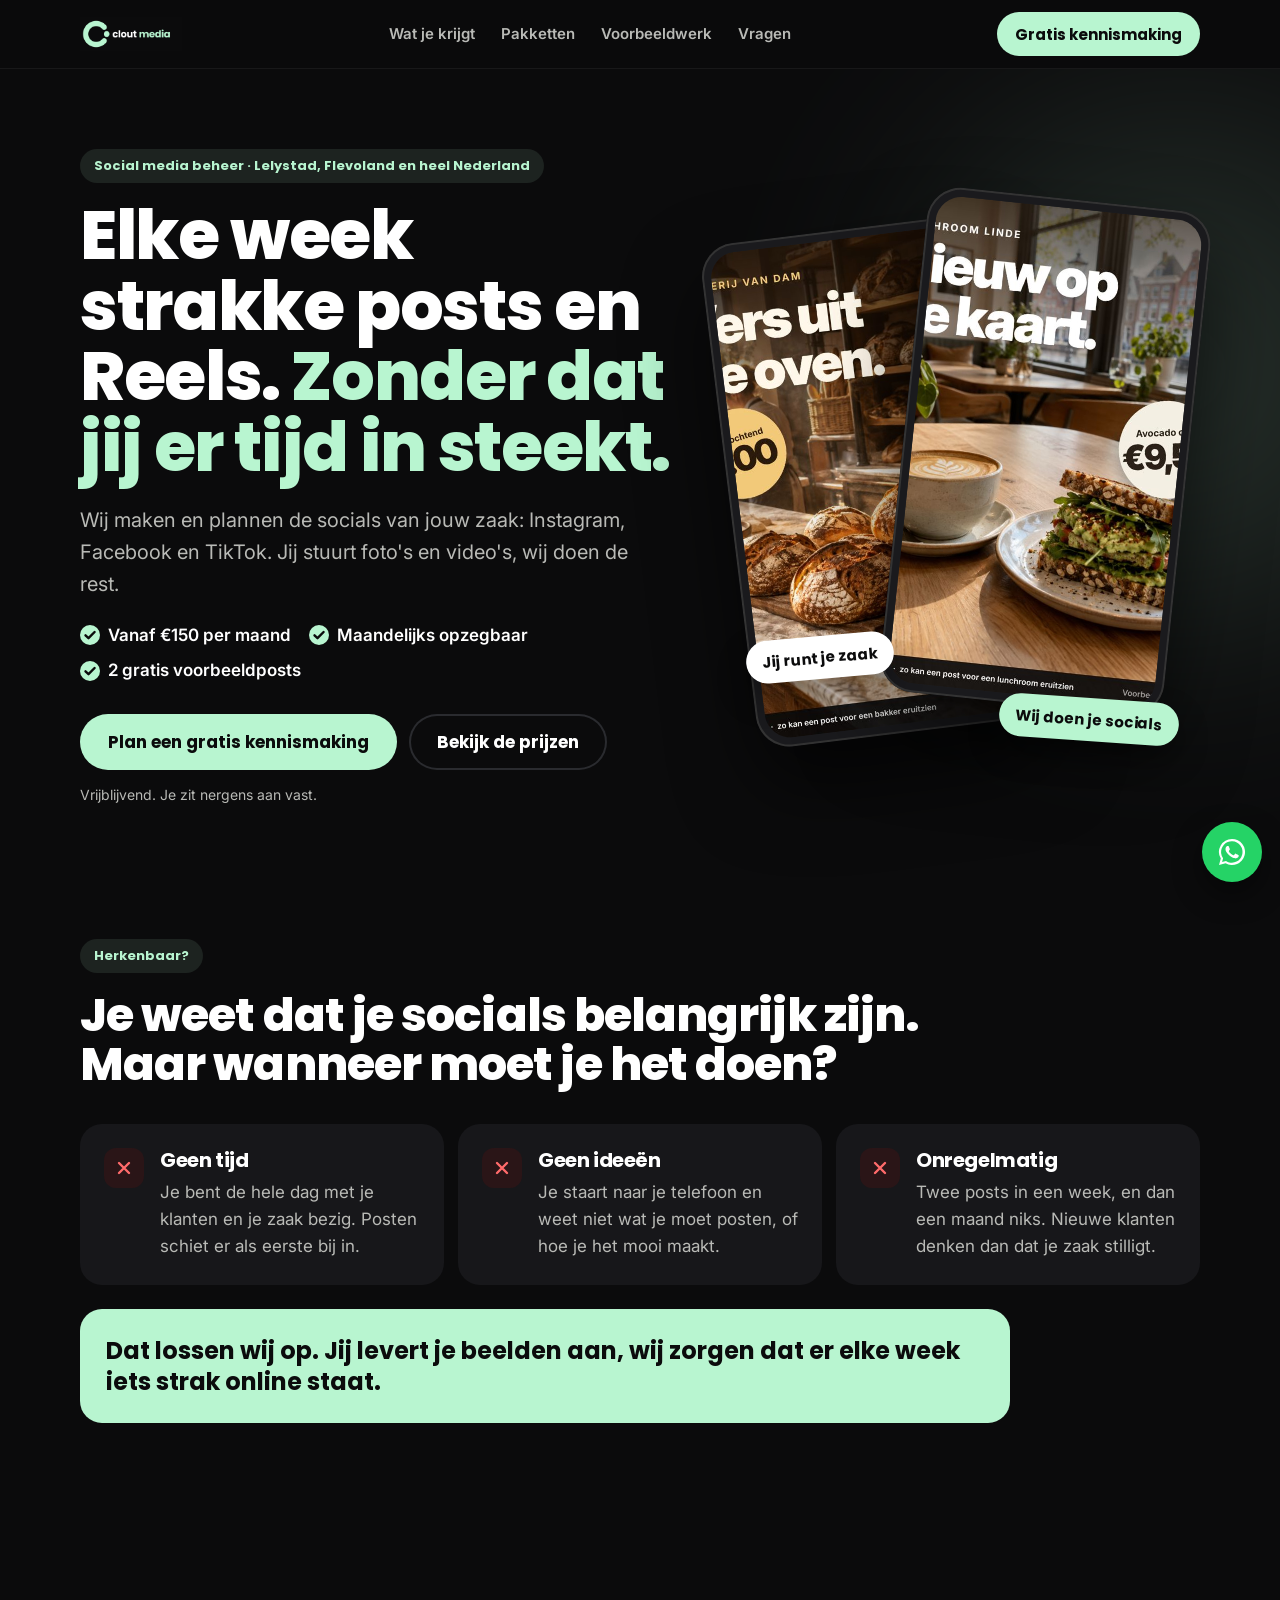
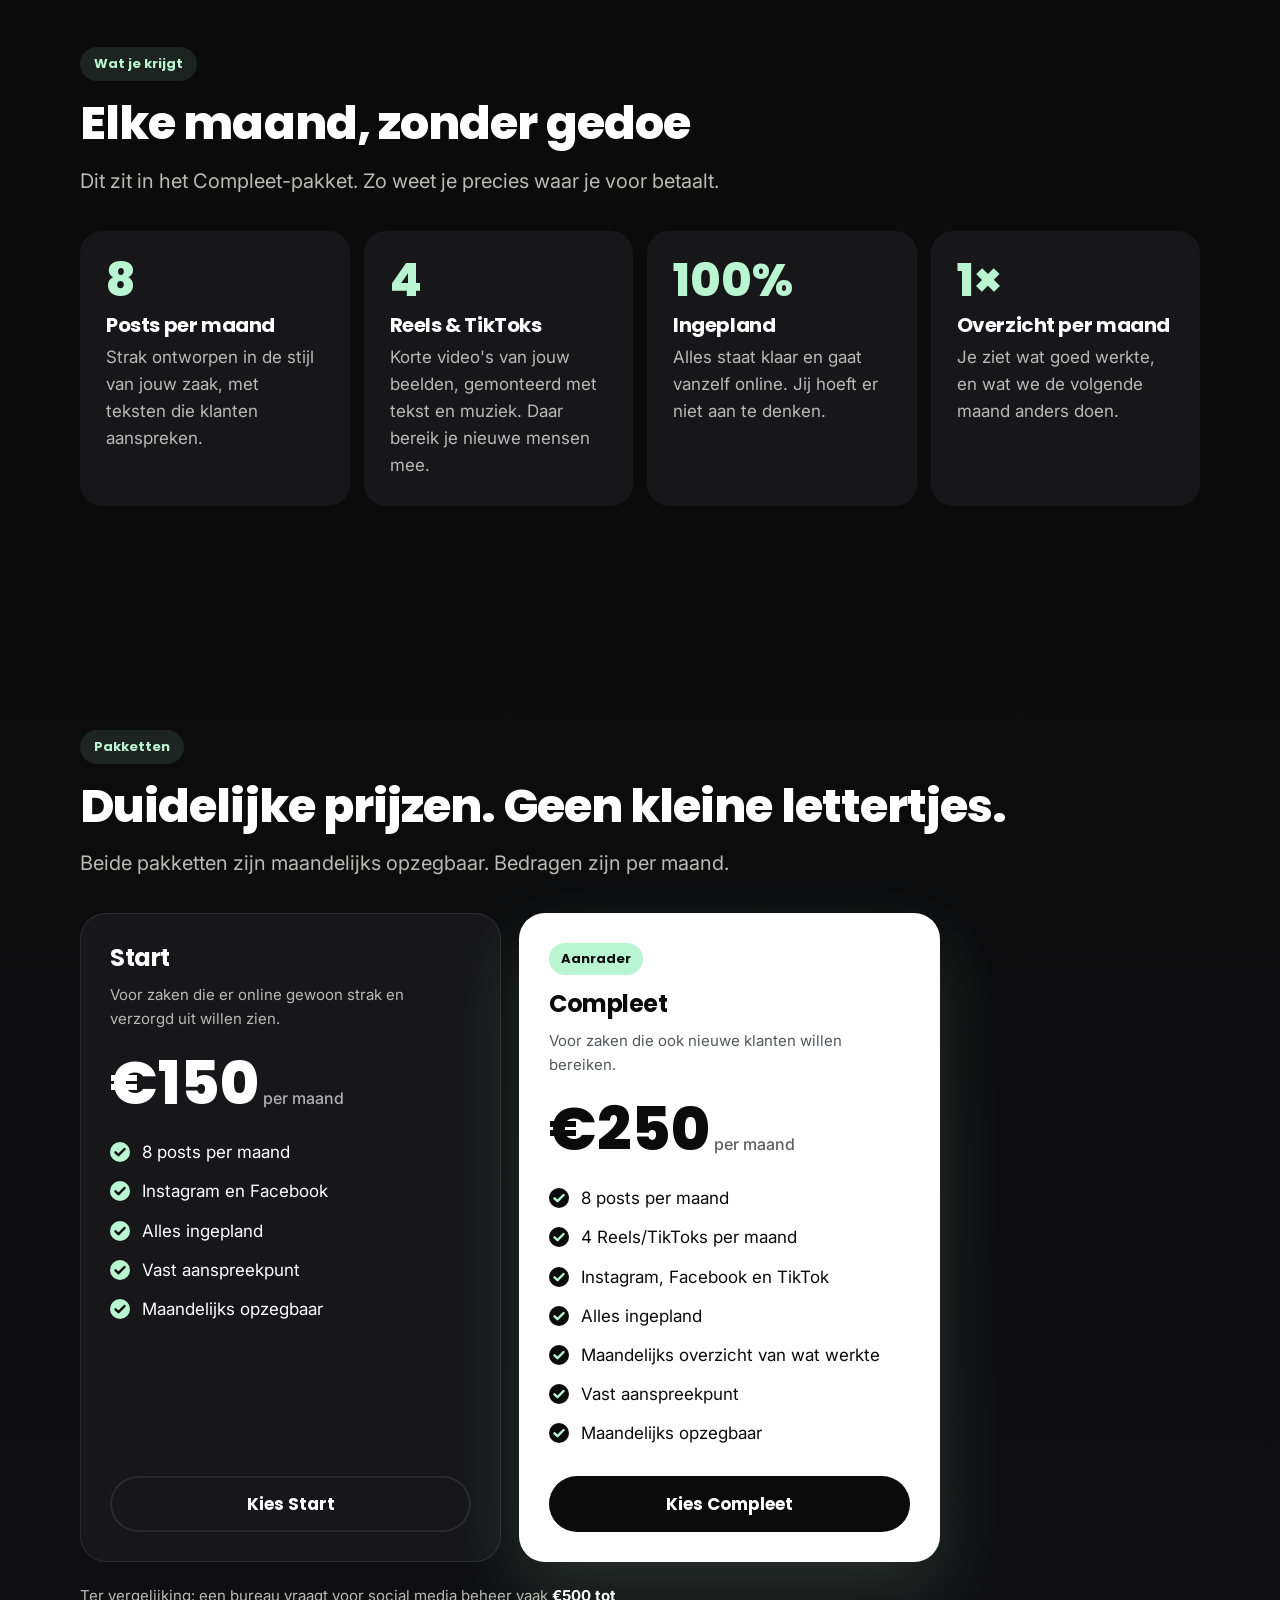
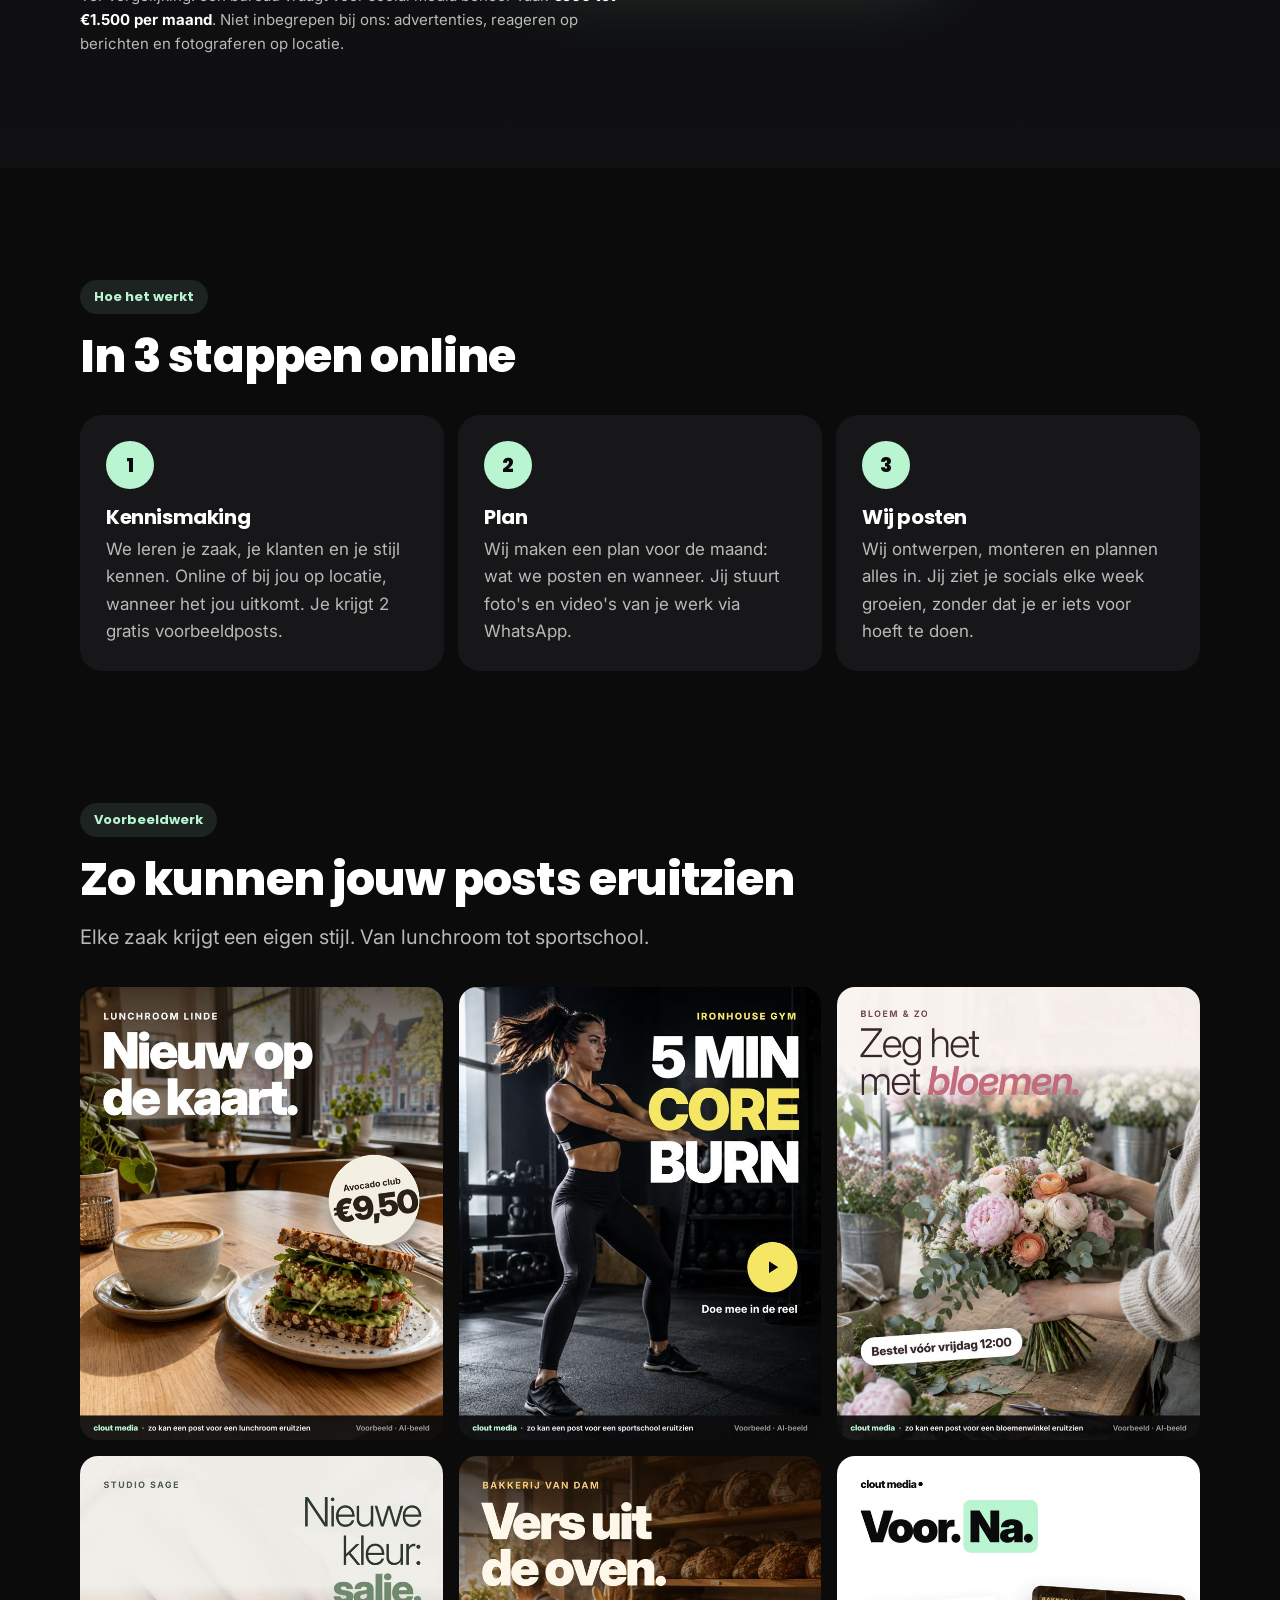
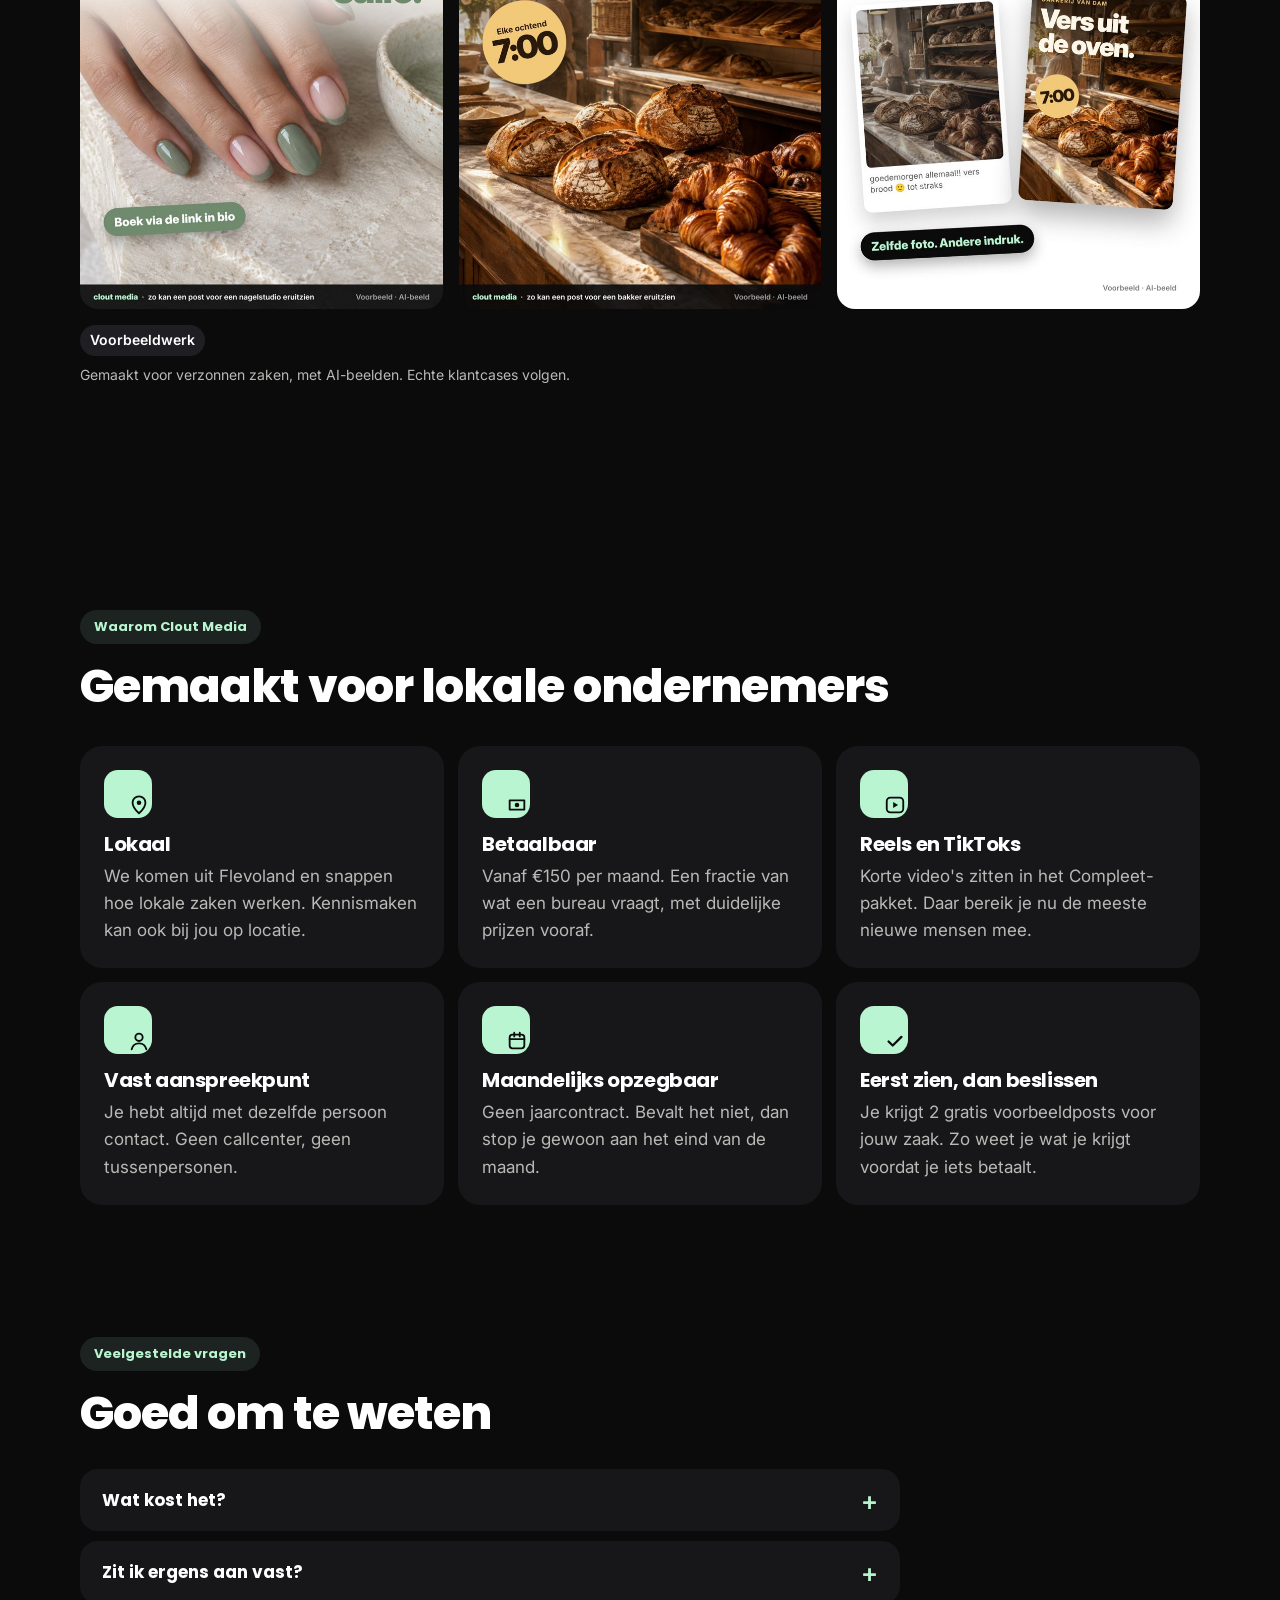
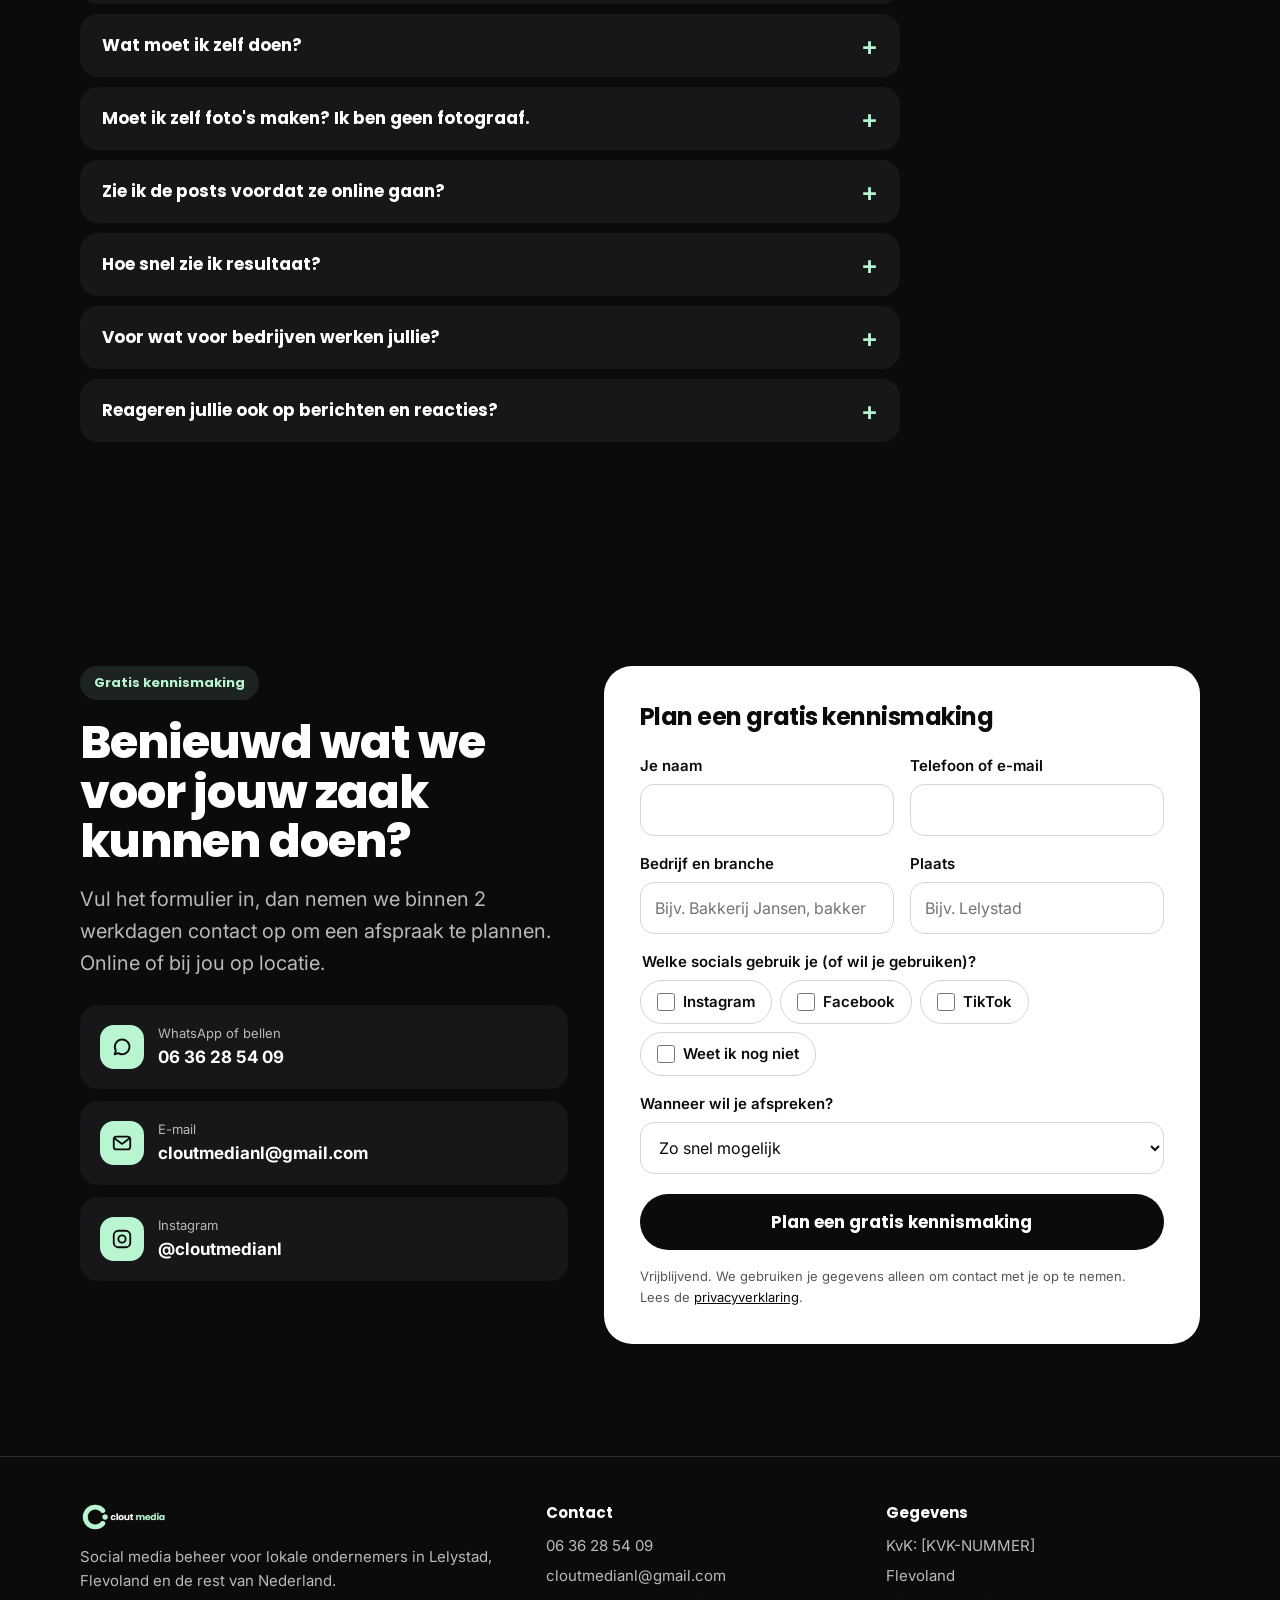
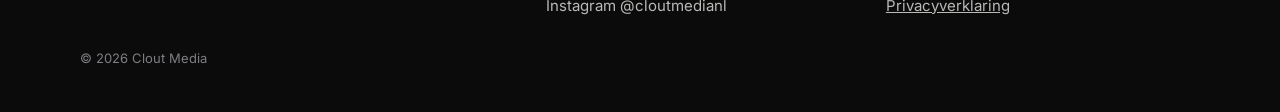
==== nieuw/index.html @ 7ebffab8 "Nieuwe one-page website in map nieuw/ Co-Authored-By: Claude Opus 5.5 <noreply@anthropic.com> Claude" ====
<!DOCTYPE html>
<html lang="nl">
<head>
<meta charset="utf-8">
<meta name="viewport" content="width=device-width, initial-scale=1">
<title>Social media beheer Lelystad &amp; Flevoland | Clout Media</title>
<meta name="description" content="Social media beheer voor lokale ondernemers in Lelystad, Flevoland en heel Nederland. Elke maand strakke posts, Reels en TikToks. Vanaf €150 per maand, maandelijks opzegbaar.">
<meta property="og:title" content="Clout Media · Social media beheer voor lokale ondernemers">
<meta property="og:description" content="Elke maand strakke posts, Reels en TikToks. Vanaf €150 per maand, maandelijks opzegbaar.">
<meta property="og:image" content="img/werk-1.jpg">
<meta name="theme-color" content="#0b0b0c">
<link rel="icon" href="img/icoon.png">
<link rel="preconnect" href="https://fonts.googleapis.com">
<link rel="preconnect" href="https://fonts.gstatic.com" crossorigin>
<link href="https://fonts.googleapis.com/css2?family=Poppins:wght@600;700;800&family=Inter:wght@400;500;600&display=swap" rel="stylesheet">
<script type="application/ld+json">
{"@context":"https://schema.org","@type":"ProfessionalService","name":"Clout Media","description":"Social media beheer voor lokale ondernemers","url":"https://cloutmedia.nl","email":"cloutmedianl@gmail.com","telephone":"+31636285409","areaServed":["Lelystad","Flevoland","Nederland"],"priceRange":"€150 - €250 per maand","sameAs":["https://www.instagram.com/cloutmedianl/"]}
</script>
<style>
/* Clout Media · kleuren: zwart #0b0b0c, mint #b8f5d0, wit · koppen Poppins, tekst Inter */
:root{--bg:#0b0b0c;--card:#17171a;--card2:#1f1f23;--line:#2a2b2f;--ink:#fff;--soft:#b9bab6;--mint:#b8f5d0;--mint2:#8fe6b3}
*{box-sizing:border-box;margin:0;min-width:0}
html{scroll-behavior:smooth;scroll-padding-top:80px}
body{background:var(--bg);color:var(--ink);font:17px/1.6 Inter,system-ui,sans-serif;overflow-x:hidden;-webkit-font-smoothing:antialiased}
img{max-width:100%;display:block}
a{color:inherit}
h1,h2,h3,.p-font{font-family:Poppins,Inter,sans-serif;letter-spacing:-.02em}
h1{font-size:clamp(38px,8vw,68px);line-height:1.04;font-weight:800;text-wrap:balance}
h2{font-size:clamp(30px,5.5vw,46px);line-height:1.08;font-weight:800;text-wrap:balance;margin-bottom:16px}
h3{font-size:20px;line-height:1.25;font-weight:700;margin-bottom:6px}
p{max-width:62ch}
.mint{color:var(--mint)}
.wrap{max-width:1160px;margin:0 auto;padding:0 20px}
section{padding:clamp(64px,10vw,112px) 0}
.eyebrow{display:inline-block;font:700 13px Poppins,sans-serif;color:var(--mint);background:rgba(184,245,208,.1);padding:7px 14px;border-radius:999px;margin-bottom:18px}
.lead{font-size:clamp(17px,2.2vw,20px);color:var(--soft)}
/* knoppen */
.btn{display:inline-flex;align-items:center;justify-content:center;gap:10px;min-height:56px;padding:0 28px;text-align:center;border-radius:999px;background:var(--mint);color:#0b0b0c;font:700 17px Poppins,sans-serif;text-decoration:none;border:0;cursor:pointer;transition:transform .15s,background .15s}
.btn:hover{background:#ccf9dd;transform:translateY(-1px)}
.btn.ghost{background:transparent;color:#fff;box-shadow:inset 0 0 0 2px var(--line)}
.btn.ghost:hover{box-shadow:inset 0 0 0 2px var(--mint);background:transparent}
.btn:focus-visible,a:focus-visible,input:focus-visible,select:focus-visible,summary:focus-visible,button:focus-visible{outline:3px solid var(--mint);outline-offset:3px}
/* menu */
header{position:sticky;top:0;z-index:50;background:rgba(11,11,12,.86);backdrop-filter:blur(12px);-webkit-backdrop-filter:blur(12px);border-bottom:1px solid rgba(255,255,255,.06)}
.nav{display:flex;align-items:center;justify-content:space-between;gap:16px;height:68px}
.nav img{height:34px;width:auto}
.nav-links{display:none;gap:26px;font-weight:600;font-size:15px}
.nav-links a{text-decoration:none;color:var(--soft)}
.nav-links a:hover{color:#fff}
.nav .btn{min-height:44px;padding:0 18px;font-size:15px}
@media(min-width:900px){.nav-links{display:flex}}
/* hero */
.hero{padding-top:clamp(40px,7vw,80px);position:relative;overflow:hidden}
.hero-grid{display:grid;gap:44px;align-items:center}
.price-line{display:flex;flex-wrap:wrap;gap:8px 18px;margin:22px 0 30px;font-weight:600}
.price-line span{display:flex;align-items:center;gap:8px}
.price-line span::before,.check li::before{content:"";flex:none;width:20px;height:20px;border-radius:50%;background:var(--mint) url("data:image/svg+xml,%3Csvg xmlns='http://www.w3.org/2000/svg' viewBox='0 0 20 20'%3E%3Cpath d='M5.5 10.3l3 2.9L14.6 7' fill='none' stroke='%230b0b0c' stroke-width='2.4' stroke-linecap='round' stroke-linejoin='round'/%3E%3C/svg%3E") center/20px no-repeat}
.hero .btns{display:flex;flex-wrap:wrap;gap:12px}
.hero .note{font-size:14px;color:var(--soft);margin-top:14px}
.phones{position:relative;height:440px;max-width:460px;margin:0 auto;width:100%}
.ph{position:absolute;width:62%;aspect-ratio:9/16;border-radius:34px;background:#1a1a1d;padding:9px;box-shadow:0 40px 80px rgba(0,0,0,.6),inset 0 0 0 2px #333}
.ph img{width:100%;height:100%;object-fit:cover;border-radius:26px}
.ph.a{left:0;top:30px;transform:rotate(-7deg)}
.ph.b{right:0;top:0;transform:rotate(6deg);z-index:2}
.glow{position:absolute;width:520px;height:520px;border-radius:50%;background:var(--mint);filter:blur(120px);opacity:.14;right:-160px;top:40px;pointer-events:none}
.sticker{position:absolute;z-index:3;background:#fff;color:#0b0b0c;font:700 15px Poppins,sans-serif;padding:10px 16px;border-radius:999px;box-shadow:0 14px 30px rgba(0,0,0,.4);white-space:nowrap}
@media(min-width:900px){.hero-grid{grid-template-columns:1.1fr .9fr}.phones{height:560px}}
/* probleem */
.pains{display:grid;gap:14px;margin-top:34px}
.pain{background:var(--card);border-radius:22px;padding:24px;display:flex;gap:16px;align-items:flex-start}
.pain .x{flex:none;width:40px;height:40px;border-radius:12px;background:#2a1517;display:grid;place-items:center}
.pain p{color:var(--soft);margin-top:2px}
.fix{margin-top:24px;background:var(--mint);color:#0b0b0c;border-radius:22px;padding:26px;font:700 clamp(19px,2.6vw,24px)/1.3 Poppins,sans-serif}
@media(min-width:800px){.pains{grid-template-columns:repeat(3,1fr)}}
/* wat je krijgt */
.gets{display:grid;gap:14px;margin-top:34px}
.get{background:var(--card);border-radius:22px;padding:26px}
.get .num{font:800 46px/1 Poppins,sans-serif;color:var(--mint);margin-bottom:10px}
.get p{color:var(--soft)}
@media(min-width:700px){.gets{grid-template-columns:repeat(2,1fr)}}
@media(min-width:1000px){.gets{grid-template-columns:repeat(4,1fr)}}
/* pakketten */
.plans{display:grid;gap:18px;margin-top:34px;align-items:stretch}
.plan{background:var(--card);border-radius:26px;padding:30px;display:flex;flex-direction:column;box-shadow:inset 0 0 0 1px var(--line)}
.plan.top{background:#fff;color:#0b0b0c;box-shadow:0 30px 70px rgba(184,245,208,.14);position:relative}
.plan .badge{align-self:flex-start;background:var(--mint);color:#0b0b0c;font:700 13px Poppins,sans-serif;padding:6px 12px;border-radius:999px;margin-bottom:14px}
.plan h3{font-size:24px}
.plan .for{color:var(--soft);font-size:15px;margin-top:4px}
.plan.top .for{color:#55575c}
.amt{font:800 60px/1 Poppins,sans-serif;margin:22px 0 4px;white-space:nowrap}
.amt small{font:500 16px Inter,sans-serif;opacity:.65;margin-left:4px}
.check{list-style:none;padding:0;margin:22px 0 28px;display:grid;gap:12px}
.check li{display:flex;gap:12px;align-items:flex-start}
.check li::before{margin-top:3px}
.plan.top .check li::before{background-color:#0b0b0c;background-image:url("data:image/svg+xml,%3Csvg xmlns='http://www.w3.org/2000/svg' viewBox='0 0 20 20'%3E%3Cpath d='M5.5 10.3l3 2.9L14.6 7' fill='none' stroke='%23b8f5d0' stroke-width='2.4' stroke-linecap='round' stroke-linejoin='round'/%3E%3C/svg%3E")}
.plan .btn{margin-top:auto;width:100%}
.plan.top .btn{background:#0b0b0c;color:#fff}
.plan:not(.top) .btn{background:transparent;color:#fff;box-shadow:inset 0 0 0 2px var(--line)}
.plan:not(.top) .btn:hover{box-shadow:inset 0 0 0 2px var(--mint)}
.compare{margin-top:22px;color:var(--soft);font-size:15px}
.compare b{color:#fff}
@media(min-width:800px){.plans{grid-template-columns:1fr 1fr;max-width:860px}.plan.top{transform:scale(1.03)}}
/* stappen */
.steps{display:grid;gap:14px;margin-top:34px;counter-reset:s}
.step{background:var(--card);border-radius:22px;padding:26px;position:relative}
.step .n{width:48px;height:48px;border-radius:50%;background:var(--mint);color:#0b0b0c;display:grid;place-items:center;font:800 20px Poppins,sans-serif;margin-bottom:16px}
.step p{color:var(--soft)}
@media(min-width:800px){.steps{grid-template-columns:repeat(3,1fr)}}
/* werk */
.work{display:grid;grid-template-columns:repeat(2,minmax(0,1fr));gap:12px;margin-top:34px}
.work figure{margin:0;border-radius:18px;overflow:hidden;background:var(--card);aspect-ratio:4/5}
.work img{width:100%;height:100%;object-fit:cover;transition:transform .4s}
.work figure:hover img{transform:scale(1.03)}
.label{display:flex;flex-wrap:wrap;gap:8px;align-items:center;font-size:14px;color:var(--soft);margin-top:16px}
.label b{background:var(--card2);color:#fff;padding:4px 10px;border-radius:999px;font-weight:600;white-space:nowrap}
@media(min-width:800px){.work{grid-template-columns:repeat(3,minmax(0,1fr));gap:16px}}
/* waarom */
.why{display:grid;gap:14px;margin-top:34px}
.why div{background:var(--card);border-radius:22px;padding:24px}
.why p{color:var(--soft)}
.why .ico{width:44px;height:44px;border-radius:14px;background:var(--mint);display:grid;place-items:center;margin-bottom:14px}
@media(min-width:700px){.why{grid-template-columns:repeat(2,1fr)}}
@media(min-width:1000px){.why{grid-template-columns:repeat(3,1fr)}}
/* faq */
.faq{margin-top:30px;display:grid;gap:10px;max-width:820px}
.faq details{background:var(--card);border-radius:18px;padding:0 22px}
.faq summary{list-style:none;cursor:pointer;padding:20px 34px 20px 0;font:700 17px/1.35 Poppins,sans-serif;position:relative}
.faq summary::-webkit-details-marker{display:none}
.faq summary::after{content:"+";position:absolute;right:0;top:16px;font:600 26px Inter,sans-serif;color:var(--mint);transition:transform .2s}
.faq details[open] summary::after{transform:rotate(45deg)}
.faq details p{color:var(--soft);padding:0 0 20px}
/* formulier */
.contact-grid{display:grid;gap:36px;align-items:start}
.form{background:#fff;color:#0b0b0c;border-radius:28px;padding:clamp(22px,4vw,36px);display:grid;gap:16px}
.form h3{font-size:24px}
.row2{display:grid;gap:16px}
@media(min-width:560px){.row2{grid-template-columns:1fr 1fr}}
.field label,.field legend{display:block;font-weight:600;font-size:15px;margin-bottom:6px}
.field input,.field select{width:100%;min-height:52px;font:16px Inter,sans-serif;padding:12px 14px;border:1.5px solid #d6d6d2;border-radius:14px;background:#fff;color:#0b0b0c}
.field input:focus,.field select:focus{border-color:#0b0b0c}
.form input:focus-visible,.form select:focus-visible,.form button:focus-visible,.chips label:focus-within{outline:3px solid #0b0b0c;outline-offset:2px}
fieldset{border:0;padding:0}
.chips{display:flex;flex-wrap:wrap;gap:8px}
.chips label{display:inline-flex;align-items:center;gap:8px;min-height:44px;padding:0 16px;border-radius:999px;border:1.5px solid #d6d6d2;font-weight:600;font-size:15px;cursor:pointer;margin:0}
.chips input{width:18px;height:18px;accent-color:#0b0b0c;min-height:0}
.chips label:has(input:checked){background:var(--mint);border-color:#0b0b0c}
.form .btn{width:100%;background:#0b0b0c;color:#fff;margin-top:4px}
.form .small{font-size:13px;color:#55575c}
.form .small a{color:#0b0b0c}
.ok{display:none;background:var(--mint);border-radius:18px;padding:20px;font-weight:600}
.direct{display:grid;gap:12px;margin-top:26px}
.direct a{display:flex;align-items:center;gap:14px;background:var(--card);border-radius:18px;padding:18px 20px;text-decoration:none}
.direct a:hover{box-shadow:inset 0 0 0 2px var(--mint)}
.direct small{display:block;color:var(--soft);font-size:13px}
.direct strong{font-size:17px;overflow-wrap:anywhere}
.direct .ico{flex:none;width:44px;height:44px;border-radius:14px;background:var(--mint);display:grid;place-items:center}
@media(min-width:900px){.contact-grid{grid-template-columns:.9fr 1.1fr}}
/* footer */
footer{border-top:1px solid var(--line);padding:44px 0 110px;color:var(--soft);font-size:15px}
.foot{display:grid;gap:26px}
.foot img{height:32px;width:auto;margin-bottom:12px}
.foot h4{font:700 15px Poppins,sans-serif;color:#fff;margin-bottom:10px}
.foot ul{list-style:none;padding:0;display:grid;gap:6px}
.foot a{text-decoration:none}
.foot a:hover{color:var(--mint)}
.foot button{background:none;border:0;color:inherit;font:inherit;padding:0;cursor:pointer;text-decoration:underline}
.copy{margin-top:30px;font-size:13px;color:#7d7e82}
@media(min-width:800px){.foot{grid-template-columns:1.4fr 1fr 1fr}footer{padding-bottom:44px}}
/* whatsapp + mobiele balk */
.wa{position:fixed;right:18px;bottom:18px;z-index:60;width:60px;height:60px;border-radius:50%;background:#25d366;display:grid;place-items:center;box-shadow:0 12px 30px rgba(0,0,0,.45)}
.mbar{position:fixed;left:0;right:0;bottom:0;z-index:55;padding:12px 90px 12px 16px;background:rgba(11,11,12,.94);backdrop-filter:blur(10px);-webkit-backdrop-filter:blur(10px);border-top:1px solid var(--line);transform:translateY(110%);transition:transform .3s}
.mbar.show{transform:none}
.mbar .btn{width:100%;min-height:50px;font-size:16px}
@media(min-width:900px){.mbar{display:none}}
/* privacy */
dialog{max-width:720px;width:calc(100% - 32px);border:0;border-radius:24px;padding:0;background:#fff;color:#0b0b0c}
dialog::backdrop{background:rgba(0,0,0,.7)}
.dlg{padding:clamp(22px,4vw,40px);max-height:80vh;overflow:auto}
.dlg h2{font-size:28px}.dlg h3{margin-top:22px;font-size:18px}.dlg p,.dlg li{color:#33353a;font-size:16px}.dlg ul{padding-left:20px}
.dlg .close{position:sticky;top:0;float:right;background:#0b0b0c;color:#fff;border:0;width:44px;height:44px;border-radius:50%;font-size:22px;cursor:pointer}
/* reveal */
.rv{opacity:0;transform:translateY(18px);transition:opacity .6s,transform .6s}
.rv.in{opacity:1;transform:none}
@media(prefers-reduced-motion:reduce){html{scroll-behavior:auto}.rv{opacity:1;transform:none;transition:none}.btn,.work img{transition:none}}
</style>
</head>
<body>

<header>
  <div class="wrap nav">
    <a href="#top" aria-label="Clout Media, naar boven"><img src="img/logo.png" alt="Clout Media" width="102" height="34"></a>
    <nav class="nav-links" aria-label="Hoofdmenu">
      <a href="#wat-je-krijgt">Wat je krijgt</a>
      <a href="#pakketten">Pakketten</a>
      <a href="#werk">Voorbeeldwerk</a>
      <a href="#faq">Vragen</a>
    </nav>
    <a class="btn" href="#kennismaking">Gratis kennismaking</a>
  </div>
</header>

<main id="top">

<!-- 1. HERO -->
<section class="hero">
  <div class="glow" aria-hidden="true"></div>
  <div class="wrap hero-grid">
    <div>
      <span class="eyebrow">Social media beheer · Lelystad, Flevoland en heel Nederland</span>
      <h1>Elke week strakke posts en Reels. <span class="mint">Zonder dat jij er tijd in steekt.</span></h1>
      <p class="lead" style="margin-top:20px">Wij maken en plannen de socials van jouw zaak: Instagram, Facebook en TikTok. Jij stuurt foto's en video's, wij doen de rest.</p>
      <div class="price-line"><span>Vanaf €150 per maand</span><span>Maandelijks opzegbaar</span><span>2 gratis voorbeeldposts</span></div>
      <div class="btns">
        <a class="btn" href="#kennismaking">Plan een gratis kennismaking</a>
        <a class="btn ghost" href="#pakketten">Bekijk de prijzen</a>
      </div>
      <p class="note">Vrijblijvend. Je zit nergens aan vast.</p>
    </div>
    <div class="phones" aria-hidden="true">
      <div class="ph a"><img src="img/werk-7.jpg" alt="" width="360" height="640"></div>
      <div class="ph b"><img src="img/werk-2.jpg" alt="" width="360" height="640"></div>
      <div class="sticker" style="left:4%;bottom:14%;transform:rotate(-5deg)">Jij runt je zaak</div>
      <div class="sticker" style="right:2%;bottom:3%;transform:rotate(4deg);background:var(--mint)">Wij doen je socials</div>
    </div>
  </div>
</section>

<!-- 2. PROBLEEM -->
<section style="padding-top:20px">
  <div class="wrap">
    <span class="eyebrow">Herkenbaar?</span>
    <h2>Je weet dat je socials belangrijk zijn. Maar wanneer moet je het doen?</h2>
    <div class="pains">
      <div class="pain rv"><div class="x" aria-hidden="true"><svg width="20" height="20" viewBox="0 0 20 20"><path d="M5 5l10 10M15 5L5 15" stroke="#ff6b6b" stroke-width="2.4" stroke-linecap="round"/></svg></div><div><h3>Geen tijd</h3><p>Je bent de hele dag met je klanten en je zaak bezig. Posten schiet er als eerste bij in.</p></div></div>
      <div class="pain rv"><div class="x" aria-hidden="true"><svg width="20" height="20" viewBox="0 0 20 20"><path d="M5 5l10 10M15 5L5 15" stroke="#ff6b6b" stroke-width="2.4" stroke-linecap="round"/></svg></div><div><h3>Geen ideeën</h3><p>Je staart naar je telefoon en weet niet wat je moet posten, of hoe je het mooi maakt.</p></div></div>
      <div class="pain rv"><div class="x" aria-hidden="true"><svg width="20" height="20" viewBox="0 0 20 20"><path d="M5 5l10 10M15 5L5 15" stroke="#ff6b6b" stroke-width="2.4" stroke-linecap="round"/></svg></div><div><h3>Onregelmatig</h3><p>Twee posts in een week, en dan een maand niks. Nieuwe klanten denken dan dat je zaak stilligt.</p></div></div>
    </div>
    <p class="fix rv">Dat lossen wij op. Jij levert je beelden aan, wij zorgen dat er elke week iets strak online staat.</p>
  </div>
</section>

<!-- 3. WAT JE KRIJGT -->
<section id="wat-je-krijgt">
  <div class="wrap">
    <span class="eyebrow">Wat je krijgt</span>
    <h2>Elke maand, zonder gedoe</h2>
    <p class="lead">Dit zit in het Compleet-pakket. Zo weet je precies waar je voor betaalt.</p>
    <div class="gets">
      <div class="get rv"><div class="num">8</div><h3>Posts per maand</h3><p>Strak ontworpen in de stijl van jouw zaak, met teksten die klanten aanspreken.</p></div>
      <div class="get rv"><div class="num">4</div><h3>Reels &amp; TikToks</h3><p>Korte video's van jouw beelden, gemonteerd met tekst en muziek. Daar bereik je nieuwe mensen mee.</p></div>
      <div class="get rv"><div class="num">100%</div><h3>Ingepland</h3><p>Alles staat klaar en gaat vanzelf online. Jij hoeft er niet aan te denken.</p></div>
      <div class="get rv"><div class="num">1×</div><h3>Overzicht per maand</h3><p>Je ziet wat goed werkte, en wat we de volgende maand anders doen.</p></div>
    </div>
  </div>
</section>

<!-- 4. PAKKETTEN -->
<section id="pakketten" style="background:linear-gradient(180deg,var(--bg),#101012)">
  <div class="wrap">
    <span class="eyebrow">Pakketten</span>
    <h2>Duidelijke prijzen. Geen kleine lettertjes.</h2>
    <p class="lead">Beide pakketten zijn maandelijks opzegbaar. Bedragen zijn per maand.</p>
    <div class="plans">
      <div class="plan rv">
        <h3>Start</h3>
        <p class="for">Voor zaken die er online gewoon strak en verzorgd uit willen zien.</p>
        <div class="amt">€150<small>per maand</small></div>
        <ul class="check">
          <li>8 posts per maand</li>
          <li>Instagram en Facebook</li>
          <li>Alles ingepland</li>
          <li>Vast aanspreekpunt</li>
          <li>Maandelijks opzegbaar</li>
        </ul>
        <a class="btn" href="#kennismaking">Kies Start</a>
      </div>
      <div class="plan top rv">
        <span class="badge">Aanrader</span>
        <h3>Compleet</h3>
        <p class="for">Voor zaken die ook nieuwe klanten willen bereiken.</p>
        <div class="amt">€250<small>per maand</small></div>
        <ul class="check">
          <li>8 posts per maand</li>
          <li>4 Reels/TikToks per maand</li>
          <li>Instagram, Facebook en TikTok</li>
          <li>Alles ingepland</li>
          <li>Maandelijks overzicht van wat werkte</li>
          <li>Vast aanspreekpunt</li>
          <li>Maandelijks opzegbaar</li>
        </ul>
        <a class="btn" href="#kennismaking">Kies Compleet</a>
      </div>
    </div>
    <p class="compare">Ter vergelijking: een bureau vraagt voor social media beheer vaak <b>€500 tot €1.500 per maand</b>. Niet inbegrepen bij ons: advertenties, reageren op berichten en fotograferen op locatie.</p>
  </div>
</section>

<!-- 5. HOE HET WERKT -->
<section id="werkwijze">
  <div class="wrap">
    <span class="eyebrow">Hoe het werkt</span>
    <h2>In 3 stappen online</h2>
    <div class="steps">
      <div class="step rv"><div class="n">1</div><h3>Kennismaking</h3><p>We leren je zaak, je klanten en je stijl kennen. Online of bij jou op locatie, wanneer het jou uitkomt. Je krijgt 2 gratis voorbeeldposts.</p></div>
      <div class="step rv"><div class="n">2</div><h3>Plan</h3><p>Wij maken een plan voor de maand: wat we posten en wanneer. Jij stuurt foto's en video's van je werk via WhatsApp.</p></div>
      <div class="step rv"><div class="n">3</div><h3>Wij posten</h3><p>Wij ontwerpen, monteren en plannen alles in. Jij ziet je socials elke week groeien, zonder dat je er iets voor hoeft te doen.</p></div>
    </div>
  </div>
</section>

<!-- 6. VOORBEELDWERK -->
<section id="werk" style="padding-top:20px">
  <div class="wrap">
    <span class="eyebrow">Voorbeeldwerk</span>
    <h2>Zo kunnen jouw posts eruitzien</h2>
    <p class="lead">Elke zaak krijgt een eigen stijl. Van lunchroom tot sportschool.</p>
    <div class="work">
      <figure class="rv"><img src="img/werk-2.jpg" alt="Voorbeeldpost voor een lunchroom: nieuw op de kaart" loading="lazy" width="720" height="900"></figure>
      <figure class="rv"><img src="img/werk-5.jpg" alt="Voorbeeldpost voor een sportschool: reel-cover" loading="lazy" width="720" height="900"></figure>
      <figure class="rv"><img src="img/werk-3.jpg" alt="Voorbeeldpost voor een bloemenwinkel" loading="lazy" width="720" height="900"></figure>
      <figure class="rv"><img src="img/werk-6.jpg" alt="Voorbeeldpost voor een nagelstudio" loading="lazy" width="720" height="900"></figure>
      <figure class="rv"><img src="img/werk-7.jpg" alt="Voorbeeldpost voor een bakker" loading="lazy" width="720" height="900"></figure>
      <figure class="rv"><img src="img/werk-8.jpg" alt="Voor en na: dezelfde foto als gewone post en als strak ontwerp" loading="lazy" width="720" height="900"></figure>
    </div>
    <p class="label"><b>Voorbeeldwerk</b> Gemaakt voor verzonnen zaken, met AI-beelden. Echte klantcases volgen.</p>
    <!-- REVIEWS: haal de streepjes rond dit blok weg zodra je echte reviews hebt
    <div class="why" style="margin-top:40px">
      <div><p>"[REVIEW KOMT HIER]"</p><h3 style="margin-top:12px">[NAAM, BEDRIJF]</h3></div>
      <div><p>"[REVIEW KOMT HIER]"</p><h3 style="margin-top:12px">[NAAM, BEDRIJF]</h3></div>
    </div>
    -->
  </div>
</section>

<!-- 7. WAAROM -->
<section id="waarom">
  <div class="wrap">
    <span class="eyebrow">Waarom Clout Media</span>
    <h2>Gemaakt voor lokale ondernemers</h2>
    <div class="why">
      <div class="rv"><div class="ico" aria-hidden="true"><svg width="22" height="22" viewBox="0 0 24 24"><path d="M12 21s7-6.1 7-11.5A7 7 0 0 0 5 9.5C5 14.9 12 21 12 21z" fill="none" stroke="#0b0b0c" stroke-width="2"/><circle cx="12" cy="9.5" r="2.5" fill="#0b0b0c"/></svg></div><h3>Lokaal</h3><p>We komen uit Flevoland en snappen hoe lokale zaken werken. Kennismaken kan ook bij jou op locatie.</p></div>
      <div class="rv"><div class="ico" aria-hidden="true"><svg width="22" height="22" viewBox="0 0 24 24"><path d="M4 7h16v10H4z" fill="none" stroke="#0b0b0c" stroke-width="2" stroke-linejoin="round"/><circle cx="12" cy="12" r="2.5" fill="#0b0b0c"/></svg></div><h3>Betaalbaar</h3><p>Vanaf €150 per maand. Een fractie van wat een bureau vraagt, met duidelijke prijzen vooraf.</p></div>
      <div class="rv"><div class="ico" aria-hidden="true"><svg width="22" height="22" viewBox="0 0 24 24"><rect x="3" y="4" width="18" height="16" rx="4" fill="none" stroke="#0b0b0c" stroke-width="2"/><path d="M10 8.8v6.4l5.4-3.2z" fill="#0b0b0c"/></svg></div><h3>Reels en TikToks</h3><p>Korte video's zitten in het Compleet-pakket. Daar bereik je nu de meeste nieuwe mensen mee.</p></div>
      <div class="rv"><div class="ico" aria-hidden="true"><svg width="22" height="22" viewBox="0 0 24 24"><circle cx="12" cy="8" r="4" fill="none" stroke="#0b0b0c" stroke-width="2"/><path d="M4 21c1-4.5 4.5-6.5 8-6.5s7 2 8 6.5" fill="none" stroke="#0b0b0c" stroke-width="2" stroke-linecap="round"/></svg></div><h3>Vast aanspreekpunt</h3><p>Je hebt altijd met dezelfde persoon contact. Geen callcenter, geen tussenpersonen.</p></div>
      <div class="rv"><div class="ico" aria-hidden="true"><svg width="22" height="22" viewBox="0 0 24 24"><rect x="4" y="5" width="16" height="15" rx="3" fill="none" stroke="#0b0b0c" stroke-width="2"/><path d="M4 10h16M9 3v4M15 3v4" stroke="#0b0b0c" stroke-width="2" stroke-linecap="round"/></svg></div><h3>Maandelijks opzegbaar</h3><p>Geen jaarcontract. Bevalt het niet, dan stop je gewoon aan het eind van de maand.</p></div>
      <div class="rv"><div class="ico" aria-hidden="true"><svg width="22" height="22" viewBox="0 0 24 24"><path d="M5 12.5l4.5 4.5L19 7.5" fill="none" stroke="#0b0b0c" stroke-width="2.4" stroke-linecap="round" stroke-linejoin="round"/></svg></div><h3>Eerst zien, dan beslissen</h3><p>Je krijgt 2 gratis voorbeeldposts voor jouw zaak. Zo weet je wat je krijgt voordat je iets betaalt.</p></div>
    </div>
  </div>
</section>

<!-- 8. FAQ -->
<section id="faq" style="padding-top:20px">
  <div class="wrap">
    <span class="eyebrow">Veelgestelde vragen</span>
    <h2>Goed om te weten</h2>
    <div class="faq">
      <details><summary>Wat kost het?</summary><p>Start kost €150 per maand en Compleet €250 per maand. Er zijn geen opstartkosten. De kennismaking en de 2 voorbeeldposts zijn gratis.</p></details>
      <details><summary>Zit ik ergens aan vast?</summary><p>Nee. Je pakket is maandelijks opzegbaar. Wil je stoppen, laat het ons dan voor het eind van de maand weten.</p></details>
      <details><summary>Wat moet ik zelf doen?</summary><p>Alleen foto's en video's van je werk, je zaak of je producten maken en die via WhatsApp sturen. Met je telefoon is prima. Wij vertellen je precies wat we nodig hebben.</p></details>
      <details><summary>Moet ik zelf foto's maken? Ik ben geen fotograaf.</summary><p>Ja, de beelden lever jij aan. Maar je hoeft geen fotograaf te zijn. Je krijgt van ons simpele tips, en wij maken van gewone telefoonfoto's strakke posts.</p></details>
      <details><summary>Zie ik de posts voordat ze online gaan?</summary><p>Ja. Je krijgt alles eerst te zien en je kunt aanpassingen vragen. Pas als jij akkoord bent, plannen we het in.</p></details>
      <details><summary>Hoe snel zie ik resultaat?</summary><p>Je pagina ziet er meteen vanaf de eerste week strakker uit. Meer volgers en bereik kosten meestal een paar maanden van regelmatig posten. Eerlijk is eerlijk: we beloven geen aantallen, wel goed werk en elke week iets nieuws.</p></details>
      <details><summary>Voor wat voor bedrijven werken jullie?</summary><p>Voor alle soorten lokale ondernemers: horeca, winkels, beauty, sport, dienstverleners en meer. In Lelystad, Flevoland en de rest van Nederland.</p></details>
      <details><summary>Reageren jullie ook op berichten en reacties?</summary><p>Nee, dat zit niet in de pakketten. Jij houdt zelf contact met je klanten. Wil je dat wel uitbesteden, vraag dan naar de mogelijkheden.</p></details>
    </div>
  </div>
</section>

<!-- 9. INTAKE -->
<section id="kennismaking">
  <div class="wrap contact-grid">
    <div>
      <span class="eyebrow">Gratis kennismaking</span>
      <h2>Benieuwd wat we voor jouw zaak kunnen doen?</h2>
      <p class="lead">Vul het formulier in, dan nemen we binnen 2 werkdagen contact op om een afspraak te plannen. Online of bij jou op locatie.</p>
      <div class="direct">
        <a href="https://wa.me/31636285409" target="_blank" rel="noopener"><span class="ico" aria-hidden="true"><svg width="22" height="22" viewBox="0 0 24 24"><path d="M4 20l1.3-4A8 8 0 1 1 8 18.7z" fill="none" stroke="#0b0b0c" stroke-width="2" stroke-linejoin="round"/></svg></span><span><small>WhatsApp of bellen</small><strong>06 36 28 54 09</strong></span></a>
        <a href="mailto:cloutmedianl@gmail.com"><span class="ico" aria-hidden="true"><svg width="22" height="22" viewBox="0 0 24 24"><rect x="3" y="5" width="18" height="14" rx="3" fill="none" stroke="#0b0b0c" stroke-width="2"/><path d="M4 7l8 6 8-6" fill="none" stroke="#0b0b0c" stroke-width="2"/></svg></span><span><small>E-mail</small><strong>cloutmedianl@gmail.com</strong></span></a>
        <a href="https://www.instagram.com/cloutmedianl/" target="_blank" rel="noopener"><span class="ico" aria-hidden="true"><svg width="22" height="22" viewBox="0 0 24 24"><rect x="3" y="3" width="18" height="18" rx="5" fill="none" stroke="#0b0b0c" stroke-width="2"/><circle cx="12" cy="12" r="4" fill="none" stroke="#0b0b0c" stroke-width="2"/></svg></span><span><small>Instagram</small><strong>@cloutmedianl</strong></span></a>
      </div>
    </div>

    <form class="form" id="intake" action="https://formsubmit.co/cloutmedianl@gmail.com" method="POST">
      <h3>Plan een gratis kennismaking</h3>
      <input type="hidden" name="_subject" value="Nieuwe aanvraag via cloutmedia.nl">
      <input type="hidden" name="_template" value="table">
      <input type="hidden" name="_captcha" value="false">
      <input type="text" name="_honey" style="display:none" tabindex="-1" autocomplete="off">
      <div class="row2">
        <div class="field"><label for="naam">Je naam</label><input id="naam" name="Naam" autocomplete="name" required></div>
        <div class="field"><label for="contact">Telefoon of e-mail</label><input id="contact" name="Contact" autocomplete="tel" required></div>
      </div>
      <div class="row2">
        <div class="field"><label for="bedrijf">Bedrijf en branche</label><input id="bedrijf" name="Bedrijf en branche" placeholder="Bijv. Bakkerij Jansen, bakker" required></div>
        <div class="field"><label for="plaats">Plaats</label><input id="plaats" name="Plaats" autocomplete="address-level2" placeholder="Bijv. Lelystad" required></div>
      </div>
      <fieldset class="field">
        <legend>Welke socials gebruik je (of wil je gebruiken)?</legend>
        <div class="chips">
          <label><input type="checkbox" name="Socials" value="Instagram"> Instagram</label>
          <label><input type="checkbox" name="Socials" value="Facebook"> Facebook</label>
          <label><input type="checkbox" name="Socials" value="TikTok"> TikTok</label>
          <label><input type="checkbox" name="Socials" value="Weet ik nog niet"> Weet ik nog niet</label>
        </div>
      </fieldset>
      <div class="field"><label for="datum">Wanneer wil je afspreken?</label>
        <select id="datum" name="Voorkeur afspraak">
          <option>Zo snel mogelijk</option>
          <option>Deze week</option>
          <option>Volgende week</option>
          <option>Later, neem contact op</option>
        </select>
      </div>
      <button class="btn" type="submit">Plan een gratis kennismaking</button>
      <p class="small">Vrijblijvend. We gebruiken je gegevens alleen om contact met je op te nemen. Lees de <button type="button" class="linkbtn" data-privacy style="background:none;border:0;padding:0;font:inherit;text-decoration:underline;cursor:pointer;color:#0b0b0c">privacyverklaring</button>.</p>
      <div class="ok" id="ok" role="status">Bedankt! Je aanvraag is verstuurd. We nemen binnen 2 werkdagen contact met je op.</div>
    </form>
  </div>
</section>

</main>

<!-- 10. FOOTER -->
<footer>
  <div class="wrap">
    <div class="foot">
      <div><img src="img/logo.png" alt="Clout Media" width="96" height="32"><p>Social media beheer voor lokale ondernemers in Lelystad, Flevoland en de rest van Nederland.</p></div>
      <div><h4>Contact</h4><ul><li><a href="https://wa.me/31636285409">06 36 28 54 09</a></li><li><a href="mailto:cloutmedianl@gmail.com">cloutmedianl@gmail.com</a></li><li><a href="https://www.instagram.com/cloutmedianl/">Instagram @cloutmedianl</a></li></ul></div>
      <div><h4>Gegevens</h4><ul><li>KvK: [KVK-NUMMER]</li><li>Flevoland</li><li><button type="button" data-privacy>Privacyverklaring</button></li></ul></div>
    </div>
    <p class="copy">© 2026 Clout Media</p>
  </div>
</footer>

<a class="wa" href="https://wa.me/31636285409?text=Hoi%20Clout%20Media%2C%20ik%20wil%20graag%20meer%20weten." target="_blank" rel="noopener" aria-label="Stuur ons een WhatsApp-bericht"><svg width="32" height="32" viewBox="0 0 32 32" aria-hidden="true"><path fill="#fff" d="M16 3a13 13 0 0 0-11.2 19.6L3 29l6.6-1.7A13 13 0 1 0 16 3zm0 23.7c-2 0-3.9-.5-5.6-1.5l-.4-.2-3.9 1 1-3.8-.3-.4A10.7 10.7 0 1 1 16 26.7zm5.9-8c-.3-.2-1.9-1-2.2-1-.3-.1-.5-.2-.7.2l-1 1.2c-.2.2-.4.3-.7.1-.3-.2-1.4-.5-2.6-1.6-1-.9-1.6-1.9-1.8-2.2-.2-.3 0-.5.1-.7l.5-.6.3-.5c.1-.2 0-.4 0-.6l-1-2.4c-.3-.6-.5-.5-.7-.5h-.6c-.2 0-.6.1-.9.4-.3.3-1.1 1.1-1.1 2.7s1.2 3.2 1.3 3.4c.2.2 2.3 3.5 5.6 4.9 2.8 1.1 3.3.9 3.9.8.6-.1 1.9-.8 2.2-1.5.3-.8.3-1.4.2-1.5-.1-.2-.3-.3-.6-.4z"/></svg></a>
<div class="mbar" id="mbar"><a class="btn" href="#kennismaking">Gratis kennismaking</a></div>

<dialog id="privacy">
  <div class="dlg">
    <button class="close" type="button" aria-label="Sluiten" data-close>×</button>
    <h2>Privacyverklaring</h2>
    <p>Laatst bijgewerkt: 18 november 2026</p>
    <h3>Wie zijn wij?</h3><p>Clout Media, gevestigd in Flevoland (KvK: [KVK-NUMMER]), is verantwoordelijk voor de verwerking van je gegevens. Contact: cloutmedianl@gmail.com.</p>
    <h3>Welke gegevens?</h3><p>Als je het formulier invult of contact opneemt, verwerken we je naam, telefoonnummer of e-mailadres, bedrijfsnaam, branche, plaats en je voorkeuren voor socials en een afspraak.</p>
    <h3>Waarvoor?</h3><ul><li>Om contact met je op te nemen en een afspraak te plannen</li><li>Om je voorbeelden of een offerte te sturen</li><li>Om onze diensten uit te voeren als je klant wordt</li><li>Voor onze administratie, als de wet dat verplicht</li></ul>
    <h3>Wie verwerkt je gegevens nog meer?</h3><p>Het formulier wordt verstuurd via FormSubmit, dat het bericht doorstuurt naar ons e-mailadres (Gmail van Google). Berichten via WhatsApp lopen via WhatsApp (Meta). We verkopen je gegevens nooit.</p>
    <h3>Hoe lang bewaren we ze?</h3><p>Word je geen klant, dan verwijderen we je gegevens binnen 12 maanden na het laatste contact. Word je wel klant, dan bewaren we ze zolang we samenwerken, en daarna zolang de wet dat verplicht (bijvoorbeeld 7 jaar voor facturen).</p>
    <h3>Jouw rechten</h3><p>Je mag je gegevens inzien, laten aanpassen of laten verwijderen, en bezwaar maken tegen het gebruik. Mail ons via cloutmedianl@gmail.com; we reageren binnen 4 weken. Ben je het niet eens met hoe we met je gegevens omgaan, dan kun je een klacht indienen bij de Autoriteit Persoonsgegevens.</p>
  </div>
</dialog>

<script>
{
  // privacyverklaring openen en sluiten
  const dlg=document.getElementById('privacy');
  document.querySelectorAll('[data-privacy]').forEach(b=>b.addEventListener('click',()=>{try{dlg.showModal()}catch(e){dlg.setAttribute('open','')}}));
  dlg.querySelector('[data-close]').addEventListener('click',()=>dlg.close());
  dlg.addEventListener('click',e=>{if(e.target===dlg)dlg.close()});

  // rustig in beeld schuiven
  const els=document.querySelectorAll('.rv');
  if('IntersectionObserver' in window){
    const io=new IntersectionObserver(es=>es.forEach(en=>{if(en.isIntersecting){en.target.classList.add('in');io.unobserve(en.target)}}),{threshold:.12});
    els.forEach(el=>io.observe(el));
  }else els.forEach(el=>el.classList.add('in'));

  // knop onderin op mobiel, verbergen bij het formulier
  const bar=document.getElementById('mbar'),form=document.getElementById('kennismaking');
  const onScroll=()=>{const r=form.getBoundingClientRect();const nearForm=r.top<window.innerHeight&&r.bottom>0;bar.classList.toggle('show',window.scrollY>500&&!nearForm)};
  window.addEventListener('scroll',onScroll,{passive:true});onScroll();

  // formulier versturen zonder de pagina te verlaten
  const f=document.getElementById('intake'),ok=document.getElementById('ok');
  f.addEventListener('submit',async e=>{
    e.preventDefault();
    if(!f.reportValidity())return;
    const btn=f.querySelector('button[type=submit]');btn.disabled=true;btn.textContent='Bezig met versturen...';
    try{
      const data=new FormData(f);const socials=data.getAll('Socials').join(', ');data.delete('Socials');data.append('Socials',socials||'-');
      const res=await fetch('https://formsubmit.co/ajax/cloutmedianl@gmail.com',{method:'POST',headers:{'Accept':'application/json'},body:data});
      if(!res.ok)throw new Error();
      ok.style.display='block';btn.style.display='none';
    }catch(err){
      btn.disabled=false;btn.textContent='Plan een gratis kennismaking';
      ok.style.display='block';ok.style.background='#ffe1e1';
      ok.innerHTML='Versturen lukte niet. Stuur ons een WhatsApp op <a href="https://wa.me/31636285409">06 36 28 54 09</a> of mail naar cloutmedianl@gmail.com.';
    }
  });
}
</script>
</body>
</html>
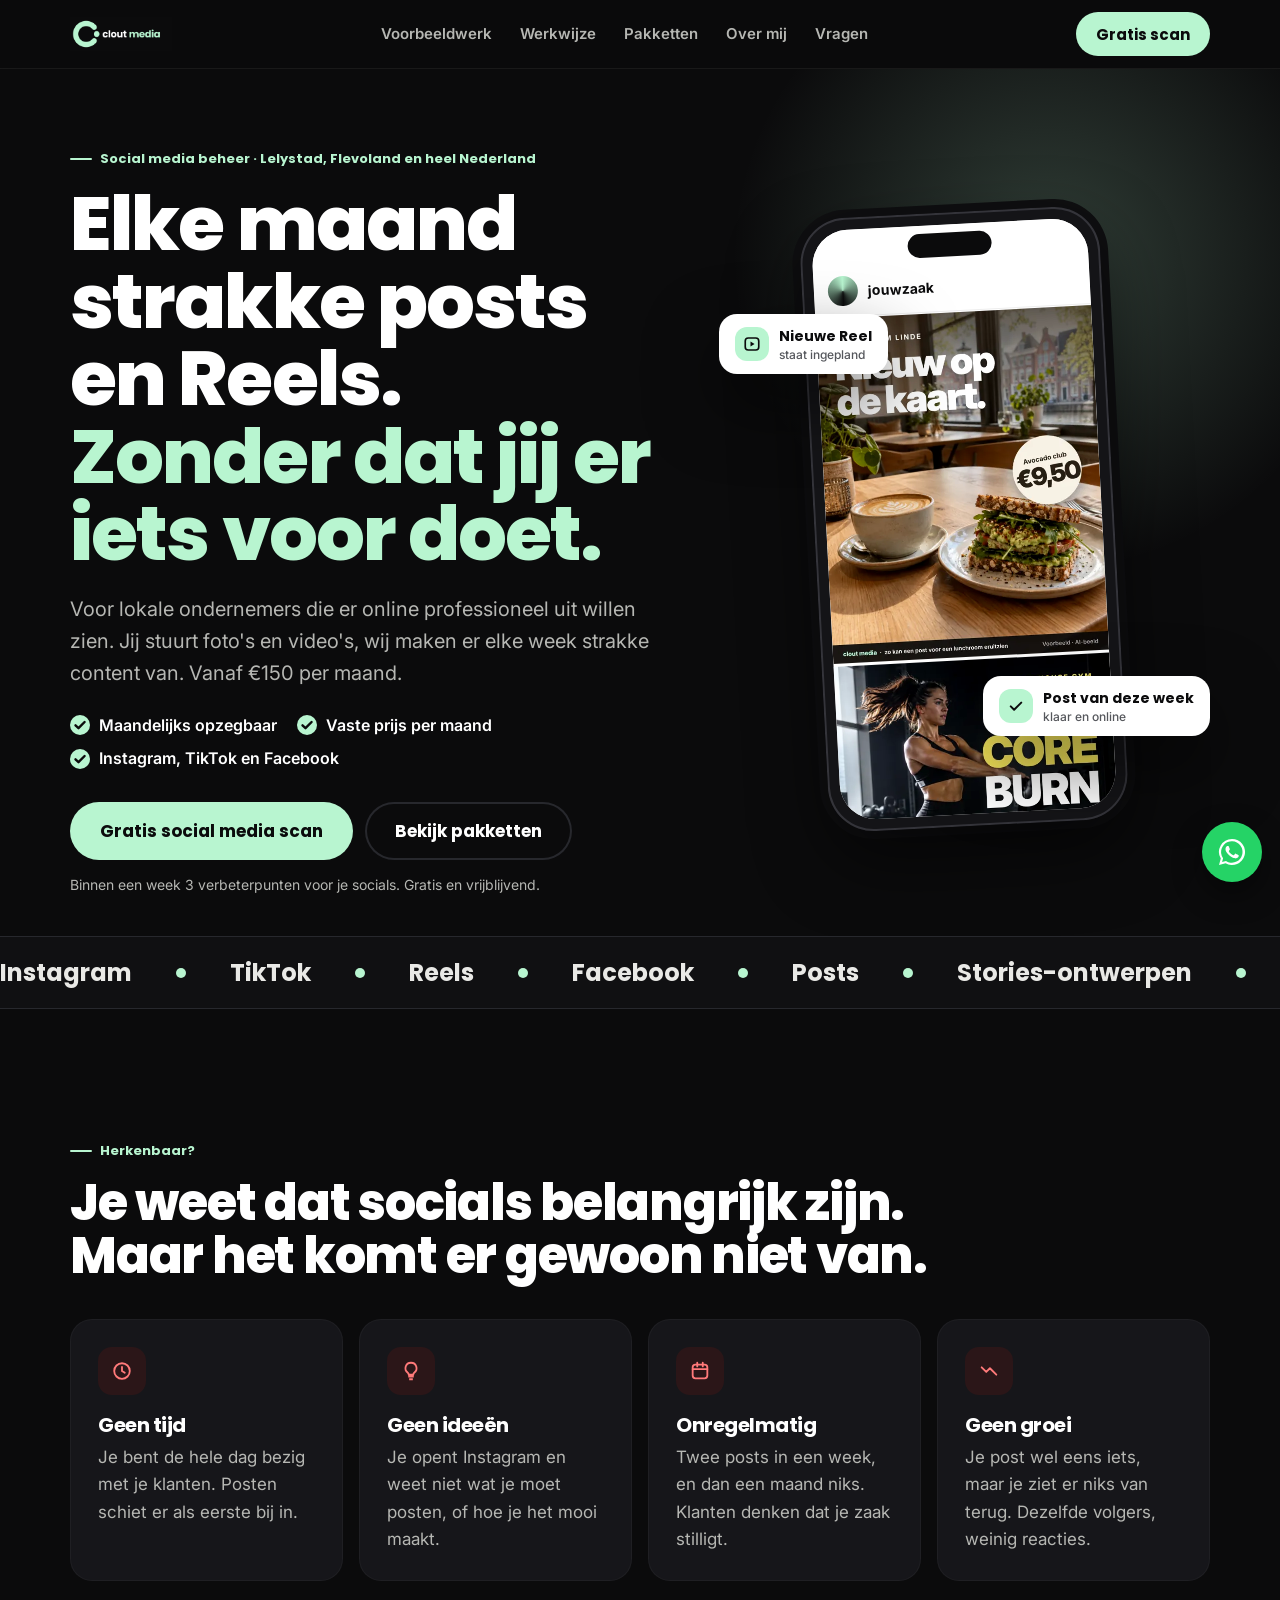
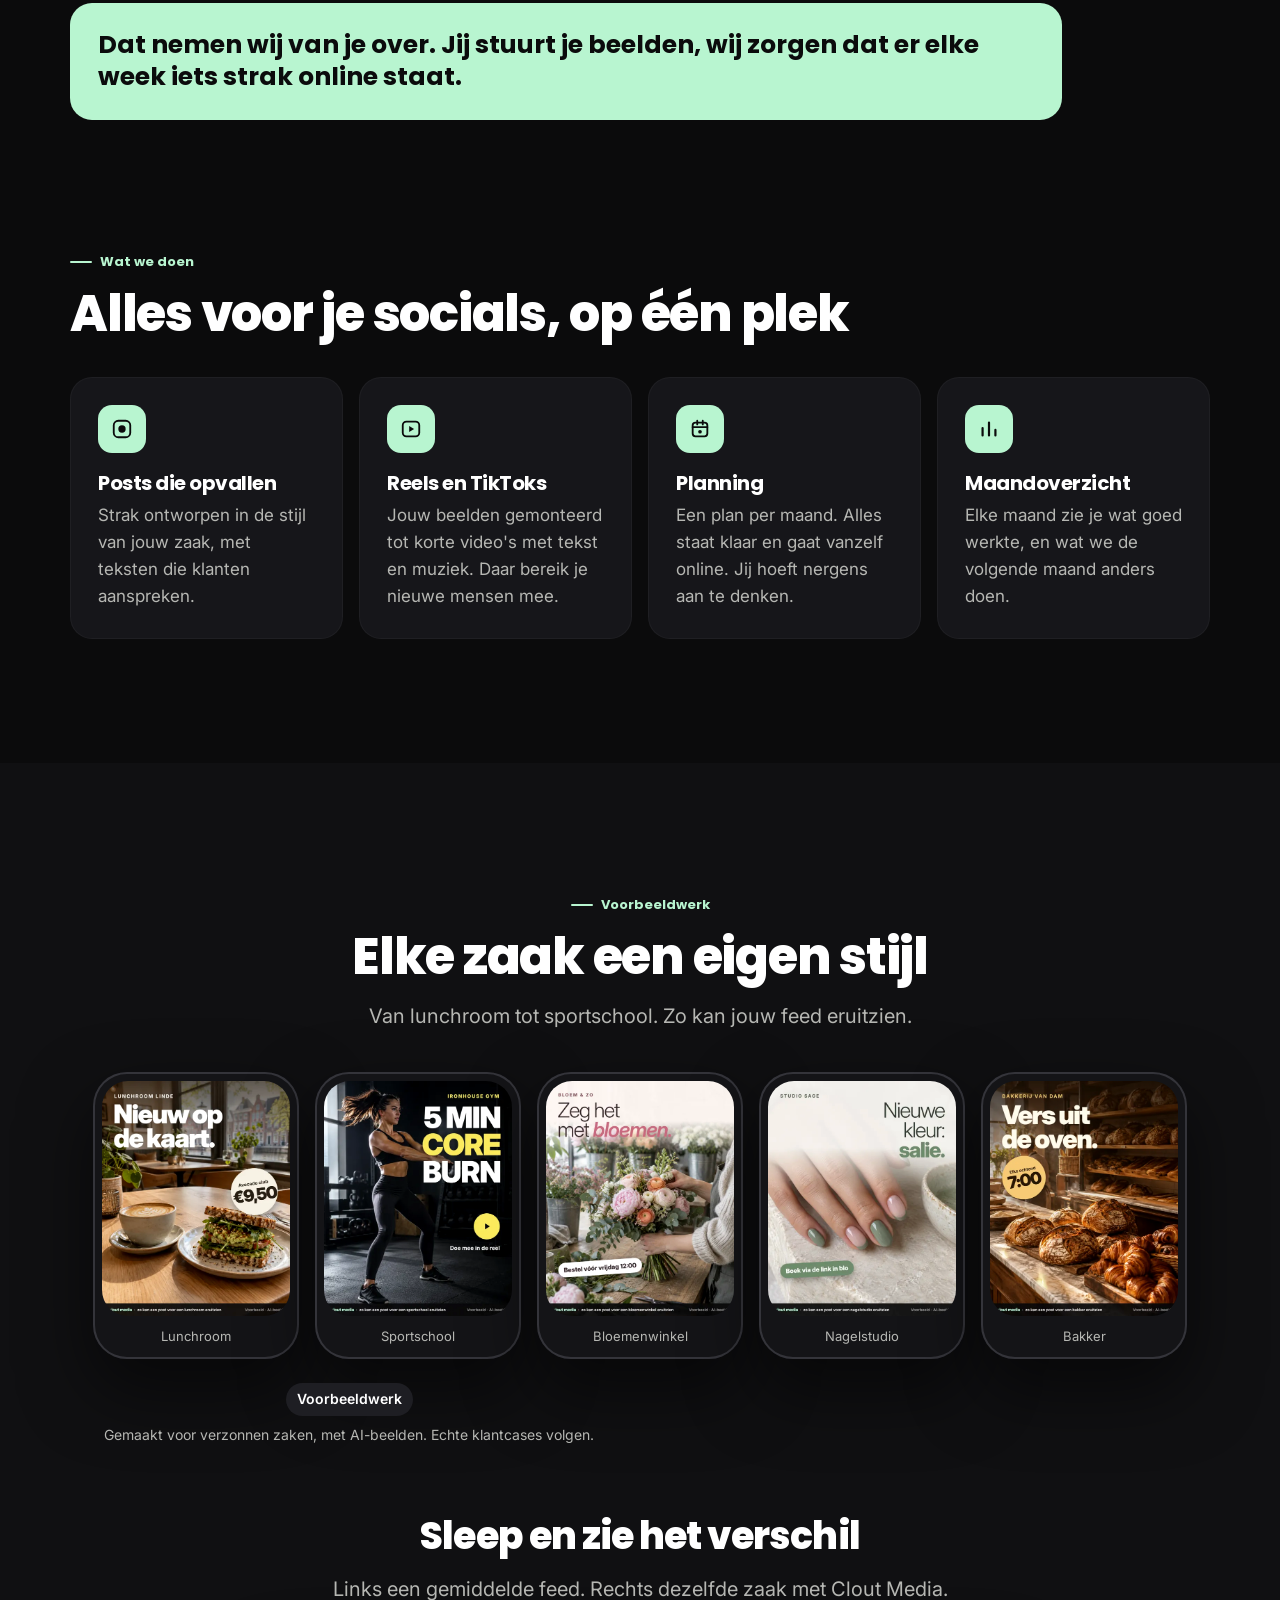
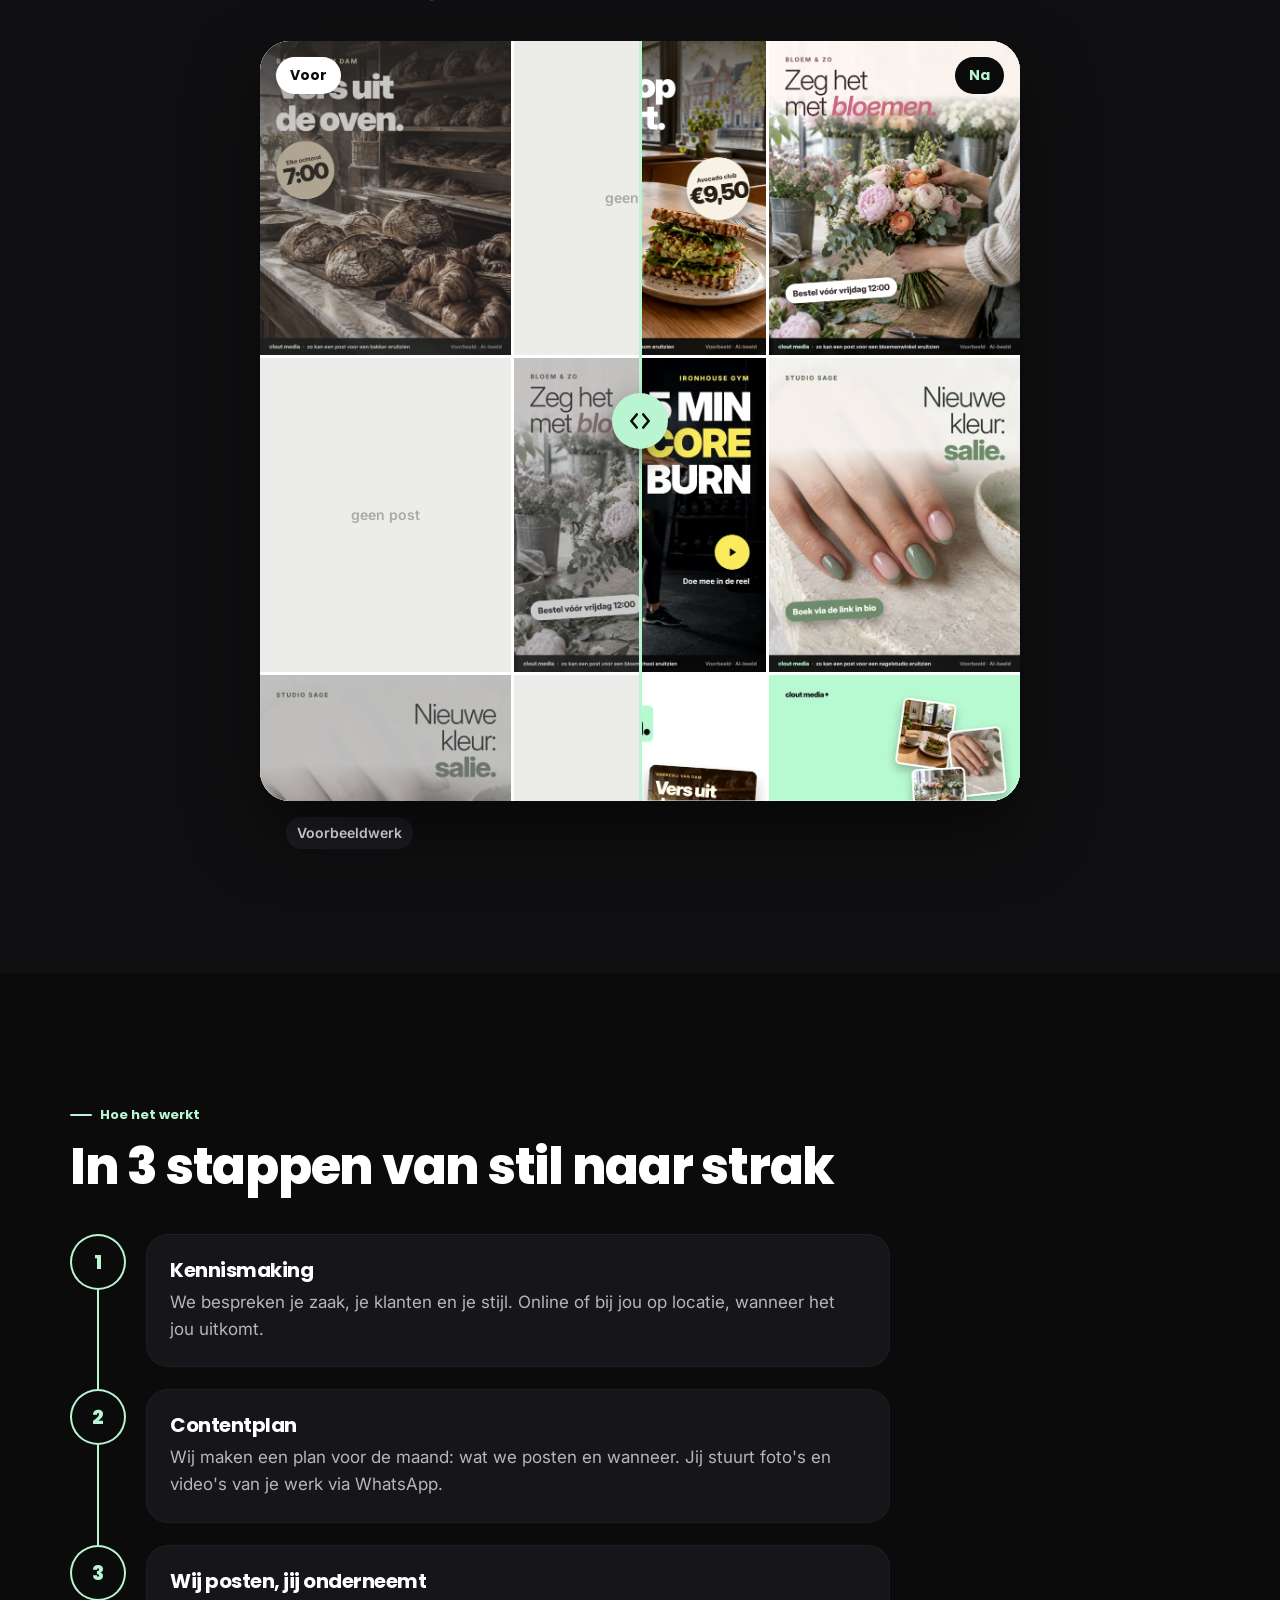
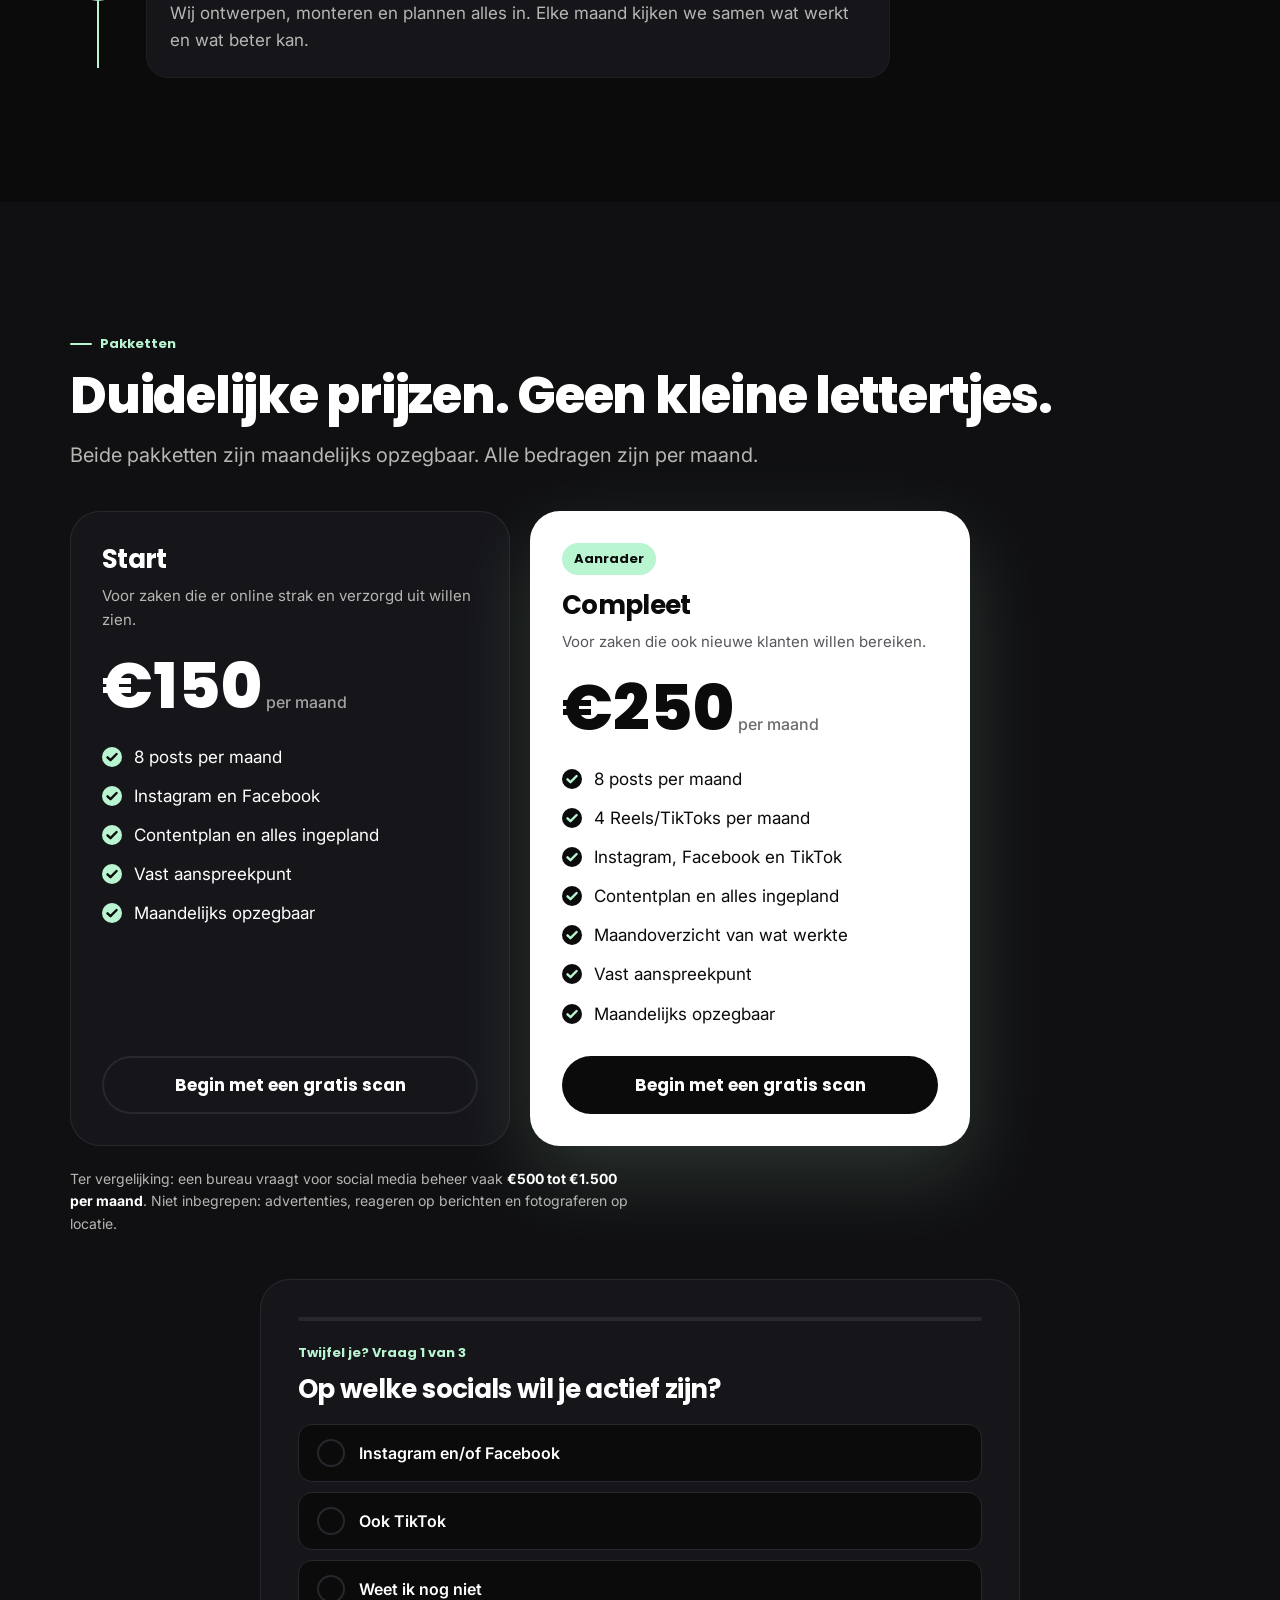
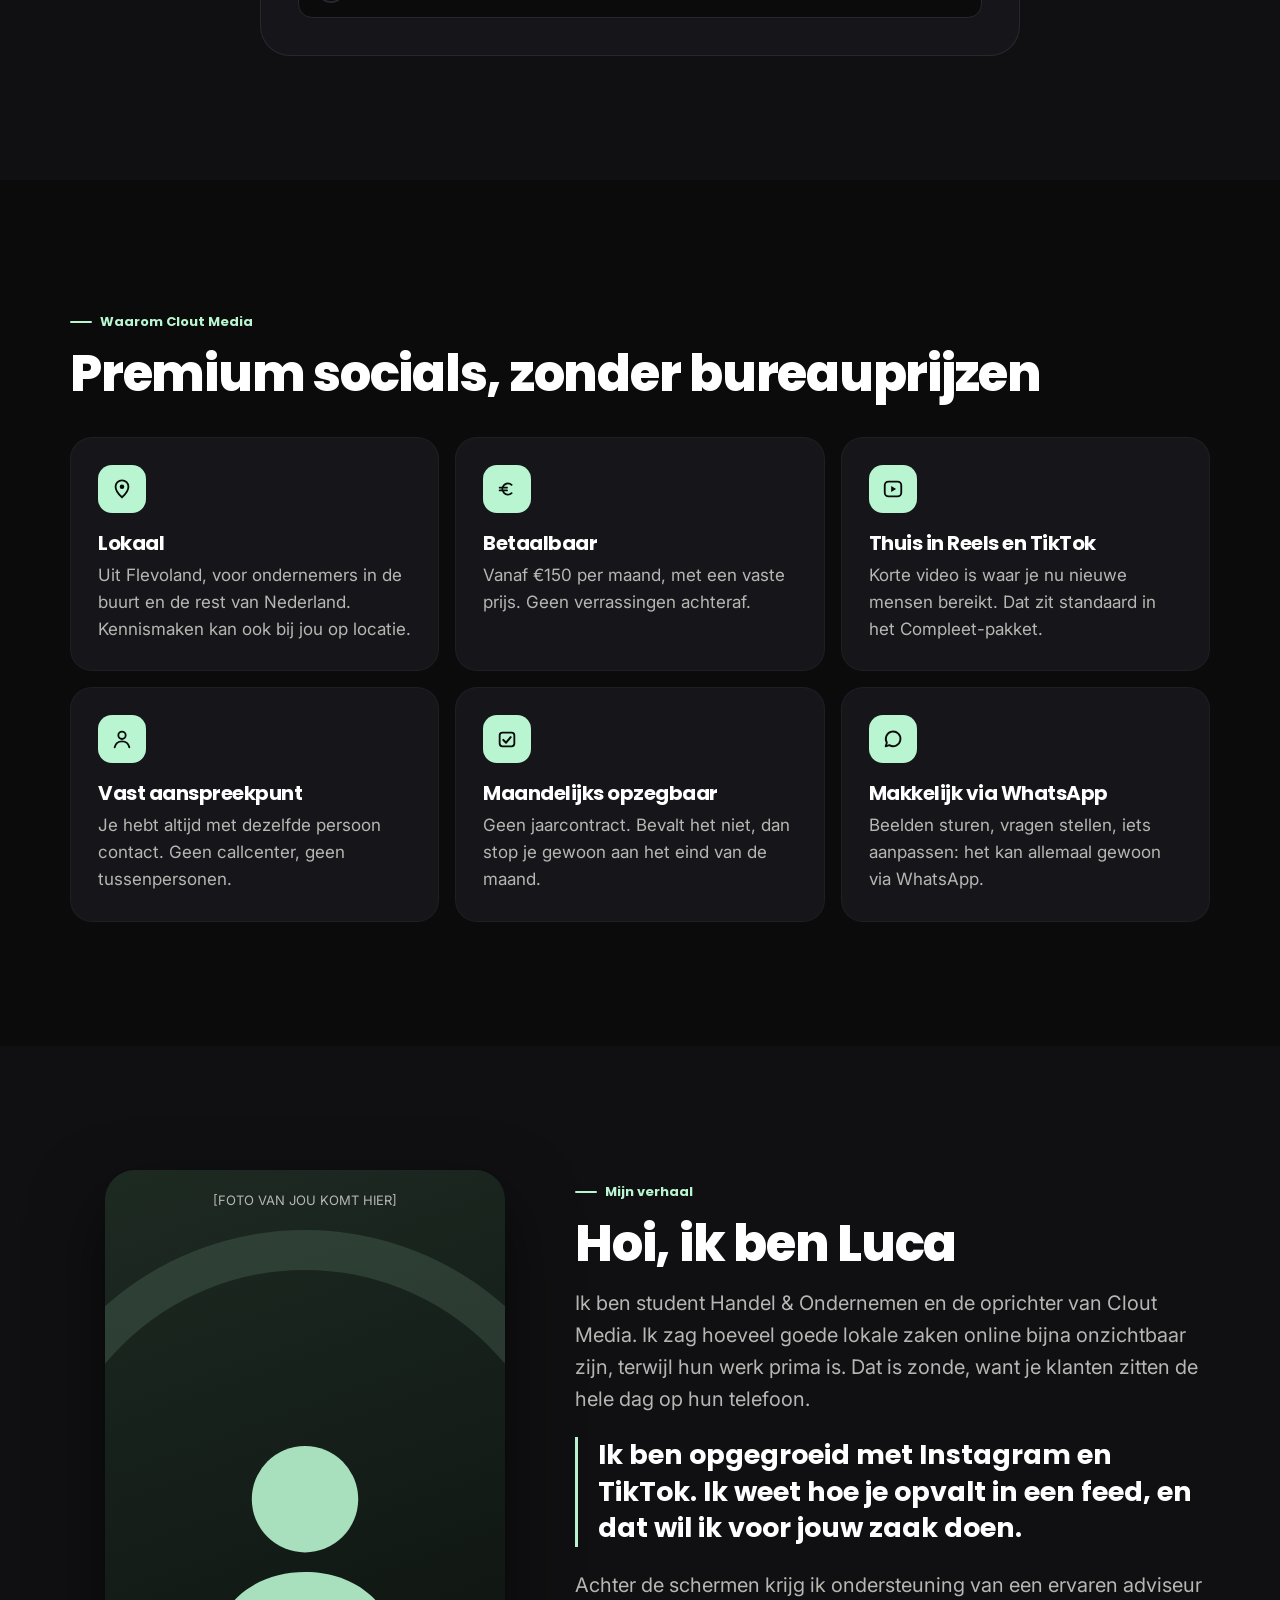
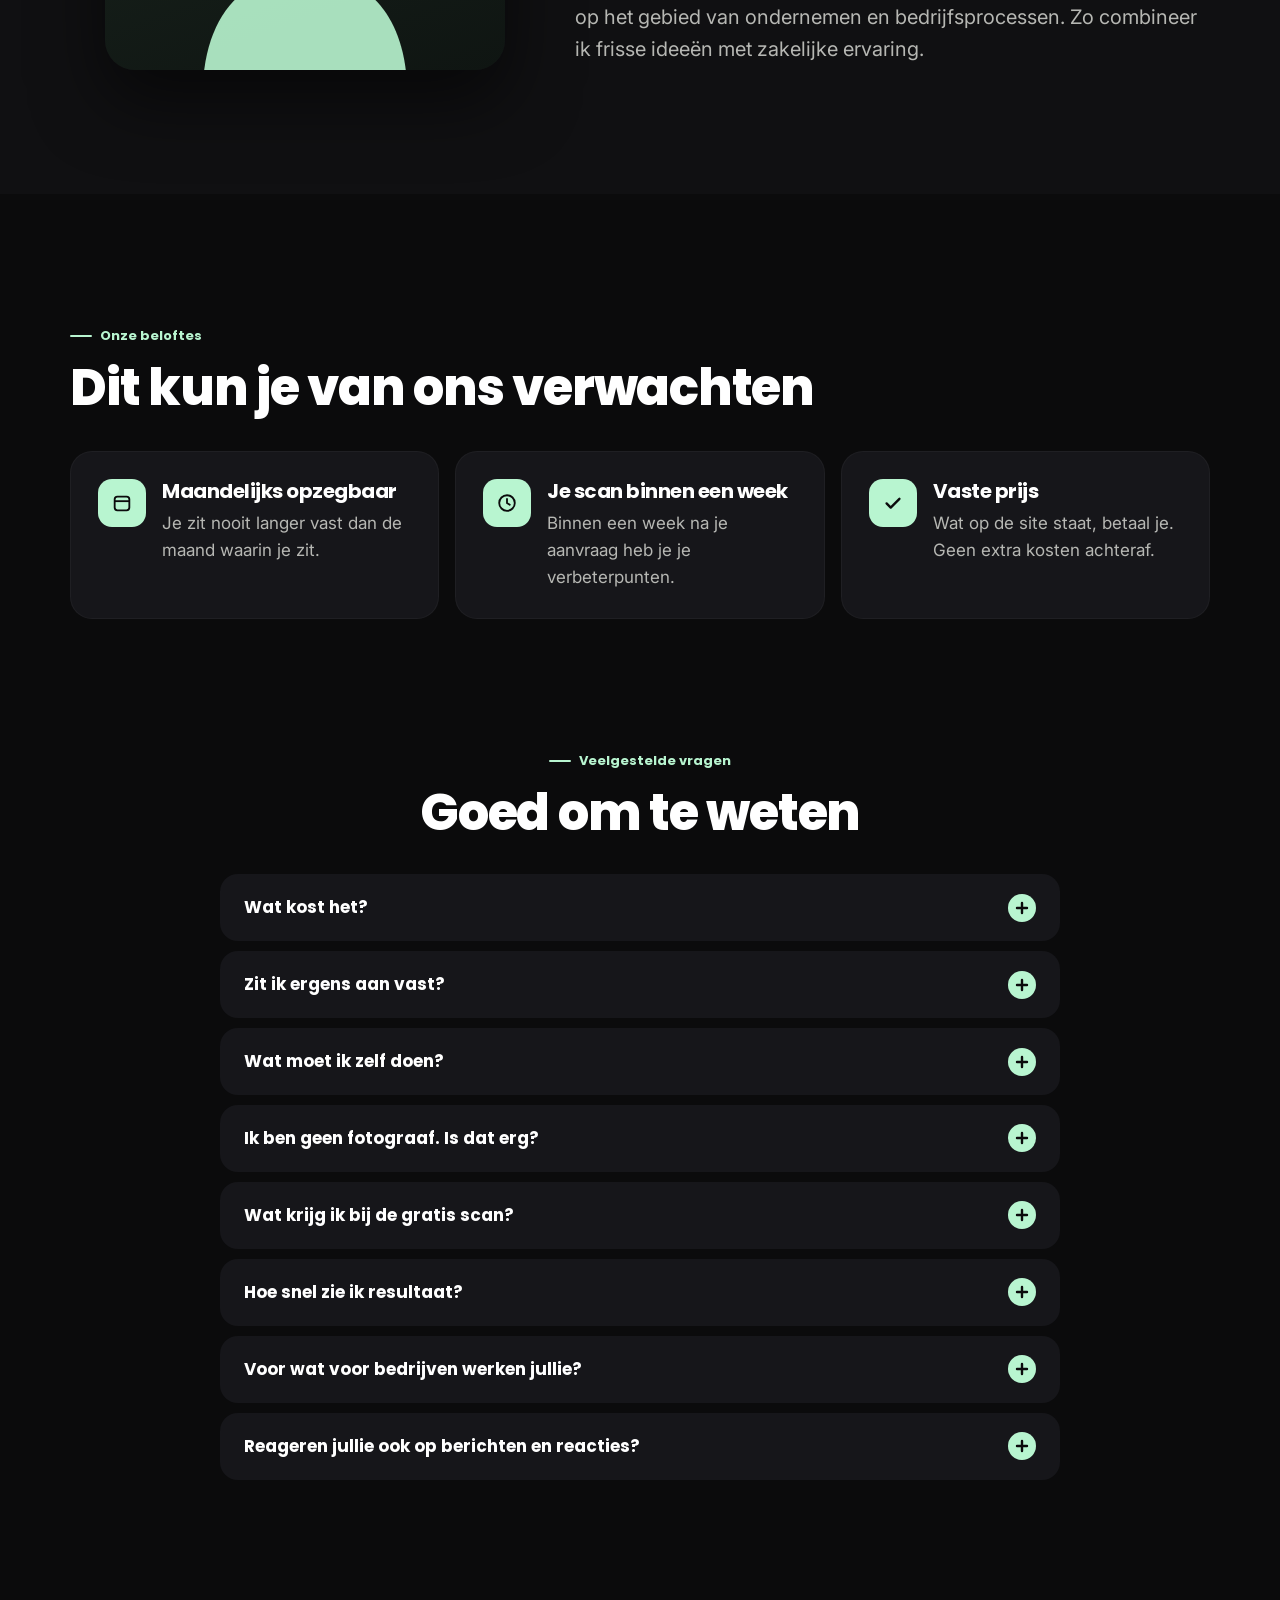
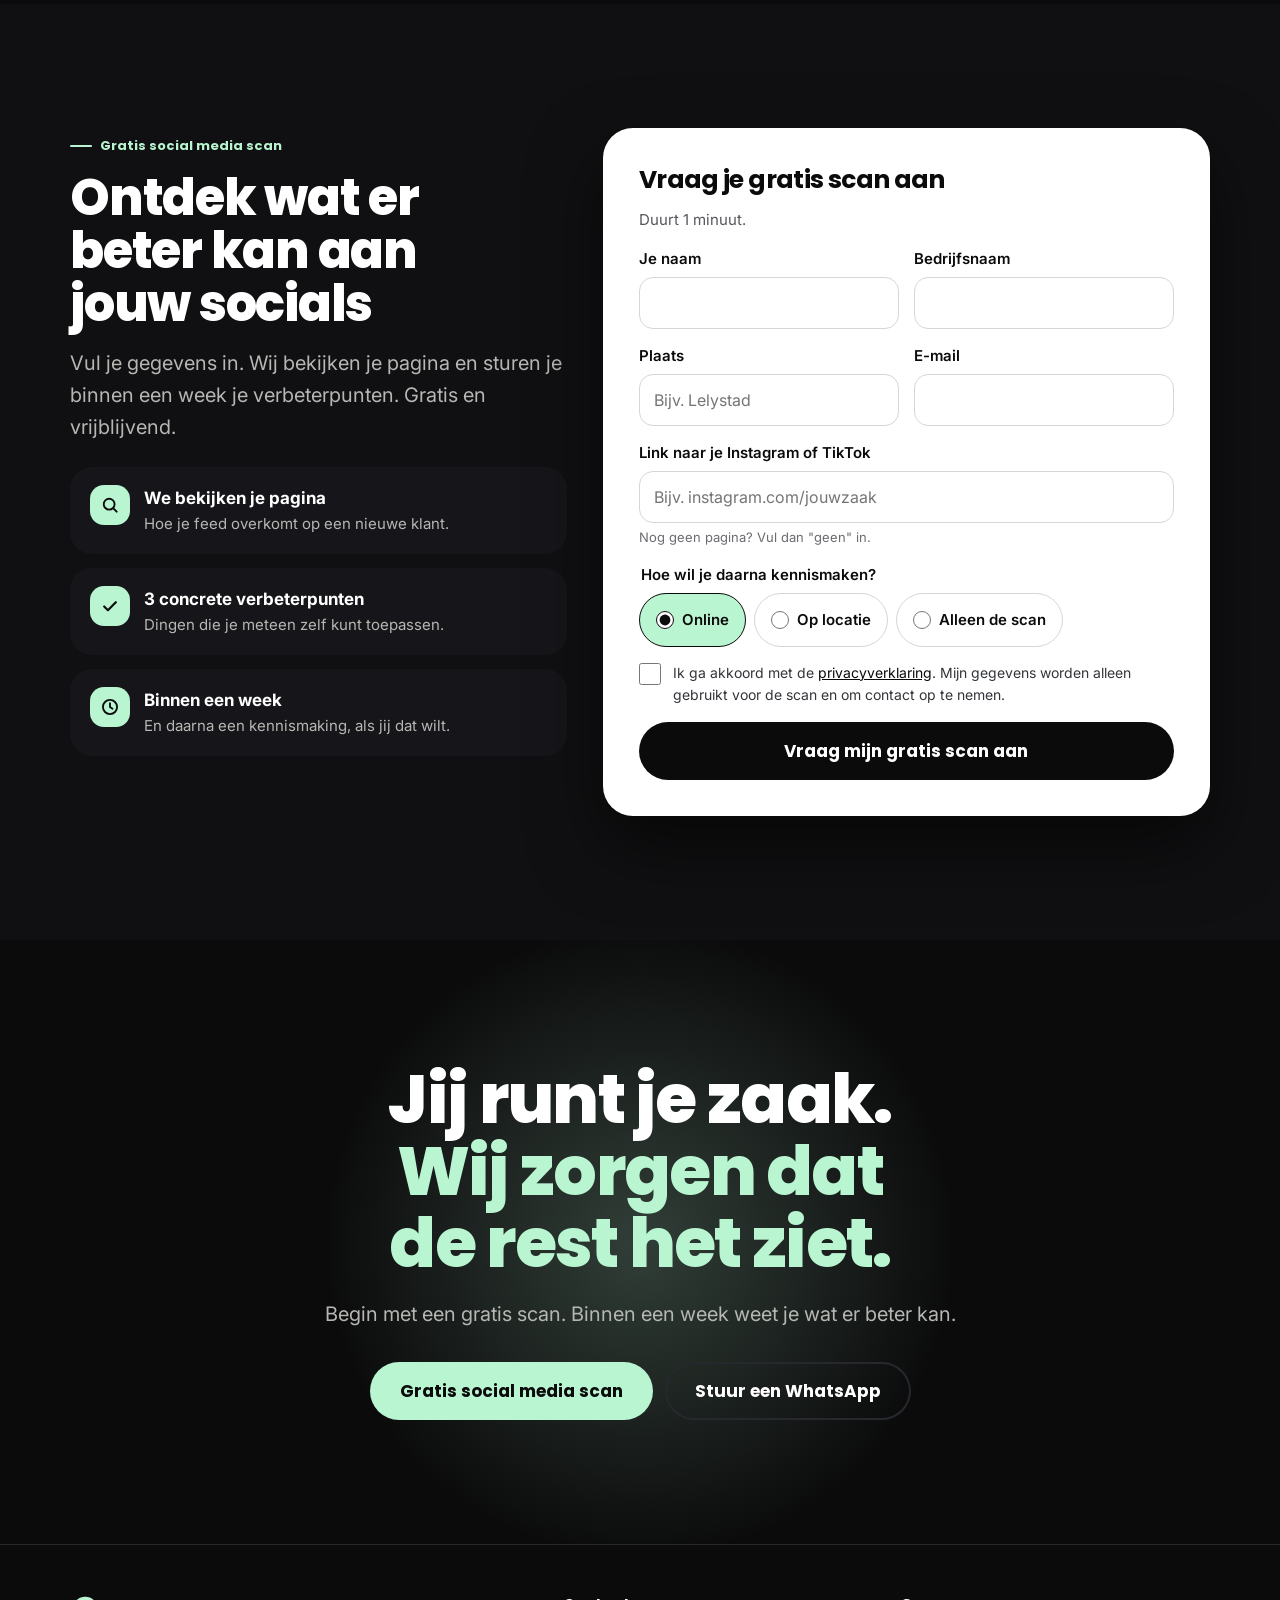
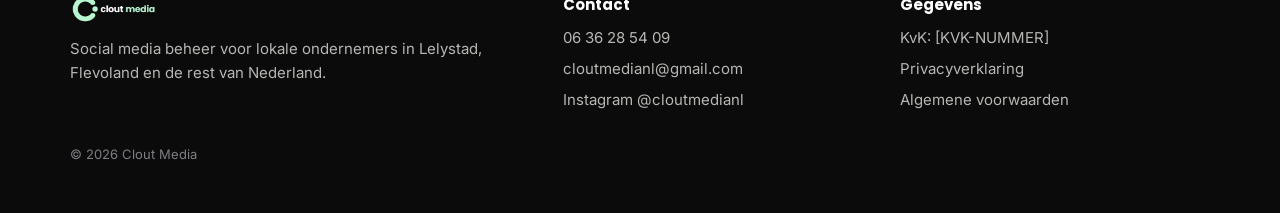
==== commit b1423a1d: "Site v2: scrollende feed, voor/na-slider, pakketkiezer, gratis scan, algemene voorwaarden Co-Authore" ====
--- a/nieuw/index.html
+++ b/nieuw/index.html
@@ -4,184 +4,297 @@
 <meta charset="utf-8">
 <meta name="viewport" content="width=device-width, initial-scale=1">
 <title>Social media beheer Lelystad &amp; Flevoland | Clout Media</title>
-<meta name="description" content="Social media beheer voor lokale ondernemers in Lelystad, Flevoland en heel Nederland. Elke maand strakke posts, Reels en TikToks. Vanaf €150 per maand, maandelijks opzegbaar.">
-<meta property="og:title" content="Clout Media · Social media beheer voor lokale ondernemers">
-<meta property="og:description" content="Elke maand strakke posts, Reels en TikToks. Vanaf €150 per maand, maandelijks opzegbaar.">
-<meta property="og:image" content="img/werk-1.jpg">
+<meta name="description" content="Social media beheer voor lokale ondernemers in Lelystad, Flevoland en heel Nederland. Elke maand strakke posts, Reels en TikToks, vanaf €150 per maand. Vraag een gratis social media scan aan.">
+<link rel="canonical" href="https://cloutmedia.nl/">
+<meta property="og:type" content="website">
+<meta property="og:title" content="Clout Media · Strakke socials voor lokale ondernemers">
+<meta property="og:description" content="Elke maand strakke posts, Reels en TikToks. Vanaf €150 per maand, maandelijks opzegbaar. Vraag een gratis social media scan aan.">
+<meta property="og:image" content="img/og.jpg">
+<meta name="twitter:card" content="summary_large_image">
 <meta name="theme-color" content="#0b0b0c">
 <link rel="icon" href="img/icoon.png">
 <link rel="preconnect" href="https://fonts.googleapis.com">
 <link rel="preconnect" href="https://fonts.gstatic.com" crossorigin>
 <link href="https://fonts.googleapis.com/css2?family=Poppins:wght@600;700;800&family=Inter:wght@400;500;600&display=swap" rel="stylesheet">
+<link rel="preload" as="image" href="img/w2.webp">
 <script type="application/ld+json">
-{"@context":"https://schema.org","@type":"ProfessionalService","name":"Clout Media","description":"Social media beheer voor lokale ondernemers","url":"https://cloutmedia.nl","email":"cloutmedianl@gmail.com","telephone":"+31636285409","areaServed":["Lelystad","Flevoland","Nederland"],"priceRange":"€150 - €250 per maand","sameAs":["https://www.instagram.com/cloutmedianl/"]}
+{"@context":"https://schema.org","@type":"ProfessionalService","name":"Clout Media","description":"Social media beheer voor lokale ondernemers in Lelystad, Flevoland en heel Nederland","url":"https://cloutmedia.nl","email":"cloutmedianl@gmail.com","telephone":"+31636285409","areaServed":["Lelystad","Flevoland","Nederland"],"priceRange":"€150 - €250 per maand","sameAs":["https://www.instagram.com/cloutmedianl/"]}
 </script>
 <style>
-/* Clout Media · kleuren: zwart #0b0b0c, mint #b8f5d0, wit · koppen Poppins, tekst Inter */
-:root{--bg:#0b0b0c;--card:#17171a;--card2:#1f1f23;--line:#2a2b2f;--ink:#fff;--soft:#b9bab6;--mint:#b8f5d0;--mint2:#8fe6b3}
+/* ============================================================
+   CLOUT MEDIA · visueel systeem
+   Kleuren: zwart #0b0b0c · mint #b8f5d0 · wit
+   Lettertypes: Poppins (koppen, zelfde als logo) · Inter (tekst)
+   Hoeken: 14 / 22 / 30 px · pillen 999px
+   Schaduw: één diepe schaduw voor alles wat zweeft
+   Animatie: 0.7s ease-out, rustig van onder naar boven
+   ============================================================ */
+:root{
+  --bg:#0b0b0c;--bg2:#101012;--card:#16161a;--card2:#1e1e23;--line:#27282d;
+  --ink:#fff;--soft:#b6b7b3;--mint:#b8f5d0;
+  --r1:14px;--r2:22px;--r3:30px;
+  --shadow:0 30px 70px rgba(0,0,0,.55);
+  --ease:cubic-bezier(.2,.7,.2,1);
+}
 *{box-sizing:border-box;margin:0;min-width:0}
-html{scroll-behavior:smooth;scroll-padding-top:80px}
+html{scroll-behavior:smooth;scroll-padding-top:76px}
 body{background:var(--bg);color:var(--ink);font:17px/1.6 Inter,system-ui,sans-serif;overflow-x:hidden;-webkit-font-smoothing:antialiased}
 img{max-width:100%;display:block}
 a{color:inherit}
-h1,h2,h3,.p-font{font-family:Poppins,Inter,sans-serif;letter-spacing:-.02em}
-h1{font-size:clamp(38px,8vw,68px);line-height:1.04;font-weight:800;text-wrap:balance}
-h2{font-size:clamp(30px,5.5vw,46px);line-height:1.08;font-weight:800;text-wrap:balance;margin-bottom:16px}
+h1,h2,h3{font-family:Poppins,Inter,sans-serif;letter-spacing:-.025em}
+h1{font-size:clamp(40px,8.4vw,76px);line-height:1.02;font-weight:800;text-wrap:balance}
+h2{font-size:clamp(31px,5.6vw,50px);line-height:1.06;font-weight:800;text-wrap:balance;margin-bottom:16px}
 h3{font-size:20px;line-height:1.25;font-weight:700;margin-bottom:6px}
 p{max-width:62ch}
 .mint{color:var(--mint)}
-.wrap{max-width:1160px;margin:0 auto;padding:0 20px}
-section{padding:clamp(64px,10vw,112px) 0}
-.eyebrow{display:inline-block;font:700 13px Poppins,sans-serif;color:var(--mint);background:rgba(184,245,208,.1);padding:7px 14px;border-radius:999px;margin-bottom:18px}
+.wrap{max-width:1180px;margin:0 auto;padding:0 20px}
+section{padding:clamp(70px,11vw,124px) 0;position:relative}
+.eyebrow{display:inline-flex;align-items:center;gap:8px;font:700 13px Poppins,sans-serif;color:var(--mint);margin-bottom:16px}
+.eyebrow::before{content:"";width:22px;height:2px;background:var(--mint);border-radius:2px}
 .lead{font-size:clamp(17px,2.2vw,20px);color:var(--soft)}
+.center{text-align:center}.center p{margin-left:auto;margin-right:auto}.center .eyebrow{justify-content:center}
+
 /* knoppen */
-.btn{display:inline-flex;align-items:center;justify-content:center;gap:10px;min-height:56px;padding:0 28px;text-align:center;border-radius:999px;background:var(--mint);color:#0b0b0c;font:700 17px Poppins,sans-serif;text-decoration:none;border:0;cursor:pointer;transition:transform .15s,background .15s}
-.btn:hover{background:#ccf9dd;transform:translateY(-1px)}
+.btn{position:relative;display:inline-flex;align-items:center;justify-content:center;gap:10px;min-height:58px;padding:0 30px;border-radius:999px;background:var(--mint);color:#0b0b0c;font:700 17px Poppins,sans-serif;text-decoration:none;text-align:center;border:0;cursor:pointer;overflow:hidden;transition:transform .25s var(--ease),box-shadow .25s var(--ease)}
+.btn::after{content:"";position:absolute;inset:0;background:linear-gradient(110deg,transparent 30%,rgba(255,255,255,.55) 50%,transparent 70%);transform:translateX(-120%);transition:transform .7s var(--ease)}
+.btn:hover{transform:translateY(-2px);box-shadow:0 14px 34px rgba(184,245,208,.25)}
+.btn:hover::after{transform:translateX(120%)}
 .btn.ghost{background:transparent;color:#fff;box-shadow:inset 0 0 0 2px var(--line)}
-.btn.ghost:hover{box-shadow:inset 0 0 0 2px var(--mint);background:transparent}
-.btn:focus-visible,a:focus-visible,input:focus-visible,select:focus-visible,summary:focus-visible,button:focus-visible{outline:3px solid var(--mint);outline-offset:3px}
+.btn.ghost::after{display:none}
+.btn.ghost:hover{box-shadow:inset 0 0 0 2px var(--mint)}
+:focus-visible{outline:3px solid var(--mint);outline-offset:3px}
+
 /* menu */
-header{position:sticky;top:0;z-index:50;background:rgba(11,11,12,.86);backdrop-filter:blur(12px);-webkit-backdrop-filter:blur(12px);border-bottom:1px solid rgba(255,255,255,.06)}
+header{position:sticky;top:0;z-index:50;background:rgba(11,11,12,.8);backdrop-filter:blur(14px);-webkit-backdrop-filter:blur(14px);border-bottom:1px solid rgba(255,255,255,.06)}
 .nav{display:flex;align-items:center;justify-content:space-between;gap:16px;height:68px}
 .nav img{height:34px;width:auto}
-.nav-links{display:none;gap:26px;font-weight:600;font-size:15px}
-.nav-links a{text-decoration:none;color:var(--soft)}
+.nav-links{display:none;gap:28px;font-weight:600;font-size:15px}
+.nav-links a{text-decoration:none;color:var(--soft);transition:color .2s}
 .nav-links a:hover{color:#fff}
-.nav .btn{min-height:44px;padding:0 18px;font-size:15px}
-@media(min-width:900px){.nav-links{display:flex}}
+.nav .btn{min-height:44px;padding:0 20px;font-size:15px}
+@media(min-width:960px){.nav-links{display:flex}}
+
 /* hero */
-.hero{padding-top:clamp(40px,7vw,80px);position:relative;overflow:hidden}
-.hero-grid{display:grid;gap:44px;align-items:center}
-.price-line{display:flex;flex-wrap:wrap;gap:8px 18px;margin:22px 0 30px;font-weight:600}
-.price-line span{display:flex;align-items:center;gap:8px}
-.price-line span::before,.check li::before{content:"";flex:none;width:20px;height:20px;border-radius:50%;background:var(--mint) url("data:image/svg+xml,%3Csvg xmlns='http://www.w3.org/2000/svg' viewBox='0 0 20 20'%3E%3Cpath d='M5.5 10.3l3 2.9L14.6 7' fill='none' stroke='%230b0b0c' stroke-width='2.4' stroke-linecap='round' stroke-linejoin='round'/%3E%3C/svg%3E") center/20px no-repeat}
+.hero{padding-top:clamp(36px,6vw,72px);padding-bottom:40px;overflow:hidden}
+.aura{position:absolute;right:-10%;top:-20%;width:720px;height:720px;border-radius:50%;background:radial-gradient(circle,rgba(184,245,208,.22),transparent 62%);pointer-events:none}
+.hero-grid{display:grid;gap:48px;align-items:center;position:relative}
+.ticks{display:flex;flex-wrap:wrap;gap:8px 20px;margin:24px 0 30px;font-weight:600;font-size:16px}
+.ticks span{display:flex;align-items:center;gap:9px}
+.ticks span::before,.check li::before{content:"";flex:none;width:20px;height:20px;border-radius:50%;background:var(--mint) url("data:image/svg+xml,%3Csvg xmlns='http://www.w3.org/2000/svg' viewBox='0 0 20 20'%3E%3Cpath d='M5.5 10.3l3 2.9L14.6 7' fill='none' stroke='%230b0b0c' stroke-width='2.4' stroke-linecap='round' stroke-linejoin='round'/%3E%3C/svg%3E") center/20px no-repeat}
 .hero .btns{display:flex;flex-wrap:wrap;gap:12px}
 .hero .note{font-size:14px;color:var(--soft);margin-top:14px}
-.phones{position:relative;height:440px;max-width:460px;margin:0 auto;width:100%}
-.ph{position:absolute;width:62%;aspect-ratio:9/16;border-radius:34px;background:#1a1a1d;padding:9px;box-shadow:0 40px 80px rgba(0,0,0,.6),inset 0 0 0 2px #333}
-.ph img{width:100%;height:100%;object-fit:cover;border-radius:26px}
-.ph.a{left:0;top:30px;transform:rotate(-7deg)}
-.ph.b{right:0;top:0;transform:rotate(6deg);z-index:2}
-.glow{position:absolute;width:520px;height:520px;border-radius:50%;background:var(--mint);filter:blur(120px);opacity:.14;right:-160px;top:40px;pointer-events:none}
-.sticker{position:absolute;z-index:3;background:#fff;color:#0b0b0c;font:700 15px Poppins,sans-serif;padding:10px 16px;border-radius:999px;box-shadow:0 14px 30px rgba(0,0,0,.4);white-space:nowrap}
-@media(min-width:900px){.hero-grid{grid-template-columns:1.1fr .9fr}.phones{height:560px}}
-/* probleem */
-.pains{display:grid;gap:14px;margin-top:34px}
-.pain{background:var(--card);border-radius:22px;padding:24px;display:flex;gap:16px;align-items:flex-start}
-.pain .x{flex:none;width:40px;height:40px;border-radius:12px;background:#2a1517;display:grid;place-items:center}
-.pain p{color:var(--soft);margin-top:2px}
-.fix{margin-top:24px;background:var(--mint);color:#0b0b0c;border-radius:22px;padding:26px;font:700 clamp(19px,2.6vw,24px)/1.3 Poppins,sans-serif}
-@media(min-width:800px){.pains{grid-template-columns:repeat(3,1fr)}}
-/* wat je krijgt */
-.gets{display:grid;gap:14px;margin-top:34px}
-.get{background:var(--card);border-radius:22px;padding:26px}
-.get .num{font:800 46px/1 Poppins,sans-serif;color:var(--mint);margin-bottom:10px}
-.get p{color:var(--soft)}
-@media(min-width:700px){.gets{grid-template-columns:repeat(2,1fr)}}
-@media(min-width:1000px){.gets{grid-template-columns:repeat(4,1fr)}}
+.stage{position:relative;height:560px;display:grid;place-items:center}
+.phone{position:relative;width:280px;height:572px;border-radius:46px;background:#141417;padding:12px;box-shadow:var(--shadow),inset 0 0 0 2px #34343a,0 0 0 8px #0f0f11;z-index:2;transform:rotate(-3deg)}
+.phone::before{content:"";position:absolute;top:20px;left:50%;width:84px;height:24px;margin-left:-42px;border-radius:20px;background:#0b0b0c;z-index:4}
+.screen{position:relative;width:100%;height:100%;border-radius:36px;overflow:hidden;background:#fff}
+.bar{position:absolute;top:0;left:0;right:0;z-index:3;background:#fff;padding:46px 14px 10px;display:flex;align-items:center;gap:10px;color:#0b0b0c;font:700 14px Inter,sans-serif;border-bottom:1px solid #eee}
+.bar i{width:30px;height:30px;border-radius:50%;background:conic-gradient(#b8f5d0,#0b0b0c,#b8f5d0);flex:none}
+.feed{position:absolute;left:0;right:0;top:88px;display:grid;gap:3px;animation:feed 26s linear infinite}
+.feed img{width:100%;height:auto;aspect-ratio:4/5;object-fit:cover}
+@keyframes feed{from{transform:translateY(0)}to{transform:translateY(calc(-50% - 1.5px))}}
+.float{position:absolute;z-index:3;background:#fff;color:#0b0b0c;border-radius:18px;padding:12px 16px;box-shadow:var(--shadow);font:700 14px Poppins,sans-serif;display:flex;align-items:center;gap:10px;animation:bob 6s ease-in-out infinite}
+.float small{display:block;font:500 12px Inter,sans-serif;color:#55575c}
+.float .dot{width:34px;height:34px;border-radius:12px;background:var(--mint);display:grid;place-items:center;flex:none}
+.f1{left:0;top:18%}.f2{right:0;bottom:16%;animation-delay:-3s}
+@keyframes bob{0%,100%{transform:translateY(0)}50%{transform:translateY(-10px)}}
+@media(min-width:960px){.hero-grid{grid-template-columns:1.1fr .9fr}.stage{height:640px}.phone{width:300px;height:614px}}
+@media(max-width:420px){.f1{left:-6px}.f2{right:-6px}.float{font-size:13px;padding:10px 12px}}
+
+/* doorlopende balk */
+.marquee{border-block:1px solid var(--line);background:var(--bg2);overflow:hidden;padding:18px 0}
+.track{display:flex;gap:44px;width:max-content;animation:slide 30s linear infinite}
+.track span{display:flex;align-items:center;gap:44px;font:700 clamp(18px,2.4vw,24px) Poppins,sans-serif;white-space:nowrap;color:#e9e9e6}
+.track span::after{content:"";width:10px;height:10px;border-radius:50%;background:var(--mint)}
+@keyframes slide{to{transform:translateX(-50%)}}
+
+/* kaarten */
+.grid{display:grid;gap:16px;margin-top:36px}
+.card{background:var(--card);border-radius:var(--r2);padding:28px;box-shadow:inset 0 0 0 1px rgba(255,255,255,.04);transition:transform .35s var(--ease),box-shadow .35s var(--ease),background .35s}
+.card:hover{transform:translateY(-4px);box-shadow:inset 0 0 0 1px rgba(184,245,208,.35),0 24px 50px rgba(0,0,0,.4);background:var(--card2)}
+.card p{color:var(--soft)}
+.ico{width:48px;height:48px;border-radius:var(--r1);background:var(--mint);display:grid;place-items:center;margin-bottom:18px}
+.ico.red{background:#2b1618}
+@media(min-width:720px){.g2,.g4{grid-template-columns:repeat(2,1fr)}}
+@media(min-width:1040px){.g4{grid-template-columns:repeat(4,1fr)}.g3{grid-template-columns:repeat(3,1fr)}}
+.answer{margin-top:22px;background:var(--mint);color:#0b0b0c;border-radius:var(--r2);padding:26px 28px;font:700 clamp(19px,2.6vw,25px)/1.3 Poppins,sans-serif}
+
+/* voorbeeldwerk */
+.gallery{display:flex;gap:18px;overflow-x:auto;scroll-snap-type:x mandatory;padding:40px 20px 24px;margin:0 -20px;scrollbar-width:none}
+.gallery::-webkit-scrollbar{display:none}
+.mini{flex:none;width:230px;scroll-snap-align:center;border-radius:34px;background:#141417;padding:9px;margin:0;box-shadow:var(--shadow),inset 0 0 0 2px #34343a;transition:transform .4s var(--ease)}
+.mini:hover{transform:translateY(-6px) rotate(-1deg)}
+.mini img{width:100%;height:auto;aspect-ratio:4/5;object-fit:cover;border-radius:26px}
+.mini figcaption{font-size:13px;color:var(--soft);padding:10px 8px 4px;text-align:center}
+.tag{display:flex;justify-content:center;flex-wrap:wrap;align-items:center;gap:8px;font-size:14px;color:var(--soft);text-align:center}
+.tag b{background:var(--card2);color:#fff;padding:5px 11px;border-radius:999px;font-weight:600;white-space:nowrap}
+@media(min-width:960px){.gallery{justify-content:center;flex-wrap:nowrap;overflow:visible;gap:16px}.mini{width:206px}.mini:nth-child(even){transform:translateY(24px)}.mini:nth-child(even):hover{transform:translateY(18px) rotate(1deg)}}
+
+/* voor / na */
+.ba{position:relative;max-width:760px;margin:36px auto 0;border-radius:var(--r3);overflow:hidden;box-shadow:var(--shadow);aspect-ratio:1/1;background:#fff;user-select:none;touch-action:pan-y}
+.ba .side{position:absolute;inset:0;display:grid;grid-template-columns:repeat(3,1fr);grid-template-rows:repeat(3,1fr);gap:3px;background:#fff}
+.ba .side img{width:100%;height:100%;object-fit:cover}
+.ba .before img{filter:saturate(.35) brightness(.86) contrast(.82)}
+.ba .before div{background:#ececea;display:grid;place-items:center;color:#a9aaa6;font:600 14px Inter,sans-serif}
+.ba .after{clip-path:inset(0 0 0 var(--pos,50%))}
+.ba .line{position:absolute;top:0;bottom:0;left:var(--pos,50%);width:3px;margin-left:-1.5px;background:var(--mint);z-index:3}
+.ba .knob{position:absolute;top:50%;left:var(--pos,50%);width:56px;height:56px;margin:-28px 0 0 -28px;border-radius:50%;background:var(--mint);z-index:4;display:grid;place-items:center;box-shadow:0 10px 30px rgba(0,0,0,.4)}
+.ba input{position:absolute;inset:0;width:100%;height:100%;opacity:0;cursor:ew-resize;z-index:5;margin:0}
+.ba .lbl{position:absolute;top:16px;z-index:4;font:700 14px Poppins,sans-serif;padding:8px 14px;border-radius:999px}
+.ba .l1{left:16px;background:#fff;color:#0b0b0c;box-shadow:0 6px 18px rgba(0,0,0,.2)}.ba .l2{right:16px;background:#0b0b0c;color:var(--mint)}
+.ba:has(input:focus-visible){outline:3px solid var(--mint);outline-offset:4px}
+
+/* tijdlijn */
+.timeline{position:relative;display:grid;gap:22px;margin-top:40px;max-width:820px}
+.timeline::before{content:"";position:absolute;left:27px;top:10px;bottom:10px;width:2px;background:var(--line)}
+.timeline .fill{position:absolute;left:27px;top:10px;width:2px;height:0;background:var(--mint);transition:height 1.4s var(--ease)}
+.timeline.in .fill{height:calc(100% - 20px)}
+.tl{display:grid;grid-template-columns:56px 1fr;gap:20px;align-items:start}
+.tl .n{width:56px;height:56px;border-radius:50%;background:var(--bg);box-shadow:inset 0 0 0 2px var(--mint);color:var(--mint);display:grid;place-items:center;font:800 20px Poppins,sans-serif;position:relative;z-index:1}
+.tl .card{padding:24px}
+
 /* pakketten */
-.plans{display:grid;gap:18px;margin-top:34px;align-items:stretch}
-.plan{background:var(--card);border-radius:26px;padding:30px;display:flex;flex-direction:column;box-shadow:inset 0 0 0 1px var(--line)}
-.plan.top{background:#fff;color:#0b0b0c;box-shadow:0 30px 70px rgba(184,245,208,.14);position:relative}
-.plan .badge{align-self:flex-start;background:var(--mint);color:#0b0b0c;font:700 13px Poppins,sans-serif;padding:6px 12px;border-radius:999px;margin-bottom:14px}
-.plan h3{font-size:24px}
-.plan .for{color:var(--soft);font-size:15px;margin-top:4px}
+.plans{display:grid;gap:20px;margin-top:40px;max-width:900px}
+.plan{background:var(--card);border-radius:var(--r3);padding:32px;display:flex;flex-direction:column;box-shadow:inset 0 0 0 1px var(--line);transition:transform .35s var(--ease)}
+.plan:hover{transform:translateY(-4px)}
+.plan.top{background:#fff;color:#0b0b0c;box-shadow:0 30px 80px rgba(184,245,208,.16)}
+.badge{align-self:flex-start;background:var(--mint);color:#0b0b0c;font:700 13px Poppins,sans-serif;padding:6px 12px;border-radius:999px;margin-bottom:14px}
+.plan h3{font-size:26px}
+.plan .for{color:var(--soft);font-size:15px;margin-top:2px}
 .plan.top .for{color:#55575c}
-.amt{font:800 60px/1 Poppins,sans-serif;margin:22px 0 4px;white-space:nowrap}
-.amt small{font:500 16px Inter,sans-serif;opacity:.65;margin-left:4px}
+.amt{font:800 64px/1 Poppins,sans-serif;margin:22px 0 4px;white-space:nowrap}
+.amt small{font:500 16px Inter,sans-serif;opacity:.6;margin-left:4px}
 .check{list-style:none;padding:0;margin:22px 0 28px;display:grid;gap:12px}
 .check li{display:flex;gap:12px;align-items:flex-start}
 .check li::before{margin-top:3px}
 .plan.top .check li::before{background-color:#0b0b0c;background-image:url("data:image/svg+xml,%3Csvg xmlns='http://www.w3.org/2000/svg' viewBox='0 0 20 20'%3E%3Cpath d='M5.5 10.3l3 2.9L14.6 7' fill='none' stroke='%23b8f5d0' stroke-width='2.4' stroke-linecap='round' stroke-linejoin='round'/%3E%3C/svg%3E")}
 .plan .btn{margin-top:auto;width:100%}
+.plan:not(.top) .btn{background:transparent;color:#fff;box-shadow:inset 0 0 0 2px var(--line)}
+.plan:not(.top) .btn::after{display:none}
 .plan.top .btn{background:#0b0b0c;color:#fff}
-.plan:not(.top) .btn{background:transparent;color:#fff;box-shadow:inset 0 0 0 2px var(--line)}
-.plan:not(.top) .btn:hover{box-shadow:inset 0 0 0 2px var(--mint)}
-.compare{margin-top:22px;color:var(--soft);font-size:15px}
-.compare b{color:#fff}
-@media(min-width:800px){.plans{grid-template-columns:1fr 1fr;max-width:860px}.plan.top{transform:scale(1.03)}}
-/* stappen */
-.steps{display:grid;gap:14px;margin-top:34px;counter-reset:s}
-.step{background:var(--card);border-radius:22px;padding:26px;position:relative}
-.step .n{width:48px;height:48px;border-radius:50%;background:var(--mint);color:#0b0b0c;display:grid;place-items:center;font:800 20px Poppins,sans-serif;margin-bottom:16px}
-.step p{color:var(--soft)}
-@media(min-width:800px){.steps{grid-template-columns:repeat(3,1fr)}}
-/* werk */
-.work{display:grid;grid-template-columns:repeat(2,minmax(0,1fr));gap:12px;margin-top:34px}
-.work figure{margin:0;border-radius:18px;overflow:hidden;background:var(--card);aspect-ratio:4/5}
-.work img{width:100%;height:100%;object-fit:cover;transition:transform .4s}
-.work figure:hover img{transform:scale(1.03)}
-.label{display:flex;flex-wrap:wrap;gap:8px;align-items:center;font-size:14px;color:var(--soft);margin-top:16px}
-.label b{background:var(--card2);color:#fff;padding:4px 10px;border-radius:999px;font-weight:600;white-space:nowrap}
-@media(min-width:800px){.work{grid-template-columns:repeat(3,minmax(0,1fr));gap:16px}}
-/* waarom */
-.why{display:grid;gap:14px;margin-top:34px}
-.why div{background:var(--card);border-radius:22px;padding:24px}
-.why p{color:var(--soft)}
-.why .ico{width:44px;height:44px;border-radius:14px;background:var(--mint);display:grid;place-items:center;margin-bottom:14px}
-@media(min-width:700px){.why{grid-template-columns:repeat(2,1fr)}}
-@media(min-width:1000px){.why{grid-template-columns:repeat(3,1fr)}}
+.small{font-size:14px;color:var(--soft);margin-top:22px}
+.small b{color:#fff}
+@media(min-width:780px){.plans{grid-template-columns:1fr 1fr}}
+
+/* pakketkiezer */
+.quiz{max-width:760px;margin:44px auto 0;background:var(--card);border-radius:var(--r3);padding:clamp(22px,4vw,38px);box-shadow:inset 0 0 0 1px var(--line)}
+.qstep{display:none}.qstep.on{display:block;animation:fade .4s var(--ease)}
+@keyframes fade{from{opacity:0;transform:translateY(8px)}to{opacity:1;transform:none}}
+.qcount{font:700 13px Poppins,sans-serif;color:var(--mint);margin-bottom:10px}
+.qstep h3{font-size:clamp(21px,3vw,26px);margin-bottom:18px}
+.opts{display:grid;gap:10px}
+.opt{display:flex;align-items:center;gap:14px;min-height:58px;padding:14px 18px;border-radius:var(--r1);background:var(--bg);border:1.5px solid var(--line);color:#fff;font:600 16px Inter,sans-serif;text-align:left;cursor:pointer;transition:border-color .2s,background .2s}
+.opt:hover{border-color:var(--mint);background:#121214}
+.opt .k{width:28px;height:28px;border-radius:50%;border:2px solid var(--line);flex:none}
+.result{text-align:center}
+.result .pick{font:800 clamp(34px,6vw,48px)/1 Poppins,sans-serif;color:var(--mint);margin:8px 0 14px}
+.result p{margin:0 auto 22px;color:var(--soft)}
+.result .btns{display:flex;flex-wrap:wrap;gap:10px;justify-content:center}
+.restart{background:none;border:0;color:var(--soft);font:600 15px Inter,sans-serif;text-decoration:underline;cursor:pointer;margin-top:14px;padding:8px}
+.prog{height:4px;border-radius:4px;background:var(--line);margin-bottom:22px;overflow:hidden}
+.prog i{display:block;height:100%;width:0;background:var(--mint);transition:width .4s var(--ease)}
+
+/* mijn verhaal */
+.story{display:grid;gap:36px;align-items:center}
+.portrait{position:relative;aspect-ratio:4/5;max-width:400px;width:100%;margin:0 auto;border-radius:var(--r3);background:linear-gradient(160deg,#1d2a22,#0f1512);overflow:hidden;box-shadow:var(--shadow);object-fit:cover}
+.portrait .ring{position:absolute;width:150%;aspect-ratio:1;left:-25%;top:12%;border-radius:50%;border:40px solid rgba(184,245,208,.12)}
+.portrait svg{position:absolute;left:50%;bottom:0;transform:translateX(-50%);width:70%;height:auto}
+.portrait span{position:absolute;left:0;right:0;top:20px;text-align:center;font-size:13px;color:var(--soft)}
+.quote{font:700 clamp(21px,2.8vw,27px)/1.35 Poppins,sans-serif;margin:22px 0;padding-left:20px;border-left:3px solid var(--mint)}
+@media(min-width:900px){.story{grid-template-columns:.85fr 1.15fr}}
+
+/* beloftes */
+.promise{display:flex;gap:16px;align-items:flex-start}
+.promise .ico{margin:0;flex:none}
+
 /* faq */
-.faq{margin-top:30px;display:grid;gap:10px;max-width:820px}
-.faq details{background:var(--card);border-radius:18px;padding:0 22px}
-.faq summary{list-style:none;cursor:pointer;padding:20px 34px 20px 0;font:700 17px/1.35 Poppins,sans-serif;position:relative}
+.faq{margin:34px auto 0;display:grid;gap:10px;max-width:840px}
+.faq details{background:var(--card);border-radius:18px;padding:0 24px;transition:background .25s}
+.faq details[open]{background:var(--card2)}
+.faq summary{list-style:none;cursor:pointer;padding:22px 40px 22px 0;font:700 17px/1.35 Poppins,sans-serif;position:relative}
 .faq summary::-webkit-details-marker{display:none}
-.faq summary::after{content:"+";position:absolute;right:0;top:16px;font:600 26px Inter,sans-serif;color:var(--mint);transition:transform .2s}
+.faq summary::after{content:"";position:absolute;right:0;top:50%;width:28px;height:28px;margin-top:-14px;border-radius:50%;background:var(--mint) url("data:image/svg+xml,%3Csvg xmlns='http://www.w3.org/2000/svg' viewBox='0 0 28 28'%3E%3Cpath d='M14 9v10M9 14h10' stroke='%230b0b0c' stroke-width='2.4' stroke-linecap='round'/%3E%3C/svg%3E") center no-repeat;transition:transform .3s var(--ease)}
 .faq details[open] summary::after{transform:rotate(45deg)}
-.faq details p{color:var(--soft);padding:0 0 20px}
-/* formulier */
-.contact-grid{display:grid;gap:36px;align-items:start}
-.form{background:#fff;color:#0b0b0c;border-radius:28px;padding:clamp(22px,4vw,36px);display:grid;gap:16px}
-.form h3{font-size:24px}
-.row2{display:grid;gap:16px}
+.faq details p{color:var(--soft);padding:0 0 22px}
+
+/* scan */
+.scan{display:grid;gap:36px;align-items:start}
+.gets{list-style:none;padding:0;display:grid;gap:14px;margin-top:24px}
+.gets li{display:flex;gap:14px;align-items:flex-start;background:var(--card);border-radius:var(--r2);padding:18px 20px}
+.gets .ico{width:40px;height:40px;margin:0;flex:none}
+.gets small{display:block;color:var(--soft);font-size:15px}
+.form{background:#fff;color:#0b0b0c;border-radius:var(--r3);padding:clamp(22px,4vw,36px);display:grid;gap:15px;box-shadow:var(--shadow)}
+.form h3{font-size:25px}
+.form .sub{color:#55575c;font-size:15px;margin-top:-8px}
+.row2{display:grid;gap:15px}
 @media(min-width:560px){.row2{grid-template-columns:1fr 1fr}}
 .field label,.field legend{display:block;font-weight:600;font-size:15px;margin-bottom:6px}
-.field input,.field select{width:100%;min-height:52px;font:16px Inter,sans-serif;padding:12px 14px;border:1.5px solid #d6d6d2;border-radius:14px;background:#fff;color:#0b0b0c}
-.field input:focus,.field select:focus{border-color:#0b0b0c}
-.form input:focus-visible,.form select:focus-visible,.form button:focus-visible,.chips label:focus-within{outline:3px solid #0b0b0c;outline-offset:2px}
+.field input{width:100%;min-height:52px;font:16px Inter,sans-serif;padding:12px 14px;border:1.5px solid #d6d6d2;border-radius:var(--r1);background:#fff;color:#0b0b0c;transition:border-color .2s}
+.field input:focus{border-color:#0b0b0c;outline:none}
+.form :focus-visible{outline:3px solid #0b0b0c;outline-offset:2px}
+.field .hint{font-size:13px;color:#6a6c70;margin-top:4px}
 fieldset{border:0;padding:0}
-.chips{display:flex;flex-wrap:wrap;gap:8px}
-.chips label{display:inline-flex;align-items:center;gap:8px;min-height:44px;padding:0 16px;border-radius:999px;border:1.5px solid #d6d6d2;font-weight:600;font-size:15px;cursor:pointer;margin:0}
-.chips input{width:18px;height:18px;accent-color:#0b0b0c;min-height:0}
-.chips label:has(input:checked){background:var(--mint);border-color:#0b0b0c}
-.form .btn{width:100%;background:#0b0b0c;color:#fff;margin-top:4px}
-.form .small{font-size:13px;color:#55575c}
-.form .small a{color:#0b0b0c}
-.ok{display:none;background:var(--mint);border-radius:18px;padding:20px;font-weight:600}
-.direct{display:grid;gap:12px;margin-top:26px}
-.direct a{display:flex;align-items:center;gap:14px;background:var(--card);border-radius:18px;padding:18px 20px;text-decoration:none}
-.direct a:hover{box-shadow:inset 0 0 0 2px var(--mint)}
-.direct small{display:block;color:var(--soft);font-size:13px}
-.direct strong{font-size:17px;overflow-wrap:anywhere}
-.direct .ico{flex:none;width:44px;height:44px;border-radius:14px;background:var(--mint);display:grid;place-items:center}
-@media(min-width:900px){.contact-grid{grid-template-columns:.9fr 1.1fr}}
+.seg{display:flex;flex-wrap:wrap;gap:8px}
+.seg label{display:inline-flex;align-items:center;gap:8px;min-height:46px;padding:0 16px;border-radius:999px;border:1.5px solid #d6d6d2;font-weight:600;font-size:15px;cursor:pointer;margin:0}
+.seg input{accent-color:#0b0b0c;width:18px;height:18px}
+.seg label:has(input:checked){background:var(--mint);border-color:#0b0b0c}
+.consent{display:flex;gap:12px;align-items:flex-start;font-size:14px;color:#33353a}
+.consent input{width:22px;height:22px;flex:none;margin-top:1px;accent-color:#0b0b0c}
+.linkbtn{background:none;border:0;padding:0;font:inherit;color:#0b0b0c;text-decoration:underline;cursor:pointer}
+.form .btn{width:100%;background:#0b0b0c;color:#fff}
+.msg{display:none;border-radius:18px;padding:18px;font-weight:600}
+.msg.ok{display:block;background:var(--mint)}.msg.err{display:block;background:#ffe1e1}
+@media(min-width:960px){.scan{grid-template-columns:.9fr 1.1fr}}
+
+/* slot */
+.final{text-align:center;overflow:hidden}
+.final h2{font-size:clamp(36px,7vw,68px);max-width:16ch;margin:0 auto 18px}
+.final .lead{margin:0 auto 32px}
+.final .btns{display:flex;flex-wrap:wrap;gap:12px;justify-content:center}
+.final .aura{right:auto;left:50%;top:50%;transform:translate(-50%,-50%)}
+
 /* footer */
-footer{border-top:1px solid var(--line);padding:44px 0 110px;color:var(--soft);font-size:15px}
-.foot{display:grid;gap:26px}
+footer{border-top:1px solid var(--line);padding:48px 0 120px;color:var(--soft);font-size:15px}
+.foot{display:grid;gap:28px}
 .foot img{height:32px;width:auto;margin-bottom:12px}
 .foot h4{font:700 15px Poppins,sans-serif;color:#fff;margin-bottom:10px}
-.foot ul{list-style:none;padding:0;display:grid;gap:6px}
-.foot a{text-decoration:none}
-.foot a:hover{color:var(--mint)}
-.foot button{background:none;border:0;color:inherit;font:inherit;padding:0;cursor:pointer;text-decoration:underline}
-.copy{margin-top:30px;font-size:13px;color:#7d7e82}
-@media(min-width:800px){.foot{grid-template-columns:1.4fr 1fr 1fr}footer{padding-bottom:44px}}
-/* whatsapp + mobiele balk */
-.wa{position:fixed;right:18px;bottom:18px;z-index:60;width:60px;height:60px;border-radius:50%;background:#25d366;display:grid;place-items:center;box-shadow:0 12px 30px rgba(0,0,0,.45)}
-.mbar{position:fixed;left:0;right:0;bottom:0;z-index:55;padding:12px 90px 12px 16px;background:rgba(11,11,12,.94);backdrop-filter:blur(10px);-webkit-backdrop-filter:blur(10px);border-top:1px solid var(--line);transform:translateY(110%);transition:transform .3s}
+.foot ul{list-style:none;padding:0;display:grid;gap:7px}
+.foot a{text-decoration:none;transition:color .2s}
+.foot a:hover,.foot .linkbtn:hover{color:var(--mint)}
+.foot .linkbtn{color:var(--soft);text-decoration:none}
+.copy{margin-top:32px;font-size:13px;color:#7d7e82}
+@media(min-width:820px){.foot{grid-template-columns:1.5fr 1fr 1fr}footer{padding-bottom:48px}}
+
+/* vaste knoppen */
+.wa{position:fixed;right:18px;bottom:18px;z-index:60;width:60px;height:60px;border-radius:50%;background:#25d366;display:grid;place-items:center;box-shadow:0 12px 30px rgba(0,0,0,.45);transition:transform .25s var(--ease)}
+.wa:hover{transform:scale(1.06)}
+.mbar{position:fixed;left:0;right:0;bottom:0;z-index:55;padding:12px 92px 12px 16px;background:rgba(11,11,12,.94);backdrop-filter:blur(10px);-webkit-backdrop-filter:blur(10px);border-top:1px solid var(--line);transform:translateY(110%);transition:transform .35s var(--ease)}
 .mbar.show{transform:none}
-.mbar .btn{width:100%;min-height:50px;font-size:16px}
-@media(min-width:900px){.mbar{display:none}}
-/* privacy */
-dialog{max-width:720px;width:calc(100% - 32px);border:0;border-radius:24px;padding:0;background:#fff;color:#0b0b0c}
-dialog::backdrop{background:rgba(0,0,0,.7)}
-.dlg{padding:clamp(22px,4vw,40px);max-height:80vh;overflow:auto}
-.dlg h2{font-size:28px}.dlg h3{margin-top:22px;font-size:18px}.dlg p,.dlg li{color:#33353a;font-size:16px}.dlg ul{padding-left:20px}
-.dlg .close{position:sticky;top:0;float:right;background:#0b0b0c;color:#fff;border:0;width:44px;height:44px;border-radius:50%;font-size:22px;cursor:pointer}
-/* reveal */
-.rv{opacity:0;transform:translateY(18px);transition:opacity .6s,transform .6s}
+.mbar .btn{width:100%;min-height:52px;font-size:16px}
+@media(min-width:960px){.mbar{display:none}}
+
+/* vensters */
+dialog{max-width:760px;width:calc(100% - 28px);border:0;border-radius:var(--r3);padding:0;background:#fff;color:#0b0b0c}
+dialog::backdrop{background:rgba(0,0,0,.72)}
+.dlg{padding:clamp(22px,4vw,40px);max-height:82vh;overflow:auto}
+.dlg h2{font-size:28px}.dlg h3{margin-top:22px;font-size:18px}.dlg p,.dlg li{color:#33353a;font-size:16px}.dlg ul,.dlg ol{padding-left:22px}.dlg li{margin:4px 0}
+.close{position:sticky;top:0;float:right;background:#0b0b0c;color:#fff;border:0;width:44px;height:44px;border-radius:50%;font-size:22px;cursor:pointer;margin-left:12px}
+
+/* één look voor alle beelden */
+.look{filter:saturate(1.05) contrast(1.03)}
+
+/* rustig in beeld */
+.rv{opacity:0;transform:translateY(22px);transition:opacity .7s var(--ease),transform .7s var(--ease)}
 .rv.in{opacity:1;transform:none}
-@media(prefers-reduced-motion:reduce){html{scroll-behavior:auto}.rv{opacity:1;transform:none;transition:none}.btn,.work img{transition:none}}
+.d1{transition-delay:.08s}.d2{transition-delay:.16s}.d3{transition-delay:.24s}
+
+@media(prefers-reduced-motion:reduce){
+  html{scroll-behavior:auto}
+  .rv{opacity:1;transform:none;transition:none}
+  .feed,.track,.float{animation:none}
+  .btn,.card,.plan,.mini,.timeline .fill{transition:none}
+  .btn::after{display:none}
+  .timeline .fill{height:calc(100% - 20px)}
+}
 </style>
 </head>
 <body>
@@ -190,91 +303,166 @@
   <div class="wrap nav">
     <a href="#top" aria-label="Clout Media, naar boven"><img src="img/logo.png" alt="Clout Media" width="102" height="34"></a>
     <nav class="nav-links" aria-label="Hoofdmenu">
-      <a href="#wat-je-krijgt">Wat je krijgt</a>
+      <a href="#werk">Voorbeeldwerk</a>
+      <a href="#werkwijze">Werkwijze</a>
       <a href="#pakketten">Pakketten</a>
-      <a href="#werk">Voorbeeldwerk</a>
+      <a href="#over">Over mij</a>
       <a href="#faq">Vragen</a>
     </nav>
-    <a class="btn" href="#kennismaking">Gratis kennismaking</a>
+    <a class="btn" href="#scan">Gratis scan</a>
   </div>
 </header>
 
 <main id="top">
 
-<!-- 1. HERO -->
+<!-- 1 · HERO -->
 <section class="hero">
-  <div class="glow" aria-hidden="true"></div>
+  <div class="aura" aria-hidden="true"></div>
   <div class="wrap hero-grid">
     <div>
       <span class="eyebrow">Social media beheer · Lelystad, Flevoland en heel Nederland</span>
-      <h1>Elke week strakke posts en Reels. <span class="mint">Zonder dat jij er tijd in steekt.</span></h1>
-      <p class="lead" style="margin-top:20px">Wij maken en plannen de socials van jouw zaak: Instagram, Facebook en TikTok. Jij stuurt foto's en video's, wij doen de rest.</p>
-      <div class="price-line"><span>Vanaf €150 per maand</span><span>Maandelijks opzegbaar</span><span>2 gratis voorbeeldposts</span></div>
+      <h1>Elke maand strakke posts en Reels. <span class="mint">Zonder dat jij er iets voor doet.</span></h1>
+      <p class="lead" style="margin-top:20px">Voor lokale ondernemers die er online professioneel uit willen zien. Jij stuurt foto's en video's, wij maken er elke week strakke content van. Vanaf €150 per maand.</p>
+      <div class="ticks"><span>Maandelijks opzegbaar</span><span>Vaste prijs per maand</span><span>Instagram, TikTok en Facebook</span></div>
       <div class="btns">
-        <a class="btn" href="#kennismaking">Plan een gratis kennismaking</a>
-        <a class="btn ghost" href="#pakketten">Bekijk de prijzen</a>
-      </div>
-      <p class="note">Vrijblijvend. Je zit nergens aan vast.</p>
-    </div>
-    <div class="phones" aria-hidden="true">
-      <div class="ph a"><img src="img/werk-7.jpg" alt="" width="360" height="640"></div>
-      <div class="ph b"><img src="img/werk-2.jpg" alt="" width="360" height="640"></div>
-      <div class="sticker" style="left:4%;bottom:14%;transform:rotate(-5deg)">Jij runt je zaak</div>
-      <div class="sticker" style="right:2%;bottom:3%;transform:rotate(4deg);background:var(--mint)">Wij doen je socials</div>
-    </div>
-  </div>
-</section>
-
-<!-- 2. PROBLEEM -->
-<section style="padding-top:20px">
+        <a class="btn" href="#scan">Gratis social media scan</a>
+        <a class="btn ghost" href="#pakketten">Bekijk pakketten</a>
+      </div>
+      <p class="note">Binnen een week 3 verbeterpunten voor je socials. Gratis en vrijblijvend.</p>
+    </div>
+    <div class="stage" aria-hidden="true">
+      <div class="phone">
+        <div class="screen">
+          <div class="bar"><i></i>jouwzaak</div>
+          <div class="feed">
+            <img class="look" src="img/w2.webp" alt="" width="540" height="675">
+            <img class="look" src="img/w5.webp" alt="" width="540" height="675">
+            <img class="look" src="img/w3.webp" alt="" width="540" height="675">
+            <img class="look" src="img/w7.webp" alt="" width="540" height="675">
+            <img class="look" src="img/w6.webp" alt="" width="540" height="675">
+            <img class="look" src="img/w2.webp" alt="" width="540" height="675">
+            <img class="look" src="img/w5.webp" alt="" width="540" height="675">
+            <img class="look" src="img/w3.webp" alt="" width="540" height="675">
+            <img class="look" src="img/w7.webp" alt="" width="540" height="675">
+            <img class="look" src="img/w6.webp" alt="" width="540" height="675">
+          </div>
+        </div>
+      </div>
+      <div class="float f1"><span class="dot"><svg width="18" height="18" viewBox="0 0 24 24"><rect x="3" y="4" width="18" height="16" rx="4" fill="none" stroke="#0b0b0c" stroke-width="2.2"/><path d="M10 8.8v6.4l5.4-3.2z" fill="#0b0b0c"/></svg></span><span>Nieuwe Reel<small>staat ingepland</small></span></div>
+      <div class="float f2"><span class="dot"><svg width="18" height="18" viewBox="0 0 24 24"><path d="M5 12.5l4.5 4.5L19 7.5" fill="none" stroke="#0b0b0c" stroke-width="2.6" stroke-linecap="round" stroke-linejoin="round"/></svg></span><span>Post van deze week<small>klaar en online</small></span></div>
+    </div>
+  </div>
+</section>
+
+<!-- doorlopende balk -->
+<div class="marquee" aria-hidden="true">
+  <div class="track">
+    <span>Instagram</span><span>TikTok</span><span>Reels</span><span>Facebook</span><span>Posts</span><span>Stories-ontwerpen</span><span>Contentplanning</span><span>Instagram</span><span>TikTok</span><span>Reels</span><span>Facebook</span><span>Posts</span><span>Stories-ontwerpen</span><span>Contentplanning</span>
+  </div>
+</div>
+
+<!-- 2 · PROBLEEM -->
+<section>
   <div class="wrap">
     <span class="eyebrow">Herkenbaar?</span>
-    <h2>Je weet dat je socials belangrijk zijn. Maar wanneer moet je het doen?</h2>
-    <div class="pains">
-      <div class="pain rv"><div class="x" aria-hidden="true"><svg width="20" height="20" viewBox="0 0 20 20"><path d="M5 5l10 10M15 5L5 15" stroke="#ff6b6b" stroke-width="2.4" stroke-linecap="round"/></svg></div><div><h3>Geen tijd</h3><p>Je bent de hele dag met je klanten en je zaak bezig. Posten schiet er als eerste bij in.</p></div></div>
-      <div class="pain rv"><div class="x" aria-hidden="true"><svg width="20" height="20" viewBox="0 0 20 20"><path d="M5 5l10 10M15 5L5 15" stroke="#ff6b6b" stroke-width="2.4" stroke-linecap="round"/></svg></div><div><h3>Geen ideeën</h3><p>Je staart naar je telefoon en weet niet wat je moet posten, of hoe je het mooi maakt.</p></div></div>
-      <div class="pain rv"><div class="x" aria-hidden="true"><svg width="20" height="20" viewBox="0 0 20 20"><path d="M5 5l10 10M15 5L5 15" stroke="#ff6b6b" stroke-width="2.4" stroke-linecap="round"/></svg></div><div><h3>Onregelmatig</h3><p>Twee posts in een week, en dan een maand niks. Nieuwe klanten denken dan dat je zaak stilligt.</p></div></div>
-    </div>
-    <p class="fix rv">Dat lossen wij op. Jij levert je beelden aan, wij zorgen dat er elke week iets strak online staat.</p>
-  </div>
-</section>
-
-<!-- 3. WAT JE KRIJGT -->
-<section id="wat-je-krijgt">
-  <div class="wrap">
-    <span class="eyebrow">Wat je krijgt</span>
-    <h2>Elke maand, zonder gedoe</h2>
-    <p class="lead">Dit zit in het Compleet-pakket. Zo weet je precies waar je voor betaalt.</p>
-    <div class="gets">
-      <div class="get rv"><div class="num">8</div><h3>Posts per maand</h3><p>Strak ontworpen in de stijl van jouw zaak, met teksten die klanten aanspreken.</p></div>
-      <div class="get rv"><div class="num">4</div><h3>Reels &amp; TikToks</h3><p>Korte video's van jouw beelden, gemonteerd met tekst en muziek. Daar bereik je nieuwe mensen mee.</p></div>
-      <div class="get rv"><div class="num">100%</div><h3>Ingepland</h3><p>Alles staat klaar en gaat vanzelf online. Jij hoeft er niet aan te denken.</p></div>
-      <div class="get rv"><div class="num">1×</div><h3>Overzicht per maand</h3><p>Je ziet wat goed werkte, en wat we de volgende maand anders doen.</p></div>
-    </div>
-  </div>
-</section>
-
-<!-- 4. PAKKETTEN -->
-<section id="pakketten" style="background:linear-gradient(180deg,var(--bg),#101012)">
+    <h2>Je weet dat socials belangrijk zijn. Maar het komt er gewoon niet van.</h2>
+    <div class="grid g4">
+      <div class="card rv"><div class="ico red" aria-hidden="true"><svg width="22" height="22" viewBox="0 0 24 24"><circle cx="12" cy="12" r="8.5" fill="none" stroke="#ff7a7a" stroke-width="2"/><path d="M12 7.5V12l3 2" fill="none" stroke="#ff7a7a" stroke-width="2" stroke-linecap="round"/></svg></div><h3>Geen tijd</h3><p>Je bent de hele dag bezig met je klanten. Posten schiet er als eerste bij in.</p></div>
+      <div class="card rv d1"><div class="ico red" aria-hidden="true"><svg width="22" height="22" viewBox="0 0 24 24"><path d="M9 18h6M10 21h4M12 3a6 6 0 0 0-3.5 10.9c.6.5 1 1.2 1 2.1h5c0-.9.4-1.6 1-2.1A6 6 0 0 0 12 3z" fill="none" stroke="#ff7a7a" stroke-width="2" stroke-linejoin="round"/></svg></div><h3>Geen ideeën</h3><p>Je opent Instagram en weet niet wat je moet posten, of hoe je het mooi maakt.</p></div>
+      <div class="card rv d2"><div class="ico red" aria-hidden="true"><svg width="22" height="22" viewBox="0 0 24 24"><rect x="4" y="5" width="16" height="15" rx="3" fill="none" stroke="#ff7a7a" stroke-width="2"/><path d="M4 10h16M9 3v4M15 3v4" stroke="#ff7a7a" stroke-width="2" stroke-linecap="round"/></svg></div><h3>Onregelmatig</h3><p>Twee posts in een week, en dan een maand niks. Klanten denken dat je zaak stilligt.</p></div>
+      <div class="card rv d3"><div class="ico red" aria-hidden="true"><svg width="22" height="22" viewBox="0 0 24 24"><path d="M4 8l5 5 4-4 7 7" fill="none" stroke="#ff7a7a" stroke-width="2" stroke-linecap="round" stroke-linejoin="round"/></svg></div><h3>Geen groei</h3><p>Je post wel eens iets, maar je ziet er niks van terug. Dezelfde volgers, weinig reacties.</p></div>
+    </div>
+    <p class="answer rv">Dat nemen wij van je over. Jij stuurt je beelden, wij zorgen dat er elke week iets strak online staat.</p>
+  </div>
+</section>
+
+<!-- 3 · OPLOSSING -->
+<section style="padding-top:0">
+  <div class="wrap">
+    <span class="eyebrow">Wat we doen</span>
+    <h2>Alles voor je socials, op één plek</h2>
+    <div class="grid g4">
+      <div class="card rv"><div class="ico" aria-hidden="true"><svg width="22" height="22" viewBox="0 0 24 24"><rect x="3" y="3" width="18" height="18" rx="5" fill="none" stroke="#0b0b0c" stroke-width="2"/><circle cx="12" cy="12" r="4" fill="#0b0b0c"/></svg></div><h3>Posts die opvallen</h3><p>Strak ontworpen in de stijl van jouw zaak, met teksten die klanten aanspreken.</p></div>
+      <div class="card rv d1"><div class="ico" aria-hidden="true"><svg width="22" height="22" viewBox="0 0 24 24"><rect x="3" y="4" width="18" height="16" rx="4" fill="none" stroke="#0b0b0c" stroke-width="2"/><path d="M10 8.8v6.4l5.4-3.2z" fill="#0b0b0c"/></svg></div><h3>Reels en TikToks</h3><p>Jouw beelden gemonteerd tot korte video's met tekst en muziek. Daar bereik je nieuwe mensen mee.</p></div>
+      <div class="card rv d2"><div class="ico" aria-hidden="true"><svg width="22" height="22" viewBox="0 0 24 24"><rect x="4" y="5" width="16" height="15" rx="3" fill="none" stroke="#0b0b0c" stroke-width="2"/><path d="M4 10h16M9 3v4M15 3v4" stroke="#0b0b0c" stroke-width="2" stroke-linecap="round"/><circle cx="12" cy="15" r="2" fill="#0b0b0c"/></svg></div><h3>Planning</h3><p>Een plan per maand. Alles staat klaar en gaat vanzelf online. Jij hoeft nergens aan te denken.</p></div>
+      <div class="card rv d3"><div class="ico" aria-hidden="true"><svg width="22" height="22" viewBox="0 0 24 24"><path d="M5 19V11M12 19V5M19 19v-6" stroke="#0b0b0c" stroke-width="2.4" stroke-linecap="round"/></svg></div><h3>Maandoverzicht</h3><p>Elke maand zie je wat goed werkte, en wat we de volgende maand anders doen.</p></div>
+    </div>
+  </div>
+</section>
+
+<!-- 4 · VOORBEELDWERK -->
+<section id="werk" style="background:var(--bg2)">
+  <div class="wrap center">
+    <span class="eyebrow">Voorbeeldwerk</span>
+    <h2>Elke zaak een eigen stijl</h2>
+    <p class="lead">Van lunchroom tot sportschool. Zo kan jouw feed eruitzien.</p>
+  </div>
+  <div class="wrap">
+    <div class="gallery">
+      <figure class="mini rv"><img class="look" src="img/w2.webp" srcset="img/w2.webp 540w, img/w2-2x.webp 1080w" sizes="230px" alt="Voorbeeldpost voor een lunchroom: nieuw op de kaart" loading="lazy" width="540" height="675"><figcaption>Lunchroom</figcaption></figure>
+      <figure class="mini rv d1"><img class="look" src="img/w5.webp" srcset="img/w5.webp 540w, img/w5-2x.webp 1080w" sizes="230px" alt="Voorbeeld van een reel-cover voor een sportschool" loading="lazy" width="540" height="675"><figcaption>Sportschool</figcaption></figure>
+      <figure class="mini rv d2"><img class="look" src="img/w3.webp" srcset="img/w3.webp 540w, img/w3-2x.webp 1080w" sizes="230px" alt="Voorbeeldpost voor een bloemenwinkel" loading="lazy" width="540" height="675"><figcaption>Bloemenwinkel</figcaption></figure>
+      <figure class="mini rv"><img class="look" src="img/w6.webp" srcset="img/w6.webp 540w, img/w6-2x.webp 1080w" sizes="230px" alt="Voorbeeldpost voor een nagelstudio" loading="lazy" width="540" height="675"><figcaption>Nagelstudio</figcaption></figure>
+      <figure class="mini rv d1"><img class="look" src="img/w7.webp" srcset="img/w7.webp 540w, img/w7-2x.webp 1080w" sizes="230px" alt="Voorbeeldpost voor een bakker" loading="lazy" width="540" height="675"><figcaption>Bakker</figcaption></figure>
+    </div>
+    <p class="tag"><b>Voorbeeldwerk</b> Gemaakt voor verzonnen zaken, met AI-beelden. Echte klantcases volgen.</p>
+
+    <div class="center" style="margin-top:70px"><h2 style="font-size:clamp(26px,4.4vw,38px)">Sleep en zie het verschil</h2><p class="lead">Links een gemiddelde feed. Rechts dezelfde zaak met Clout Media.</p></div>
+    <div class="ba" id="ba">
+      <div class="side before" aria-hidden="true">
+        <img src="img/w7.webp" alt="" loading="lazy"><div>geen post</div><img src="img/w2.webp" alt="" loading="lazy" style="object-position:30% 70%">
+        <div>geen post</div><img src="img/w3.webp" alt="" loading="lazy" style="object-position:60% 80%"><div>geen post</div>
+        <img src="img/w6.webp" alt="" loading="lazy" style="object-position:40% 90%"><div>geen post</div><div>geen post</div>
+      </div>
+      <div class="side after" aria-hidden="true">
+        <img class="look" src="img/w1.webp" alt="" loading="lazy"><img class="look" src="img/w2.webp" alt="" loading="lazy"><img class="look" src="img/w3.webp" alt="" loading="lazy">
+        <img class="look" src="img/w4.webp" alt="" loading="lazy"><img class="look" src="img/w5.webp" alt="" loading="lazy"><img class="look" src="img/w6.webp" alt="" loading="lazy">
+        <img class="look" src="img/w7.webp" alt="" loading="lazy"><img class="look" src="img/w8.webp" alt="" loading="lazy"><img class="look" src="img/w9.webp" alt="" loading="lazy">
+      </div>
+      <span class="lbl l1">Voor</span><span class="lbl l2">Na</span>
+      <div class="line" aria-hidden="true"></div>
+      <div class="knob" aria-hidden="true"><svg width="26" height="26" viewBox="0 0 24 24"><path d="M9 6l-5 6 5 6M15 6l5 6-5 6" fill="none" stroke="#0b0b0c" stroke-width="2.4" stroke-linecap="round" stroke-linejoin="round"/></svg></div>
+      <input type="range" min="0" max="100" value="50" aria-label="Schuif om de feed voor en na te vergelijken">
+    </div>
+    <p class="tag" style="margin-top:16px"><b>Voorbeeldwerk</b></p>
+  </div>
+</section>
+
+<!-- 5 · HOE HET WERKT -->
+<section id="werkwijze">
+  <div class="wrap">
+    <span class="eyebrow">Hoe het werkt</span>
+    <h2>In 3 stappen van stil naar strak</h2>
+    <div class="timeline" id="tl">
+      <div class="fill" aria-hidden="true"></div>
+      <div class="tl rv"><div class="n">1</div><div class="card"><h3>Kennismaking</h3><p>We bespreken je zaak, je klanten en je stijl. Online of bij jou op locatie, wanneer het jou uitkomt.</p></div></div>
+      <div class="tl rv d1"><div class="n">2</div><div class="card"><h3>Contentplan</h3><p>Wij maken een plan voor de maand: wat we posten en wanneer. Jij stuurt foto's en video's van je werk via WhatsApp.</p></div></div>
+      <div class="tl rv d2"><div class="n">3</div><div class="card"><h3>Wij posten, jij onderneemt</h3><p>Wij ontwerpen, monteren en plannen alles in. Elke maand kijken we samen wat werkt en wat beter kan.</p></div></div>
+    </div>
+  </div>
+</section>
+
+<!-- 6 · PAKKETTEN -->
+<section id="pakketten" style="background:var(--bg2)">
   <div class="wrap">
     <span class="eyebrow">Pakketten</span>
     <h2>Duidelijke prijzen. Geen kleine lettertjes.</h2>
-    <p class="lead">Beide pakketten zijn maandelijks opzegbaar. Bedragen zijn per maand.</p>
+    <p class="lead">Beide pakketten zijn maandelijks opzegbaar. Alle bedragen zijn per maand.</p>
     <div class="plans">
       <div class="plan rv">
         <h3>Start</h3>
-        <p class="for">Voor zaken die er online gewoon strak en verzorgd uit willen zien.</p>
+        <p class="for">Voor zaken die er online strak en verzorgd uit willen zien.</p>
         <div class="amt">€150<small>per maand</small></div>
         <ul class="check">
           <li>8 posts per maand</li>
           <li>Instagram en Facebook</li>
-          <li>Alles ingepland</li>
+          <li>Contentplan en alles ingepland</li>
           <li>Vast aanspreekpunt</li>
           <li>Maandelijks opzegbaar</li>
         </ul>
-        <a class="btn" href="#kennismaking">Kies Start</a>
-      </div>
-      <div class="plan top rv">
+        <a class="btn" href="#scan">Begin met een gratis scan</a>
+      </div>
+      <div class="plan top rv d1">
         <span class="badge">Aanrader</span>
         <h3>Compleet</h3>
         <p class="for">Voor zaken die ook nieuwe klanten willen bereiken.</p>
@@ -283,207 +471,290 @@
           <li>8 posts per maand</li>
           <li>4 Reels/TikToks per maand</li>
           <li>Instagram, Facebook en TikTok</li>
-          <li>Alles ingepland</li>
-          <li>Maandelijks overzicht van wat werkte</li>
+          <li>Contentplan en alles ingepland</li>
+          <li>Maandoverzicht van wat werkte</li>
           <li>Vast aanspreekpunt</li>
           <li>Maandelijks opzegbaar</li>
         </ul>
-        <a class="btn" href="#kennismaking">Kies Compleet</a>
-      </div>
-    </div>
-    <p class="compare">Ter vergelijking: een bureau vraagt voor social media beheer vaak <b>€500 tot €1.500 per maand</b>. Niet inbegrepen bij ons: advertenties, reageren op berichten en fotograferen op locatie.</p>
-  </div>
-</section>
-
-<!-- 5. HOE HET WERKT -->
-<section id="werkwijze">
-  <div class="wrap">
-    <span class="eyebrow">Hoe het werkt</span>
-    <h2>In 3 stappen online</h2>
-    <div class="steps">
-      <div class="step rv"><div class="n">1</div><h3>Kennismaking</h3><p>We leren je zaak, je klanten en je stijl kennen. Online of bij jou op locatie, wanneer het jou uitkomt. Je krijgt 2 gratis voorbeeldposts.</p></div>
-      <div class="step rv"><div class="n">2</div><h3>Plan</h3><p>Wij maken een plan voor de maand: wat we posten en wanneer. Jij stuurt foto's en video's van je werk via WhatsApp.</p></div>
-      <div class="step rv"><div class="n">3</div><h3>Wij posten</h3><p>Wij ontwerpen, monteren en plannen alles in. Jij ziet je socials elke week groeien, zonder dat je er iets voor hoeft te doen.</p></div>
-    </div>
-  </div>
-</section>
-
-<!-- 6. VOORBEELDWERK -->
-<section id="werk" style="padding-top:20px">
-  <div class="wrap">
-    <span class="eyebrow">Voorbeeldwerk</span>
-    <h2>Zo kunnen jouw posts eruitzien</h2>
-    <p class="lead">Elke zaak krijgt een eigen stijl. Van lunchroom tot sportschool.</p>
-    <div class="work">
-      <figure class="rv"><img src="img/werk-2.jpg" alt="Voorbeeldpost voor een lunchroom: nieuw op de kaart" loading="lazy" width="720" height="900"></figure>
-      <figure class="rv"><img src="img/werk-5.jpg" alt="Voorbeeldpost voor een sportschool: reel-cover" loading="lazy" width="720" height="900"></figure>
-      <figure class="rv"><img src="img/werk-3.jpg" alt="Voorbeeldpost voor een bloemenwinkel" loading="lazy" width="720" height="900"></figure>
-      <figure class="rv"><img src="img/werk-6.jpg" alt="Voorbeeldpost voor een nagelstudio" loading="lazy" width="720" height="900"></figure>
-      <figure class="rv"><img src="img/werk-7.jpg" alt="Voorbeeldpost voor een bakker" loading="lazy" width="720" height="900"></figure>
-      <figure class="rv"><img src="img/werk-8.jpg" alt="Voor en na: dezelfde foto als gewone post en als strak ontwerp" loading="lazy" width="720" height="900"></figure>
-    </div>
-    <p class="label"><b>Voorbeeldwerk</b> Gemaakt voor verzonnen zaken, met AI-beelden. Echte klantcases volgen.</p>
+        <a class="btn" href="#scan">Begin met een gratis scan</a>
+      </div>
+    </div>
+    <p class="small">Ter vergelijking: een bureau vraagt voor social media beheer vaak <b>€500 tot €1.500 per maand</b>. Niet inbegrepen: advertenties, reageren op berichten en fotograferen op locatie.</p>
+
+    <!-- 7 · PAKKETKIEZER -->
+    <div class="quiz rv" id="quiz">
+      <div class="prog"><i id="qbar"></i></div>
+      <div class="qstep on">
+        <p class="qcount">Twijfel je? Vraag 1 van 3</p>
+        <h3>Op welke socials wil je actief zijn?</h3>
+        <div class="opts">
+          <button class="opt" type="button" data-v="0"><span class="k"></span>Instagram en/of Facebook</button>
+          <button class="opt" type="button" data-v="1"><span class="k"></span>Ook TikTok</button>
+          <button class="opt" type="button" data-v="1"><span class="k"></span>Weet ik nog niet</button>
+        </div>
+      </div>
+      <div class="qstep">
+        <p class="qcount">Vraag 2 van 3</p>
+        <h3>Wat wil je vooral bereiken?</h3>
+        <div class="opts">
+          <button class="opt" type="button" data-v="0"><span class="k"></span>Er strak en verzorgd uitzien</button>
+          <button class="opt" type="button" data-v="1"><span class="k"></span>Ook nieuwe klanten bereiken met video</button>
+        </div>
+      </div>
+      <div class="qstep">
+        <p class="qcount">Vraag 3 van 3</p>
+        <h3>Wat is je budget per maand?</h3>
+        <div class="opts">
+          <button class="opt" type="button" data-v="-2"><span class="k"></span>Tot €200</button>
+          <button class="opt" type="button" data-v="1"><span class="k"></span>€200 of meer</button>
+        </div>
+      </div>
+      <div class="qstep result" aria-live="polite">
+        <p class="qcount">Ons advies</p>
+        <div class="pick" id="pick">Compleet</div>
+        <p id="why"></p>
+        <div class="btns"><a class="btn" href="#scan">Vraag een gratis scan aan</a></div>
+        <button class="restart" id="restart" type="button">Opnieuw beginnen</button>
+      </div>
+    </div>
+  </div>
+</section>
+
+<!-- 8 · WAAROM -->
+<section id="waarom">
+  <div class="wrap">
+    <span class="eyebrow">Waarom Clout Media</span>
+    <h2>Premium socials, zonder bureauprijzen</h2>
+    <div class="grid g3">
+      <div class="card rv"><div class="ico" aria-hidden="true"><svg width="22" height="22" viewBox="0 0 24 24"><path d="M12 21s7-6.1 7-11.5A7 7 0 0 0 5 9.5C5 14.9 12 21 12 21z" fill="none" stroke="#0b0b0c" stroke-width="2"/><circle cx="12" cy="9.5" r="2.5" fill="#0b0b0c"/></svg></div><h3>Lokaal</h3><p>Uit Flevoland, voor ondernemers in de buurt en de rest van Nederland. Kennismaken kan ook bij jou op locatie.</p></div>
+      <div class="card rv d1"><div class="ico" aria-hidden="true"><svg width="22" height="22" viewBox="0 0 24 24"><path d="M17 7.5A6 6 0 1 0 17 16.5M4 10.5h8M4 13.5h8" fill="none" stroke="#0b0b0c" stroke-width="2" stroke-linecap="round"/></svg></div><h3>Betaalbaar</h3><p>Vanaf €150 per maand, met een vaste prijs. Geen verrassingen achteraf.</p></div>
+      <div class="card rv d2"><div class="ico" aria-hidden="true"><svg width="22" height="22" viewBox="0 0 24 24"><rect x="3" y="4" width="18" height="16" rx="4" fill="none" stroke="#0b0b0c" stroke-width="2"/><path d="M10 8.8v6.4l5.4-3.2z" fill="#0b0b0c"/></svg></div><h3>Thuis in Reels en TikTok</h3><p>Korte video is waar je nu nieuwe mensen bereikt. Dat zit standaard in het Compleet-pakket.</p></div>
+      <div class="card rv"><div class="ico" aria-hidden="true"><svg width="22" height="22" viewBox="0 0 24 24"><circle cx="12" cy="8" r="4" fill="none" stroke="#0b0b0c" stroke-width="2"/><path d="M4 21c1-4.5 4.5-6.5 8-6.5s7 2 8 6.5" fill="none" stroke="#0b0b0c" stroke-width="2" stroke-linecap="round"/></svg></div><h3>Vast aanspreekpunt</h3><p>Je hebt altijd met dezelfde persoon contact. Geen callcenter, geen tussenpersonen.</p></div>
+      <div class="card rv d1"><div class="ico" aria-hidden="true"><svg width="22" height="22" viewBox="0 0 24 24"><rect x="4" y="5" width="16" height="15" rx="3" fill="none" stroke="#0b0b0c" stroke-width="2"/><path d="M8 13l3 3 5-6" fill="none" stroke="#0b0b0c" stroke-width="2.2" stroke-linecap="round" stroke-linejoin="round"/></svg></div><h3>Maandelijks opzegbaar</h3><p>Geen jaarcontract. Bevalt het niet, dan stop je gewoon aan het eind van de maand.</p></div>
+      <div class="card rv d2"><div class="ico" aria-hidden="true"><svg width="22" height="22" viewBox="0 0 24 24"><path d="M4 20l1.3-4A8 8 0 1 1 8 18.7z" fill="none" stroke="#0b0b0c" stroke-width="2" stroke-linejoin="round"/></svg></div><h3>Makkelijk via WhatsApp</h3><p>Beelden sturen, vragen stellen, iets aanpassen: het kan allemaal gewoon via WhatsApp.</p></div>
+    </div>
+  </div>
+</section>
+
+<!-- 9 · MIJN VERHAAL -->
+<section id="over" style="background:var(--bg2)">
+  <div class="wrap story">
+    <!-- FOTO: vervang dit hele blok door: <img class="portrait look" src="img/luca.webp" alt="Luca, oprichter van Clout Media" width="800" height="1000" loading="lazy"> -->
+    <div class="portrait rv" role="img" aria-label="Plek voor een foto van de oprichter">
+      <div class="ring"></div>
+      <span>[FOTO VAN JOU KOMT HIER]</span>
+      <svg viewBox="0 0 200 200" aria-hidden="true"><circle cx="100" cy="78" r="38" fill="#b8f5d0" opacity=".9"/><path d="M28 200c6-48 36-70 72-70s66 22 72 70z" fill="#b8f5d0" opacity=".9"/></svg>
+    </div>
+    <div class="rv d1">
+      <span class="eyebrow">Mijn verhaal</span>
+      <h2>Hoi, ik ben Luca</h2>
+      <p class="lead">Ik ben student Handel &amp; Ondernemen en de oprichter van Clout Media. Ik zag hoeveel goede lokale zaken online bijna onzichtbaar zijn, terwijl hun werk prima is. Dat is zonde, want je klanten zitten de hele dag op hun telefoon.</p>
+      <p class="quote">Ik ben opgegroeid met Instagram en TikTok. Ik weet hoe je opvalt in een feed, en dat wil ik voor jouw zaak doen.</p>
+      <p class="lead">Achter de schermen krijg ik ondersteuning van een ervaren adviseur op het gebied van ondernemen en bedrijfsprocessen. Zo combineer ik frisse ideeën met zakelijke ervaring.</p>
+    </div>
+  </div>
+</section>
+
+<!-- 10 · BELOFTES -->
+<section>
+  <div class="wrap">
+    <span class="eyebrow">Onze beloftes</span>
+    <h2>Dit kun je van ons verwachten</h2>
+    <div class="grid g3">
+      <div class="card promise rv"><div class="ico" aria-hidden="true"><svg width="22" height="22" viewBox="0 0 24 24"><rect x="4" y="5" width="16" height="15" rx="3" fill="none" stroke="#0b0b0c" stroke-width="2"/><path d="M4 10h16" stroke="#0b0b0c" stroke-width="2"/></svg></div><div><h3>Maandelijks opzegbaar</h3><p>Je zit nooit langer vast dan de maand waarin je zit.</p></div></div>
+      <div class="card promise rv d1"><div class="ico" aria-hidden="true"><svg width="22" height="22" viewBox="0 0 24 24"><circle cx="12" cy="12" r="8.5" fill="none" stroke="#0b0b0c" stroke-width="2"/><path d="M12 7.5V12l3 2" fill="none" stroke="#0b0b0c" stroke-width="2" stroke-linecap="round"/></svg></div><div><h3>Je scan binnen een week</h3><p>Binnen een week na je aanvraag heb je je verbeterpunten.</p></div></div>
+      <div class="card promise rv d2"><div class="ico" aria-hidden="true"><svg width="22" height="22" viewBox="0 0 24 24"><path d="M5 12.5l4.5 4.5L19 7.5" fill="none" stroke="#0b0b0c" stroke-width="2.6" stroke-linecap="round" stroke-linejoin="round"/></svg></div><div><h3>Vaste prijs</h3><p>Wat op de site staat, betaal je. Geen extra kosten achteraf.</p></div></div>
+    </div>
     <!-- REVIEWS: haal de streepjes rond dit blok weg zodra je echte reviews hebt
-    <div class="why" style="margin-top:40px">
-      <div><p>"[REVIEW KOMT HIER]"</p><h3 style="margin-top:12px">[NAAM, BEDRIJF]</h3></div>
-      <div><p>"[REVIEW KOMT HIER]"</p><h3 style="margin-top:12px">[NAAM, BEDRIJF]</h3></div>
+    <div class="grid g2" style="margin-top:22px">
+      <div class="card"><p>"[ECHTE REVIEW HIER]"</p><h3 style="margin-top:14px">[NAAM, BEDRIJF, PLAATS]</h3></div>
+      <div class="card"><p>"[ECHTE REVIEW HIER]"</p><h3 style="margin-top:14px">[NAAM, BEDRIJF, PLAATS]</h3></div>
     </div>
     -->
   </div>
 </section>
 
-<!-- 7. WAAROM -->
-<section id="waarom">
-  <div class="wrap">
-    <span class="eyebrow">Waarom Clout Media</span>
-    <h2>Gemaakt voor lokale ondernemers</h2>
-    <div class="why">
-      <div class="rv"><div class="ico" aria-hidden="true"><svg width="22" height="22" viewBox="0 0 24 24"><path d="M12 21s7-6.1 7-11.5A7 7 0 0 0 5 9.5C5 14.9 12 21 12 21z" fill="none" stroke="#0b0b0c" stroke-width="2"/><circle cx="12" cy="9.5" r="2.5" fill="#0b0b0c"/></svg></div><h3>Lokaal</h3><p>We komen uit Flevoland en snappen hoe lokale zaken werken. Kennismaken kan ook bij jou op locatie.</p></div>
-      <div class="rv"><div class="ico" aria-hidden="true"><svg width="22" height="22" viewBox="0 0 24 24"><path d="M4 7h16v10H4z" fill="none" stroke="#0b0b0c" stroke-width="2" stroke-linejoin="round"/><circle cx="12" cy="12" r="2.5" fill="#0b0b0c"/></svg></div><h3>Betaalbaar</h3><p>Vanaf €150 per maand. Een fractie van wat een bureau vraagt, met duidelijke prijzen vooraf.</p></div>
-      <div class="rv"><div class="ico" aria-hidden="true"><svg width="22" height="22" viewBox="0 0 24 24"><rect x="3" y="4" width="18" height="16" rx="4" fill="none" stroke="#0b0b0c" stroke-width="2"/><path d="M10 8.8v6.4l5.4-3.2z" fill="#0b0b0c"/></svg></div><h3>Reels en TikToks</h3><p>Korte video's zitten in het Compleet-pakket. Daar bereik je nu de meeste nieuwe mensen mee.</p></div>
-      <div class="rv"><div class="ico" aria-hidden="true"><svg width="22" height="22" viewBox="0 0 24 24"><circle cx="12" cy="8" r="4" fill="none" stroke="#0b0b0c" stroke-width="2"/><path d="M4 21c1-4.5 4.5-6.5 8-6.5s7 2 8 6.5" fill="none" stroke="#0b0b0c" stroke-width="2" stroke-linecap="round"/></svg></div><h3>Vast aanspreekpunt</h3><p>Je hebt altijd met dezelfde persoon contact. Geen callcenter, geen tussenpersonen.</p></div>
-      <div class="rv"><div class="ico" aria-hidden="true"><svg width="22" height="22" viewBox="0 0 24 24"><rect x="4" y="5" width="16" height="15" rx="3" fill="none" stroke="#0b0b0c" stroke-width="2"/><path d="M4 10h16M9 3v4M15 3v4" stroke="#0b0b0c" stroke-width="2" stroke-linecap="round"/></svg></div><h3>Maandelijks opzegbaar</h3><p>Geen jaarcontract. Bevalt het niet, dan stop je gewoon aan het eind van de maand.</p></div>
-      <div class="rv"><div class="ico" aria-hidden="true"><svg width="22" height="22" viewBox="0 0 24 24"><path d="M5 12.5l4.5 4.5L19 7.5" fill="none" stroke="#0b0b0c" stroke-width="2.4" stroke-linecap="round" stroke-linejoin="round"/></svg></div><h3>Eerst zien, dan beslissen</h3><p>Je krijgt 2 gratis voorbeeldposts voor jouw zaak. Zo weet je wat je krijgt voordat je iets betaalt.</p></div>
-    </div>
-  </div>
-</section>
-
-<!-- 8. FAQ -->
-<section id="faq" style="padding-top:20px">
-  <div class="wrap">
+<!-- 11 · FAQ -->
+<section id="faq" style="padding-top:0">
+  <div class="wrap center">
     <span class="eyebrow">Veelgestelde vragen</span>
     <h2>Goed om te weten</h2>
+  </div>
+  <div class="wrap">
     <div class="faq">
-      <details><summary>Wat kost het?</summary><p>Start kost €150 per maand en Compleet €250 per maand. Er zijn geen opstartkosten. De kennismaking en de 2 voorbeeldposts zijn gratis.</p></details>
-      <details><summary>Zit ik ergens aan vast?</summary><p>Nee. Je pakket is maandelijks opzegbaar. Wil je stoppen, laat het ons dan voor het eind van de maand weten.</p></details>
-      <details><summary>Wat moet ik zelf doen?</summary><p>Alleen foto's en video's van je werk, je zaak of je producten maken en die via WhatsApp sturen. Met je telefoon is prima. Wij vertellen je precies wat we nodig hebben.</p></details>
-      <details><summary>Moet ik zelf foto's maken? Ik ben geen fotograaf.</summary><p>Ja, de beelden lever jij aan. Maar je hoeft geen fotograaf te zijn. Je krijgt van ons simpele tips, en wij maken van gewone telefoonfoto's strakke posts.</p></details>
-      <details><summary>Zie ik de posts voordat ze online gaan?</summary><p>Ja. Je krijgt alles eerst te zien en je kunt aanpassingen vragen. Pas als jij akkoord bent, plannen we het in.</p></details>
-      <details><summary>Hoe snel zie ik resultaat?</summary><p>Je pagina ziet er meteen vanaf de eerste week strakker uit. Meer volgers en bereik kosten meestal een paar maanden van regelmatig posten. Eerlijk is eerlijk: we beloven geen aantallen, wel goed werk en elke week iets nieuws.</p></details>
+      <details><summary>Wat kost het?</summary><p>Start kost €150 per maand en Compleet €250 per maand. De scan en het kennismakingsgesprek zijn gratis.</p></details>
+      <details><summary>Zit ik ergens aan vast?</summary><p>Nee. Je pakket is maandelijks opzegbaar. Laat het ons voor het eind van de maand weten, dan stopt het aan het eind van die maand.</p></details>
+      <details><summary>Wat moet ik zelf doen?</summary><p>Foto's en video's van je werk, je zaak of je producten maken en die via WhatsApp sturen. Met je telefoon is prima. Wij vertellen je precies wat we nodig hebben.</p></details>
+      <details><summary>Ik ben geen fotograaf. Is dat erg?</summary><p>Nee. Je krijgt van ons simpele tips voor goede telefoonfoto's, en wij maken er strakke posts en video's van.</p></details>
+      <details><summary>Wat krijg ik bij de gratis scan?</summary><p>We bekijken je Instagram en/of TikTok, en sturen je binnen een week 3 concrete verbeterpunten. Daarna kun je kiezen of je met ons verder wilt. Dat hoeft niet.</p></details>
+      <details><summary>Hoe snel zie ik resultaat?</summary><p>Je pagina ziet er meteen strakker uit. Meer volgers en bereik hebben meestal een paar maanden regelmatig posten nodig. We beloven geen aantallen, wel goed werk en elke week iets nieuws.</p></details>
       <details><summary>Voor wat voor bedrijven werken jullie?</summary><p>Voor alle soorten lokale ondernemers: horeca, winkels, beauty, sport, dienstverleners en meer. In Lelystad, Flevoland en de rest van Nederland.</p></details>
       <details><summary>Reageren jullie ook op berichten en reacties?</summary><p>Nee, dat zit niet in de pakketten. Jij houdt zelf contact met je klanten. Wil je dat wel uitbesteden, vraag dan naar de mogelijkheden.</p></details>
     </div>
   </div>
 </section>
 
-<!-- 9. INTAKE -->
-<section id="kennismaking">
-  <div class="wrap contact-grid">
+<!-- 12 · GRATIS SCAN -->
+<section id="scan" style="background:var(--bg2)">
+  <div class="wrap scan">
     <div>
-      <span class="eyebrow">Gratis kennismaking</span>
-      <h2>Benieuwd wat we voor jouw zaak kunnen doen?</h2>
-      <p class="lead">Vul het formulier in, dan nemen we binnen 2 werkdagen contact op om een afspraak te plannen. Online of bij jou op locatie.</p>
-      <div class="direct">
-        <a href="https://wa.me/31636285409" target="_blank" rel="noopener"><span class="ico" aria-hidden="true"><svg width="22" height="22" viewBox="0 0 24 24"><path d="M4 20l1.3-4A8 8 0 1 1 8 18.7z" fill="none" stroke="#0b0b0c" stroke-width="2" stroke-linejoin="round"/></svg></span><span><small>WhatsApp of bellen</small><strong>06 36 28 54 09</strong></span></a>
-        <a href="mailto:cloutmedianl@gmail.com"><span class="ico" aria-hidden="true"><svg width="22" height="22" viewBox="0 0 24 24"><rect x="3" y="5" width="18" height="14" rx="3" fill="none" stroke="#0b0b0c" stroke-width="2"/><path d="M4 7l8 6 8-6" fill="none" stroke="#0b0b0c" stroke-width="2"/></svg></span><span><small>E-mail</small><strong>cloutmedianl@gmail.com</strong></span></a>
-        <a href="https://www.instagram.com/cloutmedianl/" target="_blank" rel="noopener"><span class="ico" aria-hidden="true"><svg width="22" height="22" viewBox="0 0 24 24"><rect x="3" y="3" width="18" height="18" rx="5" fill="none" stroke="#0b0b0c" stroke-width="2"/><circle cx="12" cy="12" r="4" fill="none" stroke="#0b0b0c" stroke-width="2"/></svg></span><span><small>Instagram</small><strong>@cloutmedianl</strong></span></a>
-      </div>
-    </div>
-
-    <form class="form" id="intake" action="https://formsubmit.co/cloutmedianl@gmail.com" method="POST">
-      <h3>Plan een gratis kennismaking</h3>
-      <input type="hidden" name="_subject" value="Nieuwe aanvraag via cloutmedia.nl">
+      <span class="eyebrow">Gratis social media scan</span>
+      <h2>Ontdek wat er beter kan aan jouw socials</h2>
+      <p class="lead">Vul je gegevens in. Wij bekijken je pagina en sturen je binnen een week je verbeterpunten. Gratis en vrijblijvend.</p>
+      <ul class="gets">
+        <li><span class="ico" aria-hidden="true"><svg width="20" height="20" viewBox="0 0 24 24"><circle cx="11" cy="11" r="6.5" fill="none" stroke="#0b0b0c" stroke-width="2.2"/><path d="M16 16l4 4" stroke="#0b0b0c" stroke-width="2.4" stroke-linecap="round"/></svg></span><span><strong>We bekijken je pagina</strong><small>Hoe je feed overkomt op een nieuwe klant.</small></span></li>
+        <li><span class="ico" aria-hidden="true"><svg width="20" height="20" viewBox="0 0 24 24"><path d="M5 12.5l4.5 4.5L19 7.5" fill="none" stroke="#0b0b0c" stroke-width="2.6" stroke-linecap="round" stroke-linejoin="round"/></svg></span><span><strong>3 concrete verbeterpunten</strong><small>Dingen die je meteen zelf kunt toepassen.</small></span></li>
+        <li><span class="ico" aria-hidden="true"><svg width="20" height="20" viewBox="0 0 24 24"><circle cx="12" cy="12" r="8.5" fill="none" stroke="#0b0b0c" stroke-width="2.2"/><path d="M12 7.5V12l3 2" fill="none" stroke="#0b0b0c" stroke-width="2.2" stroke-linecap="round"/></svg></span><span><strong>Binnen een week</strong><small>En daarna een kennismaking, als jij dat wilt.</small></span></li>
+      </ul>
+    </div>
+
+    <form class="form" id="form" novalidate>
+      <h3>Vraag je gratis scan aan</h3>
+      <p class="sub">Duurt 1 minuut.</p>
+      <input type="hidden" name="_subject" value="Nieuwe aanvraag gratis scan via cloutmedia.nl">
       <input type="hidden" name="_template" value="table">
       <input type="hidden" name="_captcha" value="false">
-      <input type="text" name="_honey" style="display:none" tabindex="-1" autocomplete="off">
+      <input type="text" name="_honey" style="display:none" tabindex="-1" autocomplete="off" aria-hidden="true">
       <div class="row2">
-        <div class="field"><label for="naam">Je naam</label><input id="naam" name="Naam" autocomplete="name" required></div>
-        <div class="field"><label for="contact">Telefoon of e-mail</label><input id="contact" name="Contact" autocomplete="tel" required></div>
+        <div class="field"><label for="f1">Je naam</label><input id="f1" name="Naam" autocomplete="name" required></div>
+        <div class="field"><label for="f2">Bedrijfsnaam</label><input id="f2" name="Bedrijf" autocomplete="organization" required></div>
       </div>
       <div class="row2">
-        <div class="field"><label for="bedrijf">Bedrijf en branche</label><input id="bedrijf" name="Bedrijf en branche" placeholder="Bijv. Bakkerij Jansen, bakker" required></div>
-        <div class="field"><label for="plaats">Plaats</label><input id="plaats" name="Plaats" autocomplete="address-level2" placeholder="Bijv. Lelystad" required></div>
-      </div>
+        <div class="field"><label for="f3">Plaats</label><input id="f3" name="Plaats" autocomplete="address-level2" placeholder="Bijv. Lelystad" required></div>
+        <div class="field"><label for="f4">E-mail</label><input id="f4" name="E-mail" type="email" autocomplete="email" required></div>
+      </div>
+      <div class="field"><label for="f5">Link naar je Instagram of TikTok</label><input id="f5" name="Social link" placeholder="Bijv. instagram.com/jouwzaak" required><p class="hint">Nog geen pagina? Vul dan "geen" in.</p></div>
       <fieldset class="field">
-        <legend>Welke socials gebruik je (of wil je gebruiken)?</legend>
-        <div class="chips">
-          <label><input type="checkbox" name="Socials" value="Instagram"> Instagram</label>
-          <label><input type="checkbox" name="Socials" value="Facebook"> Facebook</label>
-          <label><input type="checkbox" name="Socials" value="TikTok"> TikTok</label>
-          <label><input type="checkbox" name="Socials" value="Weet ik nog niet"> Weet ik nog niet</label>
+        <legend>Hoe wil je daarna kennismaken?</legend>
+        <div class="seg">
+          <label><input type="radio" name="Afspraak" value="Online" checked> Online</label>
+          <label><input type="radio" name="Afspraak" value="Op locatie"> Op locatie</label>
+          <label><input type="radio" name="Afspraak" value="Alleen de scan"> Alleen de scan</label>
         </div>
       </fieldset>
-      <div class="field"><label for="datum">Wanneer wil je afspreken?</label>
-        <select id="datum" name="Voorkeur afspraak">
-          <option>Zo snel mogelijk</option>
-          <option>Deze week</option>
-          <option>Volgende week</option>
-          <option>Later, neem contact op</option>
-        </select>
-      </div>
-      <button class="btn" type="submit">Plan een gratis kennismaking</button>
-      <p class="small">Vrijblijvend. We gebruiken je gegevens alleen om contact met je op te nemen. Lees de <button type="button" class="linkbtn" data-privacy style="background:none;border:0;padding:0;font:inherit;text-decoration:underline;cursor:pointer;color:#0b0b0c">privacyverklaring</button>.</p>
-      <div class="ok" id="ok" role="status">Bedankt! Je aanvraag is verstuurd. We nemen binnen 2 werkdagen contact met je op.</div>
+      <label class="consent"><input type="checkbox" id="ok" required> <span>Ik ga akkoord met de <button type="button" class="linkbtn" data-open="privacy">privacyverklaring</button>. Mijn gegevens worden alleen gebruikt voor de scan en om contact op te nemen.</span></label>
+      <button class="btn" type="submit">Vraag mijn gratis scan aan</button>
+      <div class="msg" id="msg" role="status"></div>
     </form>
   </div>
 </section>
 
+<!-- 13 · SLOT -->
+<section class="final">
+  <div class="aura" aria-hidden="true"></div>
+  <div class="wrap" style="position:relative">
+    <h2>Jij runt je zaak. <span class="mint">Wij zorgen dat de rest het ziet.</span></h2>
+    <p class="lead">Begin met een gratis scan. Binnen een week weet je wat er beter kan.</p>
+    <div class="btns"><a class="btn" href="#scan">Gratis social media scan</a><a class="btn ghost" href="https://wa.me/31636285409" target="_blank" rel="noopener">Stuur een WhatsApp</a></div>
+  </div>
+</section>
+
 </main>
 
-<!-- 10. FOOTER -->
+<!-- 14 · FOOTER -->
 <footer>
   <div class="wrap">
     <div class="foot">
-      <div><img src="img/logo.png" alt="Clout Media" width="96" height="32"><p>Social media beheer voor lokale ondernemers in Lelystad, Flevoland en de rest van Nederland.</p></div>
-      <div><h4>Contact</h4><ul><li><a href="https://wa.me/31636285409">06 36 28 54 09</a></li><li><a href="mailto:cloutmedianl@gmail.com">cloutmedianl@gmail.com</a></li><li><a href="https://www.instagram.com/cloutmedianl/">Instagram @cloutmedianl</a></li></ul></div>
-      <div><h4>Gegevens</h4><ul><li>KvK: [KVK-NUMMER]</li><li>Flevoland</li><li><button type="button" data-privacy>Privacyverklaring</button></li></ul></div>
+      <div><img src="img/logo.png" alt="Clout Media" width="96" height="32" loading="lazy"><p>Social media beheer voor lokale ondernemers in Lelystad, Flevoland en de rest van Nederland.</p></div>
+      <div><h4>Contact</h4><ul><li><a href="https://wa.me/31636285409">06 36 28 54 09</a></li><li><a href="mailto:cloutmedianl@gmail.com">cloutmedianl@gmail.com</a></li><li><a href="https://www.instagram.com/cloutmedianl/" target="_blank" rel="noopener">Instagram @cloutmedianl</a></li></ul></div>
+      <div><h4>Gegevens</h4><ul><li>KvK: [KVK-NUMMER]</li><li><button type="button" class="linkbtn" data-open="privacy">Privacyverklaring</button></li><li><button type="button" class="linkbtn" data-open="voorwaarden">Algemene voorwaarden</button></li></ul></div>
     </div>
     <p class="copy">© 2026 Clout Media</p>
   </div>
 </footer>
 
 <a class="wa" href="https://wa.me/31636285409?text=Hoi%20Clout%20Media%2C%20ik%20wil%20graag%20meer%20weten." target="_blank" rel="noopener" aria-label="Stuur ons een WhatsApp-bericht"><svg width="32" height="32" viewBox="0 0 32 32" aria-hidden="true"><path fill="#fff" d="M16 3a13 13 0 0 0-11.2 19.6L3 29l6.6-1.7A13 13 0 1 0 16 3zm0 23.7c-2 0-3.9-.5-5.6-1.5l-.4-.2-3.9 1 1-3.8-.3-.4A10.7 10.7 0 1 1 16 26.7zm5.9-8c-.3-.2-1.9-1-2.2-1-.3-.1-.5-.2-.7.2l-1 1.2c-.2.2-.4.3-.7.1-.3-.2-1.4-.5-2.6-1.6-1-.9-1.6-1.9-1.8-2.2-.2-.3 0-.5.1-.7l.5-.6.3-.5c.1-.2 0-.4 0-.6l-1-2.4c-.3-.6-.5-.5-.7-.5h-.6c-.2 0-.6.1-.9.4-.3.3-1.1 1.1-1.1 2.7s1.2 3.2 1.3 3.4c.2.2 2.3 3.5 5.6 4.9 2.8 1.1 3.3.9 3.9.8.6-.1 1.9-.8 2.2-1.5.3-.8.3-1.4.2-1.5-.1-.2-.3-.3-.6-.4z"/></svg></a>
-<div class="mbar" id="mbar"><a class="btn" href="#kennismaking">Gratis kennismaking</a></div>
-
+<div class="mbar" id="mbar"><a class="btn" href="#scan">Gratis scan</a></div>
+
+<!-- PRIVACYVERKLARING -->
 <dialog id="privacy">
   <div class="dlg">
     <button class="close" type="button" aria-label="Sluiten" data-close>×</button>
     <h2>Privacyverklaring</h2>
     <p>Laatst bijgewerkt: 18 november 2026</p>
     <h3>Wie zijn wij?</h3><p>Clout Media, gevestigd in Flevoland (KvK: [KVK-NUMMER]), is verantwoordelijk voor de verwerking van je gegevens. Contact: cloutmedianl@gmail.com.</p>
-    <h3>Welke gegevens?</h3><p>Als je het formulier invult of contact opneemt, verwerken we je naam, telefoonnummer of e-mailadres, bedrijfsnaam, branche, plaats en je voorkeuren voor socials en een afspraak.</p>
-    <h3>Waarvoor?</h3><ul><li>Om contact met je op te nemen en een afspraak te plannen</li><li>Om je voorbeelden of een offerte te sturen</li><li>Om onze diensten uit te voeren als je klant wordt</li><li>Voor onze administratie, als de wet dat verplicht</li></ul>
-    <h3>Wie verwerkt je gegevens nog meer?</h3><p>Het formulier wordt verstuurd via FormSubmit, dat het bericht doorstuurt naar ons e-mailadres (Gmail van Google). Berichten via WhatsApp lopen via WhatsApp (Meta). We verkopen je gegevens nooit.</p>
+    <h3>Welke gegevens?</h3><p>Als je het formulier invult of contact opneemt, verwerken we je naam, bedrijfsnaam, plaats, e-mailadres, de link naar je social media en je voorkeur voor een afspraak. Neem je contact op via WhatsApp, dan ook je telefoonnummer.</p>
+    <h3>Waarvoor?</h3><ul><li>Om je gratis scan te maken en te versturen</li><li>Om contact met je op te nemen en een afspraak te plannen</li><li>Om onze diensten uit te voeren als je klant wordt</li><li>Voor onze administratie, als de wet dat verplicht</li></ul>
+    <h3>Wie verwerkt je gegevens nog meer?</h3><p>Het formulier wordt verstuurd via FormSubmit, dat het bericht doorstuurt naar ons e-mailadres (Gmail van Google). Berichten via WhatsApp lopen via WhatsApp (Meta). We verkopen je gegevens nooit en gebruiken geen trackingcookies.</p>
     <h3>Hoe lang bewaren we ze?</h3><p>Word je geen klant, dan verwijderen we je gegevens binnen 12 maanden na het laatste contact. Word je wel klant, dan bewaren we ze zolang we samenwerken, en daarna zolang de wet dat verplicht (bijvoorbeeld 7 jaar voor facturen).</p>
     <h3>Jouw rechten</h3><p>Je mag je gegevens inzien, laten aanpassen of laten verwijderen, en bezwaar maken tegen het gebruik. Mail ons via cloutmedianl@gmail.com; we reageren binnen 4 weken. Ben je het niet eens met hoe we met je gegevens omgaan, dan kun je een klacht indienen bij de Autoriteit Persoonsgegevens.</p>
   </div>
 </dialog>
 
+<!-- ALGEMENE VOORWAARDEN -->
+<dialog id="voorwaarden">
+  <div class="dlg">
+    <button class="close" type="button" aria-label="Sluiten" data-close>×</button>
+    <h2>Algemene voorwaarden</h2>
+    <p>Clout Media · KvK: [KVK-NUMMER] · Versie 18 november 2026</p>
+    <h3>1. Wanneer gelden deze voorwaarden?</h3><p>Deze voorwaarden gelden voor alle offertes, opdrachten en diensten van Clout Media. Afwijkende afspraken gelden alleen als we die samen schriftelijk hebben vastgelegd (ook per e-mail of WhatsApp).</p>
+    <h3>2. Offerte en start</h3><ol><li>Een offerte is 30 dagen geldig.</li><li>De samenwerking start zodra je de offerte of het pakket per e-mail of WhatsApp hebt bevestigd.</li><li>De gratis scan is vrijblijvend en verplicht je tot niets.</li></ol>
+    <h3>3. Wat wij doen</h3><ol><li>We leveren de diensten uit het pakket dat je kiest, zoals beschreven op de website of in de offerte.</li><li>We doen ons best om goed werk te leveren (een inspanningsverplichting). We garanderen geen resultaten, zoals een bepaald aantal volgers, likes, bereik of klanten.</li><li>Posts of video's die in een maand niet gebruikt zijn, schuiven niet door naar de volgende maand, tenzij we dat samen afspreken.</li></ol>
+    <h3>4. Wat jij doet</h3><ol><li>Je levert op tijd de foto's, video's en informatie aan die we nodig hebben. Lever je niet of te laat aan, dan kan de planning schuiven. De maandprijs blijft dan gelijk.</li><li>Je geeft ons toegang tot je social media-accounts als dat nodig is om in te plannen. Je kunt die toegang altijd weer intrekken.</li><li>Je zorgt dat je het recht hebt om het materiaal te gebruiken dat je aanlevert (bijvoorbeeld foto's van anderen, muziek of herkenbare personen). Dient iemand daar toch een claim over in, dan ben jij daarvoor verantwoordelijk en niet Clout Media.</li></ol>
+    <h3>5. Prijs en betaling</h3><ol><li>Je betaalt per maand, vooraf. De prijzen staan op de website of in de offerte.</li><li>Facturen betaal je binnen 14 dagen.</li><li>Betaal je niet op tijd, dan sturen we een herinnering. Blijft betaling uit, dan mogen we het werk stilleggen tot er betaald is.</li><li>Prijswijzigingen laten we minstens 1 maand van tevoren weten. Ben je het er niet mee eens, dan kun je opzeggen tegen de datum waarop de nieuwe prijs ingaat.</li></ol>
+    <h3>6. Looptijd en opzeggen</h3><ol><li>Je pakket loopt per maand en wordt elke maand automatisch verlengd.</li><li>Je kunt altijd opzeggen per e-mail of WhatsApp. Zeg je op voor het eind van de maand, dan stopt het pakket aan het eind van die maand.</li><li>Clout Media kan ook opzeggen, met dezelfde termijn.</li></ol>
+    <h3>7. Rechten op het werk</h3><ol><li>Na betaling mag je de content die we voor je maken onbeperkt gebruiken voor je eigen bedrijf, ook na afloop van de samenwerking.</li><li>Clout Media mag het werk laten zien in zijn portfolio en op zijn eigen socials, tenzij je laat weten dat je dat niet wilt.</li></ol>
+    <h3>8. Aansprakelijkheid</h3><ol><li>Clout Media is alleen aansprakelijk voor directe schade door een fout van ons, en nooit voor meer dan het bedrag dat je in de maand voor de schade hebt betaald.</li><li>We zijn niet aansprakelijk voor gevolgen van wijzigingen of storingen bij Instagram, TikTok, Facebook of andere platforms, zoals een geblokkeerd account of minder bereik.</li></ol>
+    <h3>9. Privacy en geheimhouding</h3><p>We gaan zorgvuldig om met je gegevens en met vertrouwelijke informatie over je bedrijf. Lees ook onze privacyverklaring.</p>
+    <h3>10. Klachten en recht</h3><ol><li>Ben je ergens niet tevreden over, laat het ons dan zo snel mogelijk weten. Dan zoeken we samen een oplossing.</li><li>Op deze voorwaarden is Nederlands recht van toepassing.</li></ol>
+  </div>
+</dialog>
+
 <script>
 {
-  // privacyverklaring openen en sluiten
-  const dlg=document.getElementById('privacy');
-  document.querySelectorAll('[data-privacy]').forEach(b=>b.addEventListener('click',()=>{try{dlg.showModal()}catch(e){dlg.setAttribute('open','')}}));
-  dlg.querySelector('[data-close]').addEventListener('click',()=>dlg.close());
-  dlg.addEventListener('click',e=>{if(e.target===dlg)dlg.close()});
-
-  // rustig in beeld schuiven
-  const els=document.querySelectorAll('.rv');
-  if('IntersectionObserver' in window){
-    const io=new IntersectionObserver(es=>es.forEach(en=>{if(en.isIntersecting){en.target.classList.add('in');io.unobserve(en.target)}}),{threshold:.12});
+  const reduce=window.matchMedia('(prefers-reduced-motion: reduce)').matches;
+
+  // vensters (privacy en voorwaarden)
+  document.querySelectorAll('[data-open]').forEach(b=>b.addEventListener('click',()=>{const d=document.getElementById(b.dataset.open);try{d.showModal()}catch(e){d.setAttribute('open','')}}));
+  document.querySelectorAll('dialog').forEach(d=>{d.querySelector('[data-close]').addEventListener('click',()=>d.close());d.addEventListener('click',e=>{if(e.target===d)d.close()})});
+
+  // rustig in beeld laten komen
+  const els=document.querySelectorAll('.rv, #tl');
+  if('IntersectionObserver' in window && !reduce){
+    const io=new IntersectionObserver(es=>es.forEach(en=>{if(en.isIntersecting){en.target.classList.add('in');io.unobserve(en.target)}}),{threshold:.15});
     els.forEach(el=>io.observe(el));
   }else els.forEach(el=>el.classList.add('in'));
 
-  // knop onderin op mobiel, verbergen bij het formulier
-  const bar=document.getElementById('mbar'),form=document.getElementById('kennismaking');
-  const onScroll=()=>{const r=form.getBoundingClientRect();const nearForm=r.top<window.innerHeight&&r.bottom>0;bar.classList.toggle('show',window.scrollY>500&&!nearForm)};
-  window.addEventListener('scroll',onScroll,{passive:true});onScroll();
-
-  // formulier versturen zonder de pagina te verlaten
-  const f=document.getElementById('intake'),ok=document.getElementById('ok');
+  // voor/na-slider
+  const ba=document.getElementById('ba'),range=ba.querySelector('input');
+  const setPos=v=>ba.style.setProperty('--pos',v+'%');
+  range.addEventListener('input',()=>setPos(range.value));
+  setPos(range.value);
+
+  // pakketkiezer
+  const steps=[...document.querySelectorAll('.qstep')],qbar=document.getElementById('qbar');
+  let score=0;
+  const show=i=>{steps.forEach((s,k)=>s.classList.toggle('on',k===i));qbar.style.width=(i/3*100)+'%'};
+  steps.slice(0,3).forEach((s,i)=>s.querySelectorAll('.opt').forEach(o=>o.addEventListener('click',()=>{
+    score+=Number(o.dataset.v);
+    if(i<2){show(i+1);steps[i+1].querySelector('.opt').focus({preventScroll:true});return}
+    const compleet=score>=1;
+    document.getElementById('pick').textContent=compleet?'Compleet · €250':'Start · €150';
+    document.getElementById('why').textContent=compleet
+      ?'Met Reels en TikToks bereik je ook mensen die je nog niet kennen. Daar haal je het meeste uit.'
+      :'Je pagina ziet er elke maand strak en verzorgd uit, voor een vaste lage prijs. Later overstappen kan altijd.';
+    show(3);
+  })));
+  document.getElementById('restart').addEventListener('click',()=>{score=0;show(0)});
+
+  // vaste knop op mobiel
+  const mbar=document.getElementById('mbar'),scan=document.getElementById('scan');
+  const onScroll=()=>{const r=scan.getBoundingClientRect();mbar.classList.toggle('show',window.scrollY>600&&!(r.top<innerHeight&&r.bottom>0))};
+  addEventListener('scroll',onScroll,{passive:true});onScroll();
+
+  // formulier naar je Gmail, via FormSubmit
+  const f=document.getElementById('form'),msg=document.getElementById('msg');
   f.addEventListener('submit',async e=>{
-    e.preventDefault();
+    e.preventDefault();msg.className='msg';
     if(!f.reportValidity())return;
     const btn=f.querySelector('button[type=submit]');btn.disabled=true;btn.textContent='Bezig met versturen...';
     try{
-      const data=new FormData(f);const socials=data.getAll('Socials').join(', ');data.delete('Socials');data.append('Socials',socials||'-');
-      const res=await fetch('https://formsubmit.co/ajax/cloutmedianl@gmail.com',{method:'POST',headers:{'Accept':'application/json'},body:data});
+      const res=await fetch('https://formsubmit.co/ajax/cloutmedianl@gmail.com',{method:'POST',headers:{'Accept':'application/json'},body:new FormData(f)});
       if(!res.ok)throw new Error();
-      ok.style.display='block';btn.style.display='none';
+      msg.className='msg ok';msg.textContent='Bedankt! Je aanvraag is binnen. Je krijgt je scan binnen een week.';btn.style.display='none';
     }catch(err){
-      btn.disabled=false;btn.textContent='Plan een gratis kennismaking';
-      ok.style.display='block';ok.style.background='#ffe1e1';
-      ok.innerHTML='Versturen lukte niet. Stuur ons een WhatsApp op <a href="https://wa.me/31636285409">06 36 28 54 09</a> of mail naar cloutmedianl@gmail.com.';
+      btn.disabled=false;btn.textContent='Vraag mijn gratis scan aan';
+      msg.className='msg err';msg.innerHTML='Versturen lukte niet. Stuur ons een WhatsApp op <a href="https://wa.me/31636285409">06 36 28 54 09</a> of mail naar cloutmedianl@gmail.com.';
     }
   });
 }
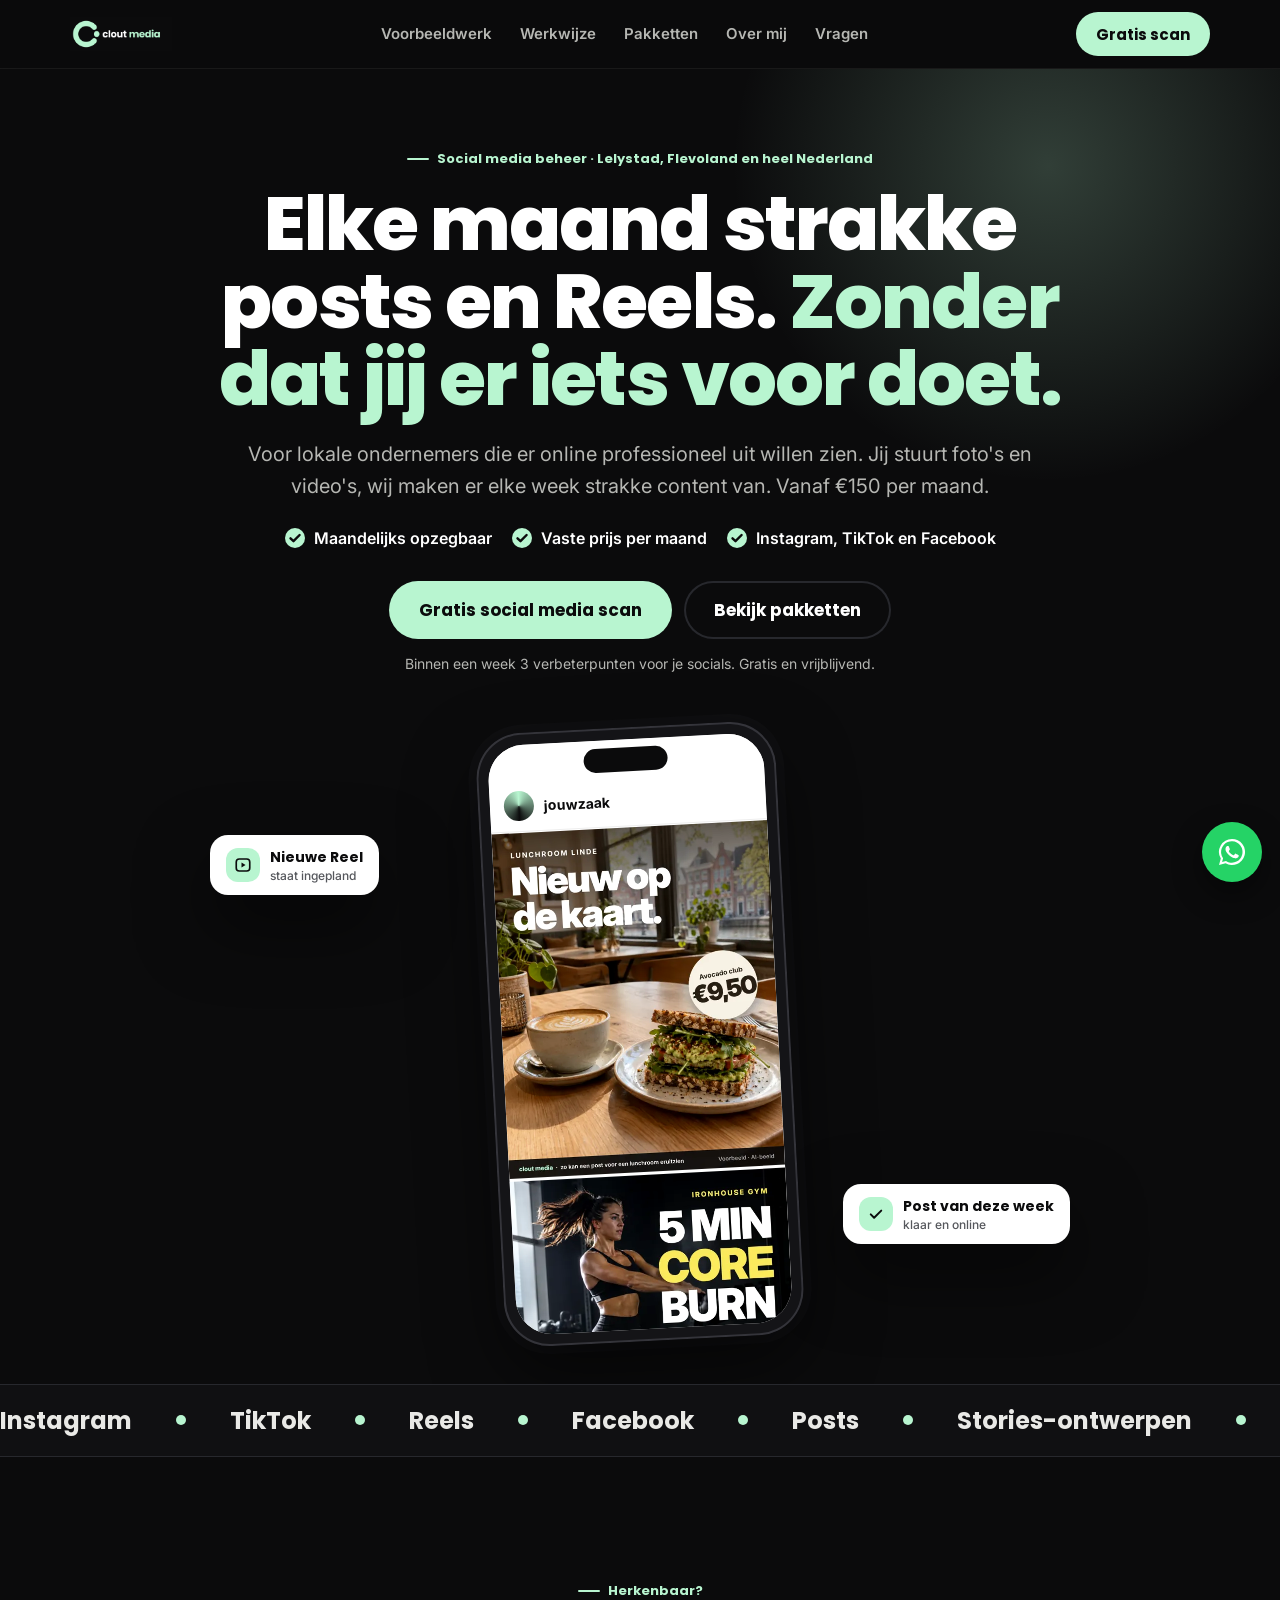
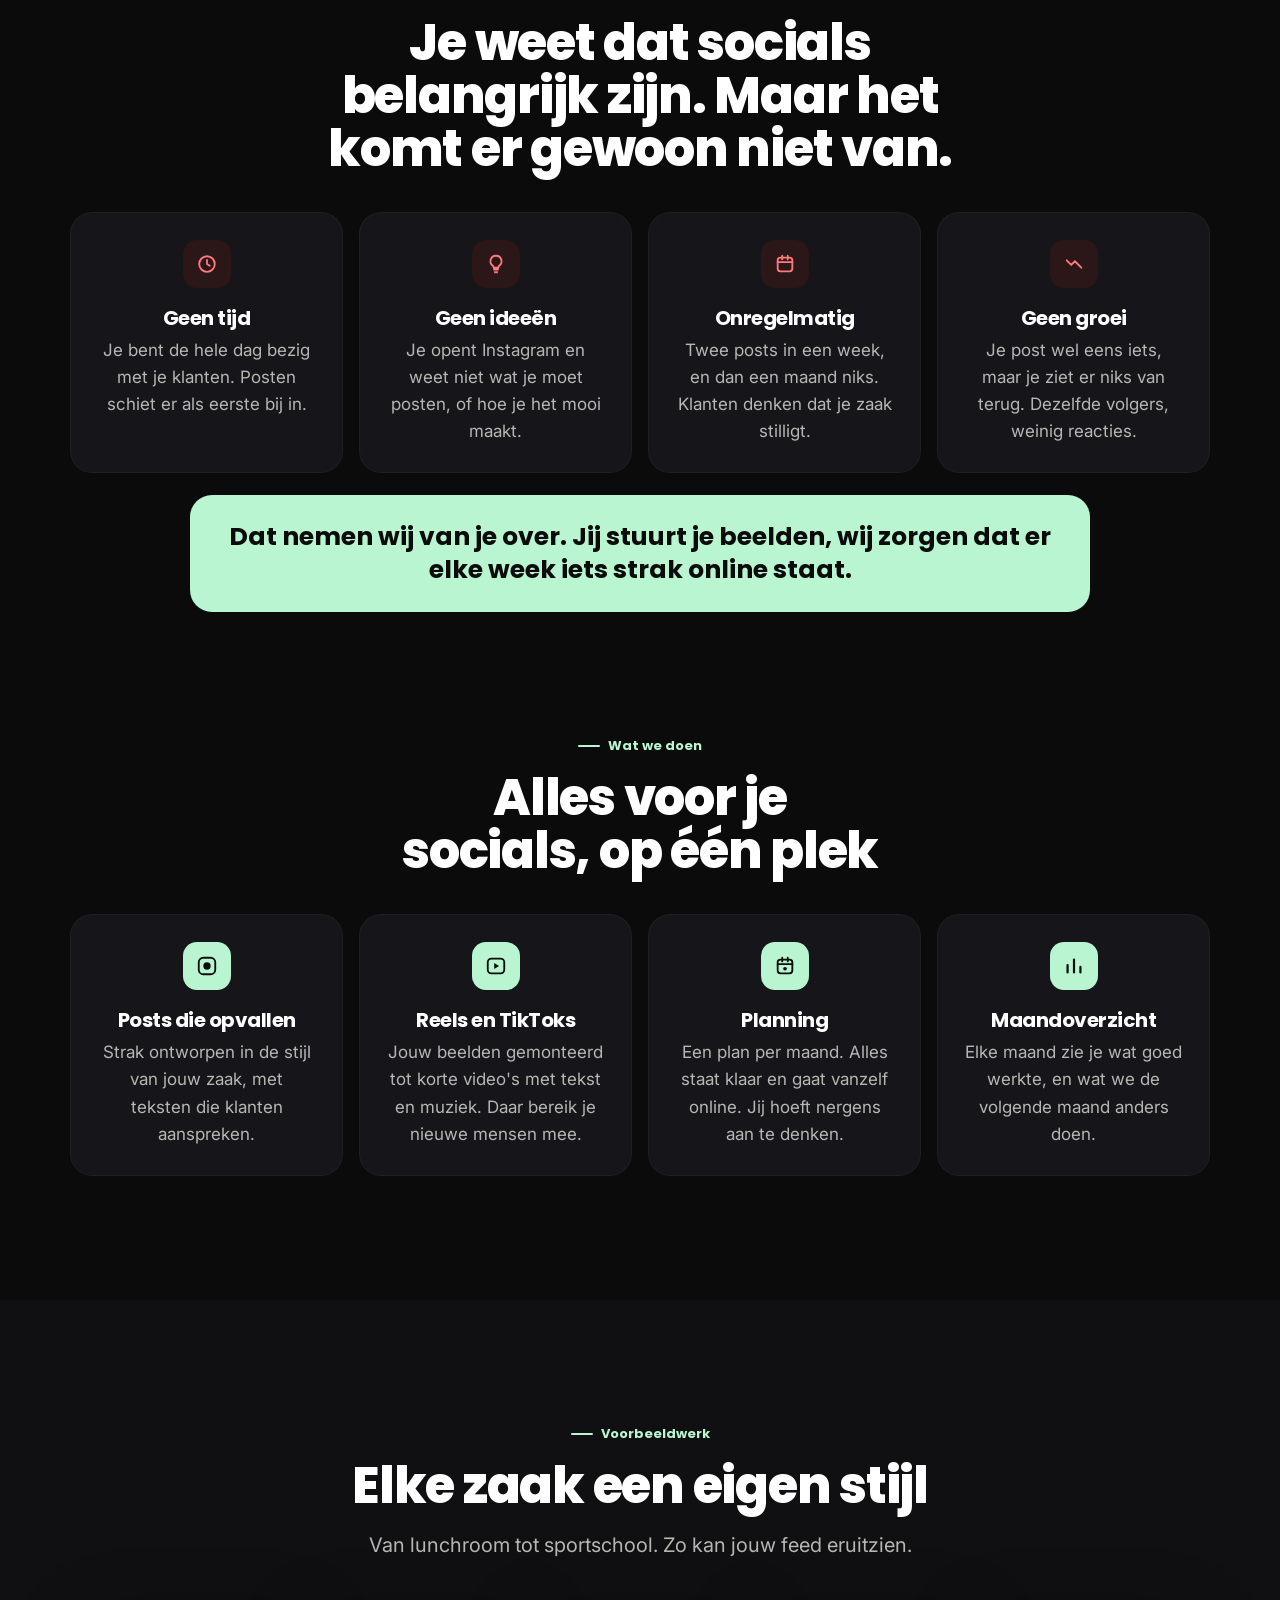
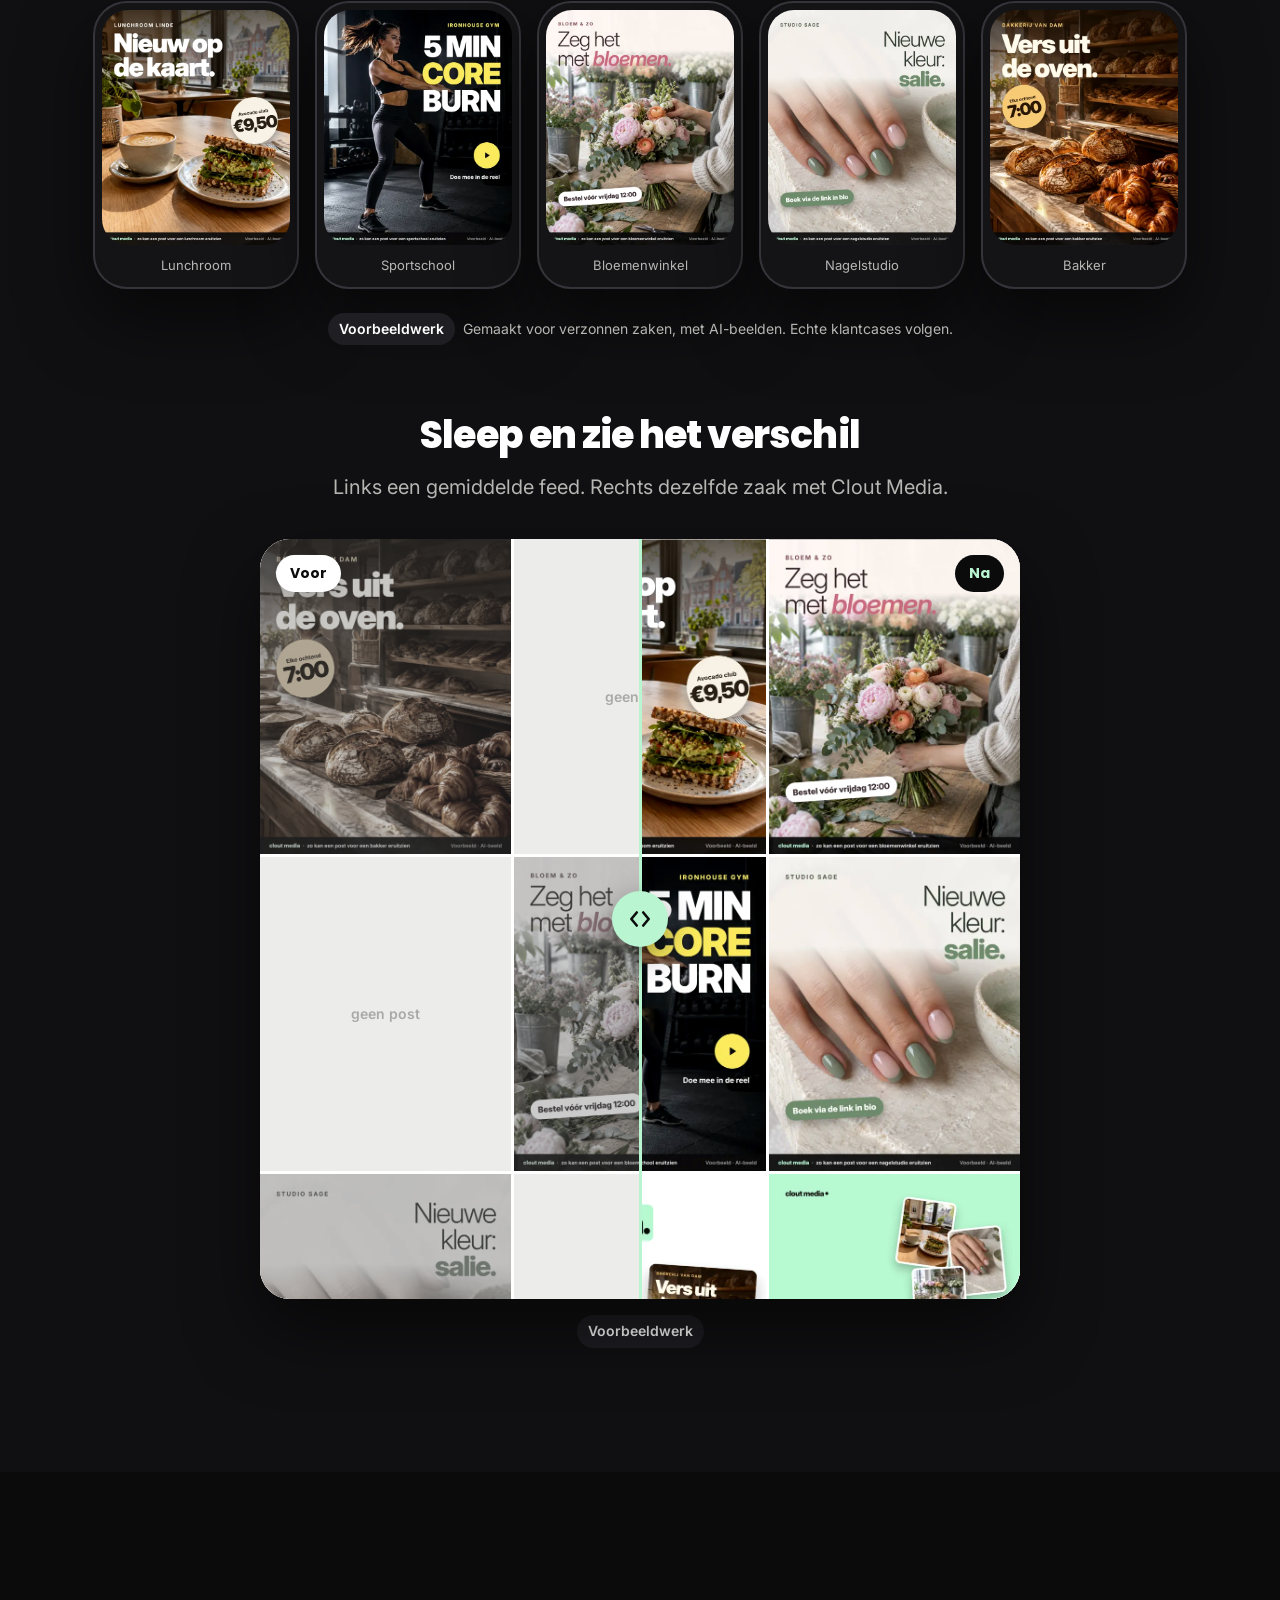
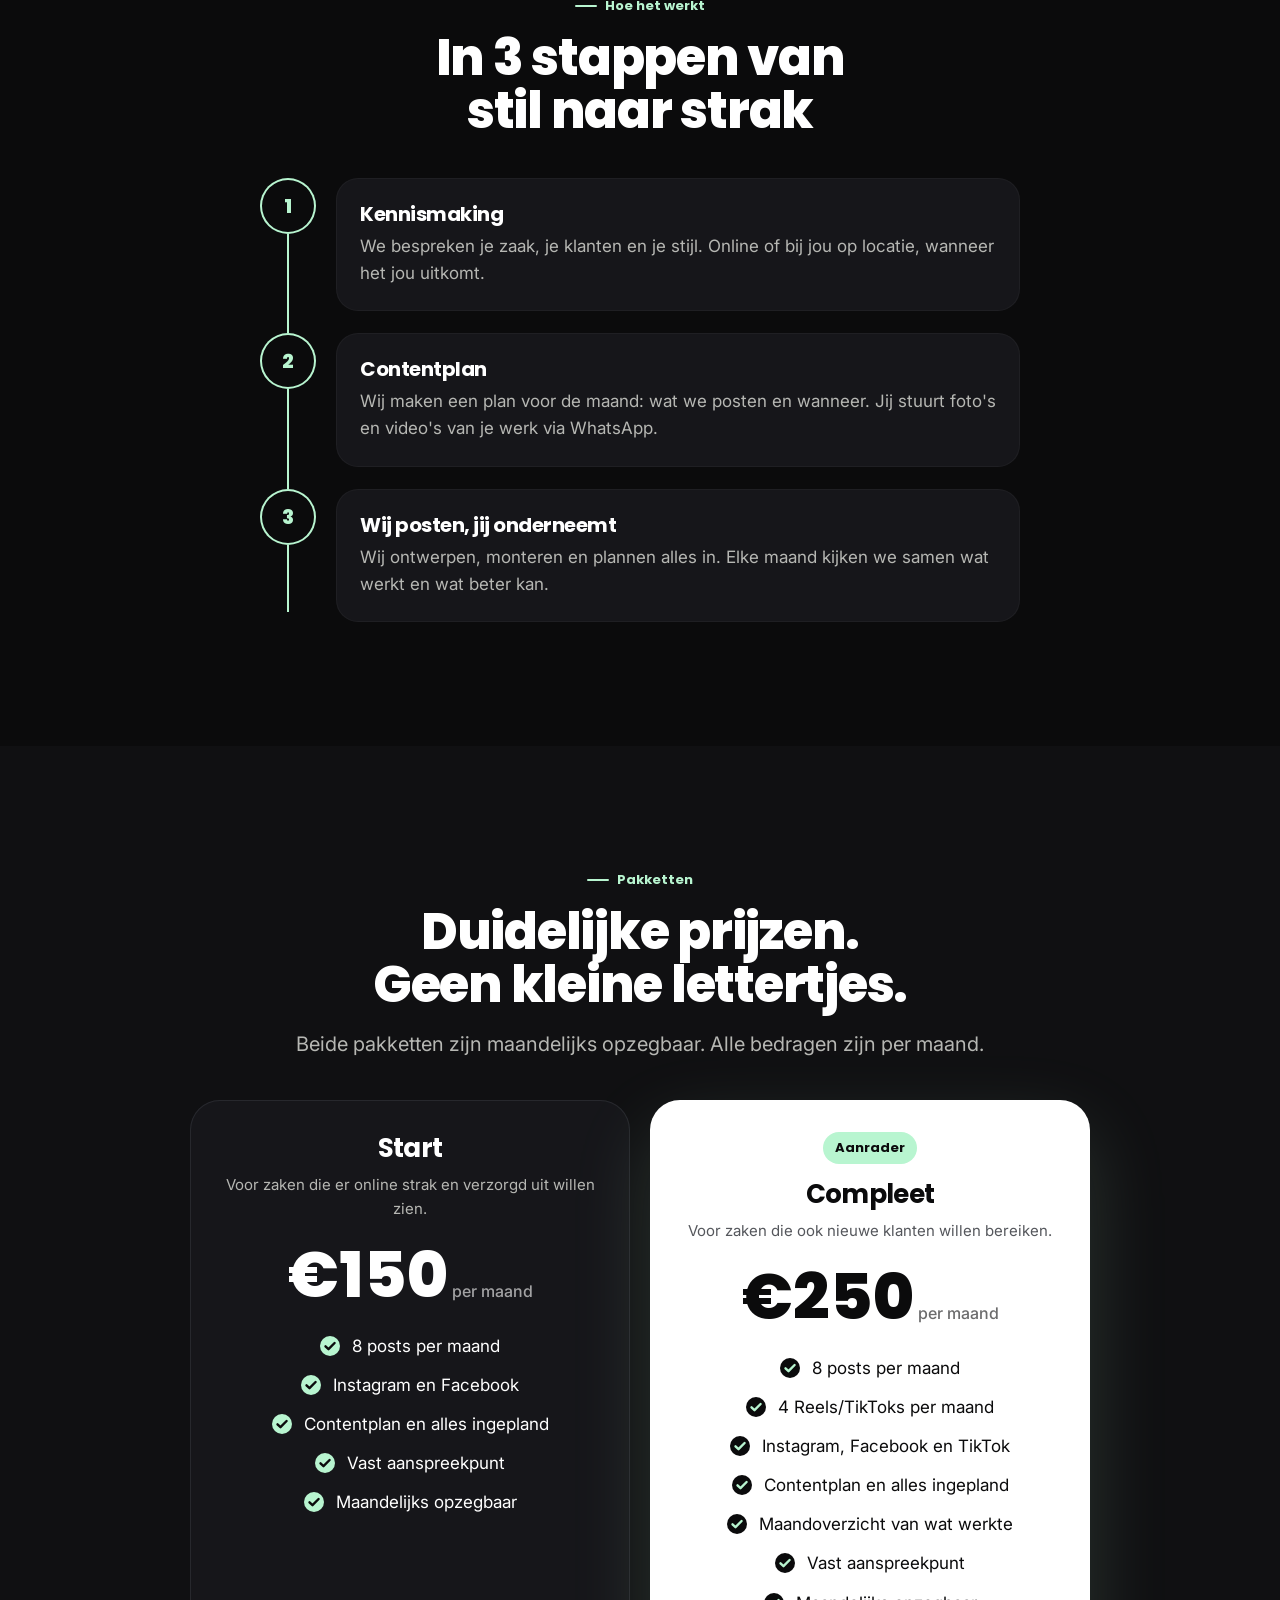
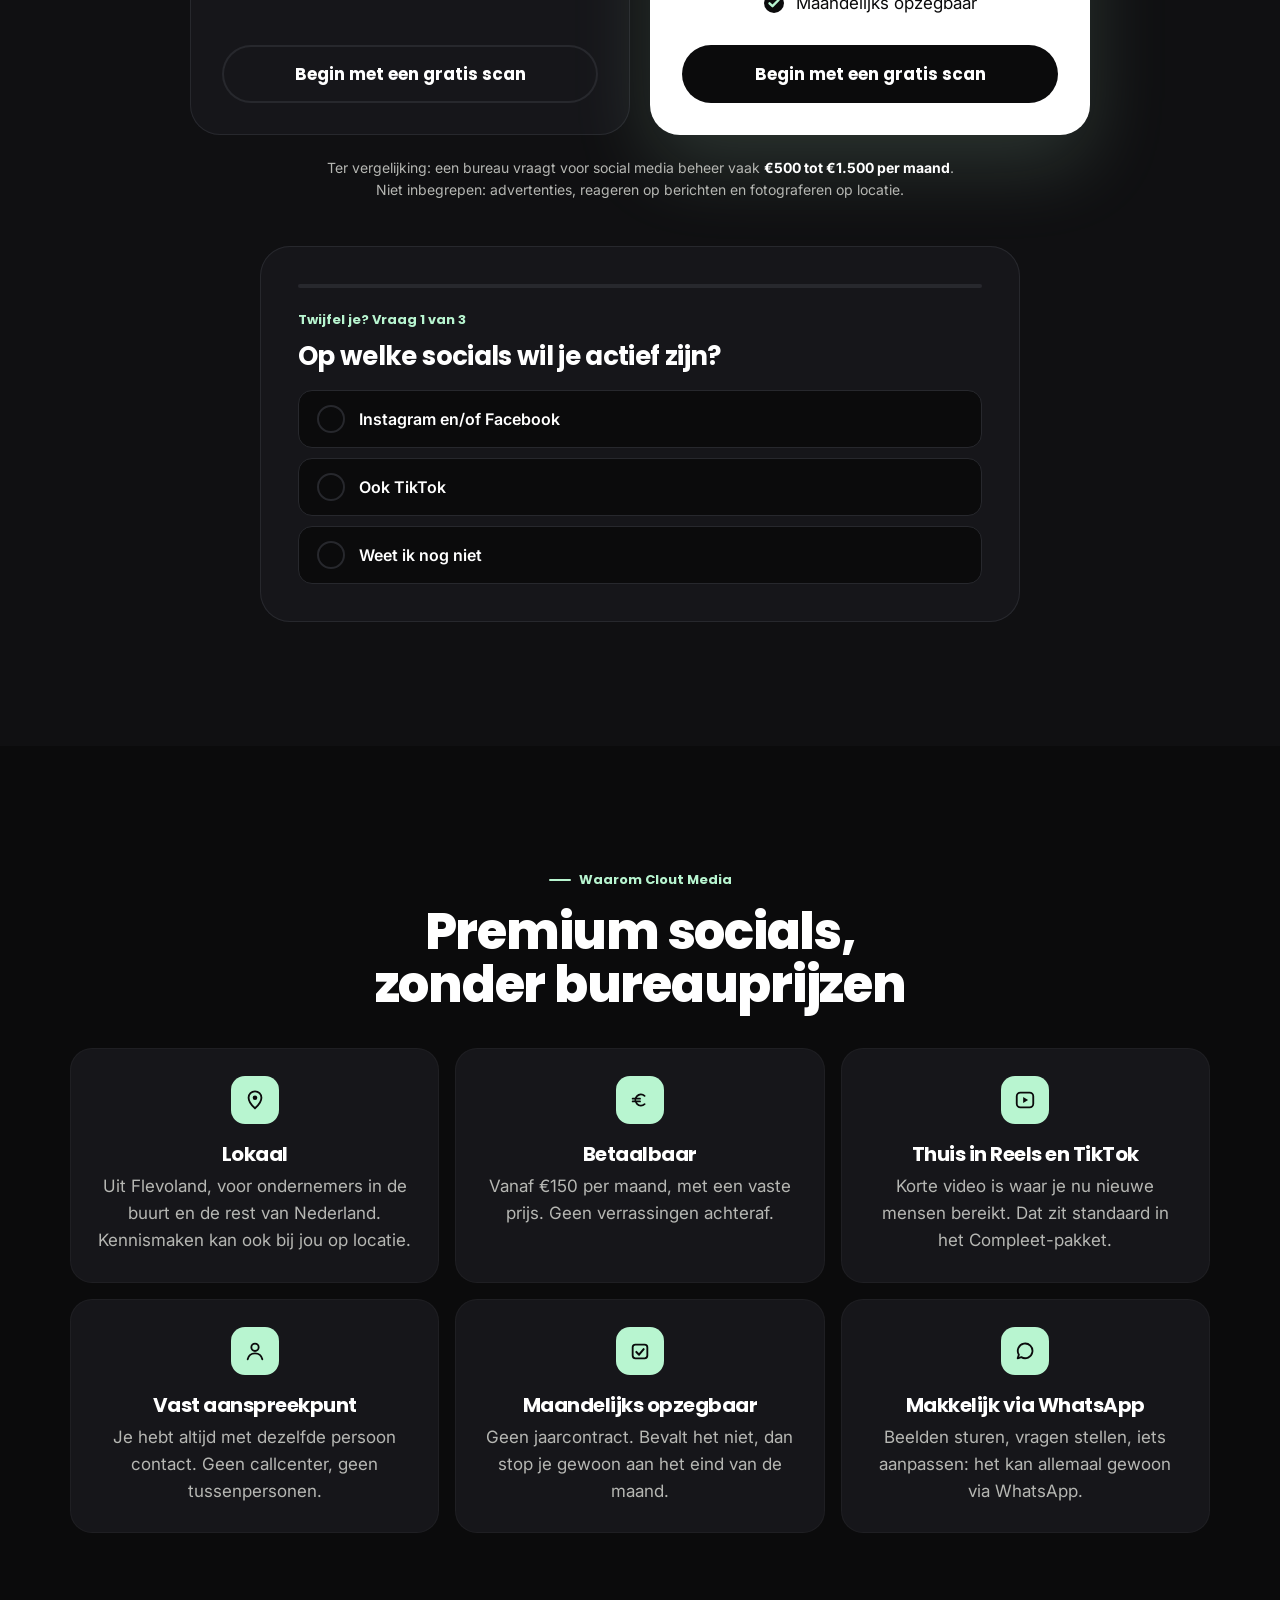
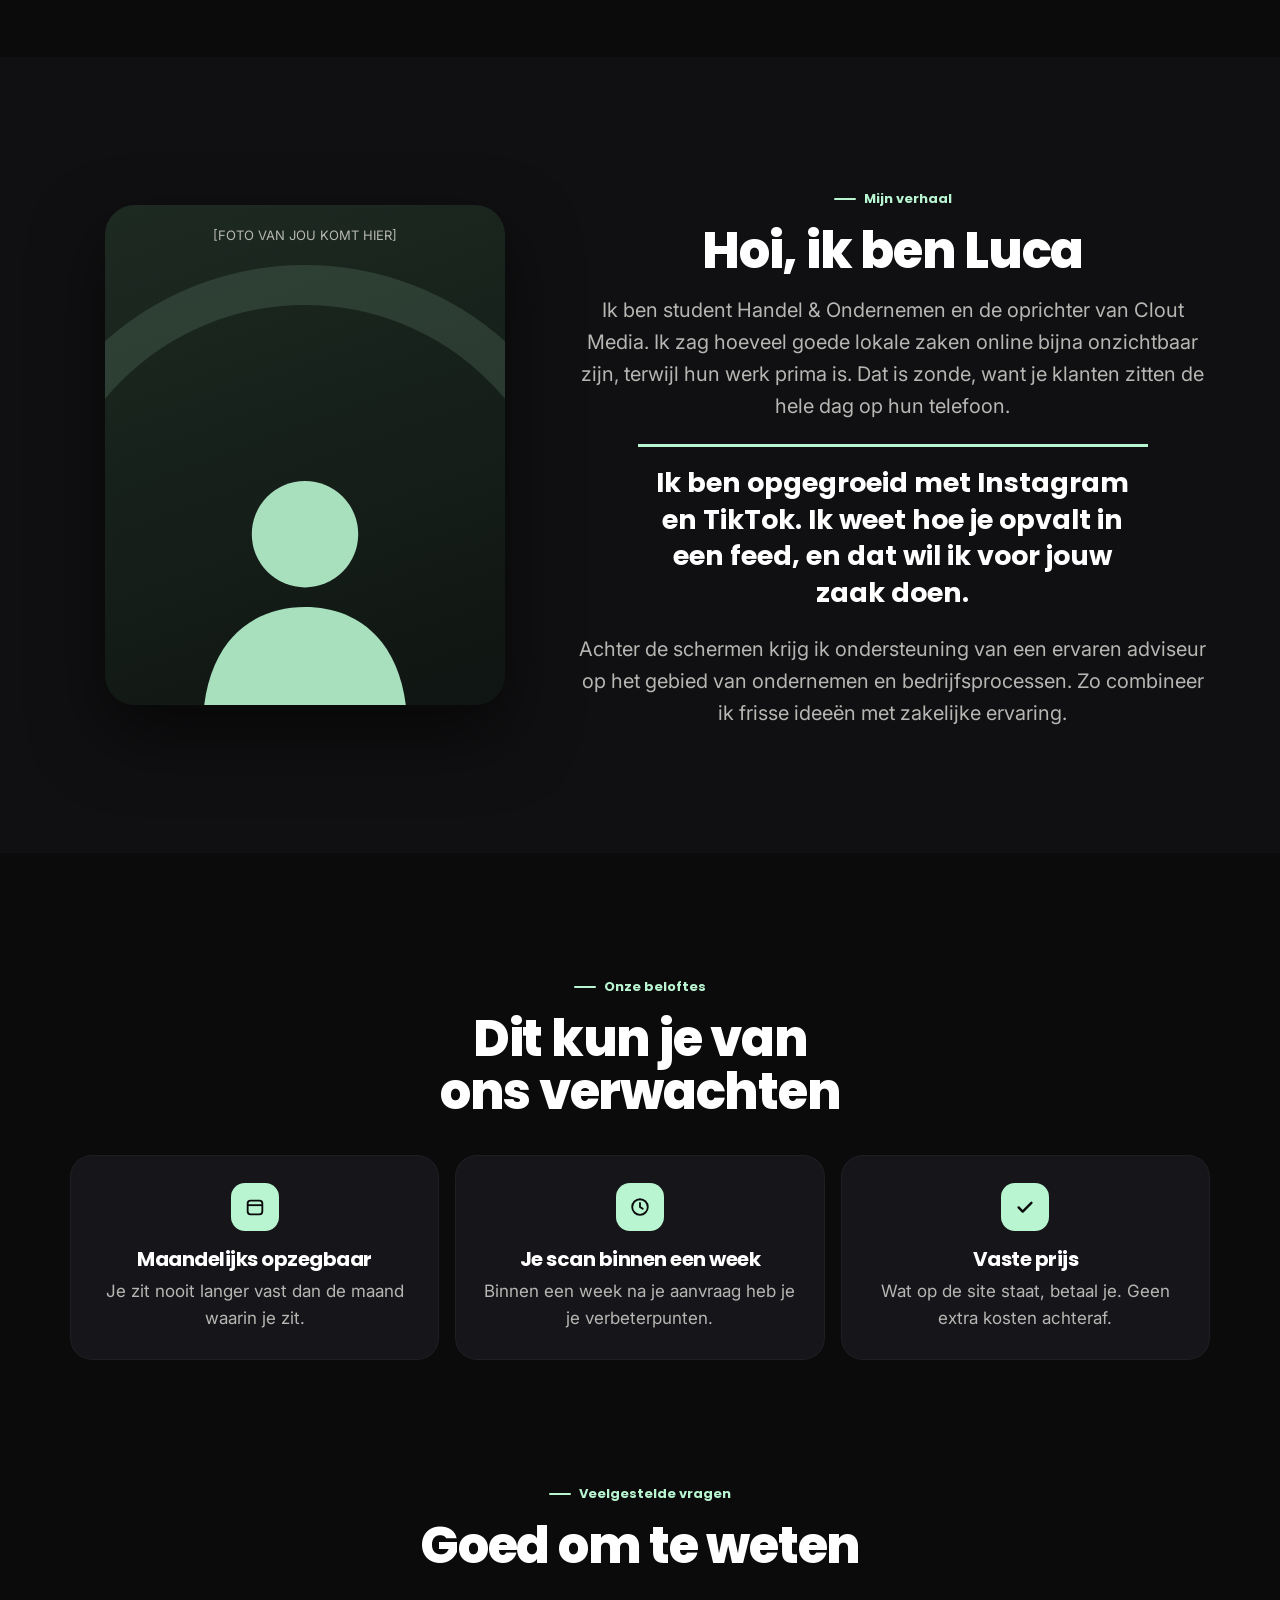
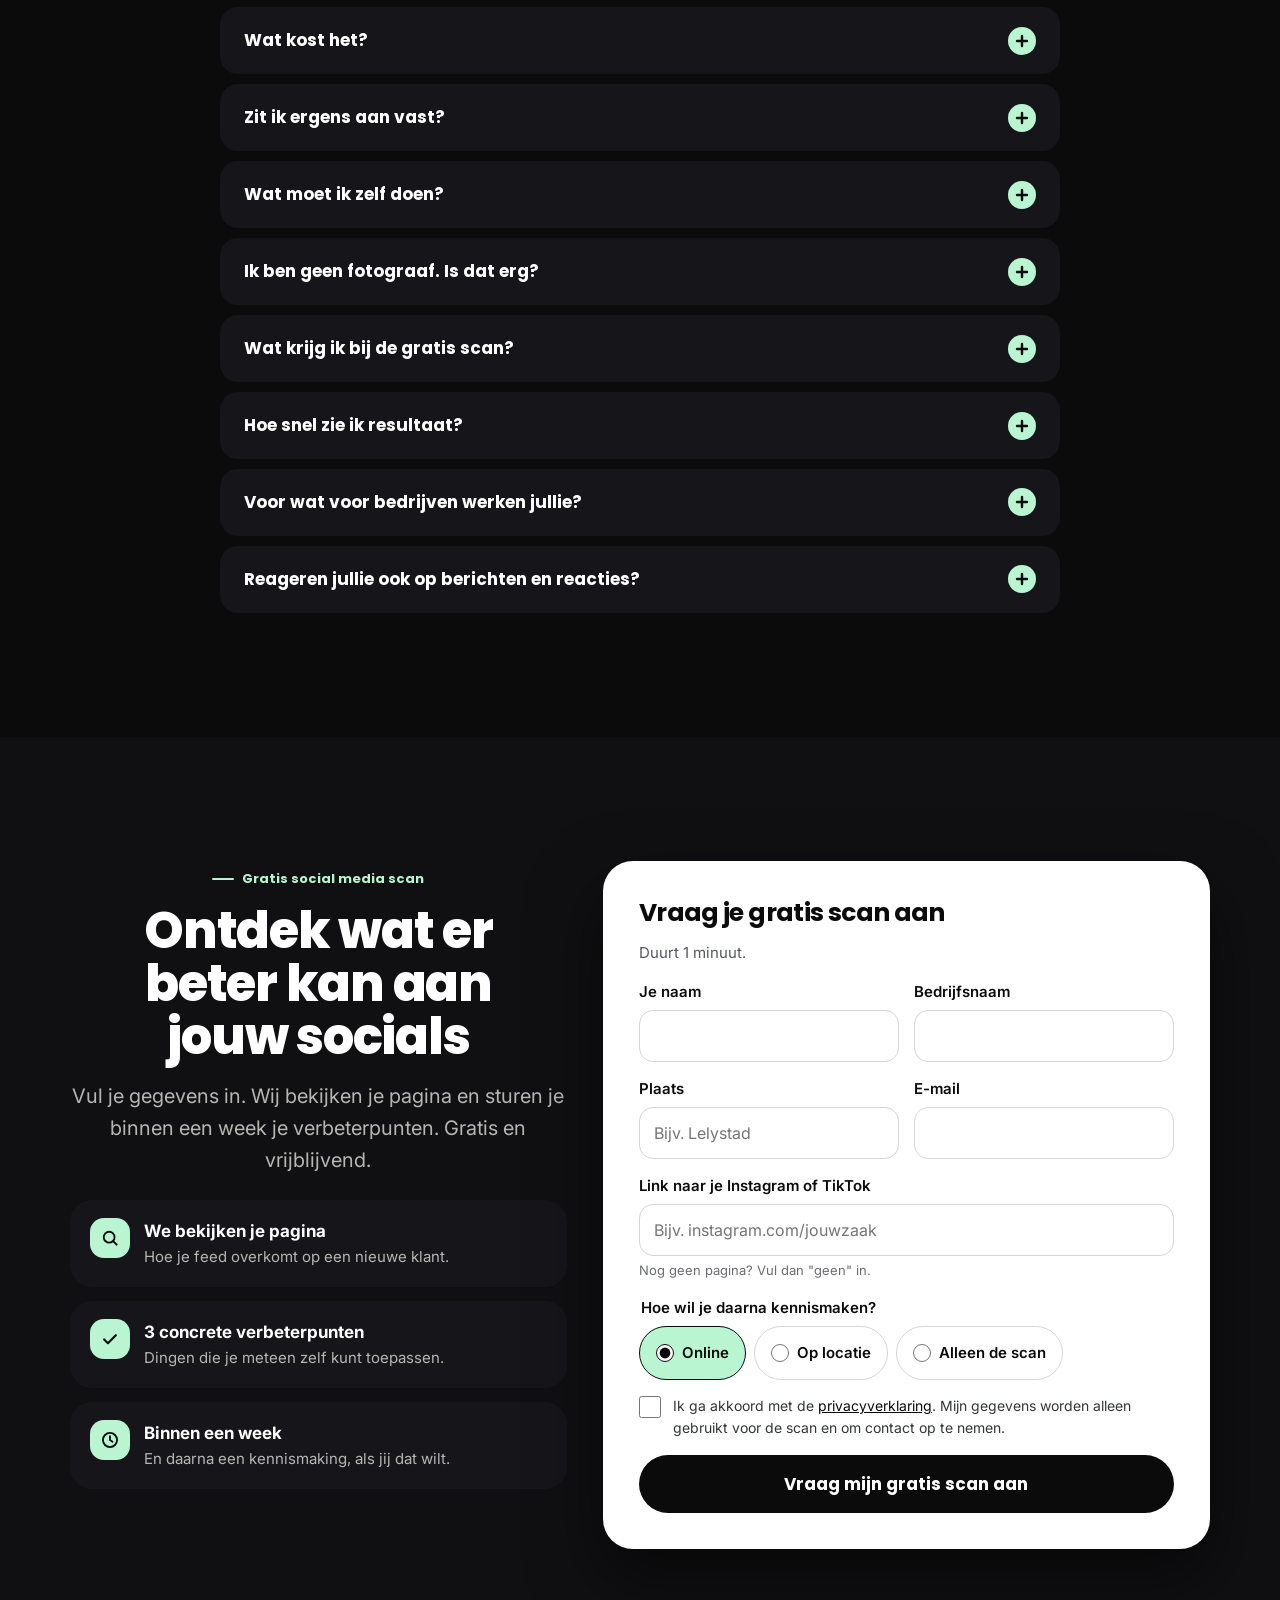
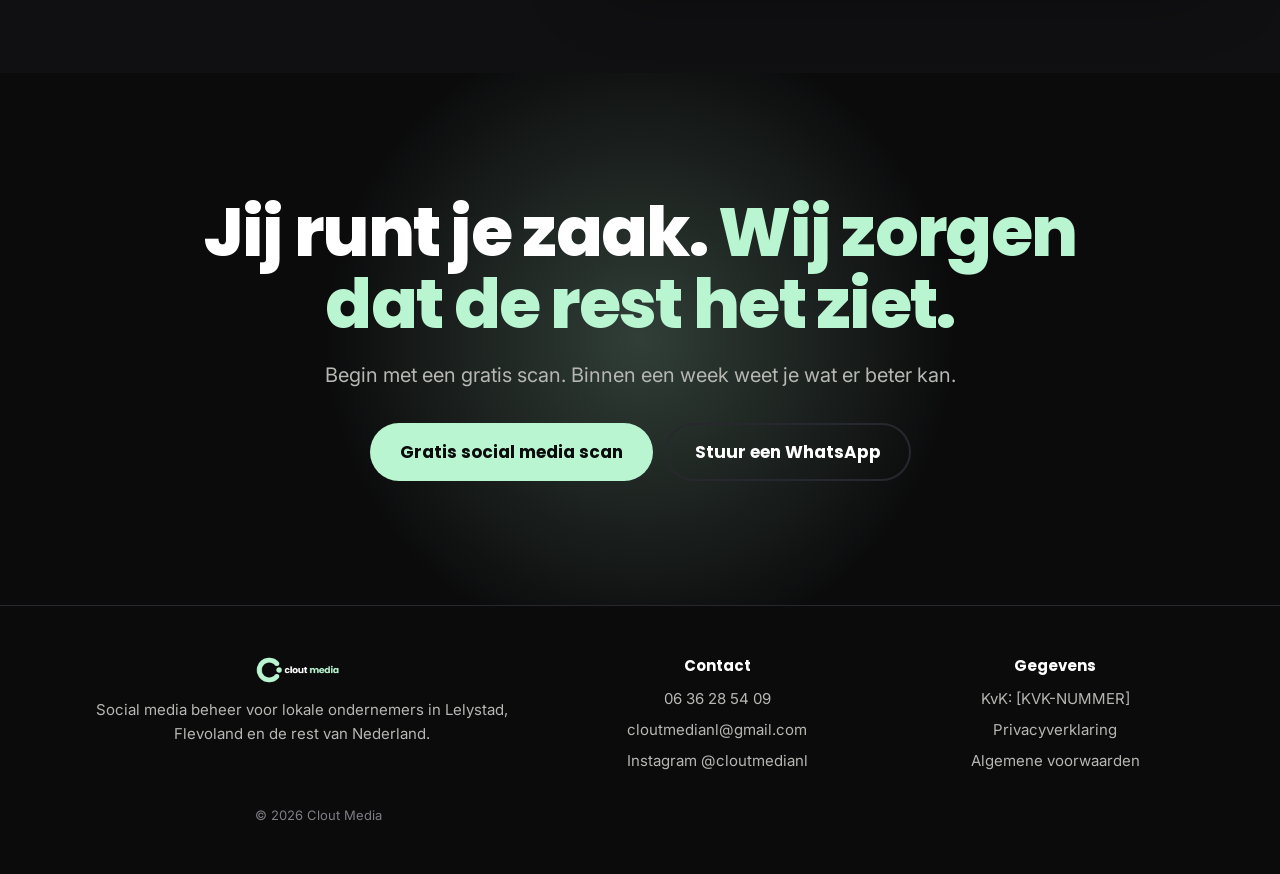
==== commit 3362da26: "Alle inhoud gecentreerd Co-Authored-By: Claude Opus 5.5 <noreply@anthropic.com> Claude-Session: http" ====
--- a/nieuw/index.html
+++ b/nieuw/index.html
@@ -279,6 +279,43 @@
 .dlg h2{font-size:28px}.dlg h3{margin-top:22px;font-size:18px}.dlg p,.dlg li{color:#33353a;font-size:16px}.dlg ul,.dlg ol{padding-left:22px}.dlg li{margin:4px 0}
 .close{position:sticky;top:0;float:right;background:#0b0b0c;color:#fff;border:0;width:44px;height:44px;border-radius:50%;font-size:22px;cursor:pointer;margin-left:12px}
 
+
+/* ===== alles netjes in het midden ===== */
+section>.wrap>.eyebrow,section>.wrap>h2,section>.wrap>.lead{display:block;text-align:center;margin-left:auto;margin-right:auto}
+section>.wrap>.eyebrow{display:flex;justify-content:center}
+section>.wrap>h2{max-width:22ch}
+section>.wrap>.lead{max-width:60ch}
+.grid,.plans,.timeline,.faq,.quiz{margin-left:auto;margin-right:auto}
+.grid .card{text-align:center}
+.grid .card .ico{margin-left:auto;margin-right:auto}
+.promise{flex-direction:column;align-items:center}
+.answer{text-align:center;max-width:900px;margin-left:auto;margin-right:auto}
+.plans{justify-content:center}
+.plan{text-align:center}
+.plan .badge{align-self:center}
+.check{justify-items:center}
+.check li{text-align:left}
+.small{text-align:center;max-width:70ch;margin-left:auto;margin-right:auto}
+.timeline{max-width:760px}
+.story>div:last-child{text-align:center}
+.story .eyebrow{justify-content:center;width:100%}
+.story .lead{margin-left:auto;margin-right:auto}
+.quote{border-left:0;padding-left:0;border-top:3px solid var(--mint);padding-top:18px;max-width:30ch;margin-left:auto;margin-right:auto}
+.scan>div:first-child{text-align:center}
+.scan>div:first-child .eyebrow{justify-content:center;width:100%}
+.scan>div:first-child .lead{margin-left:auto;margin-right:auto}
+.gets li{text-align:left}
+.hero-grid>div:first-child{text-align:center}
+.hero .eyebrow{justify-content:center;width:100%}
+.hero .lead{margin-left:auto;margin-right:auto}
+.ticks,.hero .btns{justify-content:center}
+.foot{text-align:center}
+.foot img{margin-left:auto;margin-right:auto}
+.foot p{margin-left:auto;margin-right:auto}
+.copy{text-align:center}
+.tag,.hero .note{max-width:none;margin-left:auto;margin-right:auto;text-align:center}
+@media(min-width:960px){.hero-grid{grid-template-columns:1fr;max-width:900px;margin:0 auto}.stage{height:620px}}
+
 /* één look voor alle beelden */
 .look{filter:saturate(1.05) contrast(1.03)}
 
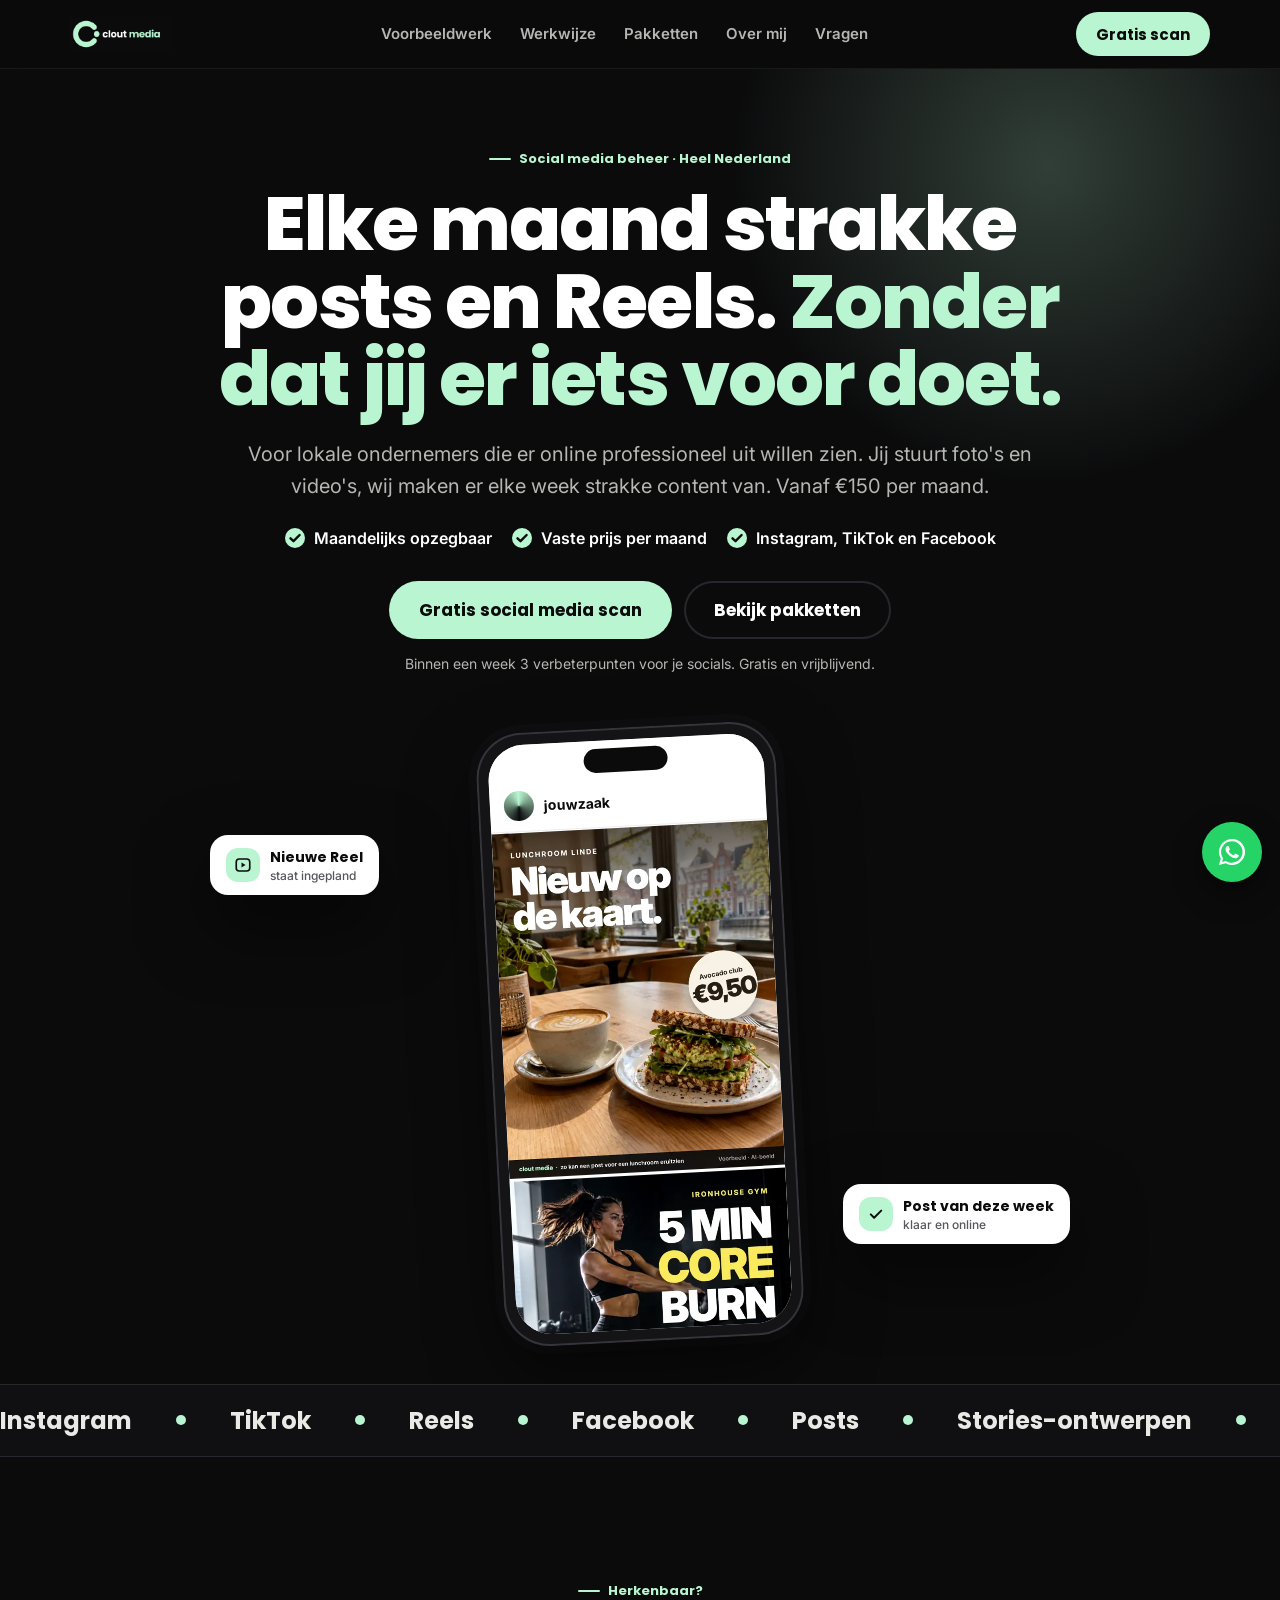
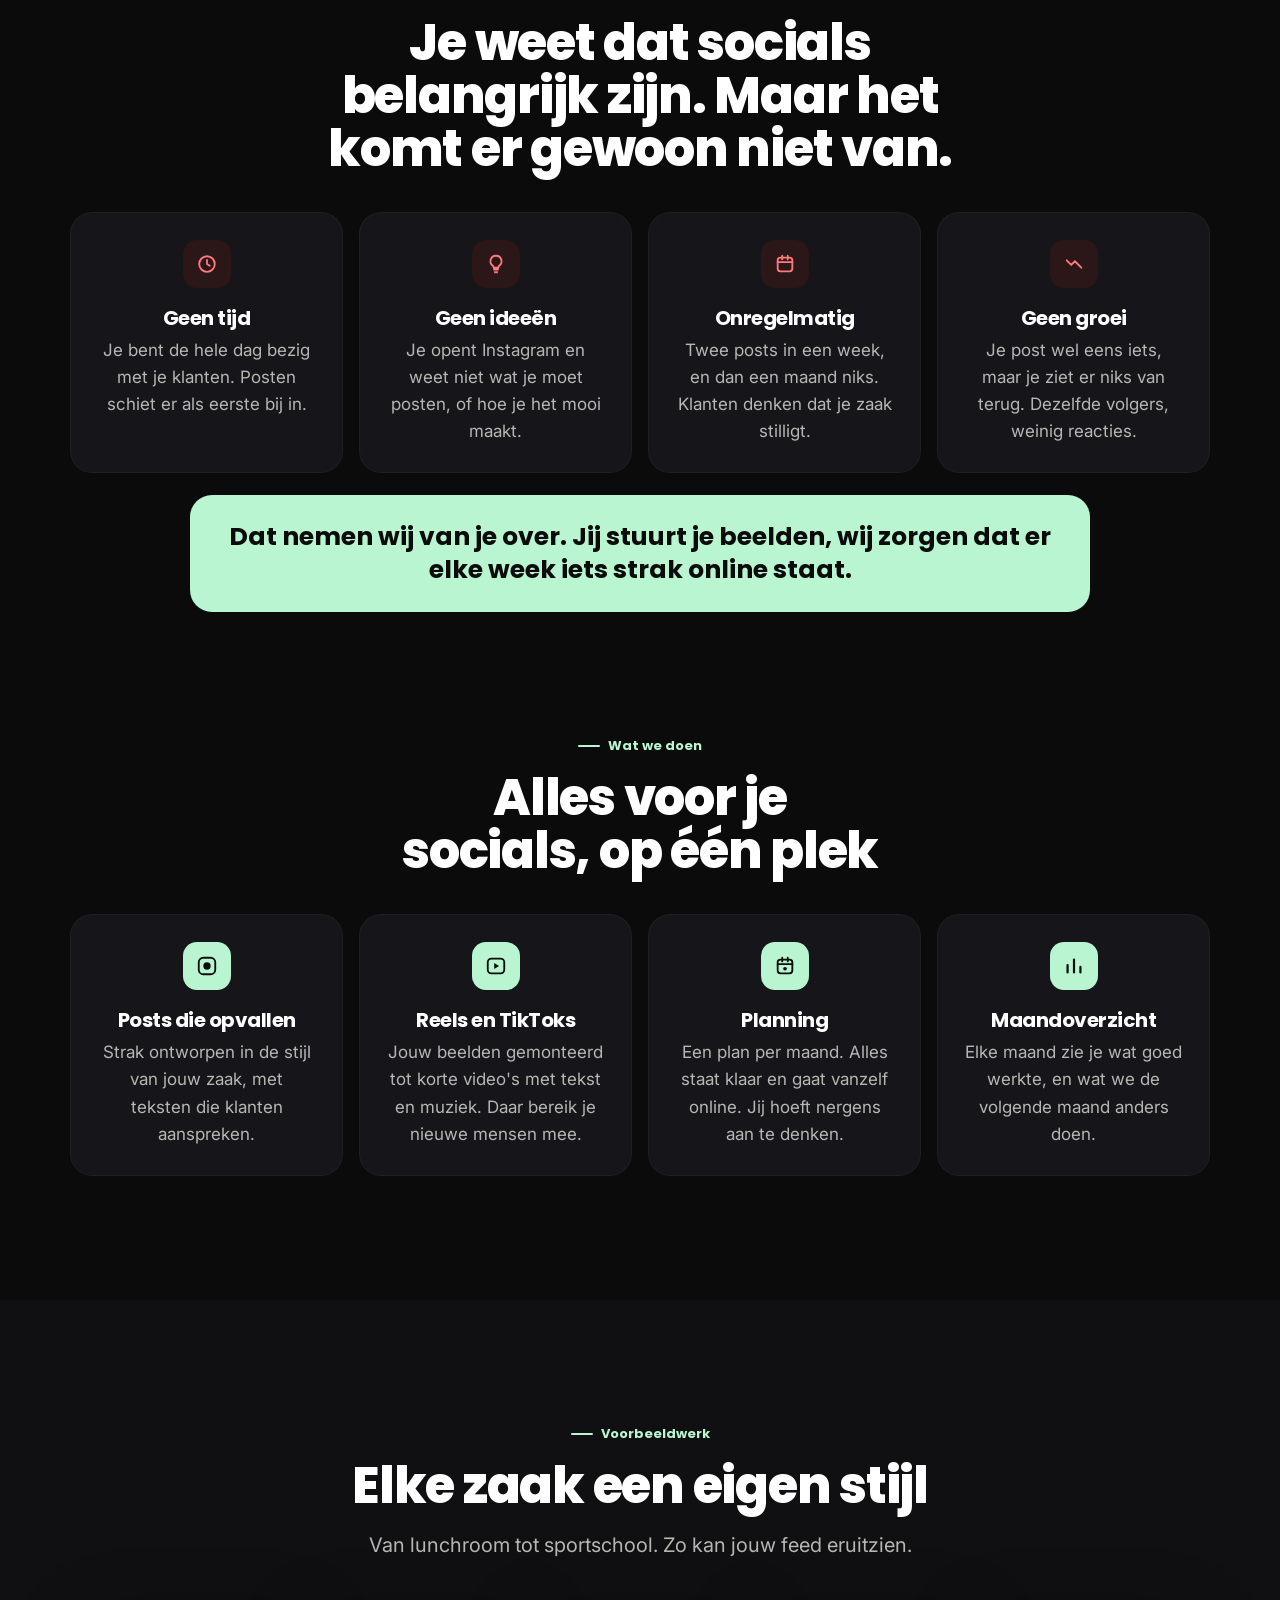
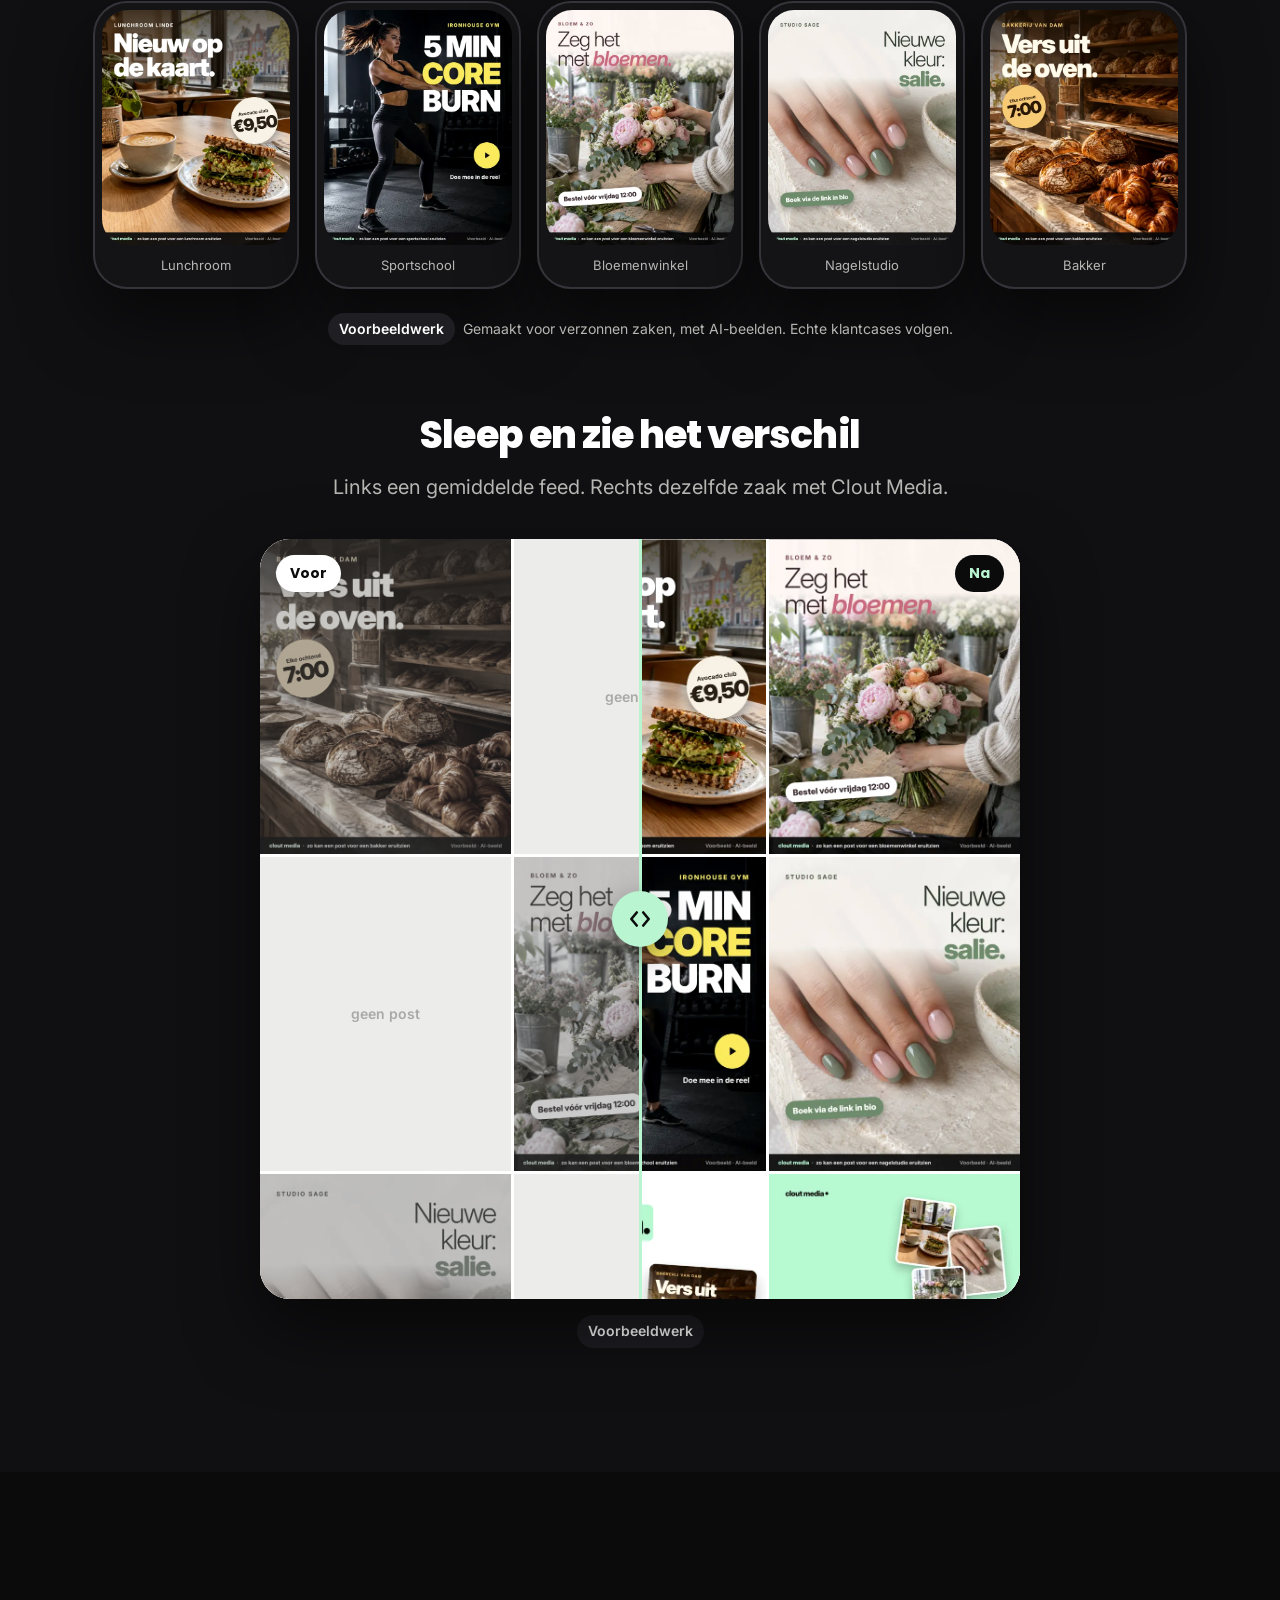
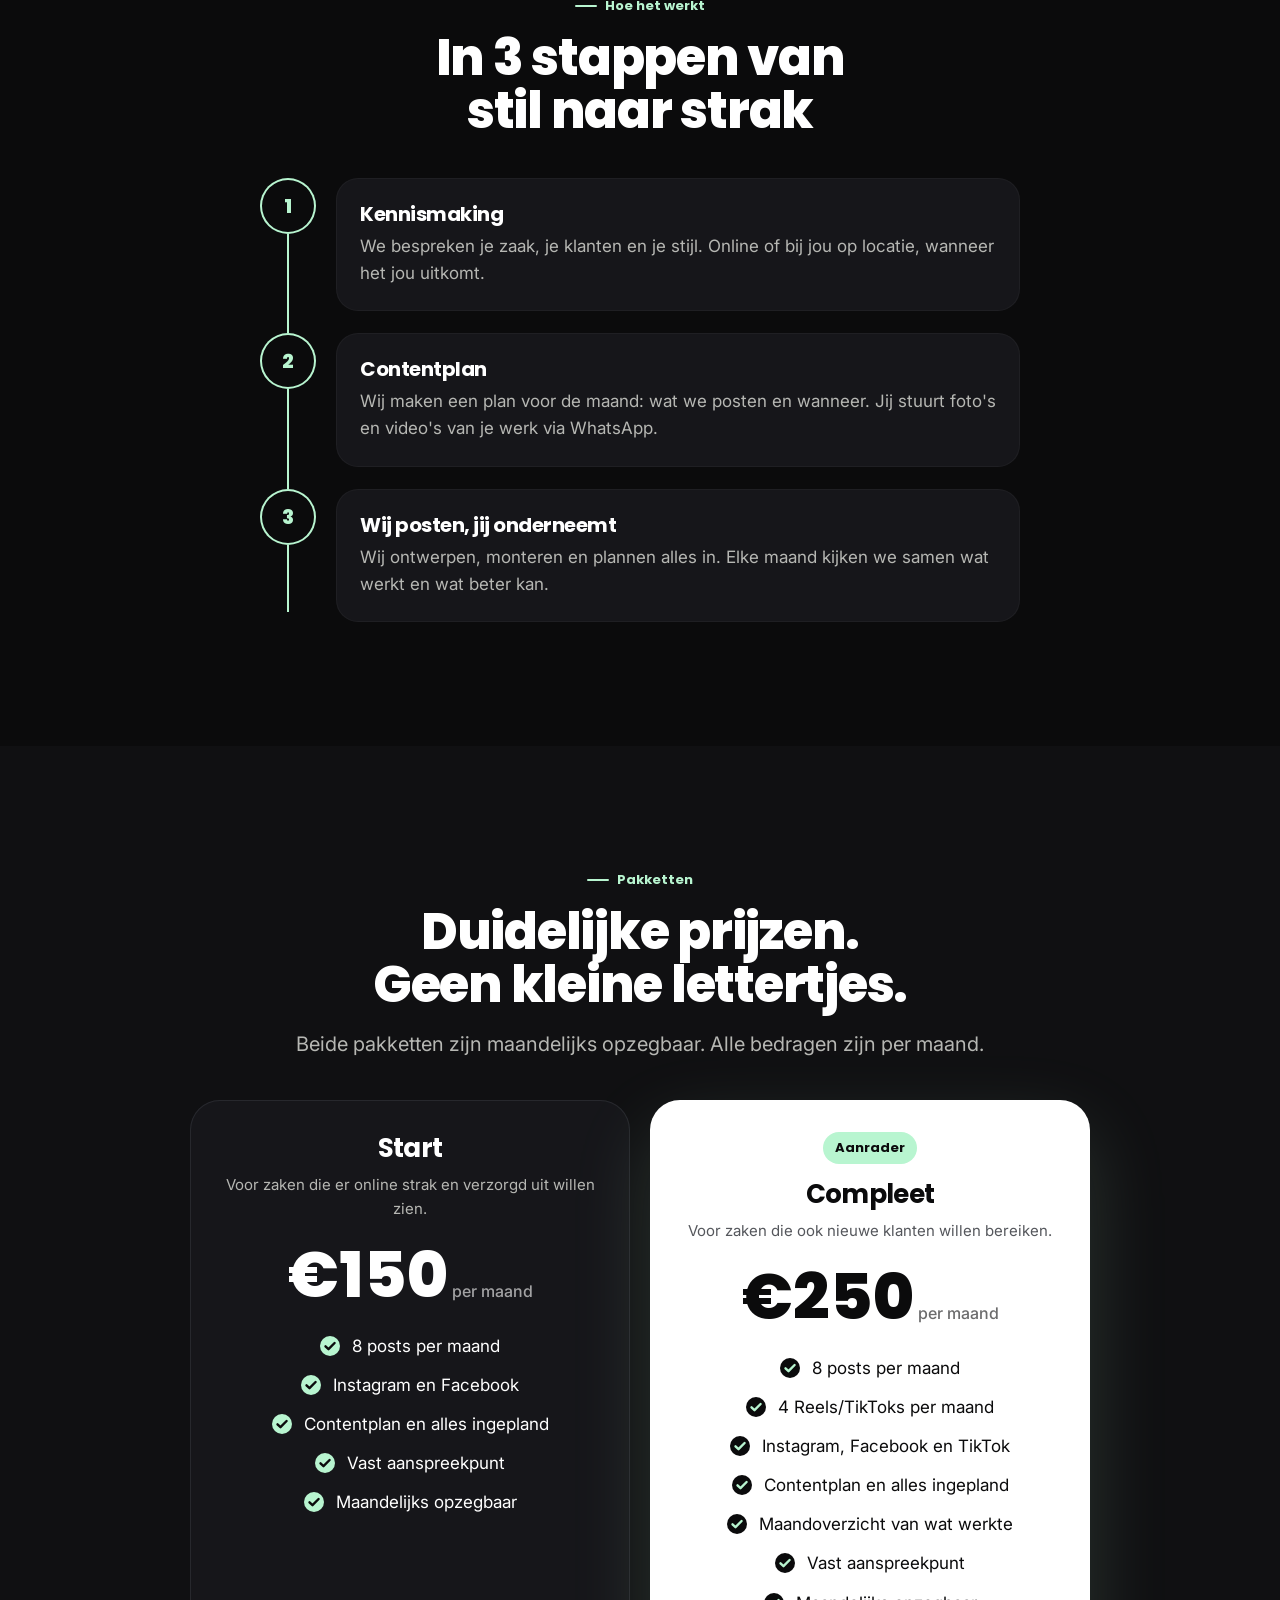
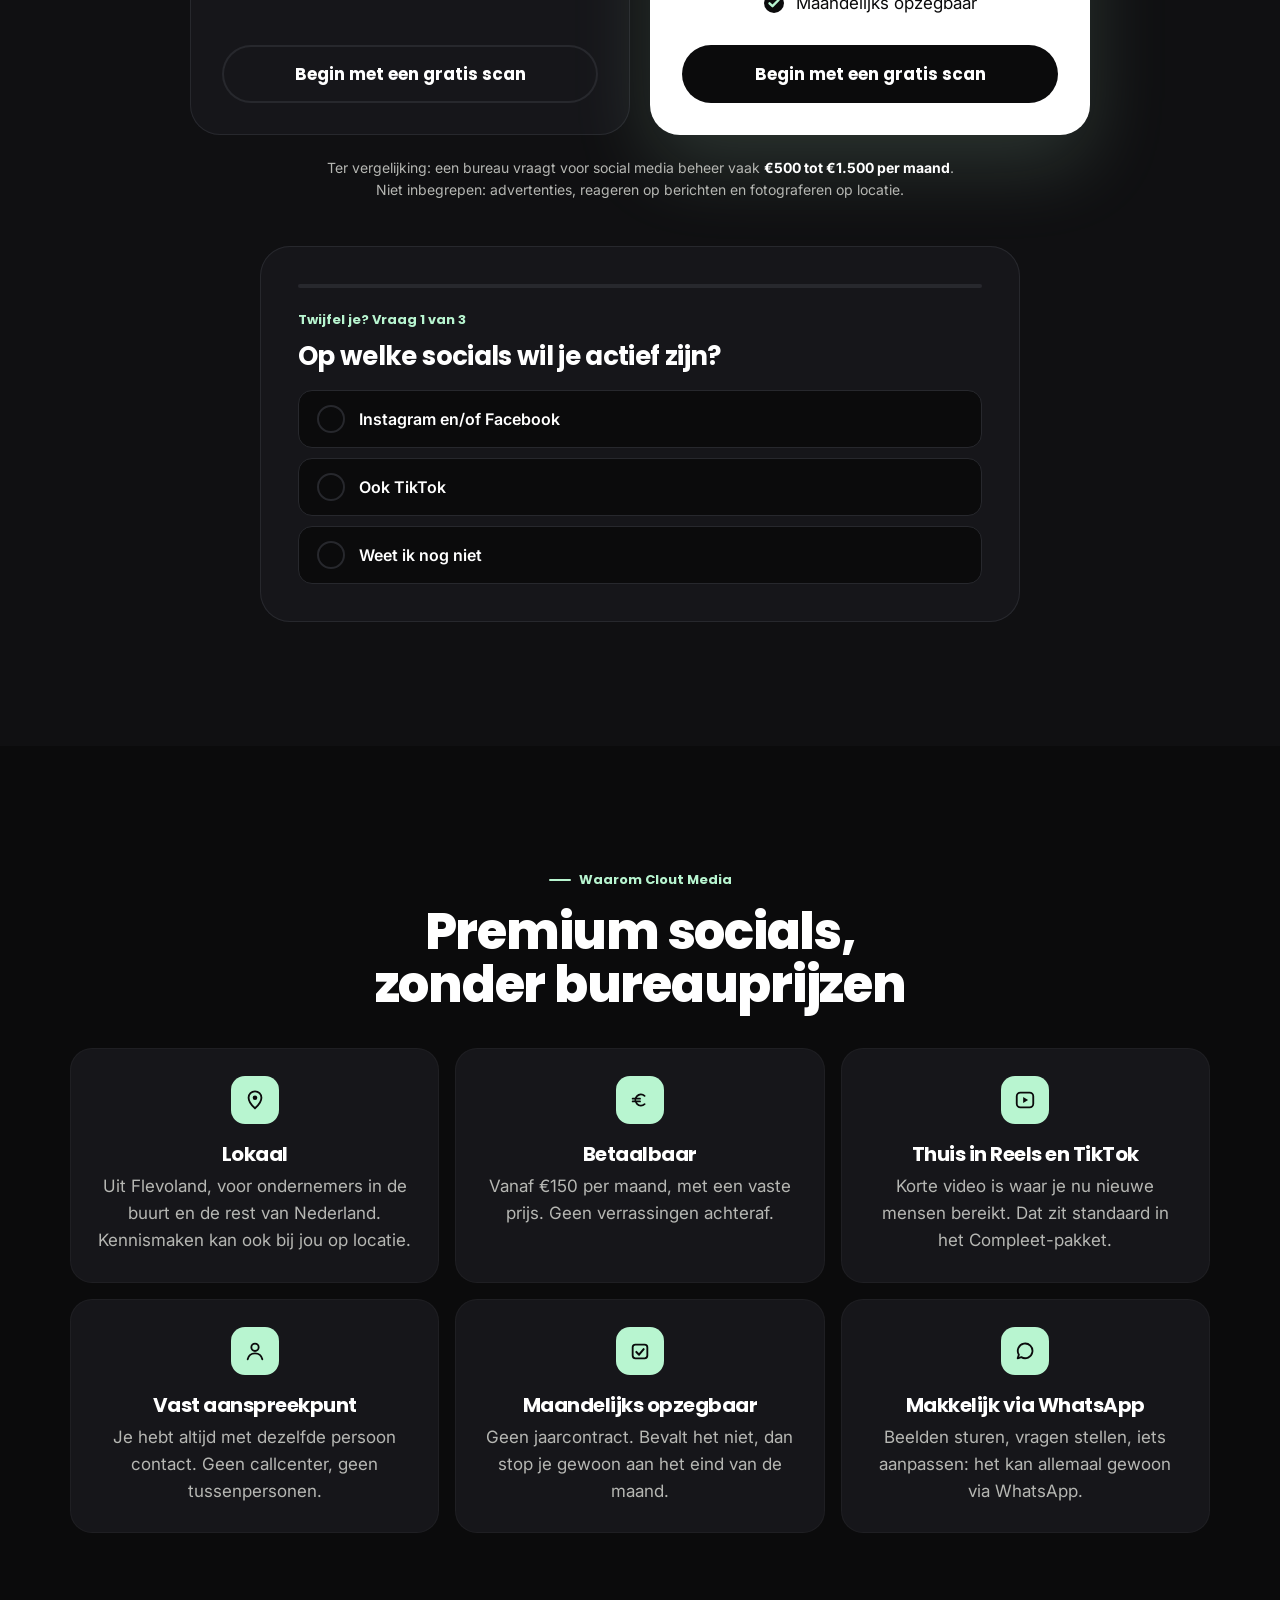
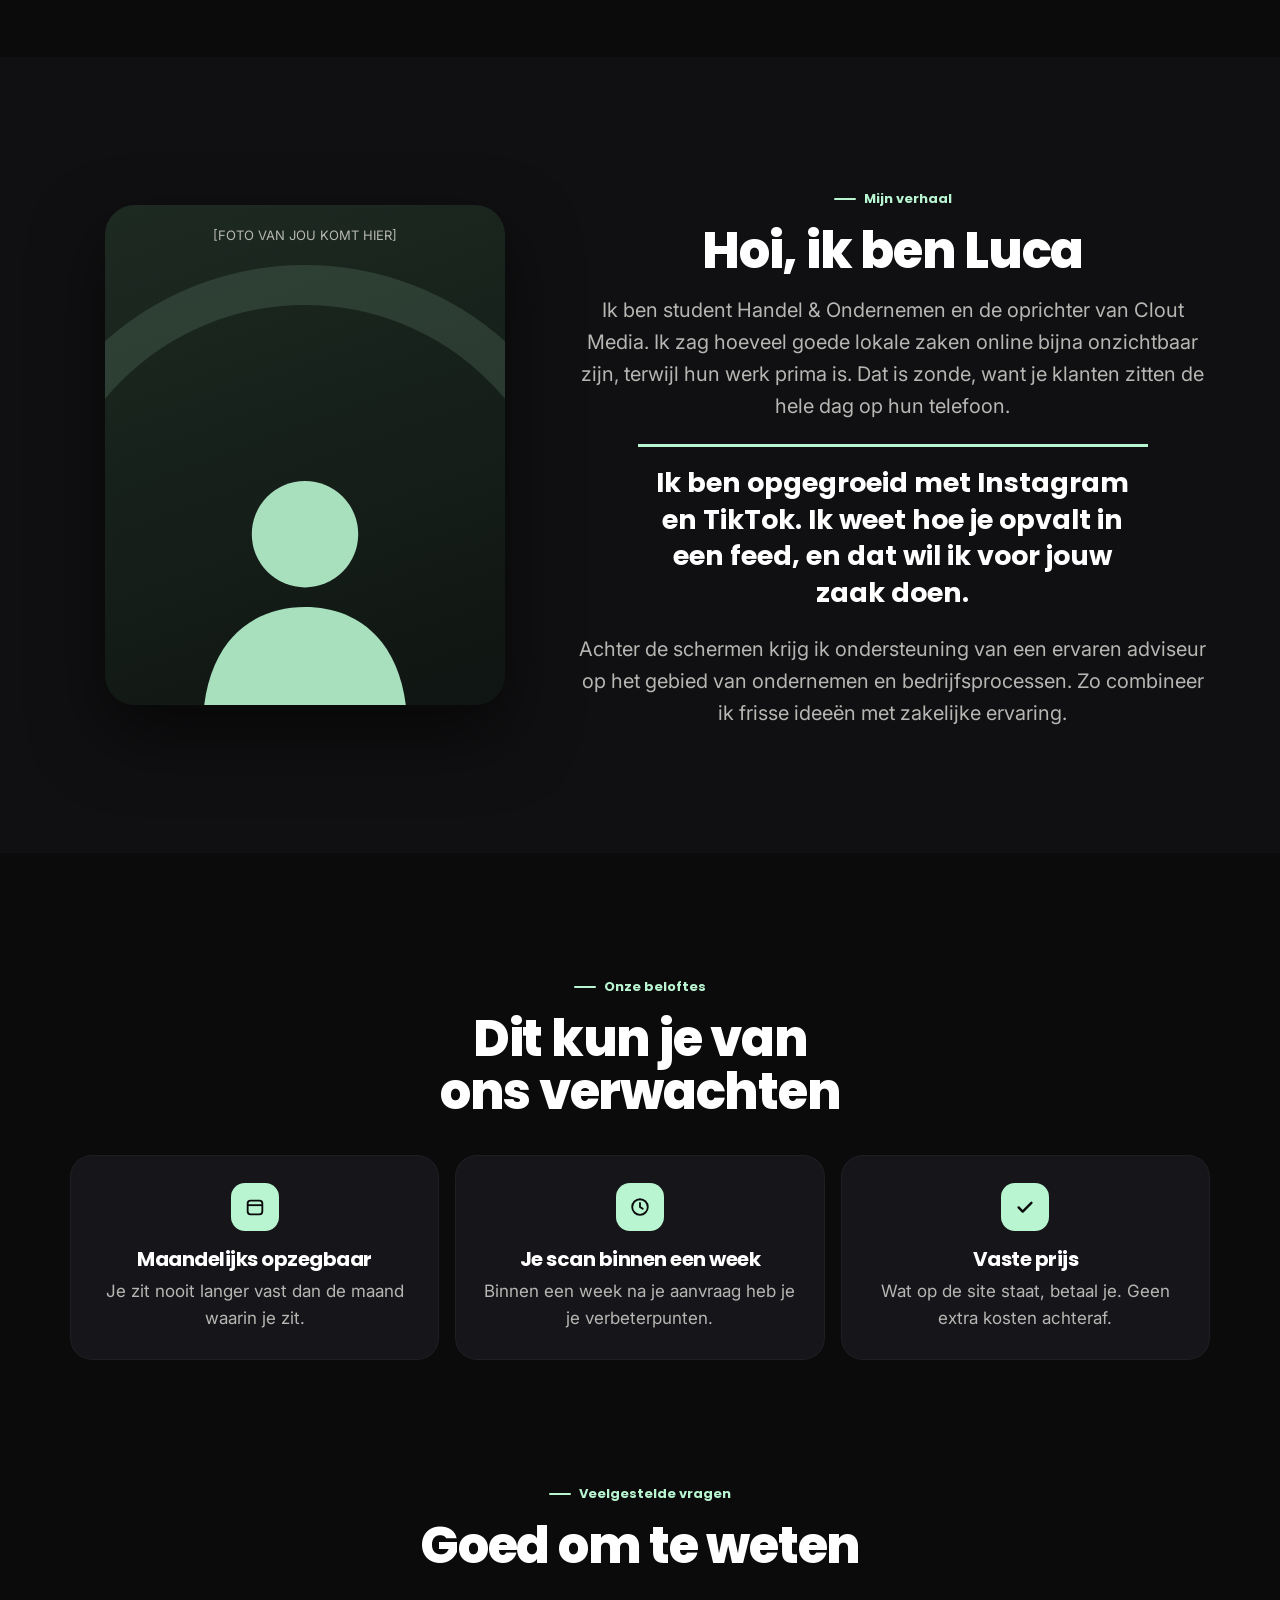
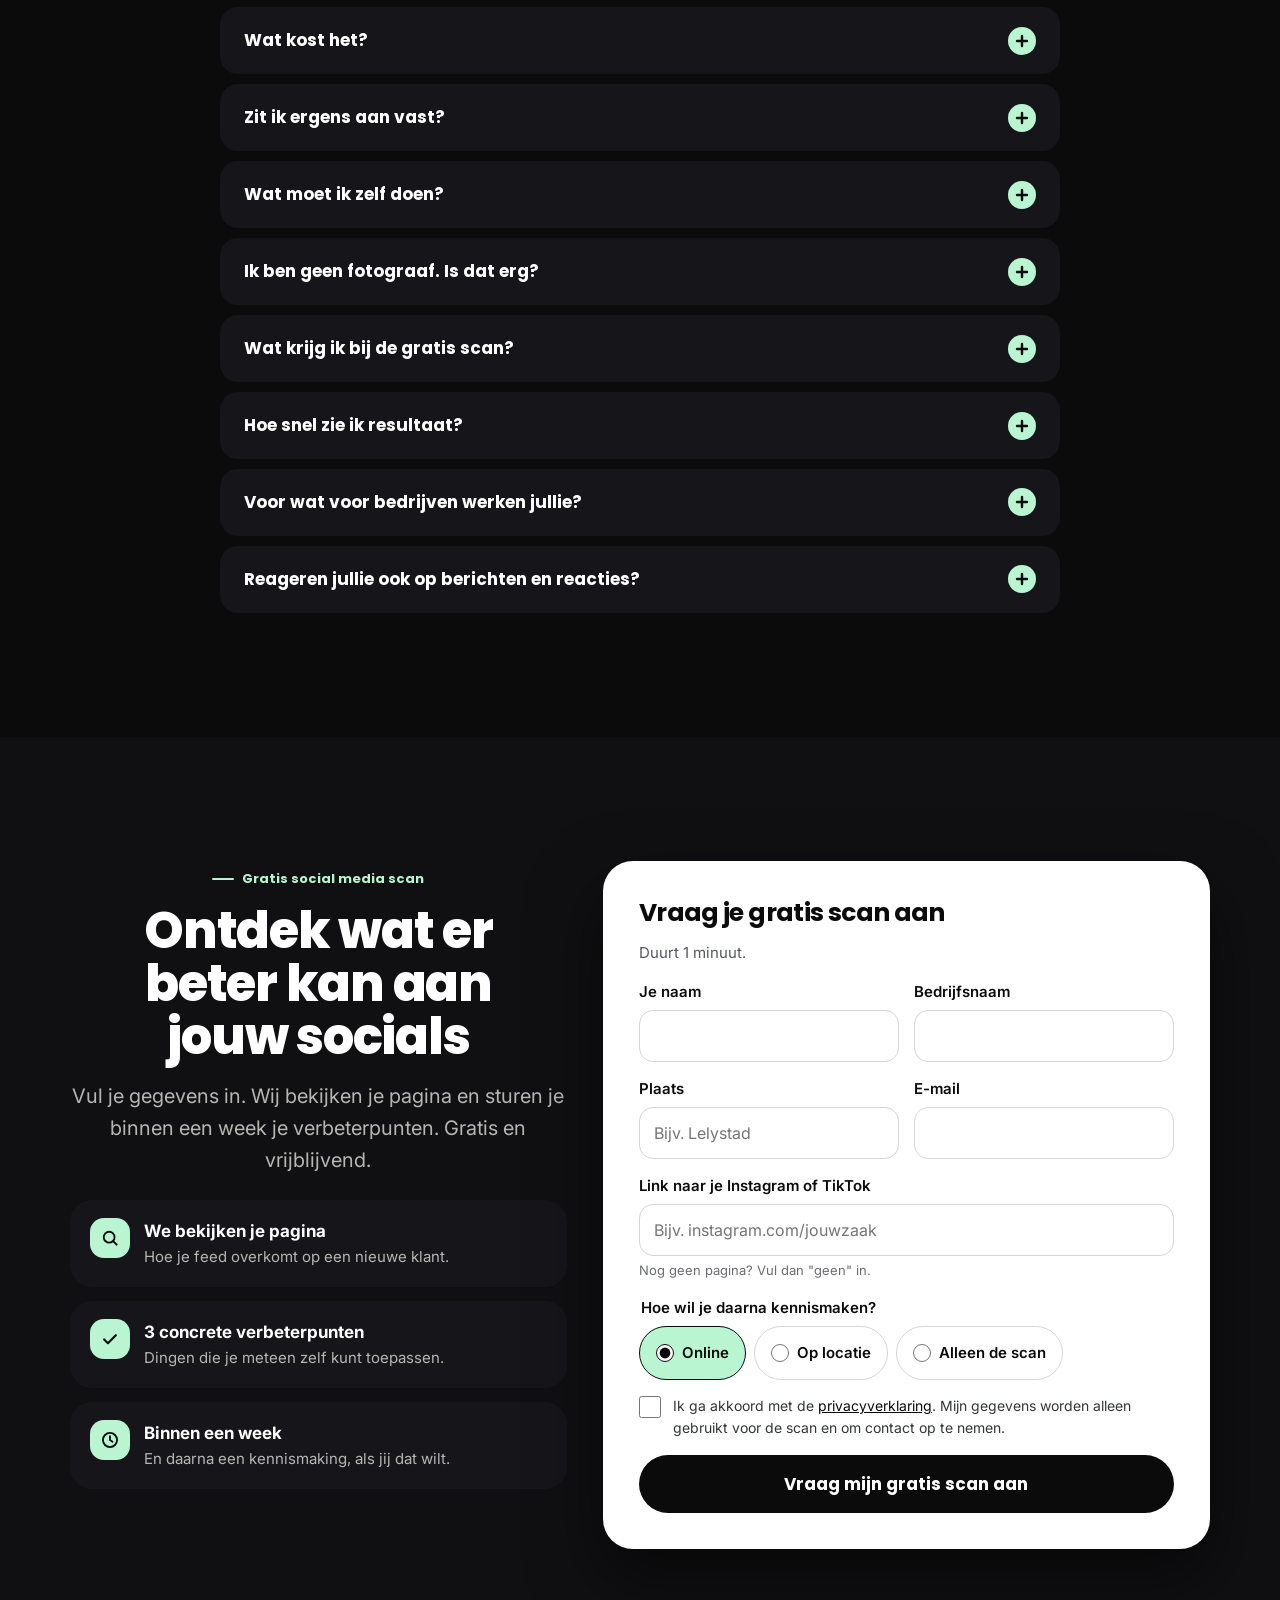
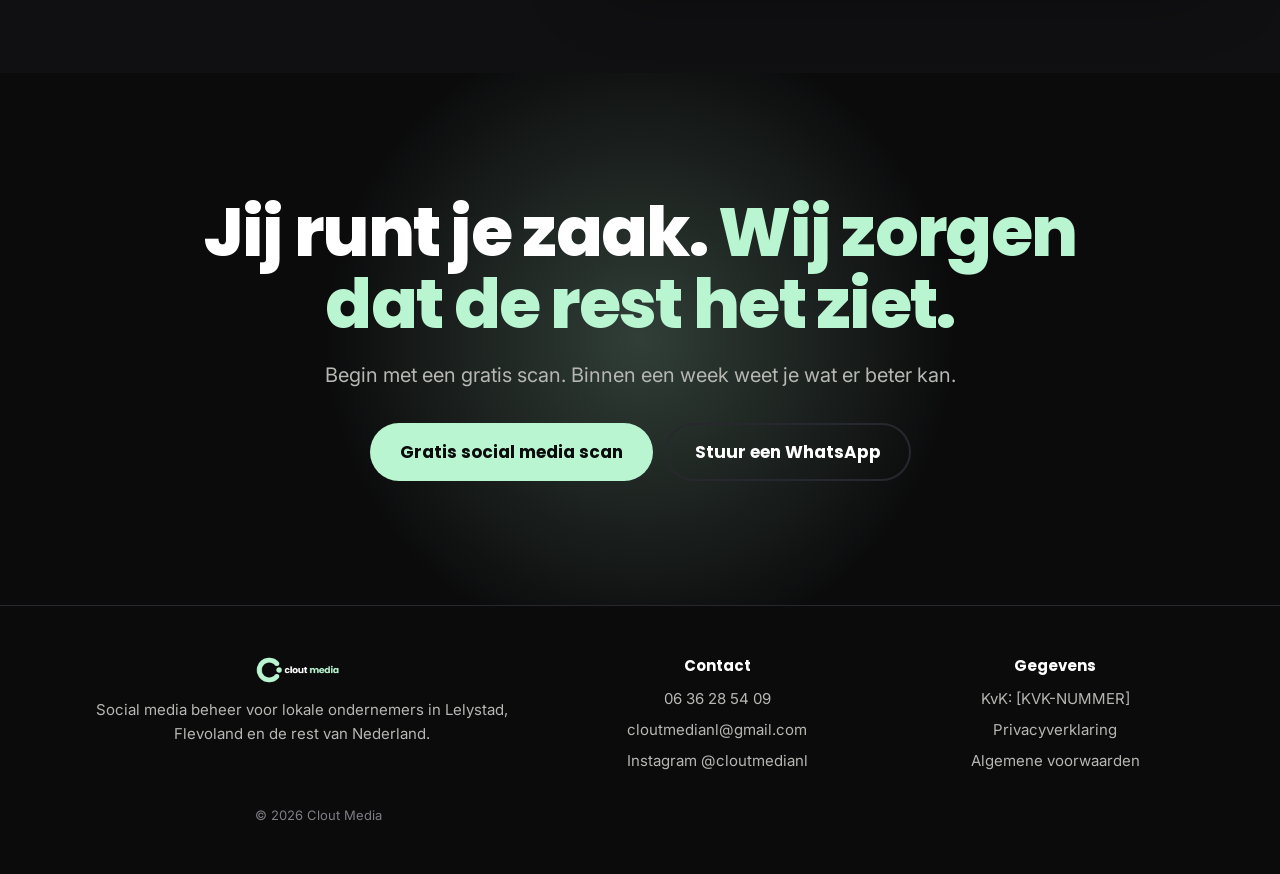
==== commit 310ec859: "Hero-label: heel Nederland Co-Authored-By: Claude Opus 5.5 <noreply@anthropic.com> Claude-Session: h" ====
--- a/nieuw/index.html
+++ b/nieuw/index.html
@@ -357,7 +357,7 @@
   <div class="aura" aria-hidden="true"></div>
   <div class="wrap hero-grid">
     <div>
-      <span class="eyebrow">Social media beheer · Lelystad, Flevoland en heel Nederland</span>
+      <span class="eyebrow">Social media beheer · Heel Nederland</span>
       <h1>Elke maand strakke posts en Reels. <span class="mint">Zonder dat jij er iets voor doet.</span></h1>
       <p class="lead" style="margin-top:20px">Voor lokale ondernemers die er online professioneel uit willen zien. Jij stuurt foto's en video's, wij maken er elke week strakke content van. Vanaf €150 per maand.</p>
       <div class="ticks"><span>Maandelijks opzegbaar</span><span>Vaste prijs per maand</span><span>Instagram, TikTok en Facebook</span></div>
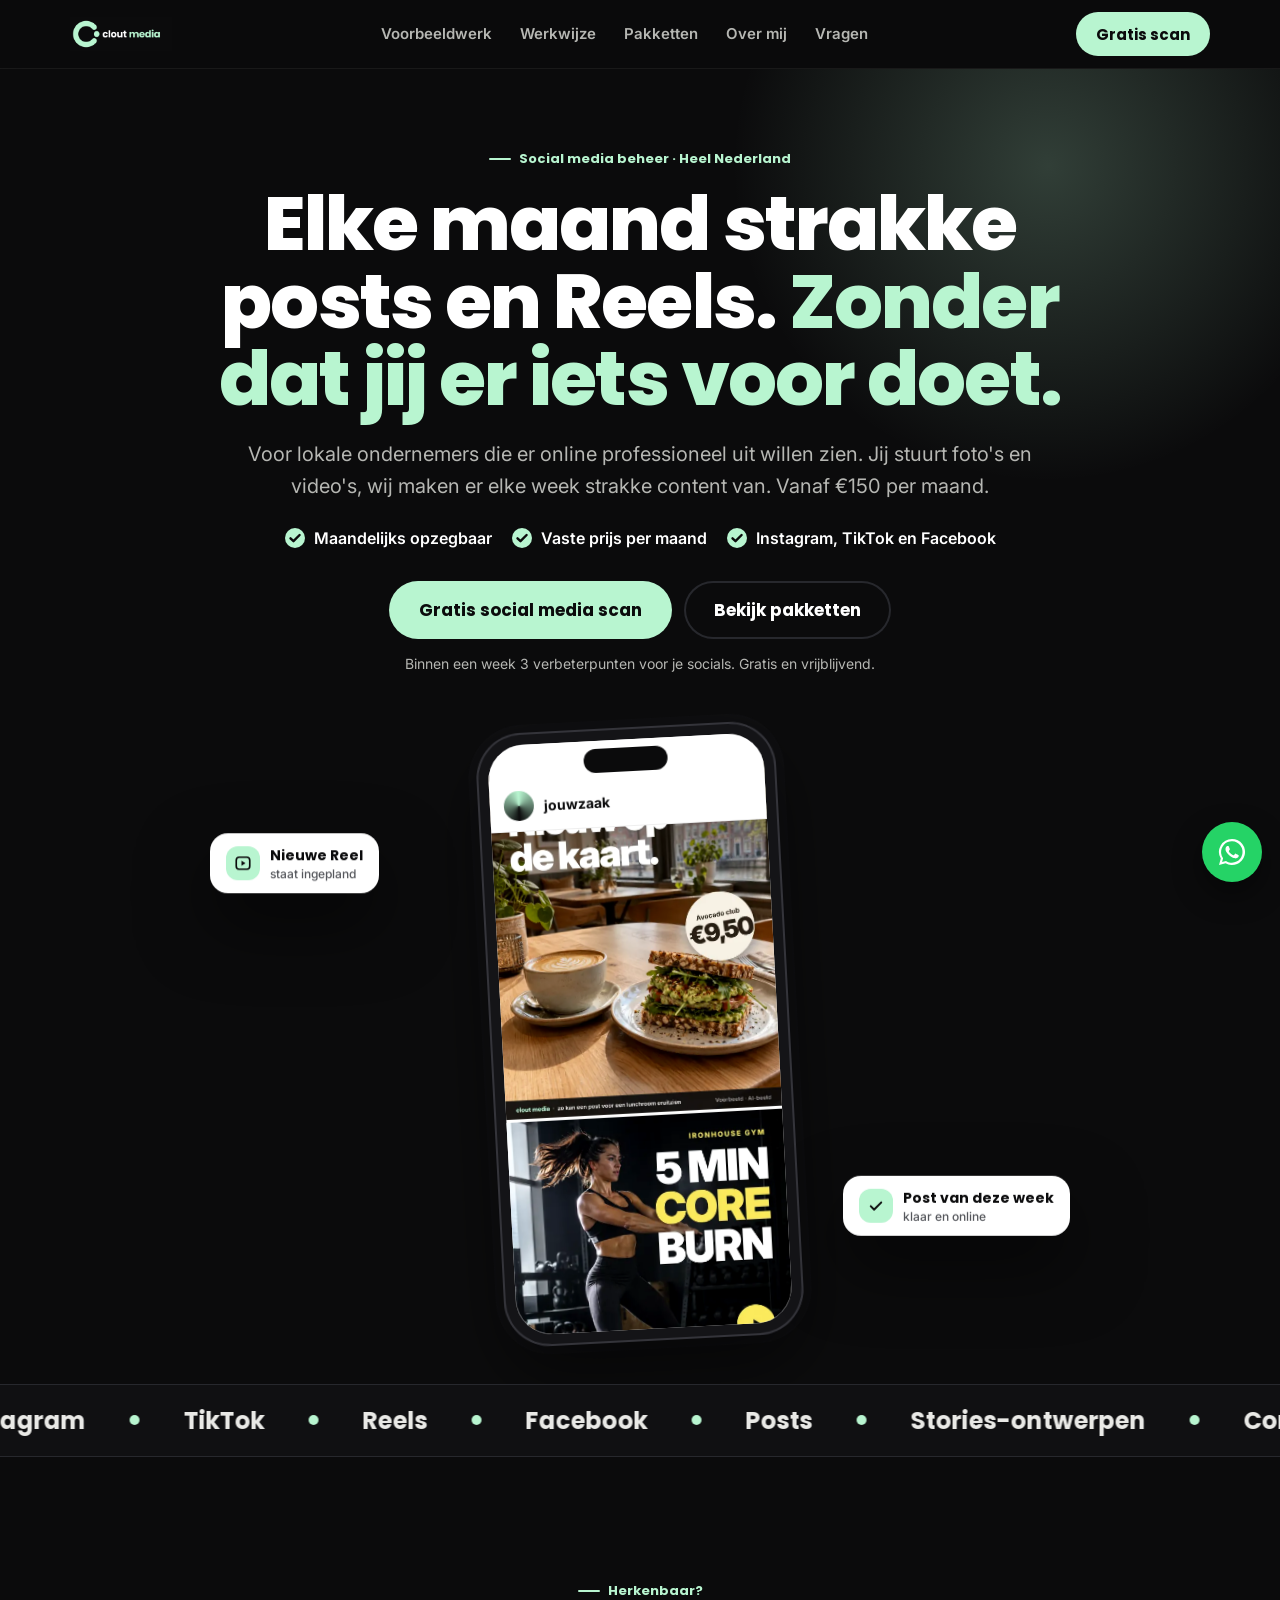
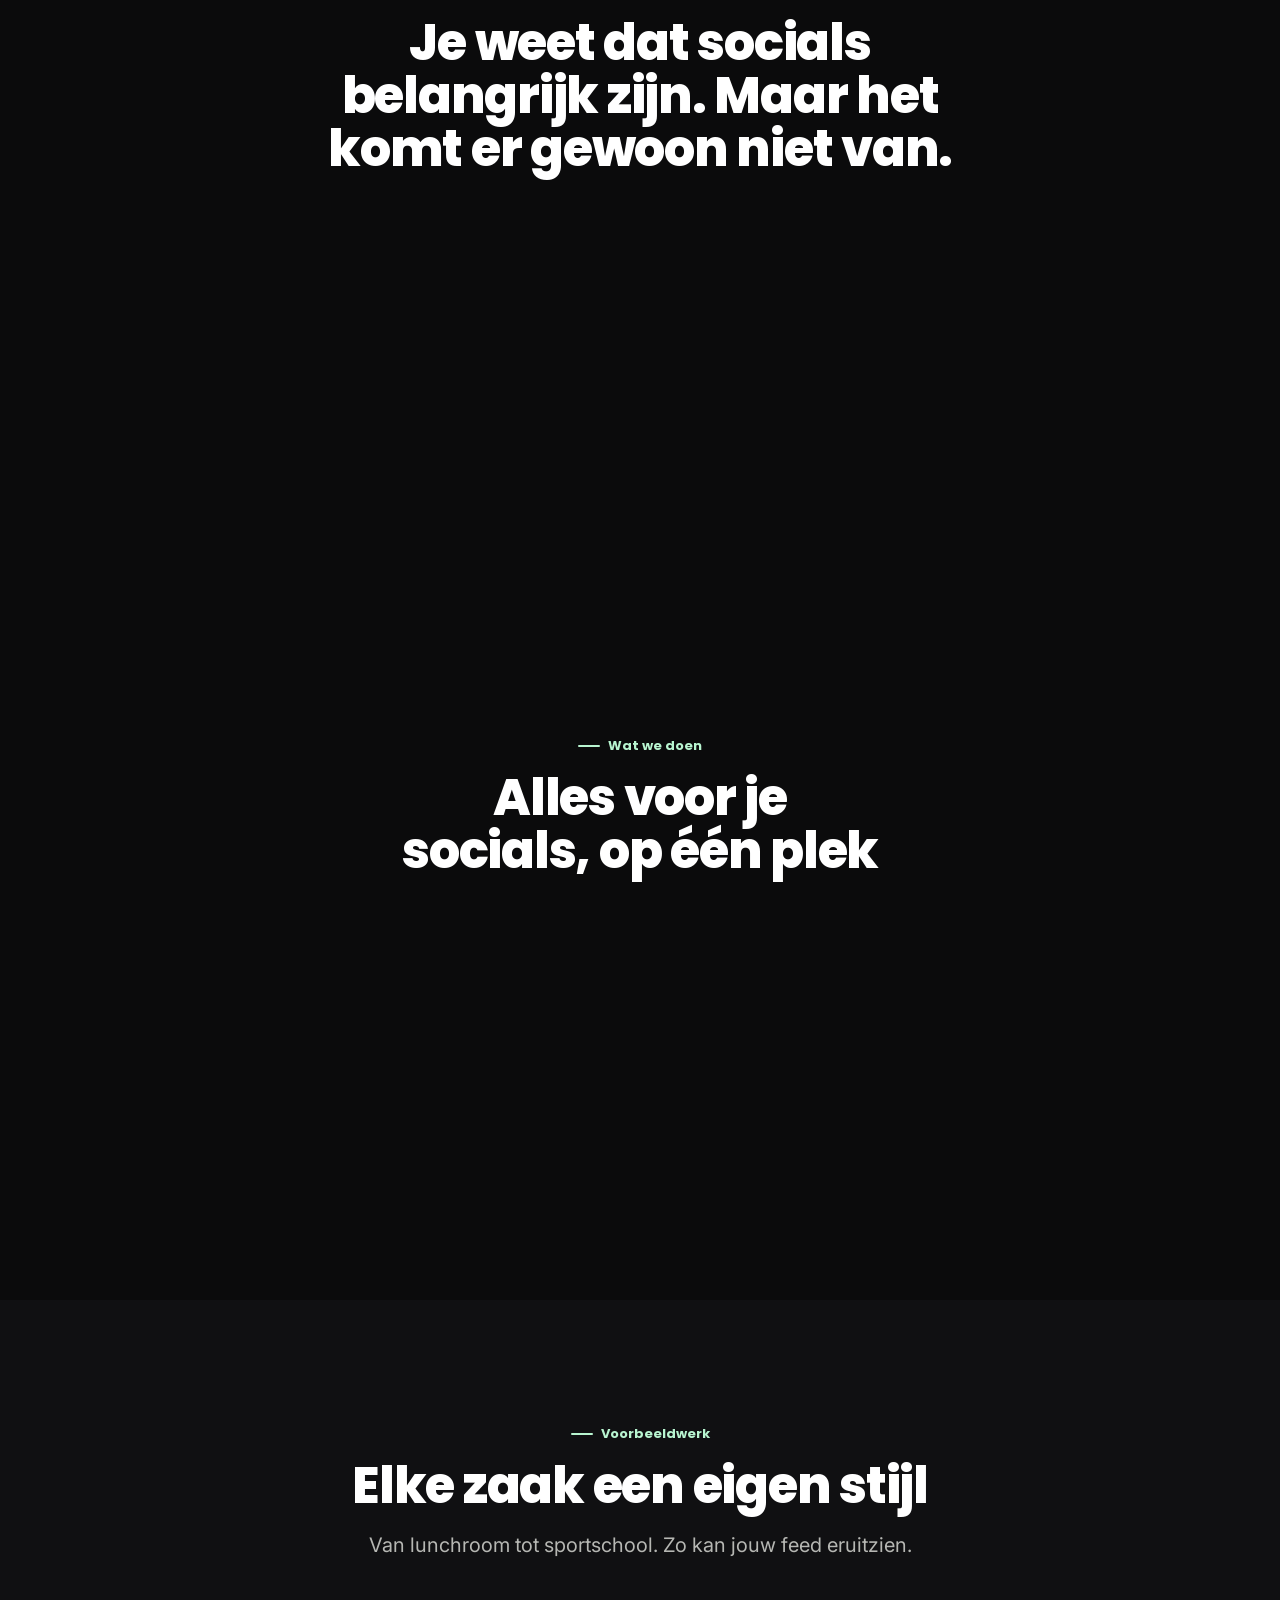
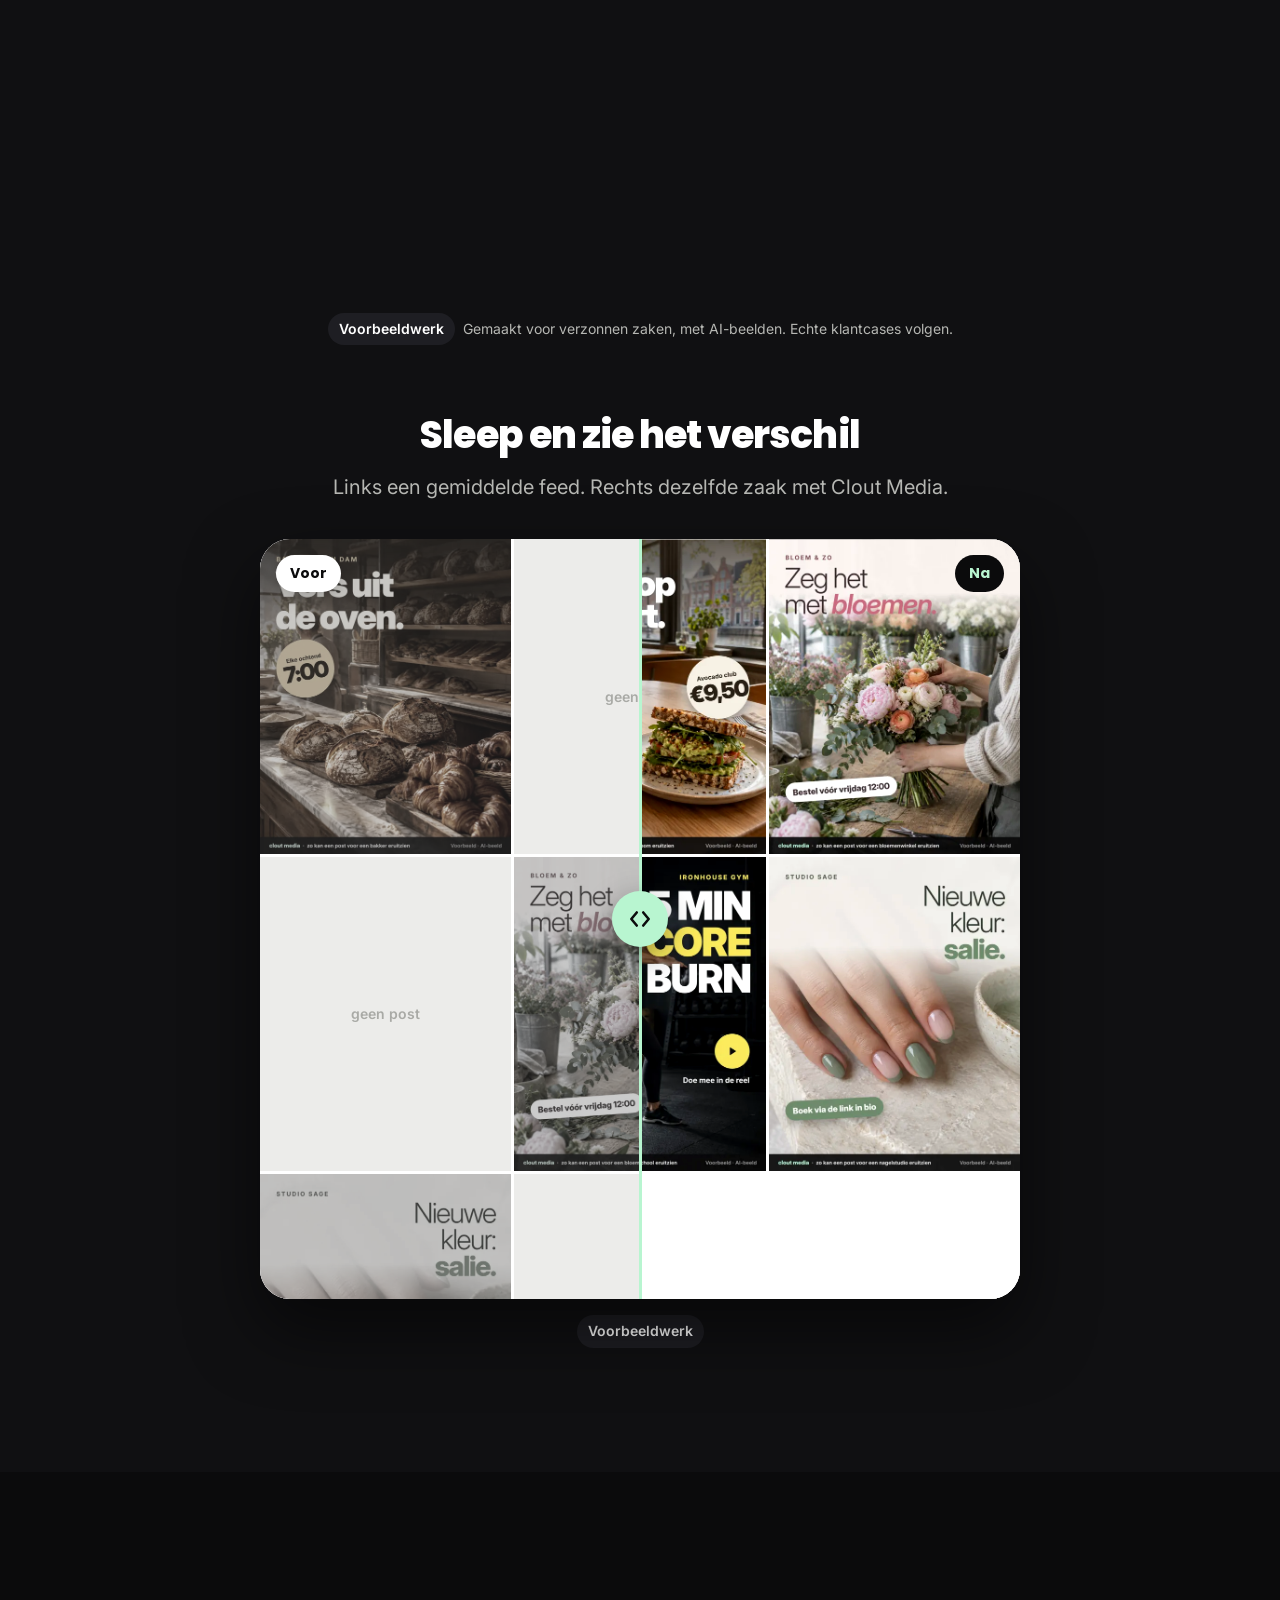
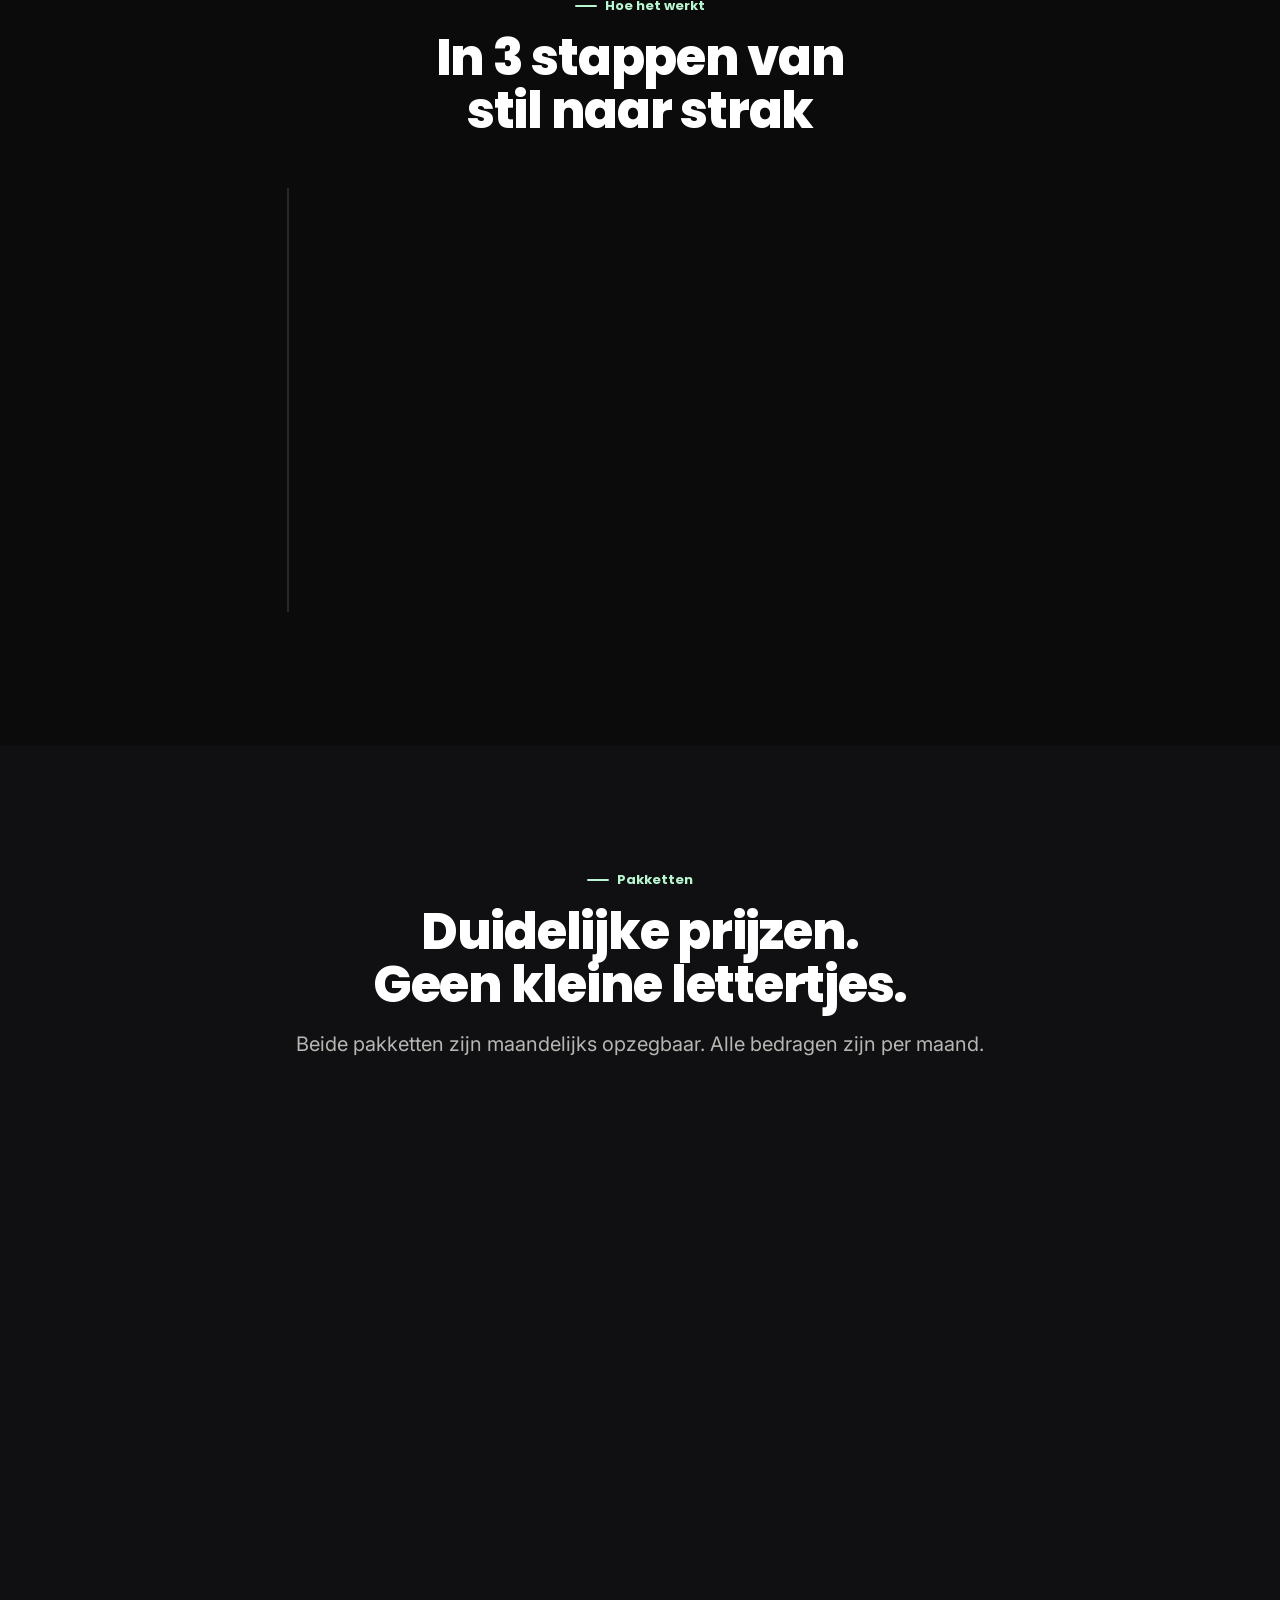
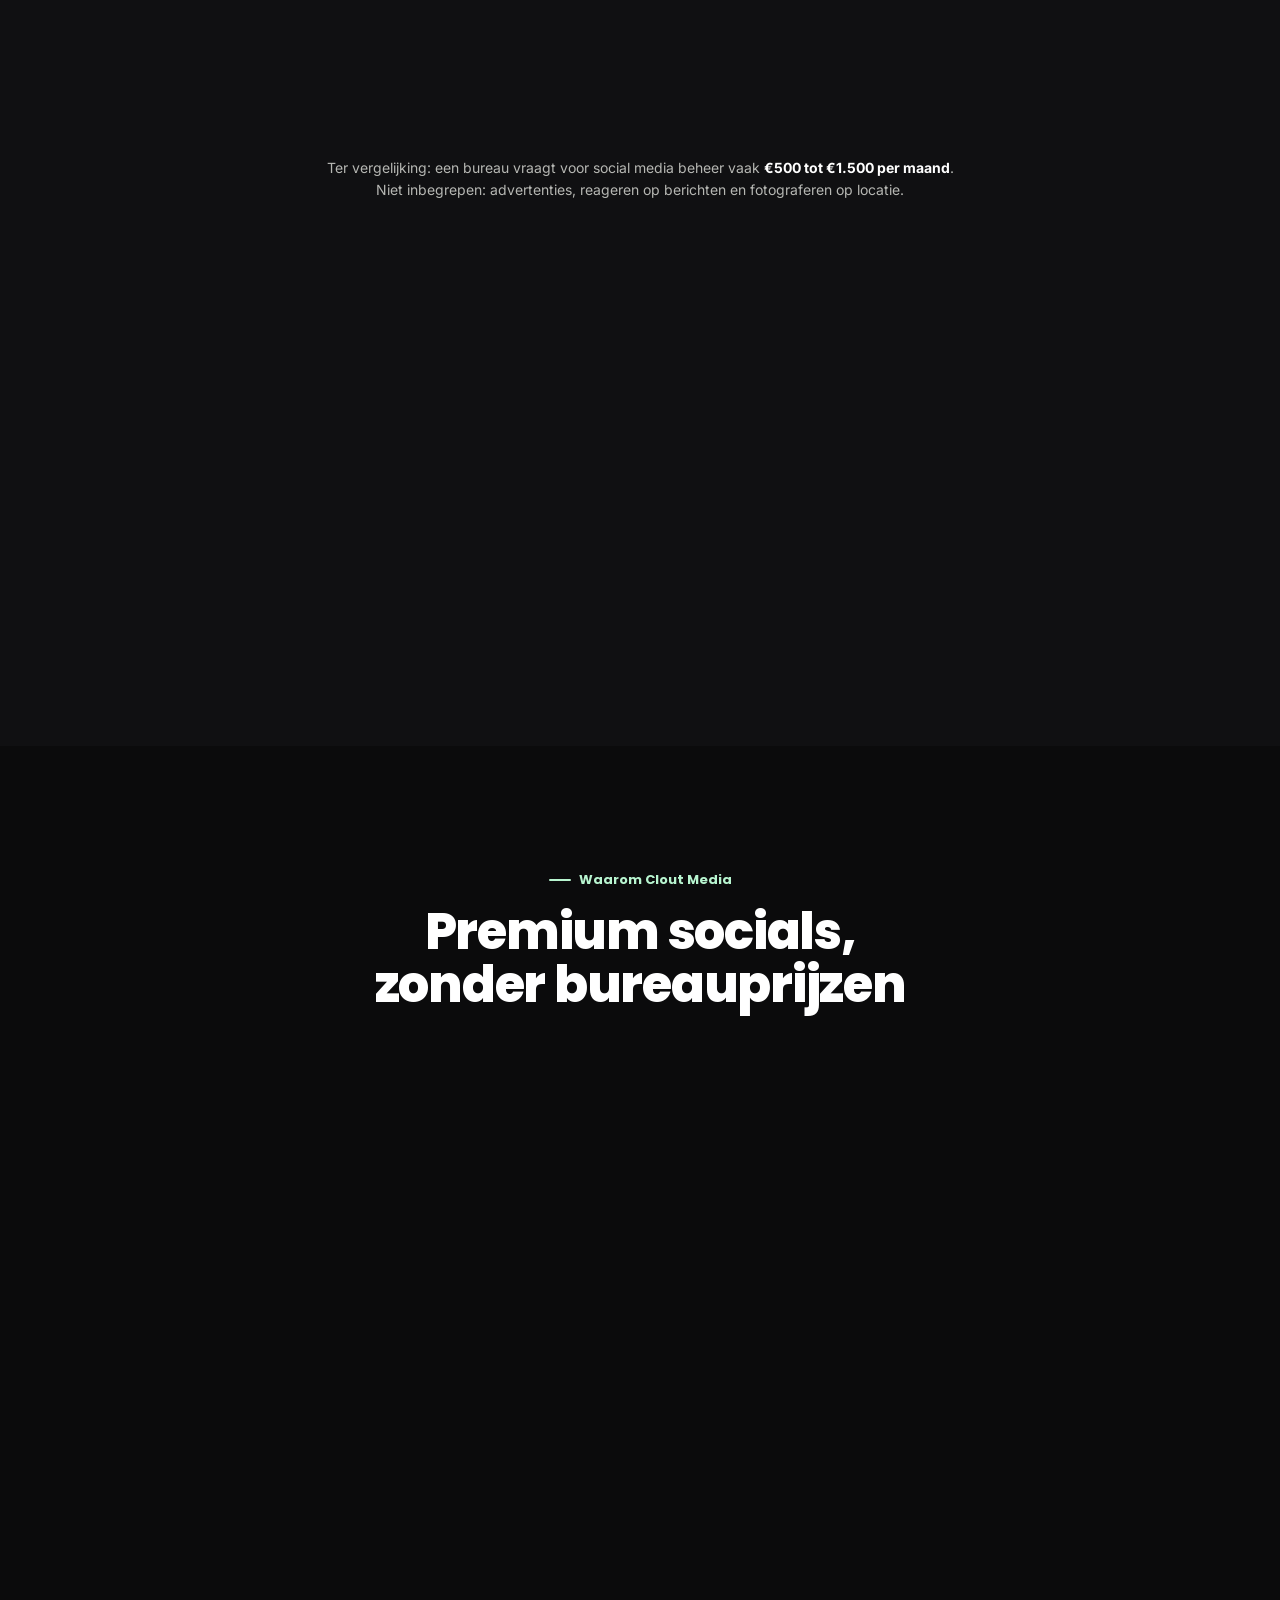
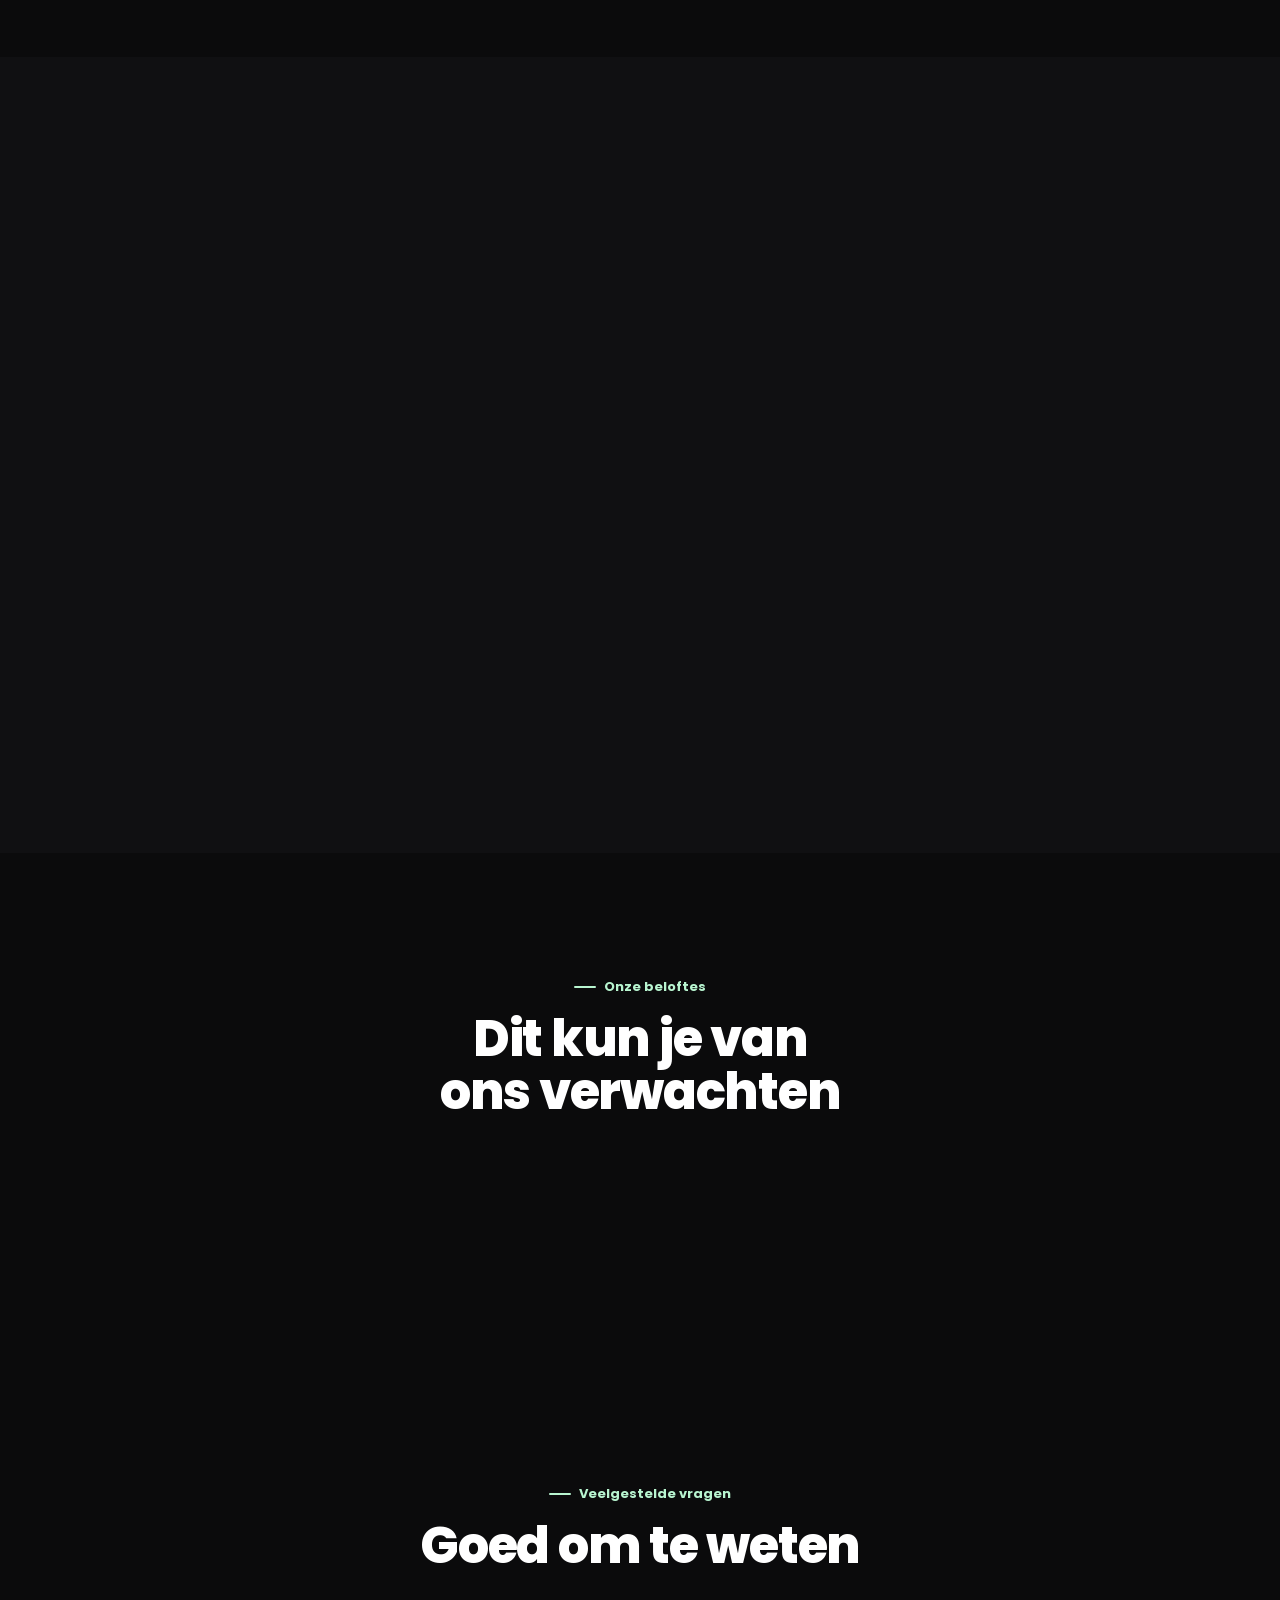
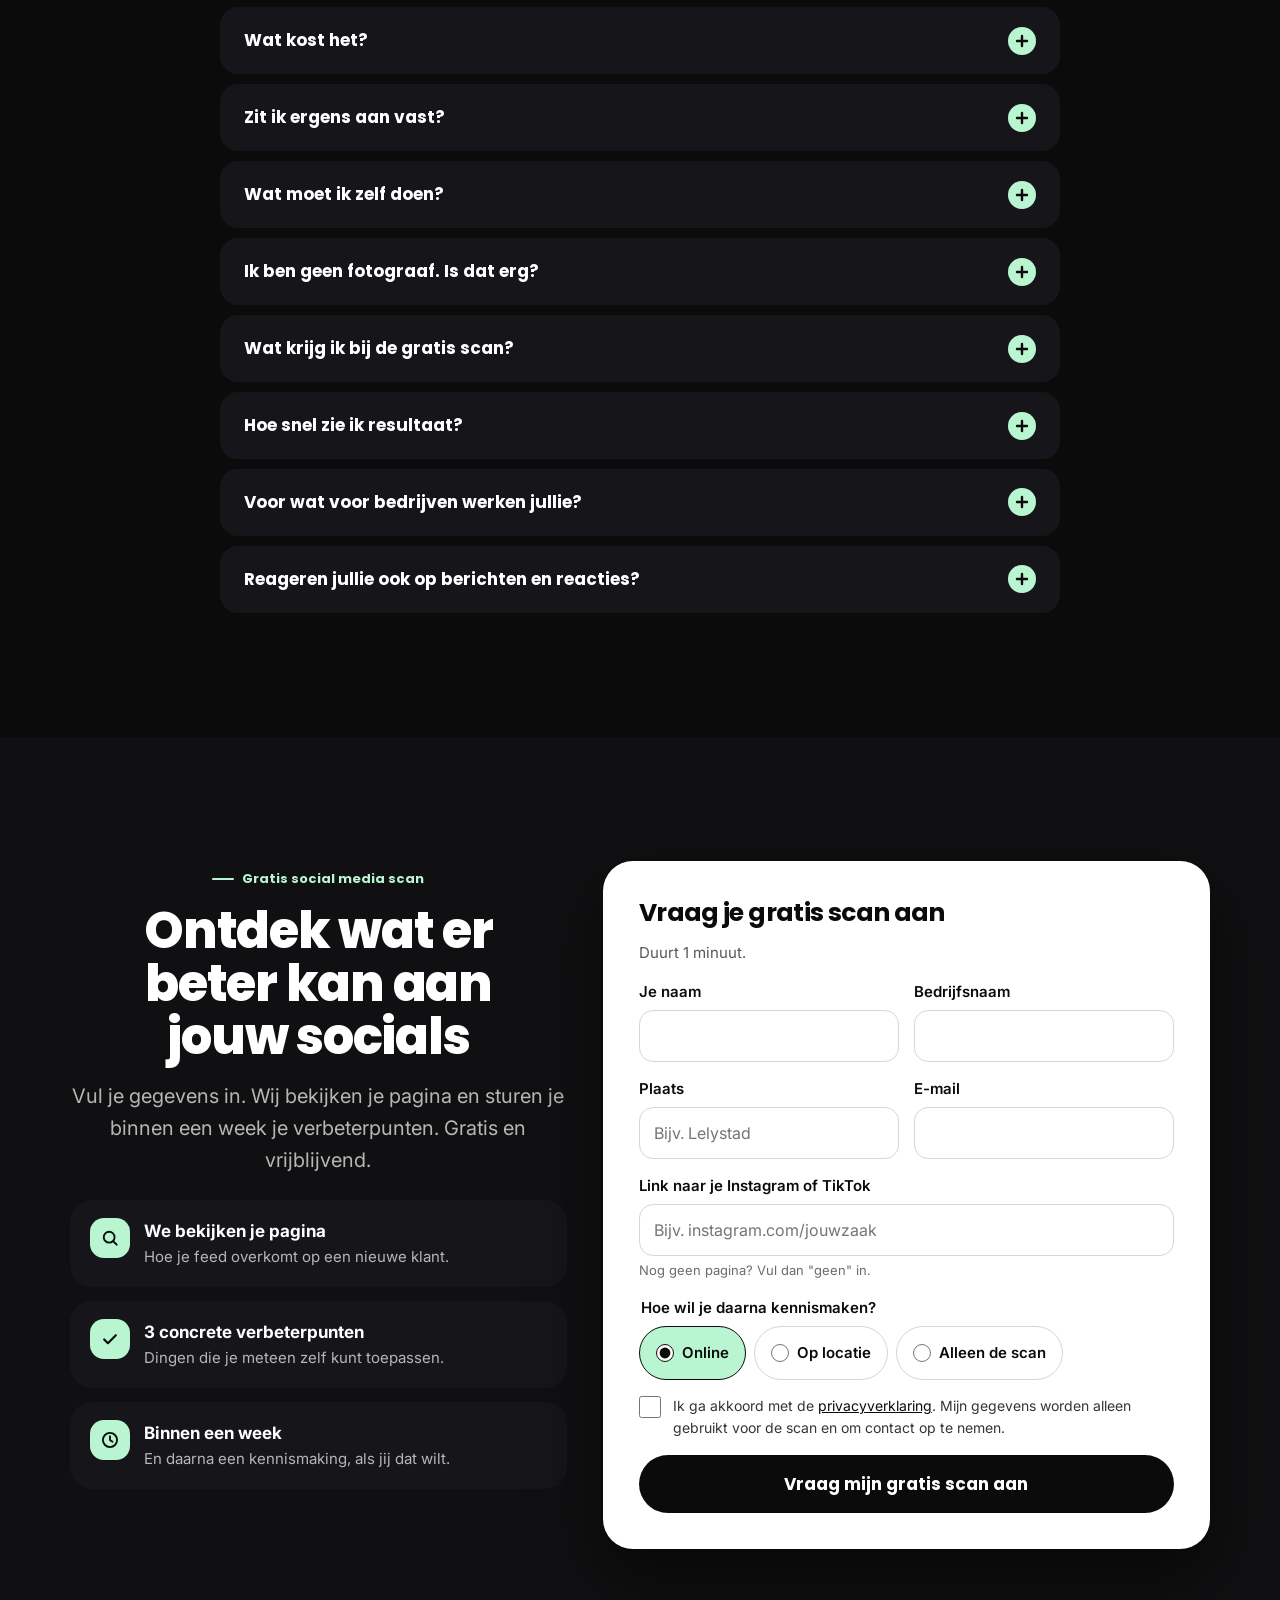
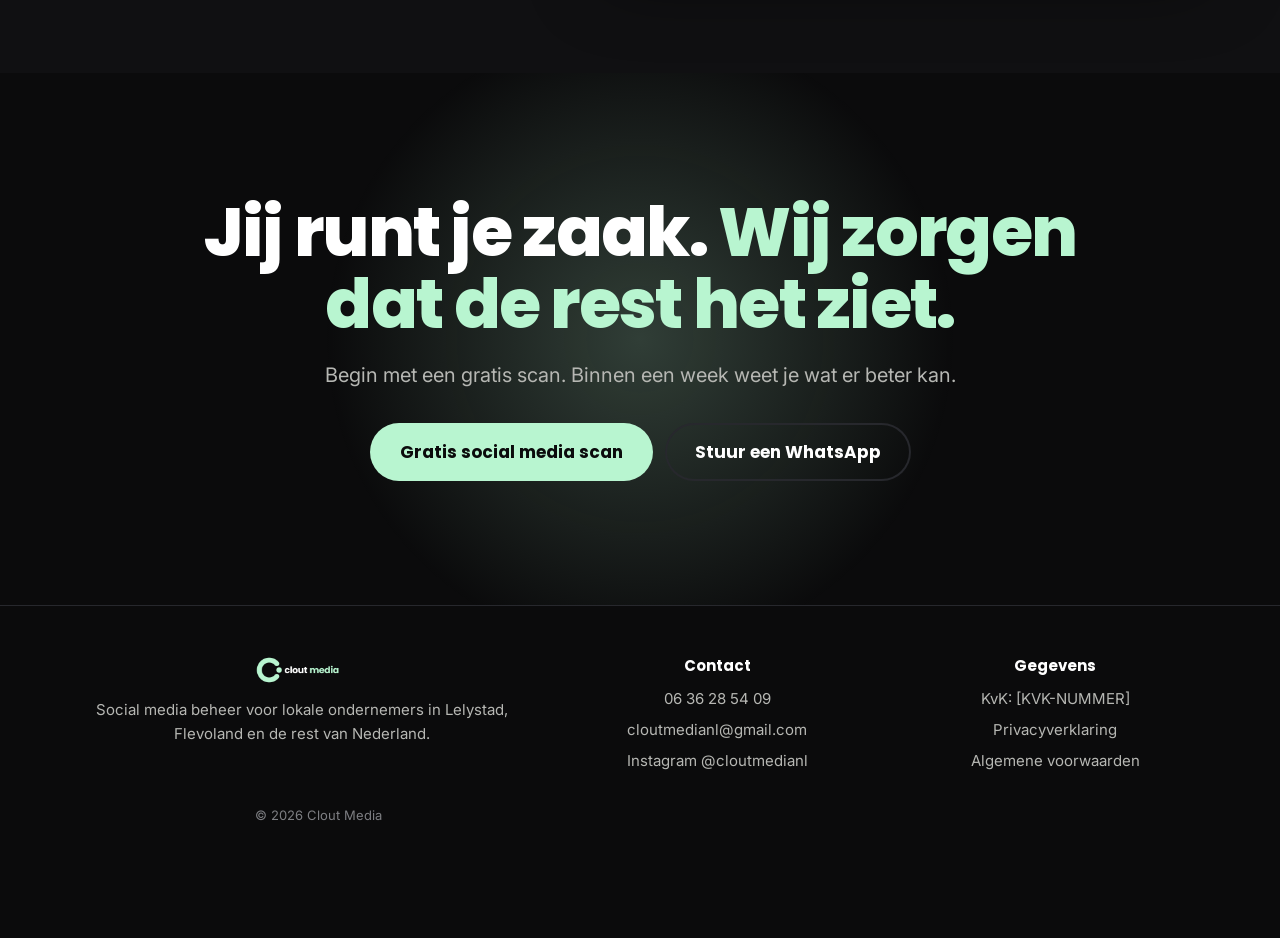
==== commit 529c0d3b: "Nieuwe site live op de voorkant Co-Authored-By: Claude Opus 5.5 <noreply@anthropic.com> Claude-Sessi" ====
--- a/nieuw/index.html
+++ b/nieuw/index.html
@@ -1,800 +1 @@
-<!DOCTYPE html>
-<html lang="nl">
-<head>
-<meta charset="utf-8">
-<meta name="viewport" content="width=device-width, initial-scale=1">
-<title>Social media beheer Lelystad &amp; Flevoland | Clout Media</title>
-<meta name="description" content="Social media beheer voor lokale ondernemers in Lelystad, Flevoland en heel Nederland. Elke maand strakke posts, Reels en TikToks, vanaf €150 per maand. Vraag een gratis social media scan aan.">
-<link rel="canonical" href="https://cloutmedia.nl/">
-<meta property="og:type" content="website">
-<meta property="og:title" content="Clout Media · Strakke socials voor lokale ondernemers">
-<meta property="og:description" content="Elke maand strakke posts, Reels en TikToks. Vanaf €150 per maand, maandelijks opzegbaar. Vraag een gratis social media scan aan.">
-<meta property="og:image" content="img/og.jpg">
-<meta name="twitter:card" content="summary_large_image">
-<meta name="theme-color" content="#0b0b0c">
-<link rel="icon" href="img/icoon.png">
-<link rel="preconnect" href="https://fonts.googleapis.com">
-<link rel="preconnect" href="https://fonts.gstatic.com" crossorigin>
-<link href="https://fonts.googleapis.com/css2?family=Poppins:wght@600;700;800&family=Inter:wght@400;500;600&display=swap" rel="stylesheet">
-<link rel="preload" as="image" href="img/w2.webp">
-<script type="application/ld+json">
-{"@context":"https://schema.org","@type":"ProfessionalService","name":"Clout Media","description":"Social media beheer voor lokale ondernemers in Lelystad, Flevoland en heel Nederland","url":"https://cloutmedia.nl","email":"cloutmedianl@gmail.com","telephone":"+31636285409","areaServed":["Lelystad","Flevoland","Nederland"],"priceRange":"€150 - €250 per maand","sameAs":["https://www.instagram.com/cloutmedianl/"]}
-</script>
-<style>
-/* ============================================================
-   CLOUT MEDIA · visueel systeem
-   Kleuren: zwart #0b0b0c · mint #b8f5d0 · wit
-   Lettertypes: Poppins (koppen, zelfde als logo) · Inter (tekst)
-   Hoeken: 14 / 22 / 30 px · pillen 999px
-   Schaduw: één diepe schaduw voor alles wat zweeft
-   Animatie: 0.7s ease-out, rustig van onder naar boven
-   ============================================================ */
-:root{
-  --bg:#0b0b0c;--bg2:#101012;--card:#16161a;--card2:#1e1e23;--line:#27282d;
-  --ink:#fff;--soft:#b6b7b3;--mint:#b8f5d0;
-  --r1:14px;--r2:22px;--r3:30px;
-  --shadow:0 30px 70px rgba(0,0,0,.55);
-  --ease:cubic-bezier(.2,.7,.2,1);
-}
-*{box-sizing:border-box;margin:0;min-width:0}
-html{scroll-behavior:smooth;scroll-padding-top:76px}
-body{background:var(--bg);color:var(--ink);font:17px/1.6 Inter,system-ui,sans-serif;overflow-x:hidden;-webkit-font-smoothing:antialiased}
-img{max-width:100%;display:block}
-a{color:inherit}
-h1,h2,h3{font-family:Poppins,Inter,sans-serif;letter-spacing:-.025em}
-h1{font-size:clamp(40px,8.4vw,76px);line-height:1.02;font-weight:800;text-wrap:balance}
-h2{font-size:clamp(31px,5.6vw,50px);line-height:1.06;font-weight:800;text-wrap:balance;margin-bottom:16px}
-h3{font-size:20px;line-height:1.25;font-weight:700;margin-bottom:6px}
-p{max-width:62ch}
-.mint{color:var(--mint)}
-.wrap{max-width:1180px;margin:0 auto;padding:0 20px}
-section{padding:clamp(70px,11vw,124px) 0;position:relative}
-.eyebrow{display:inline-flex;align-items:center;gap:8px;font:700 13px Poppins,sans-serif;color:var(--mint);margin-bottom:16px}
-.eyebrow::before{content:"";width:22px;height:2px;background:var(--mint);border-radius:2px}
-.lead{font-size:clamp(17px,2.2vw,20px);color:var(--soft)}
-.center{text-align:center}.center p{margin-left:auto;margin-right:auto}.center .eyebrow{justify-content:center}
-
-/* knoppen */
-.btn{position:relative;display:inline-flex;align-items:center;justify-content:center;gap:10px;min-height:58px;padding:0 30px;border-radius:999px;background:var(--mint);color:#0b0b0c;font:700 17px Poppins,sans-serif;text-decoration:none;text-align:center;border:0;cursor:pointer;overflow:hidden;transition:transform .25s var(--ease),box-shadow .25s var(--ease)}
-.btn::after{content:"";position:absolute;inset:0;background:linear-gradient(110deg,transparent 30%,rgba(255,255,255,.55) 50%,transparent 70%);transform:translateX(-120%);transition:transform .7s var(--ease)}
-.btn:hover{transform:translateY(-2px);box-shadow:0 14px 34px rgba(184,245,208,.25)}
-.btn:hover::after{transform:translateX(120%)}
-.btn.ghost{background:transparent;color:#fff;box-shadow:inset 0 0 0 2px var(--line)}
-.btn.ghost::after{display:none}
-.btn.ghost:hover{box-shadow:inset 0 0 0 2px var(--mint)}
-:focus-visible{outline:3px solid var(--mint);outline-offset:3px}
-
-/* menu */
-header{position:sticky;top:0;z-index:50;background:rgba(11,11,12,.8);backdrop-filter:blur(14px);-webkit-backdrop-filter:blur(14px);border-bottom:1px solid rgba(255,255,255,.06)}
-.nav{display:flex;align-items:center;justify-content:space-between;gap:16px;height:68px}
-.nav img{height:34px;width:auto}
-.nav-links{display:none;gap:28px;font-weight:600;font-size:15px}
-.nav-links a{text-decoration:none;color:var(--soft);transition:color .2s}
-.nav-links a:hover{color:#fff}
-.nav .btn{min-height:44px;padding:0 20px;font-size:15px}
-@media(min-width:960px){.nav-links{display:flex}}
-
-/* hero */
-.hero{padding-top:clamp(36px,6vw,72px);padding-bottom:40px;overflow:hidden}
-.aura{position:absolute;right:-10%;top:-20%;width:720px;height:720px;border-radius:50%;background:radial-gradient(circle,rgba(184,245,208,.22),transparent 62%);pointer-events:none}
-.hero-grid{display:grid;gap:48px;align-items:center;position:relative}
-.ticks{display:flex;flex-wrap:wrap;gap:8px 20px;margin:24px 0 30px;font-weight:600;font-size:16px}
-.ticks span{display:flex;align-items:center;gap:9px}
-.ticks span::before,.check li::before{content:"";flex:none;width:20px;height:20px;border-radius:50%;background:var(--mint) url("data:image/svg+xml,%3Csvg xmlns='http://www.w3.org/2000/svg' viewBox='0 0 20 20'%3E%3Cpath d='M5.5 10.3l3 2.9L14.6 7' fill='none' stroke='%230b0b0c' stroke-width='2.4' stroke-linecap='round' stroke-linejoin='round'/%3E%3C/svg%3E") center/20px no-repeat}
-.hero .btns{display:flex;flex-wrap:wrap;gap:12px}
-.hero .note{font-size:14px;color:var(--soft);margin-top:14px}
-.stage{position:relative;height:560px;display:grid;place-items:center}
-.phone{position:relative;width:280px;height:572px;border-radius:46px;background:#141417;padding:12px;box-shadow:var(--shadow),inset 0 0 0 2px #34343a,0 0 0 8px #0f0f11;z-index:2;transform:rotate(-3deg)}
-.phone::before{content:"";position:absolute;top:20px;left:50%;width:84px;height:24px;margin-left:-42px;border-radius:20px;background:#0b0b0c;z-index:4}
-.screen{position:relative;width:100%;height:100%;border-radius:36px;overflow:hidden;background:#fff}
-.bar{position:absolute;top:0;left:0;right:0;z-index:3;background:#fff;padding:46px 14px 10px;display:flex;align-items:center;gap:10px;color:#0b0b0c;font:700 14px Inter,sans-serif;border-bottom:1px solid #eee}
-.bar i{width:30px;height:30px;border-radius:50%;background:conic-gradient(#b8f5d0,#0b0b0c,#b8f5d0);flex:none}
-.feed{position:absolute;left:0;right:0;top:88px;display:grid;gap:3px;animation:feed 26s linear infinite}
-.feed img{width:100%;height:auto;aspect-ratio:4/5;object-fit:cover}
-@keyframes feed{from{transform:translateY(0)}to{transform:translateY(calc(-50% - 1.5px))}}
-.float{position:absolute;z-index:3;background:#fff;color:#0b0b0c;border-radius:18px;padding:12px 16px;box-shadow:var(--shadow);font:700 14px Poppins,sans-serif;display:flex;align-items:center;gap:10px;animation:bob 6s ease-in-out infinite}
-.float small{display:block;font:500 12px Inter,sans-serif;color:#55575c}
-.float .dot{width:34px;height:34px;border-radius:12px;background:var(--mint);display:grid;place-items:center;flex:none}
-.f1{left:0;top:18%}.f2{right:0;bottom:16%;animation-delay:-3s}
-@keyframes bob{0%,100%{transform:translateY(0)}50%{transform:translateY(-10px)}}
-@media(min-width:960px){.hero-grid{grid-template-columns:1.1fr .9fr}.stage{height:640px}.phone{width:300px;height:614px}}
-@media(max-width:420px){.f1{left:-6px}.f2{right:-6px}.float{font-size:13px;padding:10px 12px}}
-
-/* doorlopende balk */
-.marquee{border-block:1px solid var(--line);background:var(--bg2);overflow:hidden;padding:18px 0}
-.track{display:flex;gap:44px;width:max-content;animation:slide 30s linear infinite}
-.track span{display:flex;align-items:center;gap:44px;font:700 clamp(18px,2.4vw,24px) Poppins,sans-serif;white-space:nowrap;color:#e9e9e6}
-.track span::after{content:"";width:10px;height:10px;border-radius:50%;background:var(--mint)}
-@keyframes slide{to{transform:translateX(-50%)}}
-
-/* kaarten */
-.grid{display:grid;gap:16px;margin-top:36px}
-.card{background:var(--card);border-radius:var(--r2);padding:28px;box-shadow:inset 0 0 0 1px rgba(255,255,255,.04);transition:transform .35s var(--ease),box-shadow .35s var(--ease),background .35s}
-.card:hover{transform:translateY(-4px);box-shadow:inset 0 0 0 1px rgba(184,245,208,.35),0 24px 50px rgba(0,0,0,.4);background:var(--card2)}
-.card p{color:var(--soft)}
-.ico{width:48px;height:48px;border-radius:var(--r1);background:var(--mint);display:grid;place-items:center;margin-bottom:18px}
-.ico.red{background:#2b1618}
-@media(min-width:720px){.g2,.g4{grid-template-columns:repeat(2,1fr)}}
-@media(min-width:1040px){.g4{grid-template-columns:repeat(4,1fr)}.g3{grid-template-columns:repeat(3,1fr)}}
-.answer{margin-top:22px;background:var(--mint);color:#0b0b0c;border-radius:var(--r2);padding:26px 28px;font:700 clamp(19px,2.6vw,25px)/1.3 Poppins,sans-serif}
-
-/* voorbeeldwerk */
-.gallery{display:flex;gap:18px;overflow-x:auto;scroll-snap-type:x mandatory;padding:40px 20px 24px;margin:0 -20px;scrollbar-width:none}
-.gallery::-webkit-scrollbar{display:none}
-.mini{flex:none;width:230px;scroll-snap-align:center;border-radius:34px;background:#141417;padding:9px;margin:0;box-shadow:var(--shadow),inset 0 0 0 2px #34343a;transition:transform .4s var(--ease)}
-.mini:hover{transform:translateY(-6px) rotate(-1deg)}
-.mini img{width:100%;height:auto;aspect-ratio:4/5;object-fit:cover;border-radius:26px}
-.mini figcaption{font-size:13px;color:var(--soft);padding:10px 8px 4px;text-align:center}
-.tag{display:flex;justify-content:center;flex-wrap:wrap;align-items:center;gap:8px;font-size:14px;color:var(--soft);text-align:center}
-.tag b{background:var(--card2);color:#fff;padding:5px 11px;border-radius:999px;font-weight:600;white-space:nowrap}
-@media(min-width:960px){.gallery{justify-content:center;flex-wrap:nowrap;overflow:visible;gap:16px}.mini{width:206px}.mini:nth-child(even){transform:translateY(24px)}.mini:nth-child(even):hover{transform:translateY(18px) rotate(1deg)}}
-
-/* voor / na */
-.ba{position:relative;max-width:760px;margin:36px auto 0;border-radius:var(--r3);overflow:hidden;box-shadow:var(--shadow);aspect-ratio:1/1;background:#fff;user-select:none;touch-action:pan-y}
-.ba .side{position:absolute;inset:0;display:grid;grid-template-columns:repeat(3,1fr);grid-template-rows:repeat(3,1fr);gap:3px;background:#fff}
-.ba .side img{width:100%;height:100%;object-fit:cover}
-.ba .before img{filter:saturate(.35) brightness(.86) contrast(.82)}
-.ba .before div{background:#ececea;display:grid;place-items:center;color:#a9aaa6;font:600 14px Inter,sans-serif}
-.ba .after{clip-path:inset(0 0 0 var(--pos,50%))}
-.ba .line{position:absolute;top:0;bottom:0;left:var(--pos,50%);width:3px;margin-left:-1.5px;background:var(--mint);z-index:3}
-.ba .knob{position:absolute;top:50%;left:var(--pos,50%);width:56px;height:56px;margin:-28px 0 0 -28px;border-radius:50%;background:var(--mint);z-index:4;display:grid;place-items:center;box-shadow:0 10px 30px rgba(0,0,0,.4)}
-.ba input{position:absolute;inset:0;width:100%;height:100%;opacity:0;cursor:ew-resize;z-index:5;margin:0}
-.ba .lbl{position:absolute;top:16px;z-index:4;font:700 14px Poppins,sans-serif;padding:8px 14px;border-radius:999px}
-.ba .l1{left:16px;background:#fff;color:#0b0b0c;box-shadow:0 6px 18px rgba(0,0,0,.2)}.ba .l2{right:16px;background:#0b0b0c;color:var(--mint)}
-.ba:has(input:focus-visible){outline:3px solid var(--mint);outline-offset:4px}
-
-/* tijdlijn */
-.timeline{position:relative;display:grid;gap:22px;margin-top:40px;max-width:820px}
-.timeline::before{content:"";position:absolute;left:27px;top:10px;bottom:10px;width:2px;background:var(--line)}
-.timeline .fill{position:absolute;left:27px;top:10px;width:2px;height:0;background:var(--mint);transition:height 1.4s var(--ease)}
-.timeline.in .fill{height:calc(100% - 20px)}
-.tl{display:grid;grid-template-columns:56px 1fr;gap:20px;align-items:start}
-.tl .n{width:56px;height:56px;border-radius:50%;background:var(--bg);box-shadow:inset 0 0 0 2px var(--mint);color:var(--mint);display:grid;place-items:center;font:800 20px Poppins,sans-serif;position:relative;z-index:1}
-.tl .card{padding:24px}
-
-/* pakketten */
-.plans{display:grid;gap:20px;margin-top:40px;max-width:900px}
-.plan{background:var(--card);border-radius:var(--r3);padding:32px;display:flex;flex-direction:column;box-shadow:inset 0 0 0 1px var(--line);transition:transform .35s var(--ease)}
-.plan:hover{transform:translateY(-4px)}
-.plan.top{background:#fff;color:#0b0b0c;box-shadow:0 30px 80px rgba(184,245,208,.16)}
-.badge{align-self:flex-start;background:var(--mint);color:#0b0b0c;font:700 13px Poppins,sans-serif;padding:6px 12px;border-radius:999px;margin-bottom:14px}
-.plan h3{font-size:26px}
-.plan .for{color:var(--soft);font-size:15px;margin-top:2px}
-.plan.top .for{color:#55575c}
-.amt{font:800 64px/1 Poppins,sans-serif;margin:22px 0 4px;white-space:nowrap}
-.amt small{font:500 16px Inter,sans-serif;opacity:.6;margin-left:4px}
-.check{list-style:none;padding:0;margin:22px 0 28px;display:grid;gap:12px}
-.check li{display:flex;gap:12px;align-items:flex-start}
-.check li::before{margin-top:3px}
-.plan.top .check li::before{background-color:#0b0b0c;background-image:url("data:image/svg+xml,%3Csvg xmlns='http://www.w3.org/2000/svg' viewBox='0 0 20 20'%3E%3Cpath d='M5.5 10.3l3 2.9L14.6 7' fill='none' stroke='%23b8f5d0' stroke-width='2.4' stroke-linecap='round' stroke-linejoin='round'/%3E%3C/svg%3E")}
-.plan .btn{margin-top:auto;width:100%}
-.plan:not(.top) .btn{background:transparent;color:#fff;box-shadow:inset 0 0 0 2px var(--line)}
-.plan:not(.top) .btn::after{display:none}
-.plan.top .btn{background:#0b0b0c;color:#fff}
-.small{font-size:14px;color:var(--soft);margin-top:22px}
-.small b{color:#fff}
-@media(min-width:780px){.plans{grid-template-columns:1fr 1fr}}
-
-/* pakketkiezer */
-.quiz{max-width:760px;margin:44px auto 0;background:var(--card);border-radius:var(--r3);padding:clamp(22px,4vw,38px);box-shadow:inset 0 0 0 1px var(--line)}
-.qstep{display:none}.qstep.on{display:block;animation:fade .4s var(--ease)}
-@keyframes fade{from{opacity:0;transform:translateY(8px)}to{opacity:1;transform:none}}
-.qcount{font:700 13px Poppins,sans-serif;color:var(--mint);margin-bottom:10px}
-.qstep h3{font-size:clamp(21px,3vw,26px);margin-bottom:18px}
-.opts{display:grid;gap:10px}
-.opt{display:flex;align-items:center;gap:14px;min-height:58px;padding:14px 18px;border-radius:var(--r1);background:var(--bg);border:1.5px solid var(--line);color:#fff;font:600 16px Inter,sans-serif;text-align:left;cursor:pointer;transition:border-color .2s,background .2s}
-.opt:hover{border-color:var(--mint);background:#121214}
-.opt .k{width:28px;height:28px;border-radius:50%;border:2px solid var(--line);flex:none}
-.result{text-align:center}
-.result .pick{font:800 clamp(34px,6vw,48px)/1 Poppins,sans-serif;color:var(--mint);margin:8px 0 14px}
-.result p{margin:0 auto 22px;color:var(--soft)}
-.result .btns{display:flex;flex-wrap:wrap;gap:10px;justify-content:center}
-.restart{background:none;border:0;color:var(--soft);font:600 15px Inter,sans-serif;text-decoration:underline;cursor:pointer;margin-top:14px;padding:8px}
-.prog{height:4px;border-radius:4px;background:var(--line);margin-bottom:22px;overflow:hidden}
-.prog i{display:block;height:100%;width:0;background:var(--mint);transition:width .4s var(--ease)}
-
-/* mijn verhaal */
-.story{display:grid;gap:36px;align-items:center}
-.portrait{position:relative;aspect-ratio:4/5;max-width:400px;width:100%;margin:0 auto;border-radius:var(--r3);background:linear-gradient(160deg,#1d2a22,#0f1512);overflow:hidden;box-shadow:var(--shadow);object-fit:cover}
-.portrait .ring{position:absolute;width:150%;aspect-ratio:1;left:-25%;top:12%;border-radius:50%;border:40px solid rgba(184,245,208,.12)}
-.portrait svg{position:absolute;left:50%;bottom:0;transform:translateX(-50%);width:70%;height:auto}
-.portrait span{position:absolute;left:0;right:0;top:20px;text-align:center;font-size:13px;color:var(--soft)}
-.quote{font:700 clamp(21px,2.8vw,27px)/1.35 Poppins,sans-serif;margin:22px 0;padding-left:20px;border-left:3px solid var(--mint)}
-@media(min-width:900px){.story{grid-template-columns:.85fr 1.15fr}}
-
-/* beloftes */
-.promise{display:flex;gap:16px;align-items:flex-start}
-.promise .ico{margin:0;flex:none}
-
-/* faq */
-.faq{margin:34px auto 0;display:grid;gap:10px;max-width:840px}
-.faq details{background:var(--card);border-radius:18px;padding:0 24px;transition:background .25s}
-.faq details[open]{background:var(--card2)}
-.faq summary{list-style:none;cursor:pointer;padding:22px 40px 22px 0;font:700 17px/1.35 Poppins,sans-serif;position:relative}
-.faq summary::-webkit-details-marker{display:none}
-.faq summary::after{content:"";position:absolute;right:0;top:50%;width:28px;height:28px;margin-top:-14px;border-radius:50%;background:var(--mint) url("data:image/svg+xml,%3Csvg xmlns='http://www.w3.org/2000/svg' viewBox='0 0 28 28'%3E%3Cpath d='M14 9v10M9 14h10' stroke='%230b0b0c' stroke-width='2.4' stroke-linecap='round'/%3E%3C/svg%3E") center no-repeat;transition:transform .3s var(--ease)}
-.faq details[open] summary::after{transform:rotate(45deg)}
-.faq details p{color:var(--soft);padding:0 0 22px}
-
-/* scan */
-.scan{display:grid;gap:36px;align-items:start}
-.gets{list-style:none;padding:0;display:grid;gap:14px;margin-top:24px}
-.gets li{display:flex;gap:14px;align-items:flex-start;background:var(--card);border-radius:var(--r2);padding:18px 20px}
-.gets .ico{width:40px;height:40px;margin:0;flex:none}
-.gets small{display:block;color:var(--soft);font-size:15px}
-.form{background:#fff;color:#0b0b0c;border-radius:var(--r3);padding:clamp(22px,4vw,36px);display:grid;gap:15px;box-shadow:var(--shadow)}
-.form h3{font-size:25px}
-.form .sub{color:#55575c;font-size:15px;margin-top:-8px}
-.row2{display:grid;gap:15px}
-@media(min-width:560px){.row2{grid-template-columns:1fr 1fr}}
-.field label,.field legend{display:block;font-weight:600;font-size:15px;margin-bottom:6px}
-.field input{width:100%;min-height:52px;font:16px Inter,sans-serif;padding:12px 14px;border:1.5px solid #d6d6d2;border-radius:var(--r1);background:#fff;color:#0b0b0c;transition:border-color .2s}
-.field input:focus{border-color:#0b0b0c;outline:none}
-.form :focus-visible{outline:3px solid #0b0b0c;outline-offset:2px}
-.field .hint{font-size:13px;color:#6a6c70;margin-top:4px}
-fieldset{border:0;padding:0}
-.seg{display:flex;flex-wrap:wrap;gap:8px}
-.seg label{display:inline-flex;align-items:center;gap:8px;min-height:46px;padding:0 16px;border-radius:999px;border:1.5px solid #d6d6d2;font-weight:600;font-size:15px;cursor:pointer;margin:0}
-.seg input{accent-color:#0b0b0c;width:18px;height:18px}
-.seg label:has(input:checked){background:var(--mint);border-color:#0b0b0c}
-.consent{display:flex;gap:12px;align-items:flex-start;font-size:14px;color:#33353a}
-.consent input{width:22px;height:22px;flex:none;margin-top:1px;accent-color:#0b0b0c}
-.linkbtn{background:none;border:0;padding:0;font:inherit;color:#0b0b0c;text-decoration:underline;cursor:pointer}
-.form .btn{width:100%;background:#0b0b0c;color:#fff}
-.msg{display:none;border-radius:18px;padding:18px;font-weight:600}
-.msg.ok{display:block;background:var(--mint)}.msg.err{display:block;background:#ffe1e1}
-@media(min-width:960px){.scan{grid-template-columns:.9fr 1.1fr}}
-
-/* slot */
-.final{text-align:center;overflow:hidden}
-.final h2{font-size:clamp(36px,7vw,68px);max-width:16ch;margin:0 auto 18px}
-.final .lead{margin:0 auto 32px}
-.final .btns{display:flex;flex-wrap:wrap;gap:12px;justify-content:center}
-.final .aura{right:auto;left:50%;top:50%;transform:translate(-50%,-50%)}
-
-/* footer */
-footer{border-top:1px solid var(--line);padding:48px 0 120px;color:var(--soft);font-size:15px}
-.foot{display:grid;gap:28px}
-.foot img{height:32px;width:auto;margin-bottom:12px}
-.foot h4{font:700 15px Poppins,sans-serif;color:#fff;margin-bottom:10px}
-.foot ul{list-style:none;padding:0;display:grid;gap:7px}
-.foot a{text-decoration:none;transition:color .2s}
-.foot a:hover,.foot .linkbtn:hover{color:var(--mint)}
-.foot .linkbtn{color:var(--soft);text-decoration:none}
-.copy{margin-top:32px;font-size:13px;color:#7d7e82}
-@media(min-width:820px){.foot{grid-template-columns:1.5fr 1fr 1fr}footer{padding-bottom:48px}}
-
-/* vaste knoppen */
-.wa{position:fixed;right:18px;bottom:18px;z-index:60;width:60px;height:60px;border-radius:50%;background:#25d366;display:grid;place-items:center;box-shadow:0 12px 30px rgba(0,0,0,.45);transition:transform .25s var(--ease)}
-.wa:hover{transform:scale(1.06)}
-.mbar{position:fixed;left:0;right:0;bottom:0;z-index:55;padding:12px 92px 12px 16px;background:rgba(11,11,12,.94);backdrop-filter:blur(10px);-webkit-backdrop-filter:blur(10px);border-top:1px solid var(--line);transform:translateY(110%);transition:transform .35s var(--ease)}
-.mbar.show{transform:none}
-.mbar .btn{width:100%;min-height:52px;font-size:16px}
-@media(min-width:960px){.mbar{display:none}}
-
-/* vensters */
-dialog{max-width:760px;width:calc(100% - 28px);border:0;border-radius:var(--r3);padding:0;background:#fff;color:#0b0b0c}
-dialog::backdrop{background:rgba(0,0,0,.72)}
-.dlg{padding:clamp(22px,4vw,40px);max-height:82vh;overflow:auto}
-.dlg h2{font-size:28px}.dlg h3{margin-top:22px;font-size:18px}.dlg p,.dlg li{color:#33353a;font-size:16px}.dlg ul,.dlg ol{padding-left:22px}.dlg li{margin:4px 0}
-.close{position:sticky;top:0;float:right;background:#0b0b0c;color:#fff;border:0;width:44px;height:44px;border-radius:50%;font-size:22px;cursor:pointer;margin-left:12px}
-
-
-/* ===== alles netjes in het midden ===== */
-section>.wrap>.eyebrow,section>.wrap>h2,section>.wrap>.lead{display:block;text-align:center;margin-left:auto;margin-right:auto}
-section>.wrap>.eyebrow{display:flex;justify-content:center}
-section>.wrap>h2{max-width:22ch}
-section>.wrap>.lead{max-width:60ch}
-.grid,.plans,.timeline,.faq,.quiz{margin-left:auto;margin-right:auto}
-.grid .card{text-align:center}
-.grid .card .ico{margin-left:auto;margin-right:auto}
-.promise{flex-direction:column;align-items:center}
-.answer{text-align:center;max-width:900px;margin-left:auto;margin-right:auto}
-.plans{justify-content:center}
-.plan{text-align:center}
-.plan .badge{align-self:center}
-.check{justify-items:center}
-.check li{text-align:left}
-.small{text-align:center;max-width:70ch;margin-left:auto;margin-right:auto}
-.timeline{max-width:760px}
-.story>div:last-child{text-align:center}
-.story .eyebrow{justify-content:center;width:100%}
-.story .lead{margin-left:auto;margin-right:auto}
-.quote{border-left:0;padding-left:0;border-top:3px solid var(--mint);padding-top:18px;max-width:30ch;margin-left:auto;margin-right:auto}
-.scan>div:first-child{text-align:center}
-.scan>div:first-child .eyebrow{justify-content:center;width:100%}
-.scan>div:first-child .lead{margin-left:auto;margin-right:auto}
-.gets li{text-align:left}
-.hero-grid>div:first-child{text-align:center}
-.hero .eyebrow{justify-content:center;width:100%}
-.hero .lead{margin-left:auto;margin-right:auto}
-.ticks,.hero .btns{justify-content:center}
-.foot{text-align:center}
-.foot img{margin-left:auto;margin-right:auto}
-.foot p{margin-left:auto;margin-right:auto}
-.copy{text-align:center}
-.tag,.hero .note{max-width:none;margin-left:auto;margin-right:auto;text-align:center}
-@media(min-width:960px){.hero-grid{grid-template-columns:1fr;max-width:900px;margin:0 auto}.stage{height:620px}}
-
-/* één look voor alle beelden */
-.look{filter:saturate(1.05) contrast(1.03)}
-
-/* rustig in beeld */
-.rv{opacity:0;transform:translateY(22px);transition:opacity .7s var(--ease),transform .7s var(--ease)}
-.rv.in{opacity:1;transform:none}
-.d1{transition-delay:.08s}.d2{transition-delay:.16s}.d3{transition-delay:.24s}
-
-@media(prefers-reduced-motion:reduce){
-  html{scroll-behavior:auto}
-  .rv{opacity:1;transform:none;transition:none}
-  .feed,.track,.float{animation:none}
-  .btn,.card,.plan,.mini,.timeline .fill{transition:none}
-  .btn::after{display:none}
-  .timeline .fill{height:calc(100% - 20px)}
-}
-</style>
-</head>
-<body>
-
-<header>
-  <div class="wrap nav">
-    <a href="#top" aria-label="Clout Media, naar boven"><img src="img/logo.png" alt="Clout Media" width="102" height="34"></a>
-    <nav class="nav-links" aria-label="Hoofdmenu">
-      <a href="#werk">Voorbeeldwerk</a>
-      <a href="#werkwijze">Werkwijze</a>
-      <a href="#pakketten">Pakketten</a>
-      <a href="#over">Over mij</a>
-      <a href="#faq">Vragen</a>
-    </nav>
-    <a class="btn" href="#scan">Gratis scan</a>
-  </div>
-</header>
-
-<main id="top">
-
-<!-- 1 · HERO -->
-<section class="hero">
-  <div class="aura" aria-hidden="true"></div>
-  <div class="wrap hero-grid">
-    <div>
-      <span class="eyebrow">Social media beheer · Heel Nederland</span>
-      <h1>Elke maand strakke posts en Reels. <span class="mint">Zonder dat jij er iets voor doet.</span></h1>
-      <p class="lead" style="margin-top:20px">Voor lokale ondernemers die er online professioneel uit willen zien. Jij stuurt foto's en video's, wij maken er elke week strakke content van. Vanaf €150 per maand.</p>
-      <div class="ticks"><span>Maandelijks opzegbaar</span><span>Vaste prijs per maand</span><span>Instagram, TikTok en Facebook</span></div>
-      <div class="btns">
-        <a class="btn" href="#scan">Gratis social media scan</a>
-        <a class="btn ghost" href="#pakketten">Bekijk pakketten</a>
-      </div>
-      <p class="note">Binnen een week 3 verbeterpunten voor je socials. Gratis en vrijblijvend.</p>
-    </div>
-    <div class="stage" aria-hidden="true">
-      <div class="phone">
-        <div class="screen">
-          <div class="bar"><i></i>jouwzaak</div>
-          <div class="feed">
-            <img class="look" src="img/w2.webp" alt="" width="540" height="675">
-            <img class="look" src="img/w5.webp" alt="" width="540" height="675">
-            <img class="look" src="img/w3.webp" alt="" width="540" height="675">
-            <img class="look" src="img/w7.webp" alt="" width="540" height="675">
-            <img class="look" src="img/w6.webp" alt="" width="540" height="675">
-            <img class="look" src="img/w2.webp" alt="" width="540" height="675">
-            <img class="look" src="img/w5.webp" alt="" width="540" height="675">
-            <img class="look" src="img/w3.webp" alt="" width="540" height="675">
-            <img class="look" src="img/w7.webp" alt="" width="540" height="675">
-            <img class="look" src="img/w6.webp" alt="" width="540" height="675">
-          </div>
-        </div>
-      </div>
-      <div class="float f1"><span class="dot"><svg width="18" height="18" viewBox="0 0 24 24"><rect x="3" y="4" width="18" height="16" rx="4" fill="none" stroke="#0b0b0c" stroke-width="2.2"/><path d="M10 8.8v6.4l5.4-3.2z" fill="#0b0b0c"/></svg></span><span>Nieuwe Reel<small>staat ingepland</small></span></div>
-      <div class="float f2"><span class="dot"><svg width="18" height="18" viewBox="0 0 24 24"><path d="M5 12.5l4.5 4.5L19 7.5" fill="none" stroke="#0b0b0c" stroke-width="2.6" stroke-linecap="round" stroke-linejoin="round"/></svg></span><span>Post van deze week<small>klaar en online</small></span></div>
-    </div>
-  </div>
-</section>
-
-<!-- doorlopende balk -->
-<div class="marquee" aria-hidden="true">
-  <div class="track">
-    <span>Instagram</span><span>TikTok</span><span>Reels</span><span>Facebook</span><span>Posts</span><span>Stories-ontwerpen</span><span>Contentplanning</span><span>Instagram</span><span>TikTok</span><span>Reels</span><span>Facebook</span><span>Posts</span><span>Stories-ontwerpen</span><span>Contentplanning</span>
-  </div>
-</div>
-
-<!-- 2 · PROBLEEM -->
-<section>
-  <div class="wrap">
-    <span class="eyebrow">Herkenbaar?</span>
-    <h2>Je weet dat socials belangrijk zijn. Maar het komt er gewoon niet van.</h2>
-    <div class="grid g4">
-      <div class="card rv"><div class="ico red" aria-hidden="true"><svg width="22" height="22" viewBox="0 0 24 24"><circle cx="12" cy="12" r="8.5" fill="none" stroke="#ff7a7a" stroke-width="2"/><path d="M12 7.5V12l3 2" fill="none" stroke="#ff7a7a" stroke-width="2" stroke-linecap="round"/></svg></div><h3>Geen tijd</h3><p>Je bent de hele dag bezig met je klanten. Posten schiet er als eerste bij in.</p></div>
-      <div class="card rv d1"><div class="ico red" aria-hidden="true"><svg width="22" height="22" viewBox="0 0 24 24"><path d="M9 18h6M10 21h4M12 3a6 6 0 0 0-3.5 10.9c.6.5 1 1.2 1 2.1h5c0-.9.4-1.6 1-2.1A6 6 0 0 0 12 3z" fill="none" stroke="#ff7a7a" stroke-width="2" stroke-linejoin="round"/></svg></div><h3>Geen ideeën</h3><p>Je opent Instagram en weet niet wat je moet posten, of hoe je het mooi maakt.</p></div>
-      <div class="card rv d2"><div class="ico red" aria-hidden="true"><svg width="22" height="22" viewBox="0 0 24 24"><rect x="4" y="5" width="16" height="15" rx="3" fill="none" stroke="#ff7a7a" stroke-width="2"/><path d="M4 10h16M9 3v4M15 3v4" stroke="#ff7a7a" stroke-width="2" stroke-linecap="round"/></svg></div><h3>Onregelmatig</h3><p>Twee posts in een week, en dan een maand niks. Klanten denken dat je zaak stilligt.</p></div>
-      <div class="card rv d3"><div class="ico red" aria-hidden="true"><svg width="22" height="22" viewBox="0 0 24 24"><path d="M4 8l5 5 4-4 7 7" fill="none" stroke="#ff7a7a" stroke-width="2" stroke-linecap="round" stroke-linejoin="round"/></svg></div><h3>Geen groei</h3><p>Je post wel eens iets, maar je ziet er niks van terug. Dezelfde volgers, weinig reacties.</p></div>
-    </div>
-    <p class="answer rv">Dat nemen wij van je over. Jij stuurt je beelden, wij zorgen dat er elke week iets strak online staat.</p>
-  </div>
-</section>
-
-<!-- 3 · OPLOSSING -->
-<section style="padding-top:0">
-  <div class="wrap">
-    <span class="eyebrow">Wat we doen</span>
-    <h2>Alles voor je socials, op één plek</h2>
-    <div class="grid g4">
-      <div class="card rv"><div class="ico" aria-hidden="true"><svg width="22" height="22" viewBox="0 0 24 24"><rect x="3" y="3" width="18" height="18" rx="5" fill="none" stroke="#0b0b0c" stroke-width="2"/><circle cx="12" cy="12" r="4" fill="#0b0b0c"/></svg></div><h3>Posts die opvallen</h3><p>Strak ontworpen in de stijl van jouw zaak, met teksten die klanten aanspreken.</p></div>
-      <div class="card rv d1"><div class="ico" aria-hidden="true"><svg width="22" height="22" viewBox="0 0 24 24"><rect x="3" y="4" width="18" height="16" rx="4" fill="none" stroke="#0b0b0c" stroke-width="2"/><path d="M10 8.8v6.4l5.4-3.2z" fill="#0b0b0c"/></svg></div><h3>Reels en TikToks</h3><p>Jouw beelden gemonteerd tot korte video's met tekst en muziek. Daar bereik je nieuwe mensen mee.</p></div>
-      <div class="card rv d2"><div class="ico" aria-hidden="true"><svg width="22" height="22" viewBox="0 0 24 24"><rect x="4" y="5" width="16" height="15" rx="3" fill="none" stroke="#0b0b0c" stroke-width="2"/><path d="M4 10h16M9 3v4M15 3v4" stroke="#0b0b0c" stroke-width="2" stroke-linecap="round"/><circle cx="12" cy="15" r="2" fill="#0b0b0c"/></svg></div><h3>Planning</h3><p>Een plan per maand. Alles staat klaar en gaat vanzelf online. Jij hoeft nergens aan te denken.</p></div>
-      <div class="card rv d3"><div class="ico" aria-hidden="true"><svg width="22" height="22" viewBox="0 0 24 24"><path d="M5 19V11M12 19V5M19 19v-6" stroke="#0b0b0c" stroke-width="2.4" stroke-linecap="round"/></svg></div><h3>Maandoverzicht</h3><p>Elke maand zie je wat goed werkte, en wat we de volgende maand anders doen.</p></div>
-    </div>
-  </div>
-</section>
-
-<!-- 4 · VOORBEELDWERK -->
-<section id="werk" style="background:var(--bg2)">
-  <div class="wrap center">
-    <span class="eyebrow">Voorbeeldwerk</span>
-    <h2>Elke zaak een eigen stijl</h2>
-    <p class="lead">Van lunchroom tot sportschool. Zo kan jouw feed eruitzien.</p>
-  </div>
-  <div class="wrap">
-    <div class="gallery">
-      <figure class="mini rv"><img class="look" src="img/w2.webp" srcset="img/w2.webp 540w, img/w2-2x.webp 1080w" sizes="230px" alt="Voorbeeldpost voor een lunchroom: nieuw op de kaart" loading="lazy" width="540" height="675"><figcaption>Lunchroom</figcaption></figure>
-      <figure class="mini rv d1"><img class="look" src="img/w5.webp" srcset="img/w5.webp 540w, img/w5-2x.webp 1080w" sizes="230px" alt="Voorbeeld van een reel-cover voor een sportschool" loading="lazy" width="540" height="675"><figcaption>Sportschool</figcaption></figure>
-      <figure class="mini rv d2"><img class="look" src="img/w3.webp" srcset="img/w3.webp 540w, img/w3-2x.webp 1080w" sizes="230px" alt="Voorbeeldpost voor een bloemenwinkel" loading="lazy" width="540" height="675"><figcaption>Bloemenwinkel</figcaption></figure>
-      <figure class="mini rv"><img class="look" src="img/w6.webp" srcset="img/w6.webp 540w, img/w6-2x.webp 1080w" sizes="230px" alt="Voorbeeldpost voor een nagelstudio" loading="lazy" width="540" height="675"><figcaption>Nagelstudio</figcaption></figure>
-      <figure class="mini rv d1"><img class="look" src="img/w7.webp" srcset="img/w7.webp 540w, img/w7-2x.webp 1080w" sizes="230px" alt="Voorbeeldpost voor een bakker" loading="lazy" width="540" height="675"><figcaption>Bakker</figcaption></figure>
-    </div>
-    <p class="tag"><b>Voorbeeldwerk</b> Gemaakt voor verzonnen zaken, met AI-beelden. Echte klantcases volgen.</p>
-
-    <div class="center" style="margin-top:70px"><h2 style="font-size:clamp(26px,4.4vw,38px)">Sleep en zie het verschil</h2><p class="lead">Links een gemiddelde feed. Rechts dezelfde zaak met Clout Media.</p></div>
-    <div class="ba" id="ba">
-      <div class="side before" aria-hidden="true">
-        <img src="img/w7.webp" alt="" loading="lazy"><div>geen post</div><img src="img/w2.webp" alt="" loading="lazy" style="object-position:30% 70%">
-        <div>geen post</div><img src="img/w3.webp" alt="" loading="lazy" style="object-position:60% 80%"><div>geen post</div>
-        <img src="img/w6.webp" alt="" loading="lazy" style="object-position:40% 90%"><div>geen post</div><div>geen post</div>
-      </div>
-      <div class="side after" aria-hidden="true">
-        <img class="look" src="img/w1.webp" alt="" loading="lazy"><img class="look" src="img/w2.webp" alt="" loading="lazy"><img class="look" src="img/w3.webp" alt="" loading="lazy">
-        <img class="look" src="img/w4.webp" alt="" loading="lazy"><img class="look" src="img/w5.webp" alt="" loading="lazy"><img class="look" src="img/w6.webp" alt="" loading="lazy">
-        <img class="look" src="img/w7.webp" alt="" loading="lazy"><img class="look" src="img/w8.webp" alt="" loading="lazy"><img class="look" src="img/w9.webp" alt="" loading="lazy">
-      </div>
-      <span class="lbl l1">Voor</span><span class="lbl l2">Na</span>
-      <div class="line" aria-hidden="true"></div>
-      <div class="knob" aria-hidden="true"><svg width="26" height="26" viewBox="0 0 24 24"><path d="M9 6l-5 6 5 6M15 6l5 6-5 6" fill="none" stroke="#0b0b0c" stroke-width="2.4" stroke-linecap="round" stroke-linejoin="round"/></svg></div>
-      <input type="range" min="0" max="100" value="50" aria-label="Schuif om de feed voor en na te vergelijken">
-    </div>
-    <p class="tag" style="margin-top:16px"><b>Voorbeeldwerk</b></p>
-  </div>
-</section>
-
-<!-- 5 · HOE HET WERKT -->
-<section id="werkwijze">
-  <div class="wrap">
-    <span class="eyebrow">Hoe het werkt</span>
-    <h2>In 3 stappen van stil naar strak</h2>
-    <div class="timeline" id="tl">
-      <div class="fill" aria-hidden="true"></div>
-      <div class="tl rv"><div class="n">1</div><div class="card"><h3>Kennismaking</h3><p>We bespreken je zaak, je klanten en je stijl. Online of bij jou op locatie, wanneer het jou uitkomt.</p></div></div>
-      <div class="tl rv d1"><div class="n">2</div><div class="card"><h3>Contentplan</h3><p>Wij maken een plan voor de maand: wat we posten en wanneer. Jij stuurt foto's en video's van je werk via WhatsApp.</p></div></div>
-      <div class="tl rv d2"><div class="n">3</div><div class="card"><h3>Wij posten, jij onderneemt</h3><p>Wij ontwerpen, monteren en plannen alles in. Elke maand kijken we samen wat werkt en wat beter kan.</p></div></div>
-    </div>
-  </div>
-</section>
-
-<!-- 6 · PAKKETTEN -->
-<section id="pakketten" style="background:var(--bg2)">
-  <div class="wrap">
-    <span class="eyebrow">Pakketten</span>
-    <h2>Duidelijke prijzen. Geen kleine lettertjes.</h2>
-    <p class="lead">Beide pakketten zijn maandelijks opzegbaar. Alle bedragen zijn per maand.</p>
-    <div class="plans">
-      <div class="plan rv">
-        <h3>Start</h3>
-        <p class="for">Voor zaken die er online strak en verzorgd uit willen zien.</p>
-        <div class="amt">€150<small>per maand</small></div>
-        <ul class="check">
-          <li>8 posts per maand</li>
-          <li>Instagram en Facebook</li>
-          <li>Contentplan en alles ingepland</li>
-          <li>Vast aanspreekpunt</li>
-          <li>Maandelijks opzegbaar</li>
-        </ul>
-        <a class="btn" href="#scan">Begin met een gratis scan</a>
-      </div>
-      <div class="plan top rv d1">
-        <span class="badge">Aanrader</span>
-        <h3>Compleet</h3>
-        <p class="for">Voor zaken die ook nieuwe klanten willen bereiken.</p>
-        <div class="amt">€250<small>per maand</small></div>
-        <ul class="check">
-          <li>8 posts per maand</li>
-          <li>4 Reels/TikToks per maand</li>
-          <li>Instagram, Facebook en TikTok</li>
-          <li>Contentplan en alles ingepland</li>
-          <li>Maandoverzicht van wat werkte</li>
-          <li>Vast aanspreekpunt</li>
-          <li>Maandelijks opzegbaar</li>
-        </ul>
-        <a class="btn" href="#scan">Begin met een gratis scan</a>
-      </div>
-    </div>
-    <p class="small">Ter vergelijking: een bureau vraagt voor social media beheer vaak <b>€500 tot €1.500 per maand</b>. Niet inbegrepen: advertenties, reageren op berichten en fotograferen op locatie.</p>
-
-    <!-- 7 · PAKKETKIEZER -->
-    <div class="quiz rv" id="quiz">
-      <div class="prog"><i id="qbar"></i></div>
-      <div class="qstep on">
-        <p class="qcount">Twijfel je? Vraag 1 van 3</p>
-        <h3>Op welke socials wil je actief zijn?</h3>
-        <div class="opts">
-          <button class="opt" type="button" data-v="0"><span class="k"></span>Instagram en/of Facebook</button>
-          <button class="opt" type="button" data-v="1"><span class="k"></span>Ook TikTok</button>
-          <button class="opt" type="button" data-v="1"><span class="k"></span>Weet ik nog niet</button>
-        </div>
-      </div>
-      <div class="qstep">
-        <p class="qcount">Vraag 2 van 3</p>
-        <h3>Wat wil je vooral bereiken?</h3>
-        <div class="opts">
-          <button class="opt" type="button" data-v="0"><span class="k"></span>Er strak en verzorgd uitzien</button>
-          <button class="opt" type="button" data-v="1"><span class="k"></span>Ook nieuwe klanten bereiken met video</button>
-        </div>
-      </div>
-      <div class="qstep">
-        <p class="qcount">Vraag 3 van 3</p>
-        <h3>Wat is je budget per maand?</h3>
-        <div class="opts">
-          <button class="opt" type="button" data-v="-2"><span class="k"></span>Tot €200</button>
-          <button class="opt" type="button" data-v="1"><span class="k"></span>€200 of meer</button>
-        </div>
-      </div>
-      <div class="qstep result" aria-live="polite">
-        <p class="qcount">Ons advies</p>
-        <div class="pick" id="pick">Compleet</div>
-        <p id="why"></p>
-        <div class="btns"><a class="btn" href="#scan">Vraag een gratis scan aan</a></div>
-        <button class="restart" id="restart" type="button">Opnieuw beginnen</button>
-      </div>
-    </div>
-  </div>
-</section>
-
-<!-- 8 · WAAROM -->
-<section id="waarom">
-  <div class="wrap">
-    <span class="eyebrow">Waarom Clout Media</span>
-    <h2>Premium socials, zonder bureauprijzen</h2>
-    <div class="grid g3">
-      <div class="card rv"><div class="ico" aria-hidden="true"><svg width="22" height="22" viewBox="0 0 24 24"><path d="M12 21s7-6.1 7-11.5A7 7 0 0 0 5 9.5C5 14.9 12 21 12 21z" fill="none" stroke="#0b0b0c" stroke-width="2"/><circle cx="12" cy="9.5" r="2.5" fill="#0b0b0c"/></svg></div><h3>Lokaal</h3><p>Uit Flevoland, voor ondernemers in de buurt en de rest van Nederland. Kennismaken kan ook bij jou op locatie.</p></div>
-      <div class="card rv d1"><div class="ico" aria-hidden="true"><svg width="22" height="22" viewBox="0 0 24 24"><path d="M17 7.5A6 6 0 1 0 17 16.5M4 10.5h8M4 13.5h8" fill="none" stroke="#0b0b0c" stroke-width="2" stroke-linecap="round"/></svg></div><h3>Betaalbaar</h3><p>Vanaf €150 per maand, met een vaste prijs. Geen verrassingen achteraf.</p></div>
-      <div class="card rv d2"><div class="ico" aria-hidden="true"><svg width="22" height="22" viewBox="0 0 24 24"><rect x="3" y="4" width="18" height="16" rx="4" fill="none" stroke="#0b0b0c" stroke-width="2"/><path d="M10 8.8v6.4l5.4-3.2z" fill="#0b0b0c"/></svg></div><h3>Thuis in Reels en TikTok</h3><p>Korte video is waar je nu nieuwe mensen bereikt. Dat zit standaard in het Compleet-pakket.</p></div>
-      <div class="card rv"><div class="ico" aria-hidden="true"><svg width="22" height="22" viewBox="0 0 24 24"><circle cx="12" cy="8" r="4" fill="none" stroke="#0b0b0c" stroke-width="2"/><path d="M4 21c1-4.5 4.5-6.5 8-6.5s7 2 8 6.5" fill="none" stroke="#0b0b0c" stroke-width="2" stroke-linecap="round"/></svg></div><h3>Vast aanspreekpunt</h3><p>Je hebt altijd met dezelfde persoon contact. Geen callcenter, geen tussenpersonen.</p></div>
-      <div class="card rv d1"><div class="ico" aria-hidden="true"><svg width="22" height="22" viewBox="0 0 24 24"><rect x="4" y="5" width="16" height="15" rx="3" fill="none" stroke="#0b0b0c" stroke-width="2"/><path d="M8 13l3 3 5-6" fill="none" stroke="#0b0b0c" stroke-width="2.2" stroke-linecap="round" stroke-linejoin="round"/></svg></div><h3>Maandelijks opzegbaar</h3><p>Geen jaarcontract. Bevalt het niet, dan stop je gewoon aan het eind van de maand.</p></div>
-      <div class="card rv d2"><div class="ico" aria-hidden="true"><svg width="22" height="22" viewBox="0 0 24 24"><path d="M4 20l1.3-4A8 8 0 1 1 8 18.7z" fill="none" stroke="#0b0b0c" stroke-width="2" stroke-linejoin="round"/></svg></div><h3>Makkelijk via WhatsApp</h3><p>Beelden sturen, vragen stellen, iets aanpassen: het kan allemaal gewoon via WhatsApp.</p></div>
-    </div>
-  </div>
-</section>
-
-<!-- 9 · MIJN VERHAAL -->
-<section id="over" style="background:var(--bg2)">
-  <div class="wrap story">
-    <!-- FOTO: vervang dit hele blok door: <img class="portrait look" src="img/luca.webp" alt="Luca, oprichter van Clout Media" width="800" height="1000" loading="lazy"> -->
-    <div class="portrait rv" role="img" aria-label="Plek voor een foto van de oprichter">
-      <div class="ring"></div>
-      <span>[FOTO VAN JOU KOMT HIER]</span>
-      <svg viewBox="0 0 200 200" aria-hidden="true"><circle cx="100" cy="78" r="38" fill="#b8f5d0" opacity=".9"/><path d="M28 200c6-48 36-70 72-70s66 22 72 70z" fill="#b8f5d0" opacity=".9"/></svg>
-    </div>
-    <div class="rv d1">
-      <span class="eyebrow">Mijn verhaal</span>
-      <h2>Hoi, ik ben Luca</h2>
-      <p class="lead">Ik ben student Handel &amp; Ondernemen en de oprichter van Clout Media. Ik zag hoeveel goede lokale zaken online bijna onzichtbaar zijn, terwijl hun werk prima is. Dat is zonde, want je klanten zitten de hele dag op hun telefoon.</p>
-      <p class="quote">Ik ben opgegroeid met Instagram en TikTok. Ik weet hoe je opvalt in een feed, en dat wil ik voor jouw zaak doen.</p>
-      <p class="lead">Achter de schermen krijg ik ondersteuning van een ervaren adviseur op het gebied van ondernemen en bedrijfsprocessen. Zo combineer ik frisse ideeën met zakelijke ervaring.</p>
-    </div>
-  </div>
-</section>
-
-<!-- 10 · BELOFTES -->
-<section>
-  <div class="wrap">
-    <span class="eyebrow">Onze beloftes</span>
-    <h2>Dit kun je van ons verwachten</h2>
-    <div class="grid g3">
-      <div class="card promise rv"><div class="ico" aria-hidden="true"><svg width="22" height="22" viewBox="0 0 24 24"><rect x="4" y="5" width="16" height="15" rx="3" fill="none" stroke="#0b0b0c" stroke-width="2"/><path d="M4 10h16" stroke="#0b0b0c" stroke-width="2"/></svg></div><div><h3>Maandelijks opzegbaar</h3><p>Je zit nooit langer vast dan de maand waarin je zit.</p></div></div>
-      <div class="card promise rv d1"><div class="ico" aria-hidden="true"><svg width="22" height="22" viewBox="0 0 24 24"><circle cx="12" cy="12" r="8.5" fill="none" stroke="#0b0b0c" stroke-width="2"/><path d="M12 7.5V12l3 2" fill="none" stroke="#0b0b0c" stroke-width="2" stroke-linecap="round"/></svg></div><div><h3>Je scan binnen een week</h3><p>Binnen een week na je aanvraag heb je je verbeterpunten.</p></div></div>
-      <div class="card promise rv d2"><div class="ico" aria-hidden="true"><svg width="22" height="22" viewBox="0 0 24 24"><path d="M5 12.5l4.5 4.5L19 7.5" fill="none" stroke="#0b0b0c" stroke-width="2.6" stroke-linecap="round" stroke-linejoin="round"/></svg></div><div><h3>Vaste prijs</h3><p>Wat op de site staat, betaal je. Geen extra kosten achteraf.</p></div></div>
-    </div>
-    <!-- REVIEWS: haal de streepjes rond dit blok weg zodra je echte reviews hebt
-    <div class="grid g2" style="margin-top:22px">
-      <div class="card"><p>"[ECHTE REVIEW HIER]"</p><h3 style="margin-top:14px">[NAAM, BEDRIJF, PLAATS]</h3></div>
-      <div class="card"><p>"[ECHTE REVIEW HIER]"</p><h3 style="margin-top:14px">[NAAM, BEDRIJF, PLAATS]</h3></div>
-    </div>
-    -->
-  </div>
-</section>
-
-<!-- 11 · FAQ -->
-<section id="faq" style="padding-top:0">
-  <div class="wrap center">
-    <span class="eyebrow">Veelgestelde vragen</span>
-    <h2>Goed om te weten</h2>
-  </div>
-  <div class="wrap">
-    <div class="faq">
-      <details><summary>Wat kost het?</summary><p>Start kost €150 per maand en Compleet €250 per maand. De scan en het kennismakingsgesprek zijn gratis.</p></details>
-      <details><summary>Zit ik ergens aan vast?</summary><p>Nee. Je pakket is maandelijks opzegbaar. Laat het ons voor het eind van de maand weten, dan stopt het aan het eind van die maand.</p></details>
-      <details><summary>Wat moet ik zelf doen?</summary><p>Foto's en video's van je werk, je zaak of je producten maken en die via WhatsApp sturen. Met je telefoon is prima. Wij vertellen je precies wat we nodig hebben.</p></details>
-      <details><summary>Ik ben geen fotograaf. Is dat erg?</summary><p>Nee. Je krijgt van ons simpele tips voor goede telefoonfoto's, en wij maken er strakke posts en video's van.</p></details>
-      <details><summary>Wat krijg ik bij de gratis scan?</summary><p>We bekijken je Instagram en/of TikTok, en sturen je binnen een week 3 concrete verbeterpunten. Daarna kun je kiezen of je met ons verder wilt. Dat hoeft niet.</p></details>
-      <details><summary>Hoe snel zie ik resultaat?</summary><p>Je pagina ziet er meteen strakker uit. Meer volgers en bereik hebben meestal een paar maanden regelmatig posten nodig. We beloven geen aantallen, wel goed werk en elke week iets nieuws.</p></details>
-      <details><summary>Voor wat voor bedrijven werken jullie?</summary><p>Voor alle soorten lokale ondernemers: horeca, winkels, beauty, sport, dienstverleners en meer. In Lelystad, Flevoland en de rest van Nederland.</p></details>
-      <details><summary>Reageren jullie ook op berichten en reacties?</summary><p>Nee, dat zit niet in de pakketten. Jij houdt zelf contact met je klanten. Wil je dat wel uitbesteden, vraag dan naar de mogelijkheden.</p></details>
-    </div>
-  </div>
-</section>
-
-<!-- 12 · GRATIS SCAN -->
-<section id="scan" style="background:var(--bg2)">
-  <div class="wrap scan">
-    <div>
-      <span class="eyebrow">Gratis social media scan</span>
-      <h2>Ontdek wat er beter kan aan jouw socials</h2>
-      <p class="lead">Vul je gegevens in. Wij bekijken je pagina en sturen je binnen een week je verbeterpunten. Gratis en vrijblijvend.</p>
-      <ul class="gets">
-        <li><span class="ico" aria-hidden="true"><svg width="20" height="20" viewBox="0 0 24 24"><circle cx="11" cy="11" r="6.5" fill="none" stroke="#0b0b0c" stroke-width="2.2"/><path d="M16 16l4 4" stroke="#0b0b0c" stroke-width="2.4" stroke-linecap="round"/></svg></span><span><strong>We bekijken je pagina</strong><small>Hoe je feed overkomt op een nieuwe klant.</small></span></li>
-        <li><span class="ico" aria-hidden="true"><svg width="20" height="20" viewBox="0 0 24 24"><path d="M5 12.5l4.5 4.5L19 7.5" fill="none" stroke="#0b0b0c" stroke-width="2.6" stroke-linecap="round" stroke-linejoin="round"/></svg></span><span><strong>3 concrete verbeterpunten</strong><small>Dingen die je meteen zelf kunt toepassen.</small></span></li>
-        <li><span class="ico" aria-hidden="true"><svg width="20" height="20" viewBox="0 0 24 24"><circle cx="12" cy="12" r="8.5" fill="none" stroke="#0b0b0c" stroke-width="2.2"/><path d="M12 7.5V12l3 2" fill="none" stroke="#0b0b0c" stroke-width="2.2" stroke-linecap="round"/></svg></span><span><strong>Binnen een week</strong><small>En daarna een kennismaking, als jij dat wilt.</small></span></li>
-      </ul>
-    </div>
-
-    <form class="form" id="form" novalidate>
-      <h3>Vraag je gratis scan aan</h3>
-      <p class="sub">Duurt 1 minuut.</p>
-      <input type="hidden" name="_subject" value="Nieuwe aanvraag gratis scan via cloutmedia.nl">
-      <input type="hidden" name="_template" value="table">
-      <input type="hidden" name="_captcha" value="false">
-      <input type="text" name="_honey" style="display:none" tabindex="-1" autocomplete="off" aria-hidden="true">
-      <div class="row2">
-        <div class="field"><label for="f1">Je naam</label><input id="f1" name="Naam" autocomplete="name" required></div>
-        <div class="field"><label for="f2">Bedrijfsnaam</label><input id="f2" name="Bedrijf" autocomplete="organization" required></div>
-      </div>
-      <div class="row2">
-        <div class="field"><label for="f3">Plaats</label><input id="f3" name="Plaats" autocomplete="address-level2" placeholder="Bijv. Lelystad" required></div>
-        <div class="field"><label for="f4">E-mail</label><input id="f4" name="E-mail" type="email" autocomplete="email" required></div>
-      </div>
-      <div class="field"><label for="f5">Link naar je Instagram of TikTok</label><input id="f5" name="Social link" placeholder="Bijv. instagram.com/jouwzaak" required><p class="hint">Nog geen pagina? Vul dan "geen" in.</p></div>
-      <fieldset class="field">
-        <legend>Hoe wil je daarna kennismaken?</legend>
-        <div class="seg">
-          <label><input type="radio" name="Afspraak" value="Online" checked> Online</label>
-          <label><input type="radio" name="Afspraak" value="Op locatie"> Op locatie</label>
-          <label><input type="radio" name="Afspraak" value="Alleen de scan"> Alleen de scan</label>
-        </div>
-      </fieldset>
-      <label class="consent"><input type="checkbox" id="ok" required> <span>Ik ga akkoord met de <button type="button" class="linkbtn" data-open="privacy">privacyverklaring</button>. Mijn gegevens worden alleen gebruikt voor de scan en om contact op te nemen.</span></label>
-      <button class="btn" type="submit">Vraag mijn gratis scan aan</button>
-      <div class="msg" id="msg" role="status"></div>
-    </form>
-  </div>
-</section>
-
-<!-- 13 · SLOT -->
-<section class="final">
-  <div class="aura" aria-hidden="true"></div>
-  <div class="wrap" style="position:relative">
-    <h2>Jij runt je zaak. <span class="mint">Wij zorgen dat de rest het ziet.</span></h2>
-    <p class="lead">Begin met een gratis scan. Binnen een week weet je wat er beter kan.</p>
-    <div class="btns"><a class="btn" href="#scan">Gratis social media scan</a><a class="btn ghost" href="https://wa.me/31636285409" target="_blank" rel="noopener">Stuur een WhatsApp</a></div>
-  </div>
-</section>
-
-</main>
-
-<!-- 14 · FOOTER -->
-<footer>
-  <div class="wrap">
-    <div class="foot">
-      <div><img src="img/logo.png" alt="Clout Media" width="96" height="32" loading="lazy"><p>Social media beheer voor lokale ondernemers in Lelystad, Flevoland en de rest van Nederland.</p></div>
-      <div><h4>Contact</h4><ul><li><a href="https://wa.me/31636285409">06 36 28 54 09</a></li><li><a href="mailto:cloutmedianl@gmail.com">cloutmedianl@gmail.com</a></li><li><a href="https://www.instagram.com/cloutmedianl/" target="_blank" rel="noopener">Instagram @cloutmedianl</a></li></ul></div>
-      <div><h4>Gegevens</h4><ul><li>KvK: [KVK-NUMMER]</li><li><button type="button" class="linkbtn" data-open="privacy">Privacyverklaring</button></li><li><button type="button" class="linkbtn" data-open="voorwaarden">Algemene voorwaarden</button></li></ul></div>
-    </div>
-    <p class="copy">© 2026 Clout Media</p>
-  </div>
-</footer>
-
-<a class="wa" href="https://wa.me/31636285409?text=Hoi%20Clout%20Media%2C%20ik%20wil%20graag%20meer%20weten." target="_blank" rel="noopener" aria-label="Stuur ons een WhatsApp-bericht"><svg width="32" height="32" viewBox="0 0 32 32" aria-hidden="true"><path fill="#fff" d="M16 3a13 13 0 0 0-11.2 19.6L3 29l6.6-1.7A13 13 0 1 0 16 3zm0 23.7c-2 0-3.9-.5-5.6-1.5l-.4-.2-3.9 1 1-3.8-.3-.4A10.7 10.7 0 1 1 16 26.7zm5.9-8c-.3-.2-1.9-1-2.2-1-.3-.1-.5-.2-.7.2l-1 1.2c-.2.2-.4.3-.7.1-.3-.2-1.4-.5-2.6-1.6-1-.9-1.6-1.9-1.8-2.2-.2-.3 0-.5.1-.7l.5-.6.3-.5c.1-.2 0-.4 0-.6l-1-2.4c-.3-.6-.5-.5-.7-.5h-.6c-.2 0-.6.1-.9.4-.3.3-1.1 1.1-1.1 2.7s1.2 3.2 1.3 3.4c.2.2 2.3 3.5 5.6 4.9 2.8 1.1 3.3.9 3.9.8.6-.1 1.9-.8 2.2-1.5.3-.8.3-1.4.2-1.5-.1-.2-.3-.3-.6-.4z"/></svg></a>
-<div class="mbar" id="mbar"><a class="btn" href="#scan">Gratis scan</a></div>
-
-<!-- PRIVACYVERKLARING -->
-<dialog id="privacy">
-  <div class="dlg">
-    <button class="close" type="button" aria-label="Sluiten" data-close>×</button>
-    <h2>Privacyverklaring</h2>
-    <p>Laatst bijgewerkt: 18 november 2026</p>
-    <h3>Wie zijn wij?</h3><p>Clout Media, gevestigd in Flevoland (KvK: [KVK-NUMMER]), is verantwoordelijk voor de verwerking van je gegevens. Contact: cloutmedianl@gmail.com.</p>
-    <h3>Welke gegevens?</h3><p>Als je het formulier invult of contact opneemt, verwerken we je naam, bedrijfsnaam, plaats, e-mailadres, de link naar je social media en je voorkeur voor een afspraak. Neem je contact op via WhatsApp, dan ook je telefoonnummer.</p>
-    <h3>Waarvoor?</h3><ul><li>Om je gratis scan te maken en te versturen</li><li>Om contact met je op te nemen en een afspraak te plannen</li><li>Om onze diensten uit te voeren als je klant wordt</li><li>Voor onze administratie, als de wet dat verplicht</li></ul>
-    <h3>Wie verwerkt je gegevens nog meer?</h3><p>Het formulier wordt verstuurd via FormSubmit, dat het bericht doorstuurt naar ons e-mailadres (Gmail van Google). Berichten via WhatsApp lopen via WhatsApp (Meta). We verkopen je gegevens nooit en gebruiken geen trackingcookies.</p>
-    <h3>Hoe lang bewaren we ze?</h3><p>Word je geen klant, dan verwijderen we je gegevens binnen 12 maanden na het laatste contact. Word je wel klant, dan bewaren we ze zolang we samenwerken, en daarna zolang de wet dat verplicht (bijvoorbeeld 7 jaar voor facturen).</p>
-    <h3>Jouw rechten</h3><p>Je mag je gegevens inzien, laten aanpassen of laten verwijderen, en bezwaar maken tegen het gebruik. Mail ons via cloutmedianl@gmail.com; we reageren binnen 4 weken. Ben je het niet eens met hoe we met je gegevens omgaan, dan kun je een klacht indienen bij de Autoriteit Persoonsgegevens.</p>
-  </div>
-</dialog>
-
-<!-- ALGEMENE VOORWAARDEN -->
-<dialog id="voorwaarden">
-  <div class="dlg">
-    <button class="close" type="button" aria-label="Sluiten" data-close>×</button>
-    <h2>Algemene voorwaarden</h2>
-    <p>Clout Media · KvK: [KVK-NUMMER] · Versie 18 november 2026</p>
-    <h3>1. Wanneer gelden deze voorwaarden?</h3><p>Deze voorwaarden gelden voor alle offertes, opdrachten en diensten van Clout Media. Afwijkende afspraken gelden alleen als we die samen schriftelijk hebben vastgelegd (ook per e-mail of WhatsApp).</p>
-    <h3>2. Offerte en start</h3><ol><li>Een offerte is 30 dagen geldig.</li><li>De samenwerking start zodra je de offerte of het pakket per e-mail of WhatsApp hebt bevestigd.</li><li>De gratis scan is vrijblijvend en verplicht je tot niets.</li></ol>
-    <h3>3. Wat wij doen</h3><ol><li>We leveren de diensten uit het pakket dat je kiest, zoals beschreven op de website of in de offerte.</li><li>We doen ons best om goed werk te leveren (een inspanningsverplichting). We garanderen geen resultaten, zoals een bepaald aantal volgers, likes, bereik of klanten.</li><li>Posts of video's die in een maand niet gebruikt zijn, schuiven niet door naar de volgende maand, tenzij we dat samen afspreken.</li></ol>
-    <h3>4. Wat jij doet</h3><ol><li>Je levert op tijd de foto's, video's en informatie aan die we nodig hebben. Lever je niet of te laat aan, dan kan de planning schuiven. De maandprijs blijft dan gelijk.</li><li>Je geeft ons toegang tot je social media-accounts als dat nodig is om in te plannen. Je kunt die toegang altijd weer intrekken.</li><li>Je zorgt dat je het recht hebt om het materiaal te gebruiken dat je aanlevert (bijvoorbeeld foto's van anderen, muziek of herkenbare personen). Dient iemand daar toch een claim over in, dan ben jij daarvoor verantwoordelijk en niet Clout Media.</li></ol>
-    <h3>5. Prijs en betaling</h3><ol><li>Je betaalt per maand, vooraf. De prijzen staan op de website of in de offerte.</li><li>Facturen betaal je binnen 14 dagen.</li><li>Betaal je niet op tijd, dan sturen we een herinnering. Blijft betaling uit, dan mogen we het werk stilleggen tot er betaald is.</li><li>Prijswijzigingen laten we minstens 1 maand van tevoren weten. Ben je het er niet mee eens, dan kun je opzeggen tegen de datum waarop de nieuwe prijs ingaat.</li></ol>
-    <h3>6. Looptijd en opzeggen</h3><ol><li>Je pakket loopt per maand en wordt elke maand automatisch verlengd.</li><li>Je kunt altijd opzeggen per e-mail of WhatsApp. Zeg je op voor het eind van de maand, dan stopt het pakket aan het eind van die maand.</li><li>Clout Media kan ook opzeggen, met dezelfde termijn.</li></ol>
-    <h3>7. Rechten op het werk</h3><ol><li>Na betaling mag je de content die we voor je maken onbeperkt gebruiken voor je eigen bedrijf, ook na afloop van de samenwerking.</li><li>Clout Media mag het werk laten zien in zijn portfolio en op zijn eigen socials, tenzij je laat weten dat je dat niet wilt.</li></ol>
-    <h3>8. Aansprakelijkheid</h3><ol><li>Clout Media is alleen aansprakelijk voor directe schade door een fout van ons, en nooit voor meer dan het bedrag dat je in de maand voor de schade hebt betaald.</li><li>We zijn niet aansprakelijk voor gevolgen van wijzigingen of storingen bij Instagram, TikTok, Facebook of andere platforms, zoals een geblokkeerd account of minder bereik.</li></ol>
-    <h3>9. Privacy en geheimhouding</h3><p>We gaan zorgvuldig om met je gegevens en met vertrouwelijke informatie over je bedrijf. Lees ook onze privacyverklaring.</p>
-    <h3>10. Klachten en recht</h3><ol><li>Ben je ergens niet tevreden over, laat het ons dan zo snel mogelijk weten. Dan zoeken we samen een oplossing.</li><li>Op deze voorwaarden is Nederlands recht van toepassing.</li></ol>
-  </div>
-</dialog>
-
-<script>
-{
-  const reduce=window.matchMedia('(prefers-reduced-motion: reduce)').matches;
-
-  // vensters (privacy en voorwaarden)
-  document.querySelectorAll('[data-open]').forEach(b=>b.addEventListener('click',()=>{const d=document.getElementById(b.dataset.open);try{d.showModal()}catch(e){d.setAttribute('open','')}}));
-  document.querySelectorAll('dialog').forEach(d=>{d.querySelector('[data-close]').addEventListener('click',()=>d.close());d.addEventListener('click',e=>{if(e.target===d)d.close()})});
-
-  // rustig in beeld laten komen
-  const els=document.querySelectorAll('.rv, #tl');
-  if('IntersectionObserver' in window && !reduce){
-    const io=new IntersectionObserver(es=>es.forEach(en=>{if(en.isIntersecting){en.target.classList.add('in');io.unobserve(en.target)}}),{threshold:.15});
-    els.forEach(el=>io.observe(el));
-  }else els.forEach(el=>el.classList.add('in'));
-
-  // voor/na-slider
-  const ba=document.getElementById('ba'),range=ba.querySelector('input');
-  const setPos=v=>ba.style.setProperty('--pos',v+'%');
-  range.addEventListener('input',()=>setPos(range.value));
-  setPos(range.value);
-
-  // pakketkiezer
-  const steps=[...document.querySelectorAll('.qstep')],qbar=document.getElementById('qbar');
-  let score=0;
-  const show=i=>{steps.forEach((s,k)=>s.classList.toggle('on',k===i));qbar.style.width=(i/3*100)+'%'};
-  steps.slice(0,3).forEach((s,i)=>s.querySelectorAll('.opt').forEach(o=>o.addEventListener('click',()=>{
-    score+=Number(o.dataset.v);
-    if(i<2){show(i+1);steps[i+1].querySelector('.opt').focus({preventScroll:true});return}
-    const compleet=score>=1;
-    document.getElementById('pick').textContent=compleet?'Compleet · €250':'Start · €150';
-    document.getElementById('why').textContent=compleet
-      ?'Met Reels en TikToks bereik je ook mensen die je nog niet kennen. Daar haal je het meeste uit.'
-      :'Je pagina ziet er elke maand strak en verzorgd uit, voor een vaste lage prijs. Later overstappen kan altijd.';
-    show(3);
-  })));
-  document.getElementById('restart').addEventListener('click',()=>{score=0;show(0)});
-
-  // vaste knop op mobiel
-  const mbar=document.getElementById('mbar'),scan=document.getElementById('scan');
-  const onScroll=()=>{const r=scan.getBoundingClientRect();mbar.classList.toggle('show',window.scrollY>600&&!(r.top<innerHeight&&r.bottom>0))};
-  addEventListener('scroll',onScroll,{passive:true});onScroll();
-
-  // formulier naar je Gmail, via FormSubmit
-  const f=document.getElementById('form'),msg=document.getElementById('msg');
-  f.addEventListener('submit',async e=>{
-    e.preventDefault();msg.className='msg';
-    if(!f.reportValidity())return;
-    const btn=f.querySelector('button[type=submit]');btn.disabled=true;btn.textContent='Bezig met versturen...';
-    try{
-      const res=await fetch('https://formsubmit.co/ajax/cloutmedianl@gmail.com',{method:'POST',headers:{'Accept':'application/json'},body:new FormData(f)});
-      if(!res.ok)throw new Error();
-      msg.className='msg ok';msg.textContent='Bedankt! Je aanvraag is binnen. Je krijgt je scan binnen een week.';btn.style.display='none';
-    }catch(err){
-      btn.disabled=false;btn.textContent='Vraag mijn gratis scan aan';
-      msg.className='msg err';msg.innerHTML='Versturen lukte niet. Stuur ons een WhatsApp op <a href="https://wa.me/31636285409">06 36 28 54 09</a> of mail naar cloutmedianl@gmail.com.';
-    }
-  });
-}
-</script>
-</body>
-</html>
+<!DOCTYPE html><html lang="nl"><head><meta charset="utf-8"><title>Clout Media</title><meta http-equiv="refresh" content="0; url=../"><link rel="canonical" href="../"></head><body><a href="../">Ga naar Clout Media</a></body></html>
